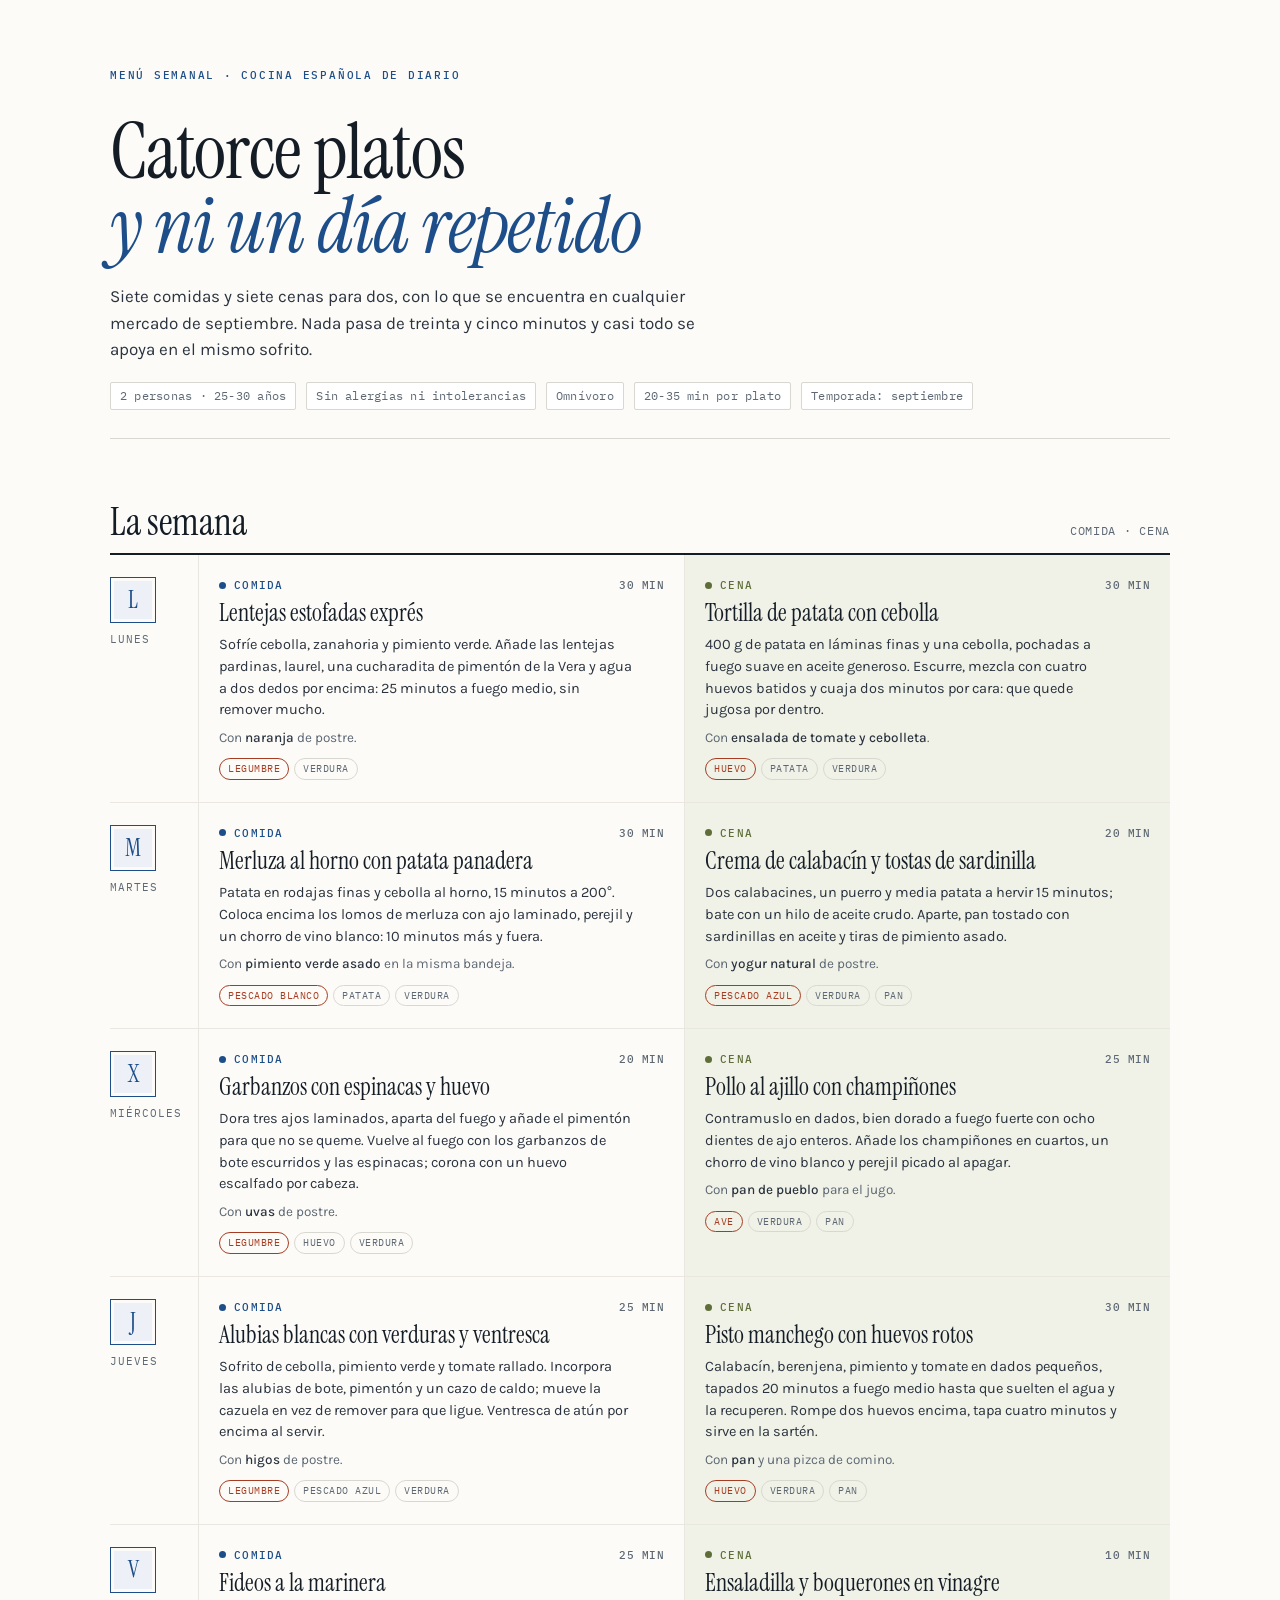
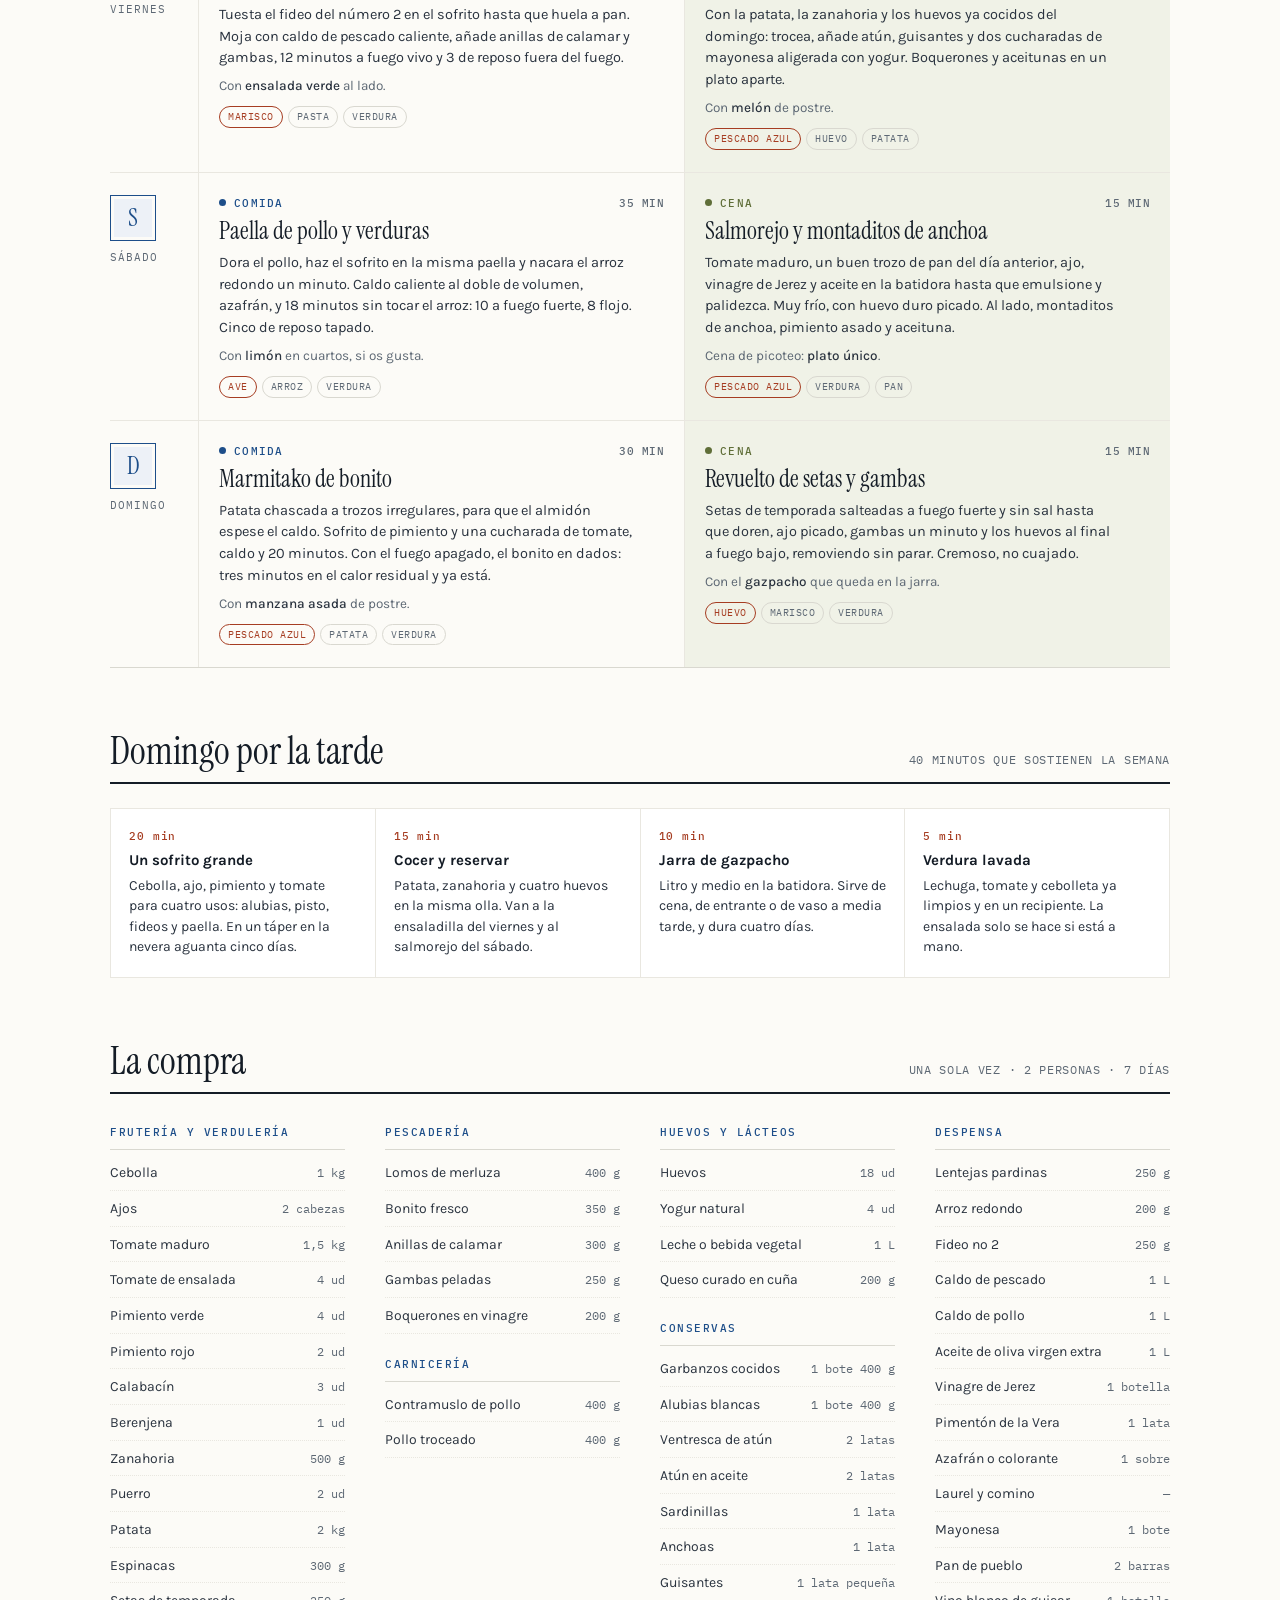
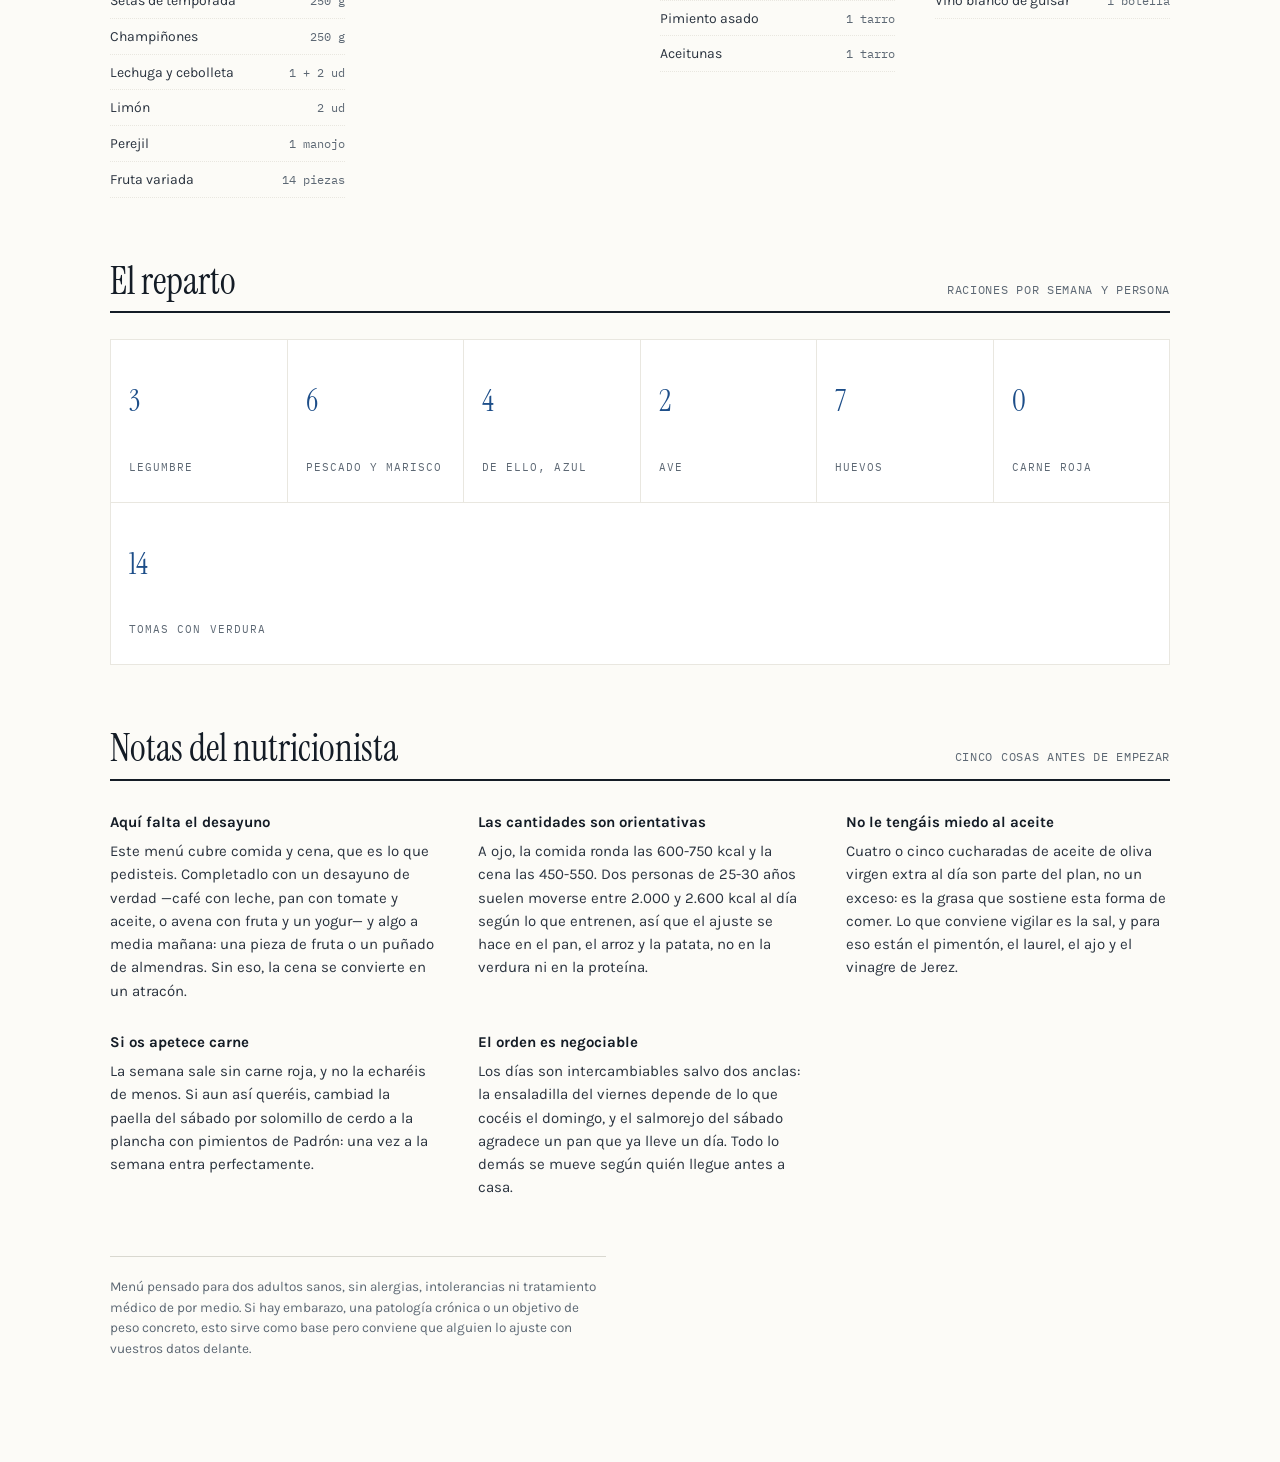
==== index.html @ 654869e8 "Menú semanal español para dos en una página Siete comidas y siete cenas de cocina española de diario" ====
<!doctype html>
<html lang="es">
<head>
<meta charset="utf-8">
<meta name="viewport" content="width=device-width, initial-scale=1">
<meta name="description" content="Menú semanal español para dos: siete comidas y siete cenas, con lista de la compra y las tareas del domingo.">
<meta property="og:title" content="Catorce Platos">
<meta property="og:description" content="Menú semanal español para dos: siete comidas y siete cenas, con lista de la compra y las tareas del domingo.">
<meta property="og:type" content="website">
<link rel="icon" href="data:image/svg+xml,<svg xmlns=%22http://www.w3.org/2000/svg%22 viewBox=%220 0 100 100%22><text y=%22.9em%22 font-size=%2290%22>%F0%9F%A5%98</text></svg>">
<style>
  :root { color-scheme: light dark; }
  body { margin: 0; }
  img { max-width: 100%; }
  [hidden] { display: none !important; }
</style>
<title>Catorce Platos</title>
<link rel="preconnect" href="https://fonts.googleapis.com">
<link rel="preconnect" href="https://fonts.gstatic.com" crossorigin>
<link rel="stylesheet" href="https://fonts.googleapis.com/css2?family=Instrument+Serif:ital@0;1&amp;family=Karla:wght@400;500;700&amp;family=IBM+Plex+Mono:wght@400;500&amp;display=swap">
<style>
  :root {
    --cal: #FCFBF7;
    --papel: #FFFFFF;
    --tinta: #141C26;
    --texto: #2A333F;
    --suave: #5D6874;
    --linea: #D9D8D0;
    --linea-fina: #E9E7E0;
    --anil: #1D4E89;
    --anil-tinte: #EDF1F7;
    --oliva: #5F6E38;
    --oliva-tinte: #F0F2E7;
    --pimenton: #A63D22;

    --display: "Instrument Serif", "Iowan Old Style", Georgia, serif;
    --cuerpo: "Karla", "Helvetica Neue", Arial, sans-serif;
    --dato: "IBM Plex Mono", "SFMono-Regular", Menlo, monospace;
  }

  @media (prefers-color-scheme: dark) {
    :root:not([data-theme="light"]) {
      --cal: #111822;
      --papel: #161E29;
      --tinta: #F1F4F1;
      --texto: #D6DBE1;
      --suave: #97A2AE;
      --linea: #2B3644;
      --linea-fina: #222C38;
      --anil: #83B3E2;
      --anil-tinte: #182534;
      --oliva: #ABBE76;
      --oliva-tinte: #1B2420;
      --pimenton: #E28466;
    }
  }

  :root[data-theme="dark"] {
    --cal: #111822;
    --papel: #161E29;
    --tinta: #F1F4F1;
    --texto: #D6DBE1;
    --suave: #97A2AE;
    --linea: #2B3644;
    --linea-fina: #222C38;
    --anil: #83B3E2;
    --anil-tinte: #182534;
    --oliva: #ABBE76;
    --oliva-tinte: #1B2420;
    --pimenton: #E28466;
  }

  body {
    background: var(--cal);
    color: var(--texto);
    font-family: var(--cuerpo);
    font-size: 16px;
    line-height: 1.55;
    -webkit-font-smoothing: antialiased;
  }

  .hoja {
    max-width: 1060px;
    margin: 0 auto;
    padding: 56px 24px 88px;
  }

  a { color: var(--anil); }
  :focus-visible { outline: 2px solid var(--anil); outline-offset: 3px; }

  /* ---------- cabecera ---------- */

  .cabecera {
    display: flex;
    flex-direction: column;
    gap: 20px;
    padding-bottom: 28px;
    border-bottom: 1px solid var(--linea);
  }

  .eyebrow {
    font-family: var(--dato);
    font-size: 11px;
    font-weight: 500;
    letter-spacing: 0.16em;
    text-transform: uppercase;
    color: var(--anil);
  }

  h1 {
    font-family: var(--display);
    font-weight: 400;
    font-size: clamp(46px, 8vw, 78px);
    line-height: 0.95;
    letter-spacing: -0.015em;
    color: var(--tinta);
    margin: 0;
    text-wrap: balance;
  }

  h1 em { font-style: italic; color: var(--anil); }

  .entradilla {
    max-width: 60ch;
    font-size: 17px;
    color: var(--texto);
    margin: 0;
  }

  .supuestos {
    display: flex;
    flex-wrap: wrap;
    gap: 8px 10px;
    list-style: none;
    margin: 0;
    padding: 0;
  }

  .supuestos li {
    font-family: var(--dato);
    font-size: 11.5px;
    letter-spacing: 0.02em;
    color: var(--suave);
    border: 1px solid var(--linea);
    border-radius: 2px;
    padding: 4px 9px;
    background: var(--papel);
  }

  /* ---------- rótulos de sección ---------- */

  .rotulo {
    display: flex;
    align-items: baseline;
    justify-content: space-between;
    gap: 16px;
    margin: 64px 0 0;
    padding-bottom: 10px;
    border-bottom: 2px solid var(--tinta);
  }

  .rotulo h2 {
    font-family: var(--display);
    font-weight: 400;
    font-size: clamp(28px, 4vw, 38px);
    line-height: 1.05;
    color: var(--tinta);
    margin: 0;
  }

  .rotulo p {
    font-family: var(--dato);
    font-size: 11.5px;
    letter-spacing: 0.06em;
    text-transform: uppercase;
    color: var(--suave);
    margin: 0;
    text-align: right;
  }

  /* ---------- parrilla de días ---------- */

  .semana { display: flex; flex-direction: column; }

  .dia {
    display: grid;
    grid-template-columns: 88px 1fr 1fr;
    border-bottom: 1px solid var(--linea-fina);
  }

  .dia:last-child { border-bottom: 1px solid var(--linea); }

  .fecha {
    display: flex;
    flex-direction: column;
    align-items: flex-start;
    gap: 8px;
    padding: 22px 18px 22px 0;
  }

  .azulejo {
    display: grid;
    place-items: center;
    width: 44px;
    height: 44px;
    border: 1px solid var(--anil);
    box-shadow: inset 0 0 0 3px var(--cal), inset 0 0 0 4px var(--anil-tinte);
    background: var(--anil-tinte);
    font-family: var(--display);
    font-size: 24px;
    line-height: 1;
    color: var(--anil);
  }

  .fecha span {
    font-family: var(--dato);
    font-size: 10.5px;
    letter-spacing: 0.1em;
    text-transform: uppercase;
    color: var(--suave);
  }

  .toma {
    display: flex;
    flex-direction: column;
    gap: 7px;
    padding: 22px 20px;
    border-left: 1px solid var(--linea-fina);
  }

  .toma--cena { background: var(--oliva-tinte); }

  .toma-cab {
    display: flex;
    align-items: center;
    gap: 8px;
    font-family: var(--dato);
    font-size: 10.5px;
    font-weight: 500;
    letter-spacing: 0.12em;
    text-transform: uppercase;
  }

  .toma--comida .toma-cab { color: var(--anil); }
  .toma--cena .toma-cab { color: var(--oliva); }

  .toma-cab .marca {
    width: 7px;
    height: 7px;
    border-radius: 50%;
    background: currentColor;
    flex: 0 0 auto;
  }

  .toma-cab .reloj {
    margin-left: auto;
    font-variant-numeric: tabular-nums;
    letter-spacing: 0.04em;
    color: var(--suave);
  }

  .toma h3 {
    font-family: var(--display);
    font-weight: 400;
    font-size: 24px;
    line-height: 1.12;
    color: var(--tinta);
    margin: 0;
    text-wrap: balance;
  }

  .toma p {
    font-size: 14.5px;
    line-height: 1.5;
    color: var(--texto);
    margin: 0;
    max-width: 46ch;
  }

  .toma .con {
    font-size: 13.5px;
    color: var(--suave);
  }

  .toma .con b {
    font-weight: 500;
    color: var(--texto);
  }

  .chips {
    display: flex;
    flex-wrap: wrap;
    gap: 5px;
    list-style: none;
    margin: 3px 0 0;
    padding: 0;
  }

  .chips li {
    font-family: var(--dato);
    font-size: 10px;
    letter-spacing: 0.05em;
    text-transform: uppercase;
    color: var(--suave);
    border: 1px solid var(--linea);
    border-radius: 999px;
    padding: 2px 8px;
  }

  .chips li.destaca {
    color: var(--pimenton);
    border-color: var(--pimenton);
  }

  /* ---------- domingo de preparación ---------- */

  .tareas {
    display: grid;
    grid-template-columns: repeat(auto-fit, minmax(210px, 1fr));
    gap: 1px;
    margin-top: 24px;
    background: var(--linea-fina);
    border: 1px solid var(--linea-fina);
  }

  .tarea {
    display: flex;
    flex-direction: column;
    gap: 6px;
    padding: 20px 18px;
    background: var(--papel);
  }

  .tarea .reloj {
    font-family: var(--dato);
    font-size: 11px;
    font-weight: 500;
    letter-spacing: 0.08em;
    color: var(--pimenton);
    font-variant-numeric: tabular-nums;
  }

  .tarea h3 {
    font-family: var(--cuerpo);
    font-weight: 700;
    font-size: 15px;
    line-height: 1.25;
    color: var(--tinta);
    margin: 0;
  }

  .tarea p {
    font-size: 14px;
    line-height: 1.45;
    color: var(--texto);
    margin: 0;
  }

  /* ---------- la compra ---------- */

  .compra {
    display: grid;
    grid-template-columns: repeat(auto-fit, minmax(228px, 1fr));
    gap: 34px 40px;
    margin-top: 30px;
  }

  .puesto h3 {
    font-family: var(--dato);
    font-weight: 500;
    font-size: 11px;
    letter-spacing: 0.14em;
    text-transform: uppercase;
    color: var(--anil);
    margin: 0 0 12px;
    padding-bottom: 8px;
    border-bottom: 1px solid var(--linea);
  }

  .puesto ul {
    list-style: none;
    margin: 0;
    padding: 0;
    display: flex;
    flex-direction: column;
    gap: 7px;
  }

  .puesto li {
    display: flex;
    align-items: baseline;
    justify-content: space-between;
    gap: 12px;
    font-size: 14px;
    color: var(--texto);
    border-bottom: 1px dotted var(--linea-fina);
    padding-bottom: 6px;
  }

  .puesto .cant {
    font-family: var(--dato);
    font-size: 12px;
    color: var(--suave);
    font-variant-numeric: tabular-nums;
    white-space: nowrap;
  }

  /* ---------- notas ---------- */

  .notas {
    display: grid;
    grid-template-columns: repeat(auto-fit, minmax(280px, 1fr));
    gap: 28px 44px;
    margin-top: 30px;
  }

  .nota h3 {
    font-family: var(--cuerpo);
    font-weight: 700;
    font-size: 15px;
    color: var(--tinta);
    margin: 0 0 6px;
  }

  .nota p {
    font-size: 15px;
    line-height: 1.55;
    color: var(--texto);
    margin: 0;
    max-width: 58ch;
  }

  .balance {
    display: flex;
    flex-wrap: wrap;
    gap: 1px;
    margin-top: 26px;
    background: var(--linea-fina);
    border: 1px solid var(--linea-fina);
  }

  .balance div {
    flex: 1 1 132px;
    display: flex;
    flex-direction: column;
    gap: 2px;
    padding: 16px 18px;
    background: var(--papel);
  }

  .balance dt, .balance .clave {
    font-family: var(--dato);
    font-size: 10.5px;
    letter-spacing: 0.1em;
    text-transform: uppercase;
    color: var(--suave);
  }

  .balance .valor {
    font-family: var(--display);
    font-size: 30px;
    line-height: 1;
    color: var(--anil);
    font-variant-numeric: tabular-nums;
  }

  .pie {
    margin-top: 56px;
    padding-top: 20px;
    border-top: 1px solid var(--linea);
    font-size: 13.5px;
    color: var(--suave);
    max-width: 62ch;
  }

  @media (max-width: 780px) {
    .hoja { padding: 40px 18px 64px; }

    .dia {
      grid-template-columns: 1fr;
      padding-bottom: 8px;
    }

    .fecha {
      flex-direction: row;
      align-items: center;
      gap: 12px;
      padding: 20px 0 12px;
    }

    .azulejo { width: 36px; height: 36px; font-size: 20px; }

    .toma {
      border-left: 0;
      border-top: 1px solid var(--linea-fina);
      padding: 18px 0;
    }

    .toma--cena {
      background: none;
      padding: 18px 14px;
      margin-bottom: 4px;
      border-left: 2px solid var(--oliva);
    }
  }
</style>
</head>
<body>

<div class="hoja">

  <header class="cabecera">
    <p class="eyebrow">Menú semanal · Cocina española de diario</p>
    <h1>Catorce platos<br><em>y ni un día repetido</em></h1>
    <p class="entradilla">Siete comidas y siete cenas para dos, con lo que se encuentra en cualquier mercado de septiembre. Nada pasa de treinta y cinco minutos y casi todo se apoya en el mismo sofrito.</p>
    <ul class="supuestos">
      <li>2 personas · 25-30 años</li>
      <li>Sin alergias ni intolerancias</li>
      <li>Omnívoro</li>
      <li>20-35 min por plato</li>
      <li>Temporada: septiembre</li>
    </ul>
  </header>

  <div class="rotulo">
    <h2>La semana</h2>
    <p>Comida · Cena</p>
  </div>

  <section class="semana">

    <article class="dia">
      <div class="fecha">
        <div class="azulejo" aria-hidden="true">L</div>
        <span>Lunes</span>
      </div>
      <div class="toma toma--comida">
        <div class="toma-cab"><span class="marca"></span>Comida<span class="reloj">30 min</span></div>
        <h3>Lentejas estofadas exprés</h3>
        <p>Sofríe cebolla, zanahoria y pimiento verde. Añade las lentejas pardinas, laurel, una cucharadita de pimentón de la Vera y agua a dos dedos por encima: 25 minutos a fuego medio, sin remover mucho.</p>
        <p class="con">Con <b>naranja</b> de postre.</p>
        <ul class="chips"><li class="destaca">Legumbre</li><li>Verdura</li></ul>
      </div>
      <div class="toma toma--cena">
        <div class="toma-cab"><span class="marca"></span>Cena<span class="reloj">30 min</span></div>
        <h3>Tortilla de patata con cebolla</h3>
        <p>400 g de patata en láminas finas y una cebolla, pochadas a fuego suave en aceite generoso. Escurre, mezcla con cuatro huevos batidos y cuaja dos minutos por cara: que quede jugosa por dentro.</p>
        <p class="con">Con <b>ensalada de tomate y cebolleta</b>.</p>
        <ul class="chips"><li class="destaca">Huevo</li><li>Patata</li><li>Verdura</li></ul>
      </div>
    </article>

    <article class="dia">
      <div class="fecha">
        <div class="azulejo" aria-hidden="true">M</div>
        <span>Martes</span>
      </div>
      <div class="toma toma--comida">
        <div class="toma-cab"><span class="marca"></span>Comida<span class="reloj">30 min</span></div>
        <h3>Merluza al horno con patata panadera</h3>
        <p>Patata en rodajas finas y cebolla al horno, 15 minutos a 200°. Coloca encima los lomos de merluza con ajo laminado, perejil y un chorro de vino blanco: 10 minutos más y fuera.</p>
        <p class="con">Con <b>pimiento verde asado</b> en la misma bandeja.</p>
        <ul class="chips"><li class="destaca">Pescado blanco</li><li>Patata</li><li>Verdura</li></ul>
      </div>
      <div class="toma toma--cena">
        <div class="toma-cab"><span class="marca"></span>Cena<span class="reloj">20 min</span></div>
        <h3>Crema de calabacín y tostas de sardinilla</h3>
        <p>Dos calabacines, un puerro y media patata a hervir 15 minutos; bate con un hilo de aceite crudo. Aparte, pan tostado con sardinillas en aceite y tiras de pimiento asado.</p>
        <p class="con">Con <b>yogur natural</b> de postre.</p>
        <ul class="chips"><li class="destaca">Pescado azul</li><li>Verdura</li><li>Pan</li></ul>
      </div>
    </article>

    <article class="dia">
      <div class="fecha">
        <div class="azulejo" aria-hidden="true">X</div>
        <span>Miércoles</span>
      </div>
      <div class="toma toma--comida">
        <div class="toma-cab"><span class="marca"></span>Comida<span class="reloj">20 min</span></div>
        <h3>Garbanzos con espinacas y huevo</h3>
        <p>Dora tres ajos laminados, aparta del fuego y añade el pimentón para que no se queme. Vuelve al fuego con los garbanzos de bote escurridos y las espinacas; corona con un huevo escalfado por cabeza.</p>
        <p class="con">Con <b>uvas</b> de postre.</p>
        <ul class="chips"><li class="destaca">Legumbre</li><li>Huevo</li><li>Verdura</li></ul>
      </div>
      <div class="toma toma--cena">
        <div class="toma-cab"><span class="marca"></span>Cena<span class="reloj">25 min</span></div>
        <h3>Pollo al ajillo con champiñones</h3>
        <p>Contramuslo en dados, bien dorado a fuego fuerte con ocho dientes de ajo enteros. Añade los champiñones en cuartos, un chorro de vino blanco y perejil picado al apagar.</p>
        <p class="con">Con <b>pan de pueblo</b> para el jugo.</p>
        <ul class="chips"><li class="destaca">Ave</li><li>Verdura</li><li>Pan</li></ul>
      </div>
    </article>

    <article class="dia">
      <div class="fecha">
        <div class="azulejo" aria-hidden="true">J</div>
        <span>Jueves</span>
      </div>
      <div class="toma toma--comida">
        <div class="toma-cab"><span class="marca"></span>Comida<span class="reloj">25 min</span></div>
        <h3>Alubias blancas con verduras y ventresca</h3>
        <p>Sofrito de cebolla, pimiento verde y tomate rallado. Incorpora las alubias de bote, pimentón y un cazo de caldo; mueve la cazuela en vez de remover para que ligue. Ventresca de atún por encima al servir.</p>
        <p class="con">Con <b>higos</b> de postre.</p>
        <ul class="chips"><li class="destaca">Legumbre</li><li>Pescado azul</li><li>Verdura</li></ul>
      </div>
      <div class="toma toma--cena">
        <div class="toma-cab"><span class="marca"></span>Cena<span class="reloj">30 min</span></div>
        <h3>Pisto manchego con huevos rotos</h3>
        <p>Calabacín, berenjena, pimiento y tomate en dados pequeños, tapados 20 minutos a fuego medio hasta que suelten el agua y la recuperen. Rompe dos huevos encima, tapa cuatro minutos y sirve en la sartén.</p>
        <p class="con">Con <b>pan</b> y una pizca de comino.</p>
        <ul class="chips"><li class="destaca">Huevo</li><li>Verdura</li><li>Pan</li></ul>
      </div>
    </article>

    <article class="dia">
      <div class="fecha">
        <div class="azulejo" aria-hidden="true">V</div>
        <span>Viernes</span>
      </div>
      <div class="toma toma--comida">
        <div class="toma-cab"><span class="marca"></span>Comida<span class="reloj">25 min</span></div>
        <h3>Fideos a la marinera</h3>
        <p>Tuesta el fideo del número 2 en el sofrito hasta que huela a pan. Moja con caldo de pescado caliente, añade anillas de calamar y gambas, 12 minutos a fuego vivo y 3 de reposo fuera del fuego.</p>
        <p class="con">Con <b>ensalada verde</b> al lado.</p>
        <ul class="chips"><li class="destaca">Marisco</li><li>Pasta</li><li>Verdura</li></ul>
      </div>
      <div class="toma toma--cena">
        <div class="toma-cab"><span class="marca"></span>Cena<span class="reloj">10 min</span></div>
        <h3>Ensaladilla y boquerones en vinagre</h3>
        <p>Con la patata, la zanahoria y los huevos ya cocidos del domingo: trocea, añade atún, guisantes y dos cucharadas de mayonesa aligerada con yogur. Boquerones y aceitunas en un plato aparte.</p>
        <p class="con">Con <b>melón</b> de postre.</p>
        <ul class="chips"><li class="destaca">Pescado azul</li><li>Huevo</li><li>Patata</li></ul>
      </div>
    </article>

    <article class="dia">
      <div class="fecha">
        <div class="azulejo" aria-hidden="true">S</div>
        <span>Sábado</span>
      </div>
      <div class="toma toma--comida">
        <div class="toma-cab"><span class="marca"></span>Comida<span class="reloj">35 min</span></div>
        <h3>Paella de pollo y verduras</h3>
        <p>Dora el pollo, haz el sofrito en la misma paella y nacara el arroz redondo un minuto. Caldo caliente al doble de volumen, azafrán, y 18 minutos sin tocar el arroz: 10 a fuego fuerte, 8 flojo. Cinco de reposo tapado.</p>
        <p class="con">Con <b>limón</b> en cuartos, si os gusta.</p>
        <ul class="chips"><li class="destaca">Ave</li><li>Arroz</li><li>Verdura</li></ul>
      </div>
      <div class="toma toma--cena">
        <div class="toma-cab"><span class="marca"></span>Cena<span class="reloj">15 min</span></div>
        <h3>Salmorejo y montaditos de anchoa</h3>
        <p>Tomate maduro, un buen trozo de pan del día anterior, ajo, vinagre de Jerez y aceite en la batidora hasta que emulsione y palidezca. Muy frío, con huevo duro picado. Al lado, montaditos de anchoa, pimiento asado y aceituna.</p>
        <p class="con">Cena de picoteo: <b>plato único</b>.</p>
        <ul class="chips"><li class="destaca">Pescado azul</li><li>Verdura</li><li>Pan</li></ul>
      </div>
    </article>

    <article class="dia">
      <div class="fecha">
        <div class="azulejo" aria-hidden="true">D</div>
        <span>Domingo</span>
      </div>
      <div class="toma toma--comida">
        <div class="toma-cab"><span class="marca"></span>Comida<span class="reloj">30 min</span></div>
        <h3>Marmitako de bonito</h3>
        <p>Patata chascada a trozos irregulares, para que el almidón espese el caldo. Sofrito de pimiento y una cucharada de tomate, caldo y 20 minutos. Con el fuego apagado, el bonito en dados: tres minutos en el calor residual y ya está.</p>
        <p class="con">Con <b>manzana asada</b> de postre.</p>
        <ul class="chips"><li class="destaca">Pescado azul</li><li>Patata</li><li>Verdura</li></ul>
      </div>
      <div class="toma toma--cena">
        <div class="toma-cab"><span class="marca"></span>Cena<span class="reloj">15 min</span></div>
        <h3>Revuelto de setas y gambas</h3>
        <p>Setas de temporada salteadas a fuego fuerte y sin sal hasta que doren, ajo picado, gambas un minuto y los huevos al final a fuego bajo, removiendo sin parar. Cremoso, no cuajado.</p>
        <p class="con">Con el <b>gazpacho</b> que queda en la jarra.</p>
        <ul class="chips"><li class="destaca">Huevo</li><li>Marisco</li><li>Verdura</li></ul>
      </div>
    </article>

  </section>

  <div class="rotulo">
    <h2>Domingo por la tarde</h2>
    <p>40 minutos que sostienen la semana</p>
  </div>

  <div class="tareas">
    <div class="tarea">
      <p class="reloj">20 min</p>
      <h3>Un sofrito grande</h3>
      <p>Cebolla, ajo, pimiento y tomate para cuatro usos: alubias, pisto, fideos y paella. En un táper en la nevera aguanta cinco días.</p>
    </div>
    <div class="tarea">
      <p class="reloj">15 min</p>
      <h3>Cocer y reservar</h3>
      <p>Patata, zanahoria y cuatro huevos en la misma olla. Van a la ensaladilla del viernes y al salmorejo del sábado.</p>
    </div>
    <div class="tarea">
      <p class="reloj">10 min</p>
      <h3>Jarra de gazpacho</h3>
      <p>Litro y medio en la batidora. Sirve de cena, de entrante o de vaso a media tarde, y dura cuatro días.</p>
    </div>
    <div class="tarea">
      <p class="reloj">5 min</p>
      <h3>Verdura lavada</h3>
      <p>Lechuga, tomate y cebolleta ya limpios y en un recipiente. La ensalada solo se hace si está a mano.</p>
    </div>
  </div>

  <div class="rotulo">
    <h2>La compra</h2>
    <p>Una sola vez · 2 personas · 7 días</p>
  </div>

  <div class="compra">
    <div class="puesto">
      <h3>Frutería y verdulería</h3>
      <ul>
        <li>Cebolla <span class="cant">1 kg</span></li>
        <li>Ajos <span class="cant">2 cabezas</span></li>
        <li>Tomate maduro <span class="cant">1,5 kg</span></li>
        <li>Tomate de ensalada <span class="cant">4 ud</span></li>
        <li>Pimiento verde <span class="cant">4 ud</span></li>
        <li>Pimiento rojo <span class="cant">2 ud</span></li>
        <li>Calabacín <span class="cant">3 ud</span></li>
        <li>Berenjena <span class="cant">1 ud</span></li>
        <li>Zanahoria <span class="cant">500 g</span></li>
        <li>Puerro <span class="cant">2 ud</span></li>
        <li>Patata <span class="cant">2 kg</span></li>
        <li>Espinacas <span class="cant">300 g</span></li>
        <li>Setas de temporada <span class="cant">250 g</span></li>
        <li>Champiñones <span class="cant">250 g</span></li>
        <li>Lechuga y cebolleta <span class="cant">1 + 2 ud</span></li>
        <li>Limón <span class="cant">2 ud</span></li>
        <li>Perejil <span class="cant">1 manojo</span></li>
        <li>Fruta variada <span class="cant">14 piezas</span></li>
      </ul>
    </div>
    <div class="puesto">
      <h3>Pescadería</h3>
      <ul>
        <li>Lomos de merluza <span class="cant">400 g</span></li>
        <li>Bonito fresco <span class="cant">350 g</span></li>
        <li>Anillas de calamar <span class="cant">300 g</span></li>
        <li>Gambas peladas <span class="cant">250 g</span></li>
        <li>Boquerones en vinagre <span class="cant">200 g</span></li>
      </ul>
      <h3 style="margin-top:22px">Carnicería</h3>
      <ul>
        <li>Contramuslo de pollo <span class="cant">400 g</span></li>
        <li>Pollo troceado <span class="cant">400 g</span></li>
      </ul>
    </div>
    <div class="puesto">
      <h3>Huevos y lácteos</h3>
      <ul>
        <li>Huevos <span class="cant">18 ud</span></li>
        <li>Yogur natural <span class="cant">4 ud</span></li>
        <li>Leche o bebida vegetal <span class="cant">1 L</span></li>
        <li>Queso curado en cuña <span class="cant">200 g</span></li>
      </ul>
      <h3 style="margin-top:22px">Conservas</h3>
      <ul>
        <li>Garbanzos cocidos <span class="cant">1 bote 400 g</span></li>
        <li>Alubias blancas <span class="cant">1 bote 400 g</span></li>
        <li>Ventresca de atún <span class="cant">2 latas</span></li>
        <li>Atún en aceite <span class="cant">2 latas</span></li>
        <li>Sardinillas <span class="cant">1 lata</span></li>
        <li>Anchoas <span class="cant">1 lata</span></li>
        <li>Guisantes <span class="cant">1 lata pequeña</span></li>
        <li>Pimiento asado <span class="cant">1 tarro</span></li>
        <li>Aceitunas <span class="cant">1 tarro</span></li>
      </ul>
    </div>
    <div class="puesto">
      <h3>Despensa</h3>
      <ul>
        <li>Lentejas pardinas <span class="cant">250 g</span></li>
        <li>Arroz redondo <span class="cant">200 g</span></li>
        <li>Fideo nº 2 <span class="cant">250 g</span></li>
        <li>Caldo de pescado <span class="cant">1 L</span></li>
        <li>Caldo de pollo <span class="cant">1 L</span></li>
        <li>Aceite de oliva virgen extra <span class="cant">1 L</span></li>
        <li>Vinagre de Jerez <span class="cant">1 botella</span></li>
        <li>Pimentón de la Vera <span class="cant">1 lata</span></li>
        <li>Azafrán o colorante <span class="cant">1 sobre</span></li>
        <li>Laurel y comino <span class="cant">—</span></li>
        <li>Mayonesa <span class="cant">1 bote</span></li>
        <li>Pan de pueblo <span class="cant">2 barras</span></li>
        <li>Vino blanco de guisar <span class="cant">1 botella</span></li>
      </ul>
    </div>
  </div>

  <div class="rotulo">
    <h2>El reparto</h2>
    <p>Raciones por semana y persona</p>
  </div>

  <div class="balance">
    <div><p class="valor">3</p><p class="clave">Legumbre</p></div>
    <div><p class="valor">6</p><p class="clave">Pescado y marisco</p></div>
    <div><p class="valor">4</p><p class="clave">De ello, azul</p></div>
    <div><p class="valor">2</p><p class="clave">Ave</p></div>
    <div><p class="valor">7</p><p class="clave">Huevos</p></div>
    <div><p class="valor">0</p><p class="clave">Carne roja</p></div>
    <div><p class="valor">14</p><p class="clave">Tomas con verdura</p></div>
  </div>

  <div class="rotulo">
    <h2>Notas del nutricionista</h2>
    <p>Cinco cosas antes de empezar</p>
  </div>

  <div class="notas">
    <div class="nota">
      <h3>Aquí falta el desayuno</h3>
      <p>Este menú cubre comida y cena, que es lo que pedisteis. Completadlo con un desayuno de verdad —café con leche, pan con tomate y aceite, o avena con fruta y un yogur— y algo a media mañana: una pieza de fruta o un puñado de almendras. Sin eso, la cena se convierte en un atracón.</p>
    </div>
    <div class="nota">
      <h3>Las cantidades son orientativas</h3>
      <p>A ojo, la comida ronda las 600-750 kcal y la cena las 450-550. Dos personas de 25-30 años suelen moverse entre 2.000 y 2.600 kcal al día según lo que entrenen, así que el ajuste se hace en el pan, el arroz y la patata, no en la verdura ni en la proteína.</p>
    </div>
    <div class="nota">
      <h3>No le tengáis miedo al aceite</h3>
      <p>Cuatro o cinco cucharadas de aceite de oliva virgen extra al día son parte del plan, no un exceso: es la grasa que sostiene esta forma de comer. Lo que conviene vigilar es la sal, y para eso están el pimentón, el laurel, el ajo y el vinagre de Jerez.</p>
    </div>
    <div class="nota">
      <h3>Si os apetece carne</h3>
      <p>La semana sale sin carne roja, y no la echaréis de menos. Si aun así queréis, cambiad la paella del sábado por solomillo de cerdo a la plancha con pimientos de Padrón: una vez a la semana entra perfectamente.</p>
    </div>
    <div class="nota">
      <h3>El orden es negociable</h3>
      <p>Los días son intercambiables salvo dos anclas: la ensaladilla del viernes depende de lo que cocéis el domingo, y el salmorejo del sábado agradece un pan que ya lleve un día. Todo lo demás se mueve según quién llegue antes a casa.</p>
    </div>
  </div>

  <p class="pie">Menú pensado para dos adultos sanos, sin alergias, intolerancias ni tratamiento médico de por medio. Si hay embarazo, una patología crónica o un objetivo de peso concreto, esto sirve como base pero conviene que alguien lo ajuste con vuestros datos delante.</p>

</div>
</body>
</html>
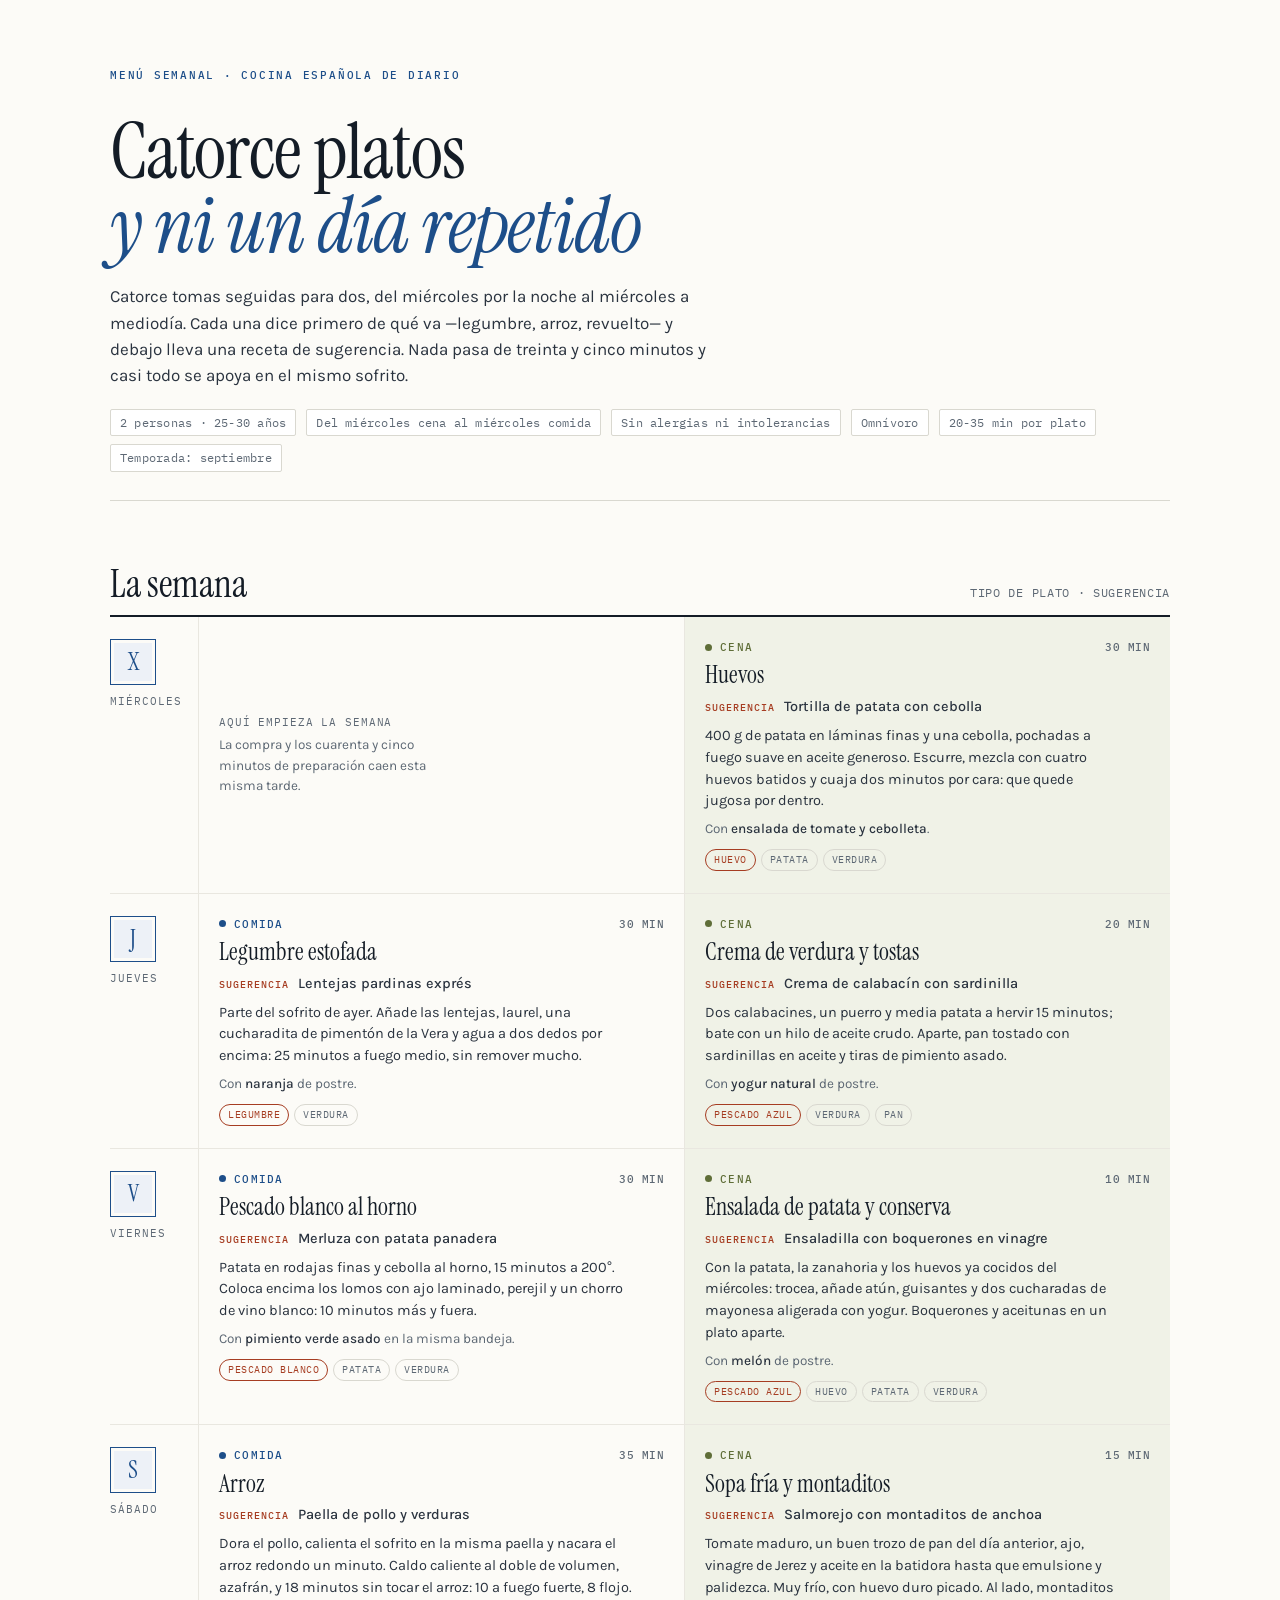
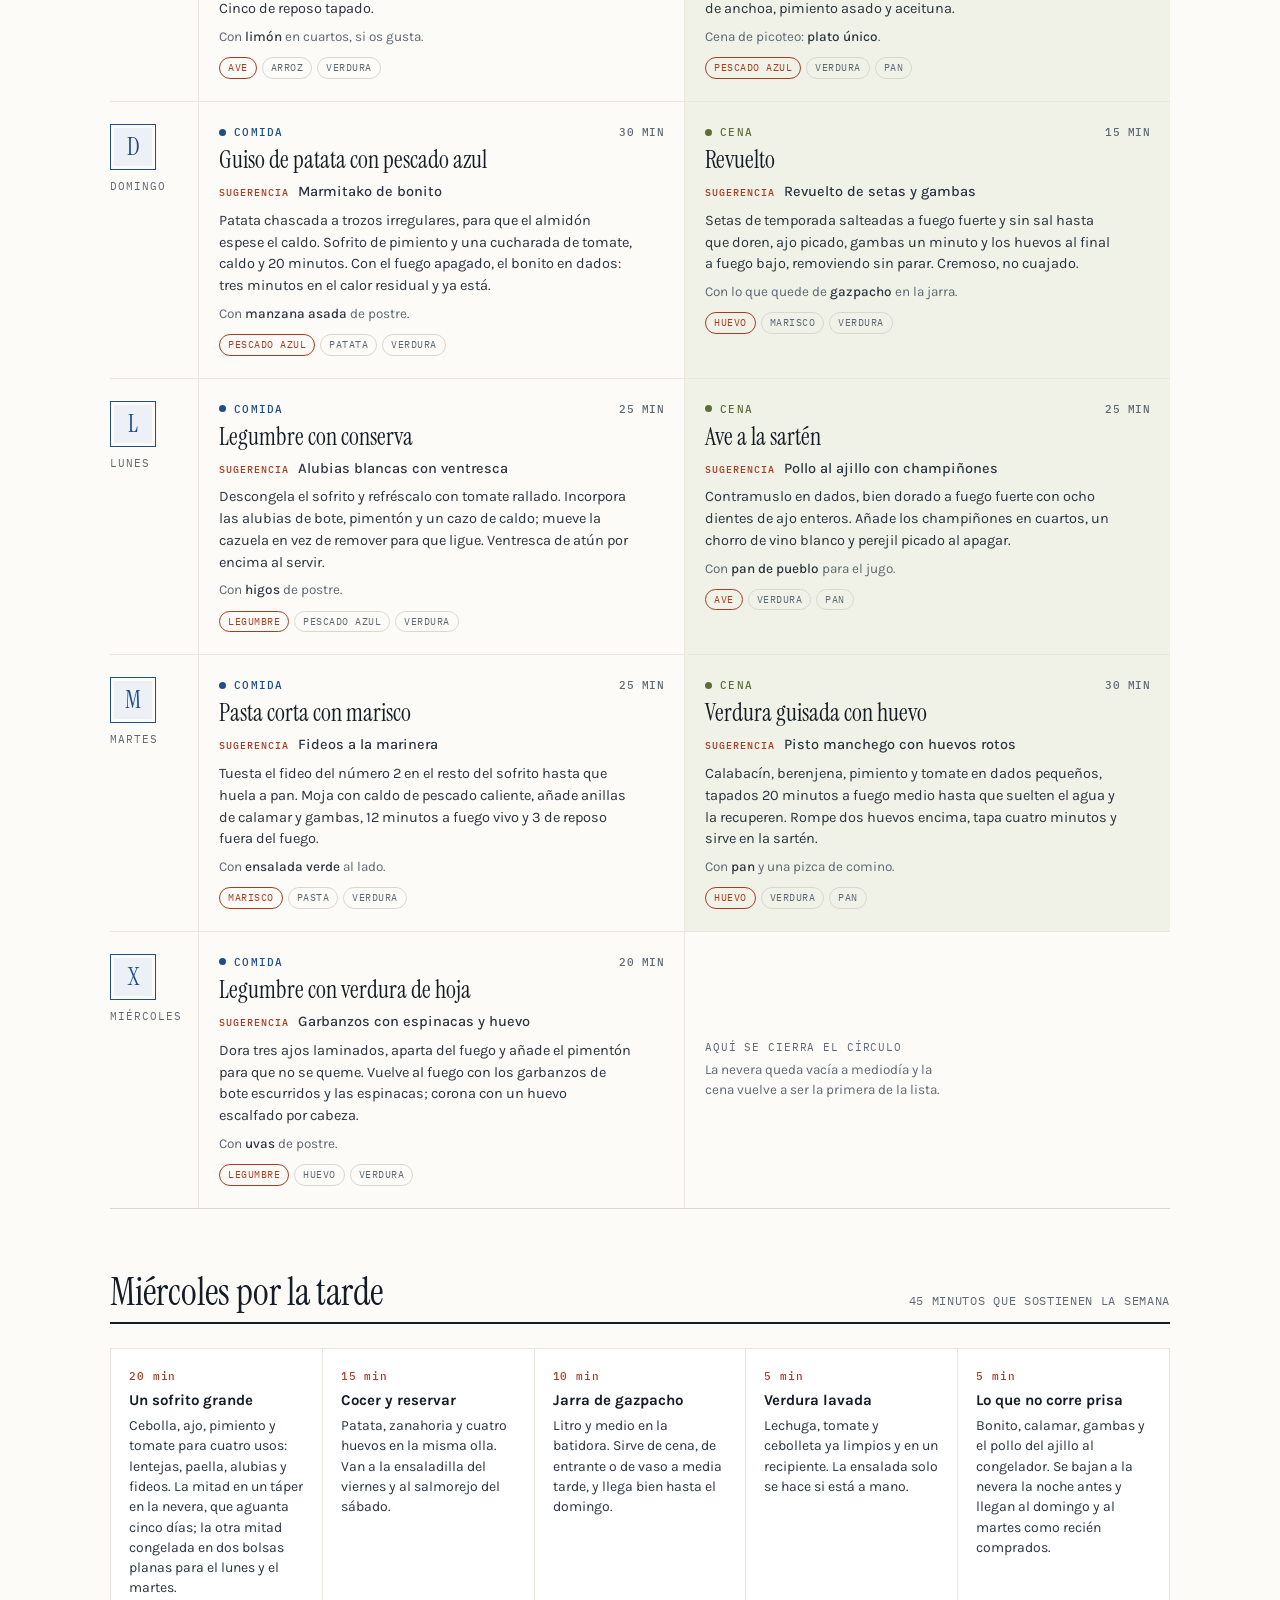
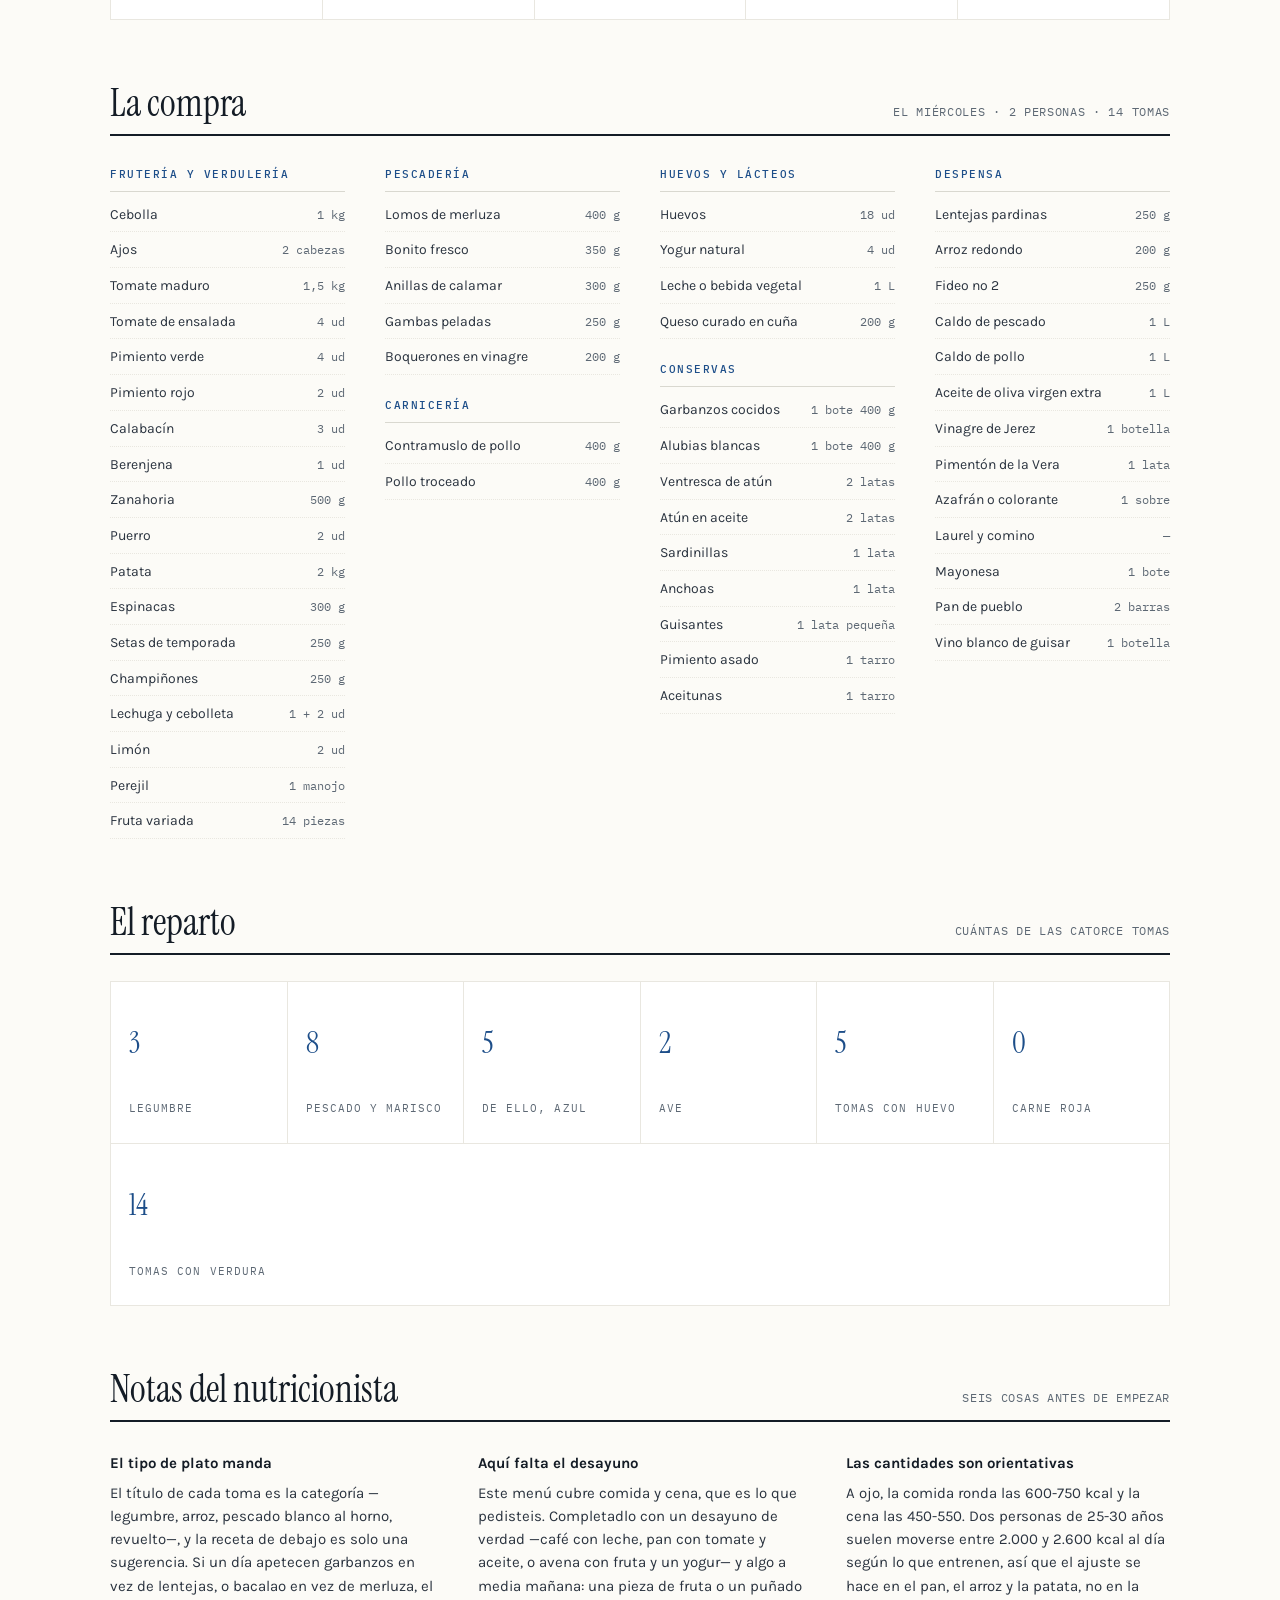
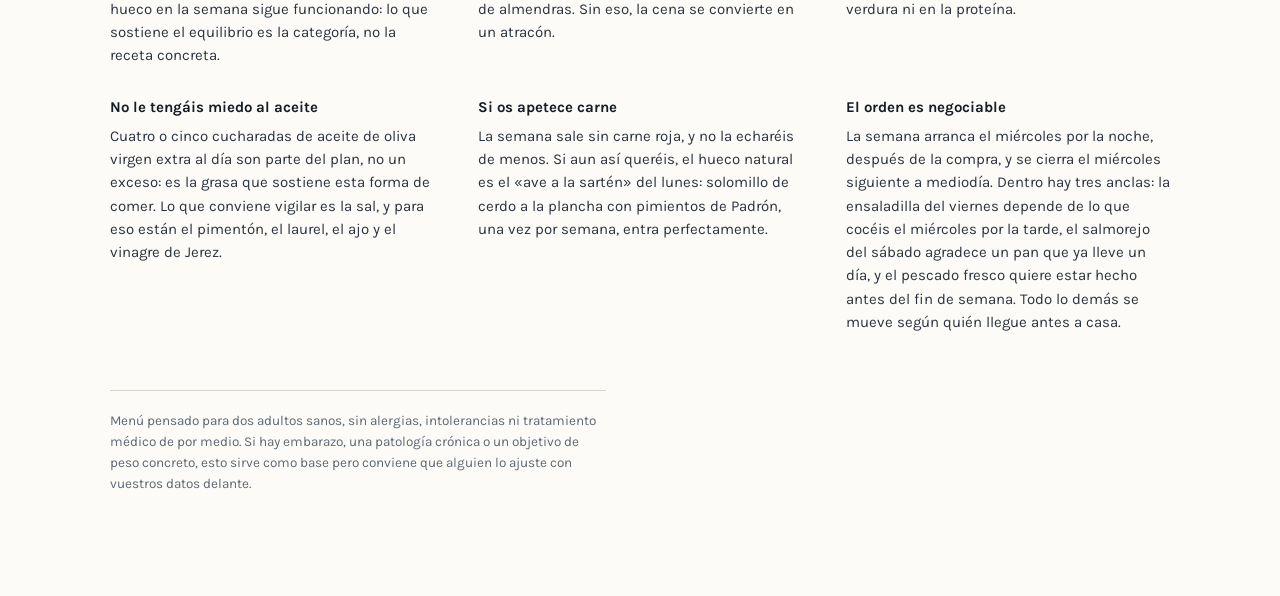
==== commit 553eb0af: "Catorce tomas del miércoles cena al miércoles comida Reordena la semana en las catorce tomas seguida" ====
--- a/index.html
+++ b/index.html
@@ -3,9 +3,9 @@
 <head>
 <meta charset="utf-8">
 <meta name="viewport" content="width=device-width, initial-scale=1">
-<meta name="description" content="Menú semanal español para dos: siete comidas y siete cenas, con lista de la compra y las tareas del domingo.">
+<meta name="description" content="Catorce platos para dos, del miércoles por la noche al miércoles a mediodía: el tipo de plato de cada toma, una receta de sugerencia y la lista de la compra.">
 <meta property="og:title" content="Catorce Platos">
-<meta property="og:description" content="Menú semanal español para dos: siete comidas y siete cenas, con lista de la compra y las tareas del domingo.">
+<meta property="og:description" content="Catorce platos para dos, del miércoles por la noche al miércoles a mediodía: el tipo de plato de cada toma, una receta de sugerencia y la lista de la compra.">
 <meta property="og:type" content="website">
 <link rel="icon" href="data:image/svg+xml,<svg xmlns=%22http://www.w3.org/2000/svg%22 viewBox=%220 0 100 100%22><text y=%22.9em%22 font-size=%2290%22>%F0%9F%A5%98</text></svg>">
 <style>
@@ -287,6 +287,52 @@
     color: var(--texto);
   }
 
+  .toma .sug {
+    display: flex;
+    align-items: baseline;
+    gap: 9px;
+    margin: 0;
+  }
+
+  .toma .sug em {
+    flex: 0 0 auto;
+    font-family: var(--dato);
+    font-size: 10px;
+    font-style: normal;
+    font-weight: 500;
+    letter-spacing: 0.1em;
+    text-transform: uppercase;
+    color: var(--pimenton);
+  }
+
+  .toma .sug b {
+    font-weight: 500;
+    font-size: 14.5px;
+    color: var(--texto);
+  }
+
+  .toma--linde {
+    justify-content: center;
+    gap: 5px;
+    background: none;
+  }
+
+  .toma--linde p {
+    font-family: var(--dato);
+    font-size: 11px;
+    letter-spacing: 0.08em;
+    text-transform: uppercase;
+    color: var(--suave);
+    max-width: 30ch;
+  }
+
+  .toma--linde p.eco {
+    text-transform: none;
+    letter-spacing: 0;
+    font-family: var(--cuerpo);
+    font-size: 13.5px;
+  }
+
   .chips {
     display: flex;
     flex-wrap: wrap;
@@ -512,9 +558,10 @@
   <header class="cabecera">
     <p class="eyebrow">Menú semanal · Cocina española de diario</p>
     <h1>Catorce platos<br><em>y ni un día repetido</em></h1>
-    <p class="entradilla">Siete comidas y siete cenas para dos, con lo que se encuentra en cualquier mercado de septiembre. Nada pasa de treinta y cinco minutos y casi todo se apoya en el mismo sofrito.</p>
+    <p class="entradilla">Catorce tomas seguidas para dos, del miércoles por la noche al miércoles a mediodía. Cada una dice primero de qué va —legumbre, arroz, revuelto— y debajo lleva una receta de sugerencia. Nada pasa de treinta y cinco minutos y casi todo se apoya en el mismo sofrito.</p>
     <ul class="supuestos">
       <li>2 personas · 25-30 años</li>
+      <li>Del miércoles cena al miércoles comida</li>
       <li>Sin alergias ni intolerancias</li>
       <li>Omnívoro</li>
       <li>20-35 min por plato</li>
@@ -524,10 +571,121 @@
 
   <div class="rotulo">
     <h2>La semana</h2>
-    <p>Comida · Cena</p>
+    <p>Tipo de plato · Sugerencia</p>
   </div>
 
   <section class="semana">
+
+    <article class="dia">
+      <div class="fecha">
+        <div class="azulejo" aria-hidden="true">X</div>
+        <span>Miércoles</span>
+      </div>
+      <div class="toma toma--linde">
+        <p>Aquí empieza la semana</p>
+        <p class="eco">La compra y los cuarenta y cinco minutos de preparación caen esta misma tarde.</p>
+      </div>
+      <div class="toma toma--cena">
+        <div class="toma-cab"><span class="marca"></span>Cena<span class="reloj">30 min</span></div>
+        <h3>Huevos</h3>
+        <p class="sug"><em>Sugerencia</em><b>Tortilla de patata con cebolla</b></p>
+        <p>400 g de patata en láminas finas y una cebolla, pochadas a fuego suave en aceite generoso. Escurre, mezcla con cuatro huevos batidos y cuaja dos minutos por cara: que quede jugosa por dentro.</p>
+        <p class="con">Con <b>ensalada de tomate y cebolleta</b>.</p>
+        <ul class="chips"><li class="destaca">Huevo</li><li>Patata</li><li>Verdura</li></ul>
+      </div>
+    </article>
+
+    <article class="dia">
+      <div class="fecha">
+        <div class="azulejo" aria-hidden="true">J</div>
+        <span>Jueves</span>
+      </div>
+      <div class="toma toma--comida">
+        <div class="toma-cab"><span class="marca"></span>Comida<span class="reloj">30 min</span></div>
+        <h3>Legumbre estofada</h3>
+        <p class="sug"><em>Sugerencia</em><b>Lentejas pardinas exprés</b></p>
+        <p>Parte del sofrito de ayer. Añade las lentejas, laurel, una cucharadita de pimentón de la Vera y agua a dos dedos por encima: 25 minutos a fuego medio, sin remover mucho.</p>
+        <p class="con">Con <b>naranja</b> de postre.</p>
+        <ul class="chips"><li class="destaca">Legumbre</li><li>Verdura</li></ul>
+      </div>
+      <div class="toma toma--cena">
+        <div class="toma-cab"><span class="marca"></span>Cena<span class="reloj">20 min</span></div>
+        <h3>Crema de verdura y tostas</h3>
+        <p class="sug"><em>Sugerencia</em><b>Crema de calabacín con sardinilla</b></p>
+        <p>Dos calabacines, un puerro y media patata a hervir 15 minutos; bate con un hilo de aceite crudo. Aparte, pan tostado con sardinillas en aceite y tiras de pimiento asado.</p>
+        <p class="con">Con <b>yogur natural</b> de postre.</p>
+        <ul class="chips"><li class="destaca">Pescado azul</li><li>Verdura</li><li>Pan</li></ul>
+      </div>
+    </article>
+
+    <article class="dia">
+      <div class="fecha">
+        <div class="azulejo" aria-hidden="true">V</div>
+        <span>Viernes</span>
+      </div>
+      <div class="toma toma--comida">
+        <div class="toma-cab"><span class="marca"></span>Comida<span class="reloj">30 min</span></div>
+        <h3>Pescado blanco al horno</h3>
+        <p class="sug"><em>Sugerencia</em><b>Merluza con patata panadera</b></p>
+        <p>Patata en rodajas finas y cebolla al horno, 15 minutos a 200°. Coloca encima los lomos con ajo laminado, perejil y un chorro de vino blanco: 10 minutos más y fuera.</p>
+        <p class="con">Con <b>pimiento verde asado</b> en la misma bandeja.</p>
+        <ul class="chips"><li class="destaca">Pescado blanco</li><li>Patata</li><li>Verdura</li></ul>
+      </div>
+      <div class="toma toma--cena">
+        <div class="toma-cab"><span class="marca"></span>Cena<span class="reloj">10 min</span></div>
+        <h3>Ensalada de patata y conserva</h3>
+        <p class="sug"><em>Sugerencia</em><b>Ensaladilla con boquerones en vinagre</b></p>
+        <p>Con la patata, la zanahoria y los huevos ya cocidos del miércoles: trocea, añade atún, guisantes y dos cucharadas de mayonesa aligerada con yogur. Boquerones y aceitunas en un plato aparte.</p>
+        <p class="con">Con <b>melón</b> de postre.</p>
+        <ul class="chips"><li class="destaca">Pescado azul</li><li>Huevo</li><li>Patata</li><li>Verdura</li></ul>
+      </div>
+    </article>
+
+    <article class="dia">
+      <div class="fecha">
+        <div class="azulejo" aria-hidden="true">S</div>
+        <span>Sábado</span>
+      </div>
+      <div class="toma toma--comida">
+        <div class="toma-cab"><span class="marca"></span>Comida<span class="reloj">35 min</span></div>
+        <h3>Arroz</h3>
+        <p class="sug"><em>Sugerencia</em><b>Paella de pollo y verduras</b></p>
+        <p>Dora el pollo, calienta el sofrito en la misma paella y nacara el arroz redondo un minuto. Caldo caliente al doble de volumen, azafrán, y 18 minutos sin tocar el arroz: 10 a fuego fuerte, 8 flojo. Cinco de reposo tapado.</p>
+        <p class="con">Con <b>limón</b> en cuartos, si os gusta.</p>
+        <ul class="chips"><li class="destaca">Ave</li><li>Arroz</li><li>Verdura</li></ul>
+      </div>
+      <div class="toma toma--cena">
+        <div class="toma-cab"><span class="marca"></span>Cena<span class="reloj">15 min</span></div>
+        <h3>Sopa fría y montaditos</h3>
+        <p class="sug"><em>Sugerencia</em><b>Salmorejo con montaditos de anchoa</b></p>
+        <p>Tomate maduro, un buen trozo de pan del día anterior, ajo, vinagre de Jerez y aceite en la batidora hasta que emulsione y palidezca. Muy frío, con huevo duro picado. Al lado, montaditos de anchoa, pimiento asado y aceituna.</p>
+        <p class="con">Cena de picoteo: <b>plato único</b>.</p>
+        <ul class="chips"><li class="destaca">Pescado azul</li><li>Verdura</li><li>Pan</li></ul>
+      </div>
+    </article>
+
+    <article class="dia">
+      <div class="fecha">
+        <div class="azulejo" aria-hidden="true">D</div>
+        <span>Domingo</span>
+      </div>
+      <div class="toma toma--comida">
+        <div class="toma-cab"><span class="marca"></span>Comida<span class="reloj">30 min</span></div>
+        <h3>Guiso de patata con pescado azul</h3>
+        <p class="sug"><em>Sugerencia</em><b>Marmitako de bonito</b></p>
+        <p>Patata chascada a trozos irregulares, para que el almidón espese el caldo. Sofrito de pimiento y una cucharada de tomate, caldo y 20 minutos. Con el fuego apagado, el bonito en dados: tres minutos en el calor residual y ya está.</p>
+        <p class="con">Con <b>manzana asada</b> de postre.</p>
+        <ul class="chips"><li class="destaca">Pescado azul</li><li>Patata</li><li>Verdura</li></ul>
+      </div>
+      <div class="toma toma--cena">
+        <div class="toma-cab"><span class="marca"></span>Cena<span class="reloj">15 min</span></div>
+        <h3>Revuelto</h3>
+        <p class="sug"><em>Sugerencia</em><b>Revuelto de setas y gambas</b></p>
+        <p>Setas de temporada salteadas a fuego fuerte y sin sal hasta que doren, ajo picado, gambas un minuto y los huevos al final a fuego bajo, removiendo sin parar. Cremoso, no cuajado.</p>
+        <p class="con">Con lo que quede de <b>gazpacho</b> en la jarra.</p>
+        <ul class="chips"><li class="destaca">Huevo</li><li>Marisco</li><li>Verdura</li></ul>
+      </div>
+    </article>
 
     <article class="dia">
       <div class="fecha">
@@ -535,18 +693,20 @@
         <span>Lunes</span>
       </div>
       <div class="toma toma--comida">
-        <div class="toma-cab"><span class="marca"></span>Comida<span class="reloj">30 min</span></div>
-        <h3>Lentejas estofadas exprés</h3>
-        <p>Sofríe cebolla, zanahoria y pimiento verde. Añade las lentejas pardinas, laurel, una cucharadita de pimentón de la Vera y agua a dos dedos por encima: 25 minutos a fuego medio, sin remover mucho.</p>
-        <p class="con">Con <b>naranja</b> de postre.</p>
-        <ul class="chips"><li class="destaca">Legumbre</li><li>Verdura</li></ul>
+        <div class="toma-cab"><span class="marca"></span>Comida<span class="reloj">25 min</span></div>
+        <h3>Legumbre con conserva</h3>
+        <p class="sug"><em>Sugerencia</em><b>Alubias blancas con ventresca</b></p>
+        <p>Descongela el sofrito y refréscalo con tomate rallado. Incorpora las alubias de bote, pimentón y un cazo de caldo; mueve la cazuela en vez de remover para que ligue. Ventresca de atún por encima al servir.</p>
+        <p class="con">Con <b>higos</b> de postre.</p>
+        <ul class="chips"><li class="destaca">Legumbre</li><li>Pescado azul</li><li>Verdura</li></ul>
       </div>
       <div class="toma toma--cena">
-        <div class="toma-cab"><span class="marca"></span>Cena<span class="reloj">30 min</span></div>
-        <h3>Tortilla de patata con cebolla</h3>
-        <p>400 g de patata en láminas finas y una cebolla, pochadas a fuego suave en aceite generoso. Escurre, mezcla con cuatro huevos batidos y cuaja dos minutos por cara: que quede jugosa por dentro.</p>
-        <p class="con">Con <b>ensalada de tomate y cebolleta</b>.</p>
-        <ul class="chips"><li class="destaca">Huevo</li><li>Patata</li><li>Verdura</li></ul>
+        <div class="toma-cab"><span class="marca"></span>Cena<span class="reloj">25 min</span></div>
+        <h3>Ave a la sartén</h3>
+        <p class="sug"><em>Sugerencia</em><b>Pollo al ajillo con champiñones</b></p>
+        <p>Contramuslo en dados, bien dorado a fuego fuerte con ocho dientes de ajo enteros. Añade los champiñones en cuartos, un chorro de vino blanco y perejil picado al apagar.</p>
+        <p class="con">Con <b>pan de pueblo</b> para el jugo.</p>
+        <ul class="chips"><li class="destaca">Ave</li><li>Verdura</li><li>Pan</li></ul>
       </div>
     </article>
 
@@ -556,18 +716,20 @@
         <span>Martes</span>
       </div>
       <div class="toma toma--comida">
-        <div class="toma-cab"><span class="marca"></span>Comida<span class="reloj">30 min</span></div>
-        <h3>Merluza al horno con patata panadera</h3>
-        <p>Patata en rodajas finas y cebolla al horno, 15 minutos a 200°. Coloca encima los lomos de merluza con ajo laminado, perejil y un chorro de vino blanco: 10 minutos más y fuera.</p>
-        <p class="con">Con <b>pimiento verde asado</b> en la misma bandeja.</p>
-        <ul class="chips"><li class="destaca">Pescado blanco</li><li>Patata</li><li>Verdura</li></ul>
+        <div class="toma-cab"><span class="marca"></span>Comida<span class="reloj">25 min</span></div>
+        <h3>Pasta corta con marisco</h3>
+        <p class="sug"><em>Sugerencia</em><b>Fideos a la marinera</b></p>
+        <p>Tuesta el fideo del número 2 en el resto del sofrito hasta que huela a pan. Moja con caldo de pescado caliente, añade anillas de calamar y gambas, 12 minutos a fuego vivo y 3 de reposo fuera del fuego.</p>
+        <p class="con">Con <b>ensalada verde</b> al lado.</p>
+        <ul class="chips"><li class="destaca">Marisco</li><li>Pasta</li><li>Verdura</li></ul>
       </div>
       <div class="toma toma--cena">
-        <div class="toma-cab"><span class="marca"></span>Cena<span class="reloj">20 min</span></div>
-        <h3>Crema de calabacín y tostas de sardinilla</h3>
-        <p>Dos calabacines, un puerro y media patata a hervir 15 minutos; bate con un hilo de aceite crudo. Aparte, pan tostado con sardinillas en aceite y tiras de pimiento asado.</p>
-        <p class="con">Con <b>yogur natural</b> de postre.</p>
-        <ul class="chips"><li class="destaca">Pescado azul</li><li>Verdura</li><li>Pan</li></ul>
+        <div class="toma-cab"><span class="marca"></span>Cena<span class="reloj">30 min</span></div>
+        <h3>Verdura guisada con huevo</h3>
+        <p class="sug"><em>Sugerencia</em><b>Pisto manchego con huevos rotos</b></p>
+        <p>Calabacín, berenjena, pimiento y tomate en dados pequeños, tapados 20 minutos a fuego medio hasta que suelten el agua y la recuperen. Rompe dos huevos encima, tapa cuatro minutos y sirve en la sartén.</p>
+        <p class="con">Con <b>pan</b> y una pizca de comino.</p>
+        <ul class="chips"><li class="destaca">Huevo</li><li>Verdura</li><li>Pan</li></ul>
       </div>
     </article>
 
@@ -578,116 +740,30 @@
       </div>
       <div class="toma toma--comida">
         <div class="toma-cab"><span class="marca"></span>Comida<span class="reloj">20 min</span></div>
-        <h3>Garbanzos con espinacas y huevo</h3>
+        <h3>Legumbre con verdura de hoja</h3>
+        <p class="sug"><em>Sugerencia</em><b>Garbanzos con espinacas y huevo</b></p>
         <p>Dora tres ajos laminados, aparta del fuego y añade el pimentón para que no se queme. Vuelve al fuego con los garbanzos de bote escurridos y las espinacas; corona con un huevo escalfado por cabeza.</p>
         <p class="con">Con <b>uvas</b> de postre.</p>
         <ul class="chips"><li class="destaca">Legumbre</li><li>Huevo</li><li>Verdura</li></ul>
       </div>
-      <div class="toma toma--cena">
-        <div class="toma-cab"><span class="marca"></span>Cena<span class="reloj">25 min</span></div>
-        <h3>Pollo al ajillo con champiñones</h3>
-        <p>Contramuslo en dados, bien dorado a fuego fuerte con ocho dientes de ajo enteros. Añade los champiñones en cuartos, un chorro de vino blanco y perejil picado al apagar.</p>
-        <p class="con">Con <b>pan de pueblo</b> para el jugo.</p>
-        <ul class="chips"><li class="destaca">Ave</li><li>Verdura</li><li>Pan</li></ul>
+      <div class="toma toma--linde">
+        <p>Aquí se cierra el círculo</p>
+        <p class="eco">La nevera queda vacía a mediodía y la cena vuelve a ser la primera de la lista.</p>
       </div>
     </article>
 
-    <article class="dia">
-      <div class="fecha">
-        <div class="azulejo" aria-hidden="true">J</div>
-        <span>Jueves</span>
-      </div>
-      <div class="toma toma--comida">
-        <div class="toma-cab"><span class="marca"></span>Comida<span class="reloj">25 min</span></div>
-        <h3>Alubias blancas con verduras y ventresca</h3>
-        <p>Sofrito de cebolla, pimiento verde y tomate rallado. Incorpora las alubias de bote, pimentón y un cazo de caldo; mueve la cazuela en vez de remover para que ligue. Ventresca de atún por encima al servir.</p>
-        <p class="con">Con <b>higos</b> de postre.</p>
-        <ul class="chips"><li class="destaca">Legumbre</li><li>Pescado azul</li><li>Verdura</li></ul>
-      </div>
-      <div class="toma toma--cena">
-        <div class="toma-cab"><span class="marca"></span>Cena<span class="reloj">30 min</span></div>
-        <h3>Pisto manchego con huevos rotos</h3>
-        <p>Calabacín, berenjena, pimiento y tomate en dados pequeños, tapados 20 minutos a fuego medio hasta que suelten el agua y la recuperen. Rompe dos huevos encima, tapa cuatro minutos y sirve en la sartén.</p>
-        <p class="con">Con <b>pan</b> y una pizca de comino.</p>
-        <ul class="chips"><li class="destaca">Huevo</li><li>Verdura</li><li>Pan</li></ul>
-      </div>
-    </article>
-
-    <article class="dia">
-      <div class="fecha">
-        <div class="azulejo" aria-hidden="true">V</div>
-        <span>Viernes</span>
-      </div>
-      <div class="toma toma--comida">
-        <div class="toma-cab"><span class="marca"></span>Comida<span class="reloj">25 min</span></div>
-        <h3>Fideos a la marinera</h3>
-        <p>Tuesta el fideo del número 2 en el sofrito hasta que huela a pan. Moja con caldo de pescado caliente, añade anillas de calamar y gambas, 12 minutos a fuego vivo y 3 de reposo fuera del fuego.</p>
-        <p class="con">Con <b>ensalada verde</b> al lado.</p>
-        <ul class="chips"><li class="destaca">Marisco</li><li>Pasta</li><li>Verdura</li></ul>
-      </div>
-      <div class="toma toma--cena">
-        <div class="toma-cab"><span class="marca"></span>Cena<span class="reloj">10 min</span></div>
-        <h3>Ensaladilla y boquerones en vinagre</h3>
-        <p>Con la patata, la zanahoria y los huevos ya cocidos del domingo: trocea, añade atún, guisantes y dos cucharadas de mayonesa aligerada con yogur. Boquerones y aceitunas en un plato aparte.</p>
-        <p class="con">Con <b>melón</b> de postre.</p>
-        <ul class="chips"><li class="destaca">Pescado azul</li><li>Huevo</li><li>Patata</li></ul>
-      </div>
-    </article>
-
-    <article class="dia">
-      <div class="fecha">
-        <div class="azulejo" aria-hidden="true">S</div>
-        <span>Sábado</span>
-      </div>
-      <div class="toma toma--comida">
-        <div class="toma-cab"><span class="marca"></span>Comida<span class="reloj">35 min</span></div>
-        <h3>Paella de pollo y verduras</h3>
-        <p>Dora el pollo, haz el sofrito en la misma paella y nacara el arroz redondo un minuto. Caldo caliente al doble de volumen, azafrán, y 18 minutos sin tocar el arroz: 10 a fuego fuerte, 8 flojo. Cinco de reposo tapado.</p>
-        <p class="con">Con <b>limón</b> en cuartos, si os gusta.</p>
-        <ul class="chips"><li class="destaca">Ave</li><li>Arroz</li><li>Verdura</li></ul>
-      </div>
-      <div class="toma toma--cena">
-        <div class="toma-cab"><span class="marca"></span>Cena<span class="reloj">15 min</span></div>
-        <h3>Salmorejo y montaditos de anchoa</h3>
-        <p>Tomate maduro, un buen trozo de pan del día anterior, ajo, vinagre de Jerez y aceite en la batidora hasta que emulsione y palidezca. Muy frío, con huevo duro picado. Al lado, montaditos de anchoa, pimiento asado y aceituna.</p>
-        <p class="con">Cena de picoteo: <b>plato único</b>.</p>
-        <ul class="chips"><li class="destaca">Pescado azul</li><li>Verdura</li><li>Pan</li></ul>
-      </div>
-    </article>
-
-    <article class="dia">
-      <div class="fecha">
-        <div class="azulejo" aria-hidden="true">D</div>
-        <span>Domingo</span>
-      </div>
-      <div class="toma toma--comida">
-        <div class="toma-cab"><span class="marca"></span>Comida<span class="reloj">30 min</span></div>
-        <h3>Marmitako de bonito</h3>
-        <p>Patata chascada a trozos irregulares, para que el almidón espese el caldo. Sofrito de pimiento y una cucharada de tomate, caldo y 20 minutos. Con el fuego apagado, el bonito en dados: tres minutos en el calor residual y ya está.</p>
-        <p class="con">Con <b>manzana asada</b> de postre.</p>
-        <ul class="chips"><li class="destaca">Pescado azul</li><li>Patata</li><li>Verdura</li></ul>
-      </div>
-      <div class="toma toma--cena">
-        <div class="toma-cab"><span class="marca"></span>Cena<span class="reloj">15 min</span></div>
-        <h3>Revuelto de setas y gambas</h3>
-        <p>Setas de temporada salteadas a fuego fuerte y sin sal hasta que doren, ajo picado, gambas un minuto y los huevos al final a fuego bajo, removiendo sin parar. Cremoso, no cuajado.</p>
-        <p class="con">Con el <b>gazpacho</b> que queda en la jarra.</p>
-        <ul class="chips"><li class="destaca">Huevo</li><li>Marisco</li><li>Verdura</li></ul>
-      </div>
-    </article>
-
   </section>
 
   <div class="rotulo">
-    <h2>Domingo por la tarde</h2>
-    <p>40 minutos que sostienen la semana</p>
+    <h2>Miércoles por la tarde</h2>
+    <p>45 minutos que sostienen la semana</p>
   </div>
 
   <div class="tareas">
     <div class="tarea">
       <p class="reloj">20 min</p>
       <h3>Un sofrito grande</h3>
-      <p>Cebolla, ajo, pimiento y tomate para cuatro usos: alubias, pisto, fideos y paella. En un táper en la nevera aguanta cinco días.</p>
+      <p>Cebolla, ajo, pimiento y tomate para cuatro usos: lentejas, paella, alubias y fideos. La mitad en un táper en la nevera, que aguanta cinco días; la otra mitad congelada en dos bolsas planas para el lunes y el martes.</p>
     </div>
     <div class="tarea">
       <p class="reloj">15 min</p>
@@ -697,18 +773,23 @@
     <div class="tarea">
       <p class="reloj">10 min</p>
       <h3>Jarra de gazpacho</h3>
-      <p>Litro y medio en la batidora. Sirve de cena, de entrante o de vaso a media tarde, y dura cuatro días.</p>
+      <p>Litro y medio en la batidora. Sirve de cena, de entrante o de vaso a media tarde, y llega bien hasta el domingo.</p>
     </div>
     <div class="tarea">
       <p class="reloj">5 min</p>
       <h3>Verdura lavada</h3>
       <p>Lechuga, tomate y cebolleta ya limpios y en un recipiente. La ensalada solo se hace si está a mano.</p>
     </div>
+    <div class="tarea">
+      <p class="reloj">5 min</p>
+      <h3>Lo que no corre prisa</h3>
+      <p>Bonito, calamar, gambas y el pollo del ajillo al congelador. Se bajan a la nevera la noche antes y llegan al domingo y al martes como recién comprados.</p>
+    </div>
   </div>
 
   <div class="rotulo">
     <h2>La compra</h2>
-    <p>Una sola vez · 2 personas · 7 días</p>
+    <p>El miércoles · 2 personas · 14 tomas</p>
   </div>
 
   <div class="compra">
@@ -793,25 +874,29 @@
 
   <div class="rotulo">
     <h2>El reparto</h2>
-    <p>Raciones por semana y persona</p>
+    <p>Cuántas de las catorce tomas</p>
   </div>
 
   <div class="balance">
     <div><p class="valor">3</p><p class="clave">Legumbre</p></div>
-    <div><p class="valor">6</p><p class="clave">Pescado y marisco</p></div>
-    <div><p class="valor">4</p><p class="clave">De ello, azul</p></div>
+    <div><p class="valor">8</p><p class="clave">Pescado y marisco</p></div>
+    <div><p class="valor">5</p><p class="clave">De ello, azul</p></div>
     <div><p class="valor">2</p><p class="clave">Ave</p></div>
-    <div><p class="valor">7</p><p class="clave">Huevos</p></div>
+    <div><p class="valor">5</p><p class="clave">Tomas con huevo</p></div>
     <div><p class="valor">0</p><p class="clave">Carne roja</p></div>
     <div><p class="valor">14</p><p class="clave">Tomas con verdura</p></div>
   </div>
 
   <div class="rotulo">
     <h2>Notas del nutricionista</h2>
-    <p>Cinco cosas antes de empezar</p>
+    <p>Seis cosas antes de empezar</p>
   </div>
 
   <div class="notas">
+    <div class="nota">
+      <h3>El tipo de plato manda</h3>
+      <p>El título de cada toma es la categoría —legumbre, arroz, pescado blanco al horno, revuelto—, y la receta de debajo es solo una sugerencia. Si un día apetecen garbanzos en vez de lentejas, o bacalao en vez de merluza, el hueco en la semana sigue funcionando: lo que sostiene el equilibrio es la categoría, no la receta concreta.</p>
+    </div>
     <div class="nota">
       <h3>Aquí falta el desayuno</h3>
       <p>Este menú cubre comida y cena, que es lo que pedisteis. Completadlo con un desayuno de verdad —café con leche, pan con tomate y aceite, o avena con fruta y un yogur— y algo a media mañana: una pieza de fruta o un puñado de almendras. Sin eso, la cena se convierte en un atracón.</p>
@@ -826,11 +911,11 @@
     </div>
     <div class="nota">
       <h3>Si os apetece carne</h3>
-      <p>La semana sale sin carne roja, y no la echaréis de menos. Si aun así queréis, cambiad la paella del sábado por solomillo de cerdo a la plancha con pimientos de Padrón: una vez a la semana entra perfectamente.</p>
+      <p>La semana sale sin carne roja, y no la echaréis de menos. Si aun así queréis, el hueco natural es el «ave a la sartén» del lunes: solomillo de cerdo a la plancha con pimientos de Padrón, una vez por semana, entra perfectamente.</p>
     </div>
     <div class="nota">
       <h3>El orden es negociable</h3>
-      <p>Los días son intercambiables salvo dos anclas: la ensaladilla del viernes depende de lo que cocéis el domingo, y el salmorejo del sábado agradece un pan que ya lleve un día. Todo lo demás se mueve según quién llegue antes a casa.</p>
+      <p>La semana arranca el miércoles por la noche, después de la compra, y se cierra el miércoles siguiente a mediodía. Dentro hay tres anclas: la ensaladilla del viernes depende de lo que cocéis el miércoles por la tarde, el salmorejo del sábado agradece un pan que ya lleve un día, y el pescado fresco quiere estar hecho antes del fin de semana. Todo lo demás se mueve según quién llegue antes a casa.</p>
     </div>
   </div>
 
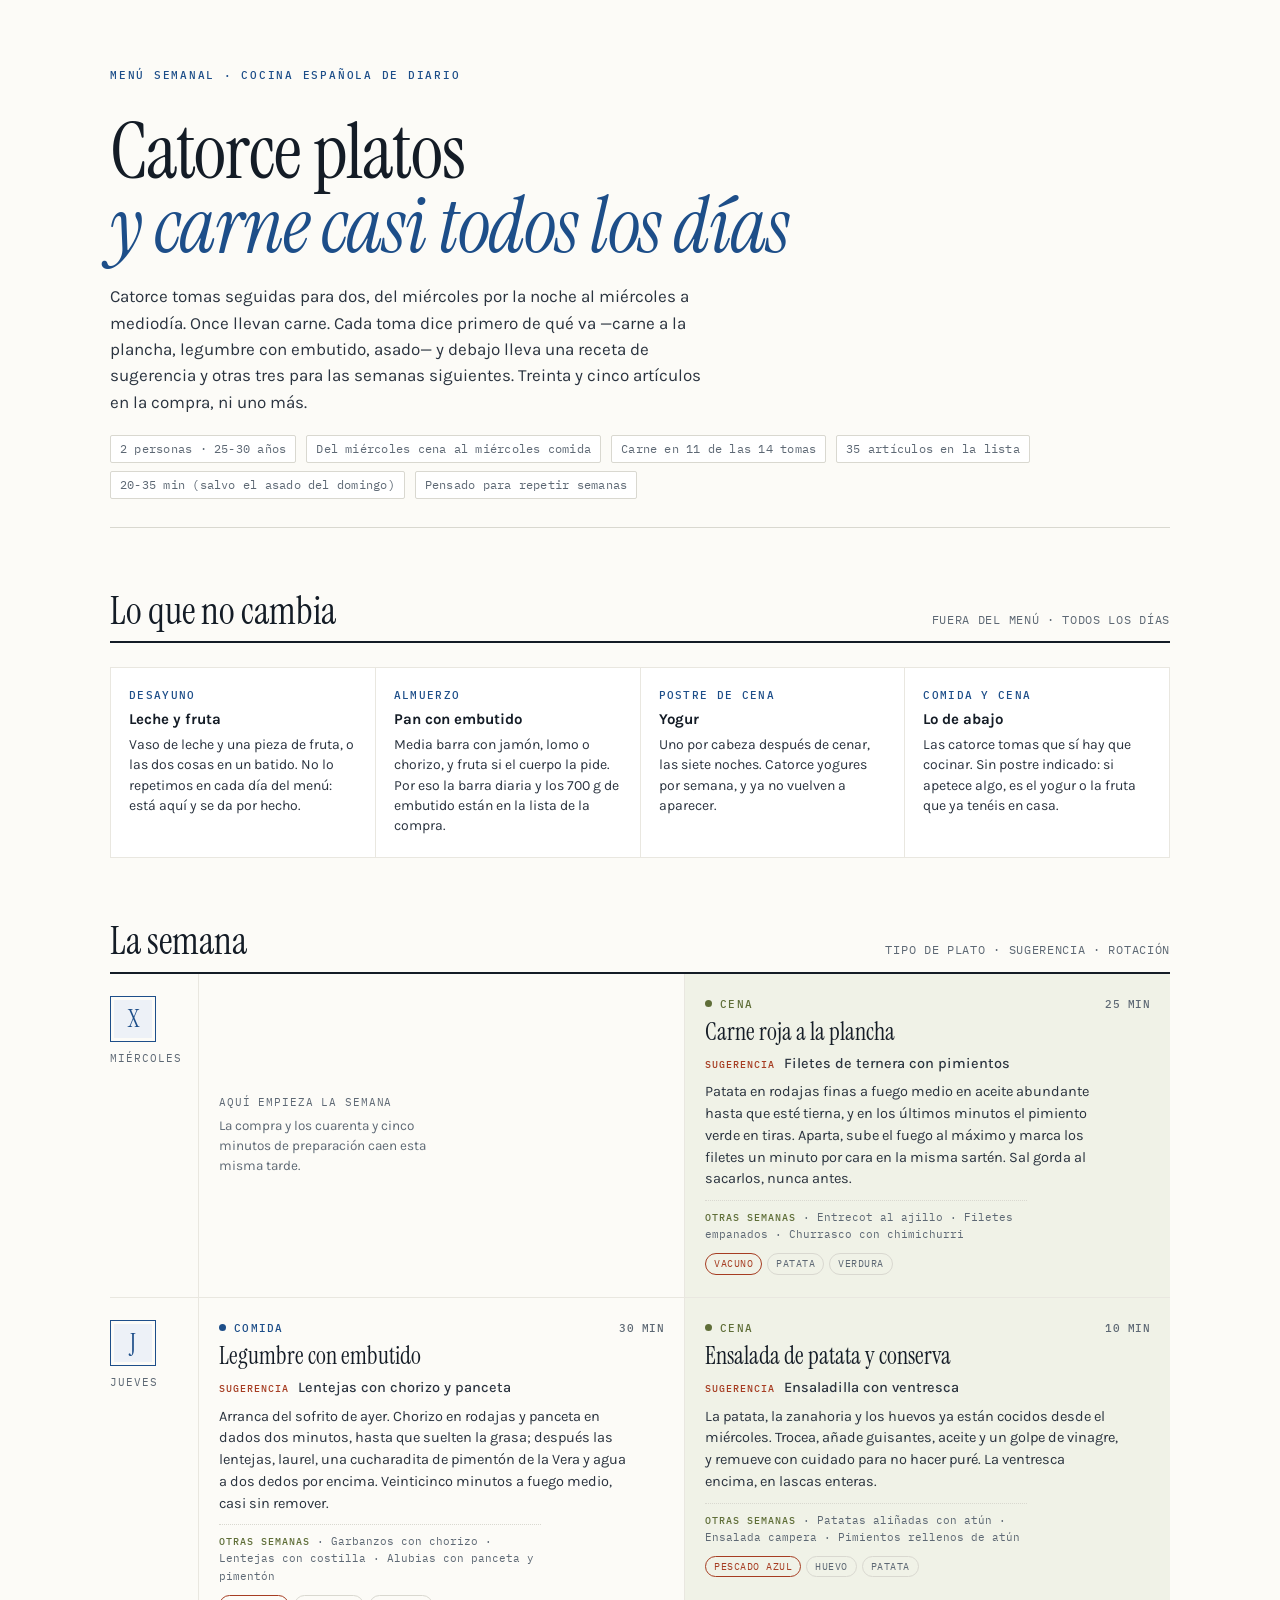
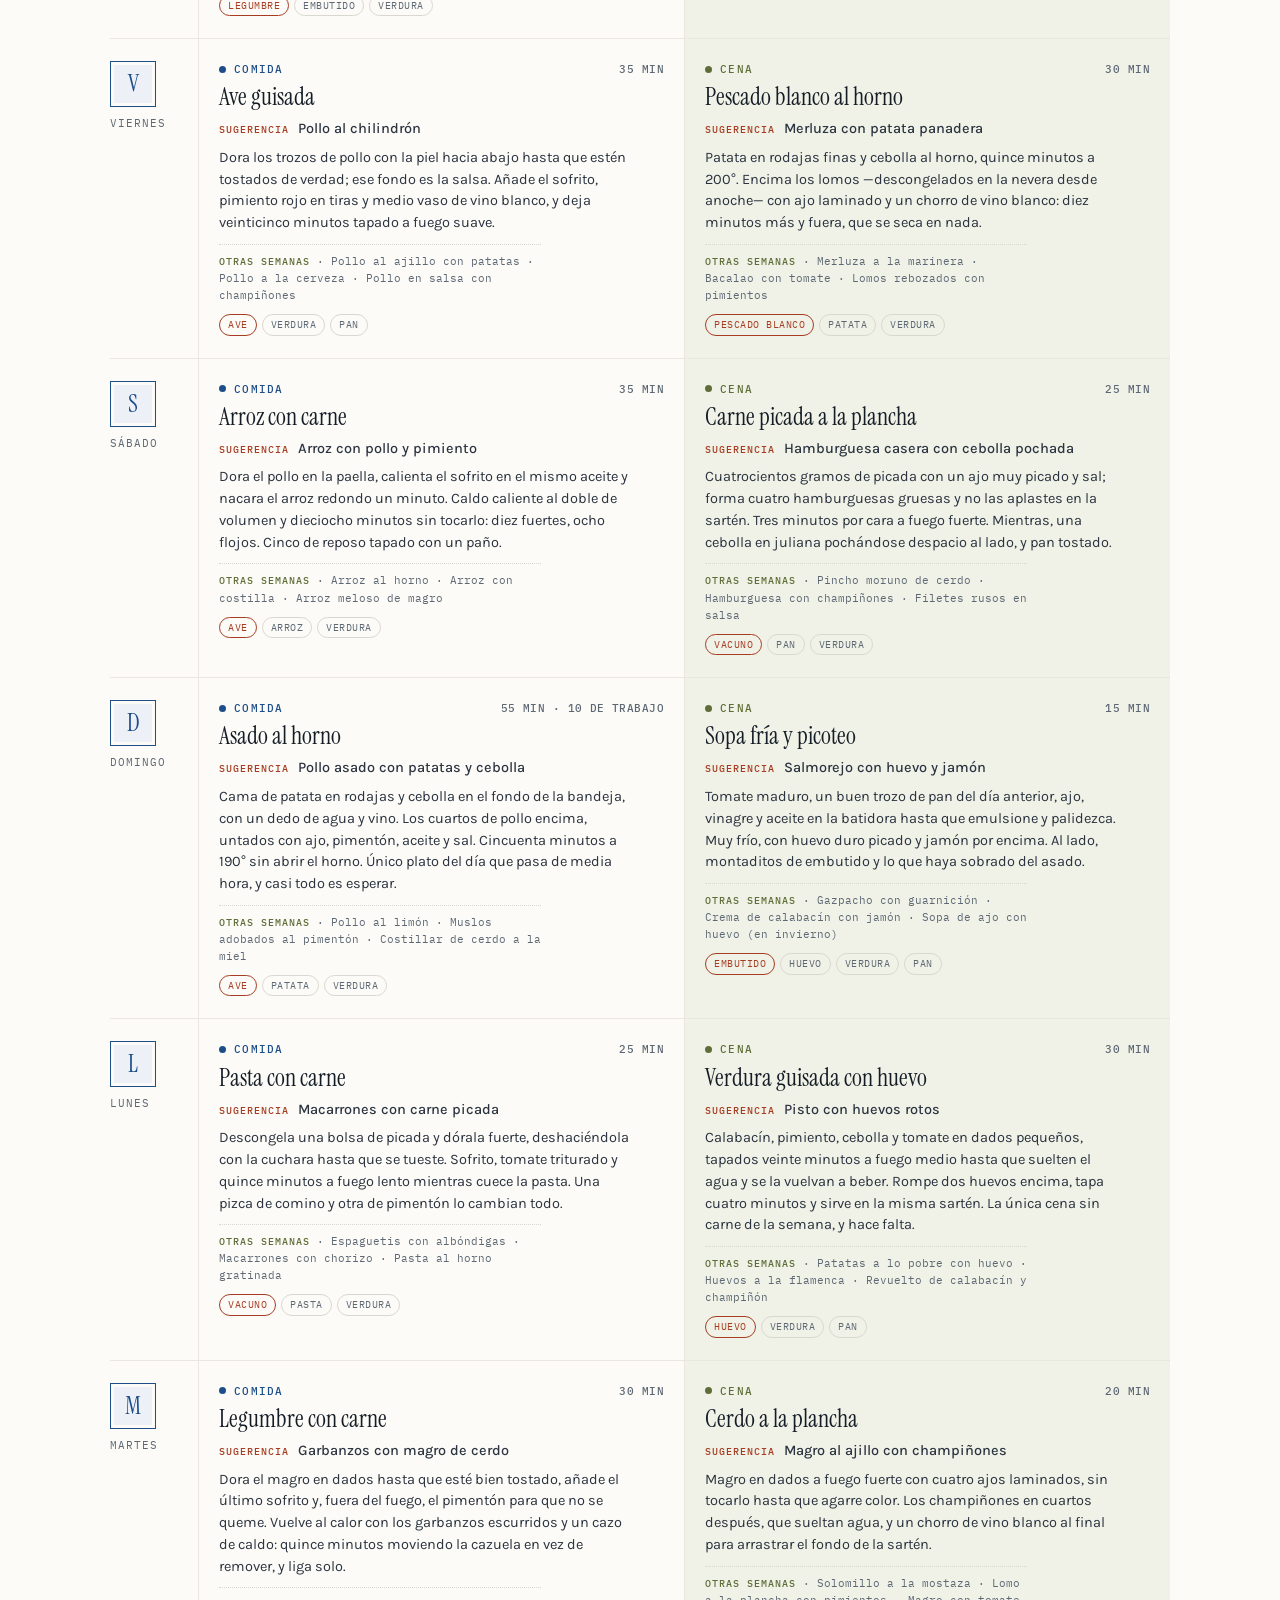
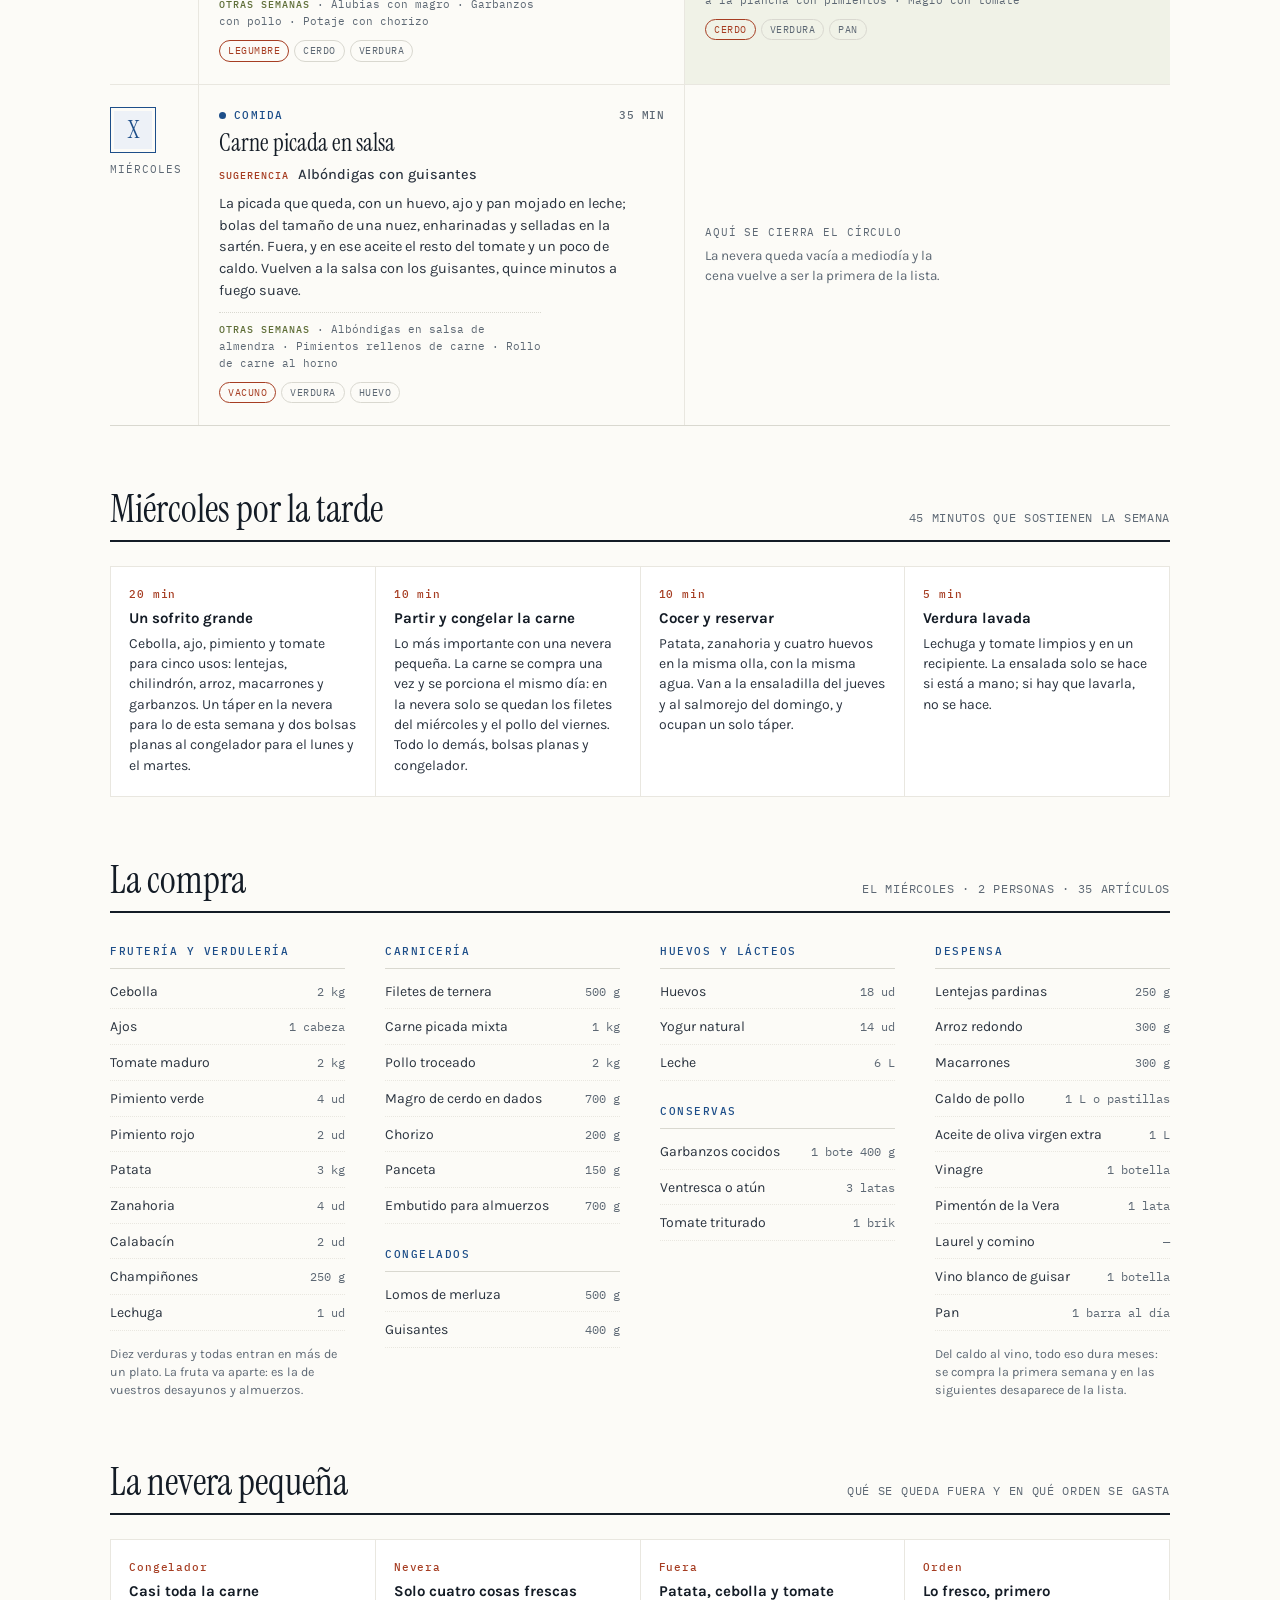
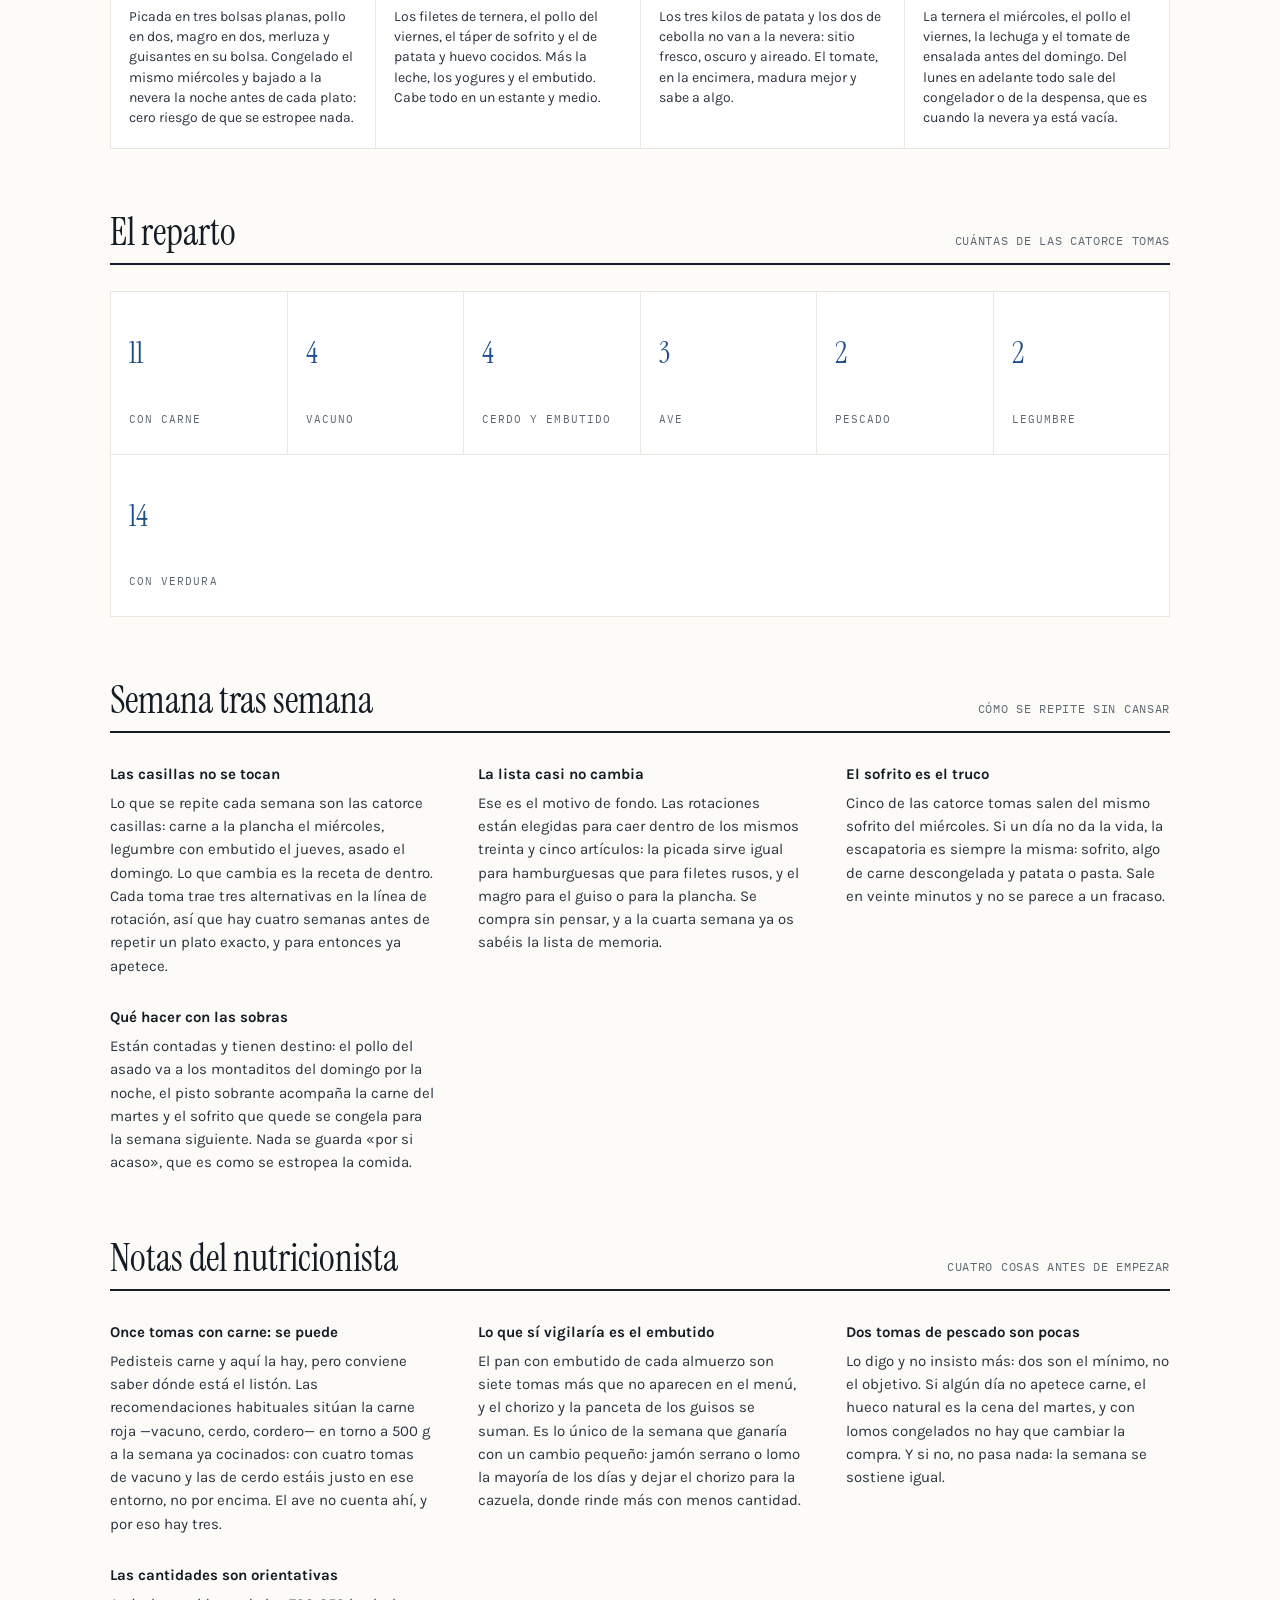
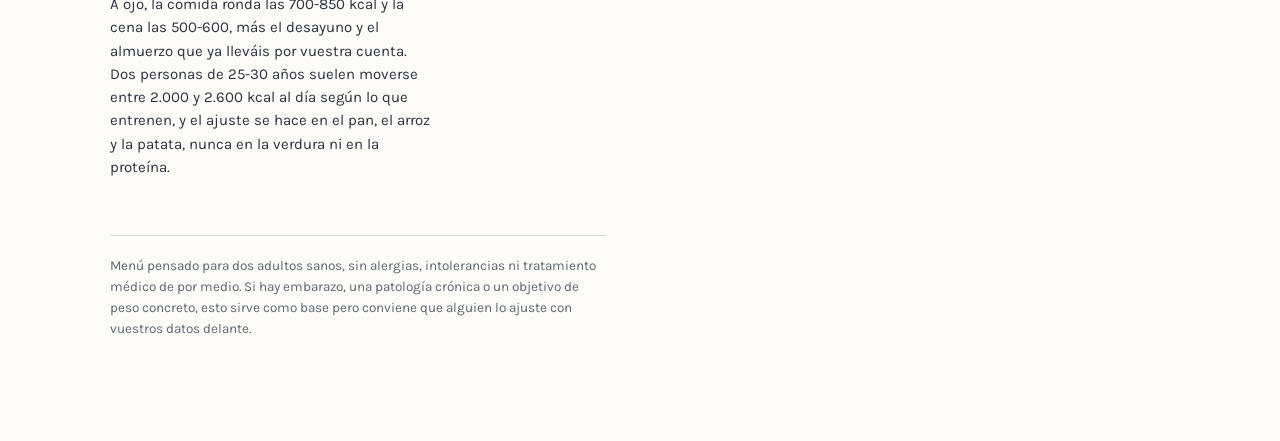
==== commit 2d9921a3: "Once tomas con carne, rotación de semanas y una compra de 35 artículos" ====
--- a/index.html
+++ b/index.html
@@ -3,9 +3,9 @@
 <head>
 <meta charset="utf-8">
 <meta name="viewport" content="width=device-width, initial-scale=1">
-<meta name="description" content="Catorce platos para dos, del miércoles por la noche al miércoles a mediodía: el tipo de plato de cada toma, una receta de sugerencia y la lista de la compra.">
+<meta name="description" content="Catorce platos para dos, del miércoles por la noche al miércoles a mediodía: carne en once de las catorce tomas, una rotación para repetir semanas y una compra de treinta y cinco artículos.">
 <meta property="og:title" content="Catorce Platos">
-<meta property="og:description" content="Catorce platos para dos, del miércoles por la noche al miércoles a mediodía: el tipo de plato de cada toma, una receta de sugerencia y la lista de la compra.">
+<meta property="og:description" content="Catorce platos para dos, del miércoles por la noche al miércoles a mediodía: carne en once de las catorce tomas, una rotación para repetir semanas y una compra de treinta y cinco artículos.">
 <meta property="og:type" content="website">
 <link rel="icon" href="data:image/svg+xml,<svg xmlns=%22http://www.w3.org/2000/svg%22 viewBox=%220 0 100 100%22><text y=%22.9em%22 font-size=%2290%22>%F0%9F%A5%98</text></svg>">
 <style>
@@ -549,6 +549,37 @@
       border-left: 2px solid var(--oliva);
     }
   }
+
+  /* ---------- rotación de semanas ---------- */
+
+  .toma .rot {
+    font-family: var(--dato);
+    font-size: 11px;
+    line-height: 1.55;
+    color: var(--suave);
+    border-top: 1px dotted var(--linea);
+    padding-top: 8px;
+    margin-top: 3px;
+    max-width: 46ch;
+  }
+
+  .toma .rot em {
+    font-style: normal;
+    font-weight: 500;
+    letter-spacing: 0.1em;
+    text-transform: uppercase;
+    font-size: 10px;
+    color: var(--oliva);
+  }
+
+  .fijo .tarea .reloj { color: var(--anil); letter-spacing: 0.12em; text-transform: uppercase; }
+
+  .puesto .apunte {
+    font-size: 12.5px;
+    line-height: 1.45;
+    color: var(--suave);
+    margin: 14px 0 0;
+  }
 </style>
 </head>
 <body>
@@ -557,21 +588,49 @@
 
   <header class="cabecera">
     <p class="eyebrow">Menú semanal · Cocina española de diario</p>
-    <h1>Catorce platos<br><em>y ni un día repetido</em></h1>
-    <p class="entradilla">Catorce tomas seguidas para dos, del miércoles por la noche al miércoles a mediodía. Cada una dice primero de qué va —legumbre, arroz, revuelto— y debajo lleva una receta de sugerencia. Nada pasa de treinta y cinco minutos y casi todo se apoya en el mismo sofrito.</p>
+    <h1>Catorce platos<br><em>y carne casi todos los días</em></h1>
+    <p class="entradilla">Catorce tomas seguidas para dos, del miércoles por la noche al miércoles a mediodía. Once llevan carne. Cada toma dice primero de qué va —carne a la plancha, legumbre con embutido, asado— y debajo lleva una receta de sugerencia y otras tres para las semanas siguientes. Treinta y cinco artículos en la compra, ni uno más.</p>
     <ul class="supuestos">
       <li>2 personas · 25-30 años</li>
       <li>Del miércoles cena al miércoles comida</li>
-      <li>Sin alergias ni intolerancias</li>
-      <li>Omnívoro</li>
-      <li>20-35 min por plato</li>
-      <li>Temporada: septiembre</li>
+      <li>Carne en 11 de las 14 tomas</li>
+      <li>35 artículos en la lista</li>
+      <li>20-35 min (salvo el asado del domingo)</li>
+      <li>Pensado para repetir semanas</li>
     </ul>
   </header>
 
   <div class="rotulo">
+    <h2>Lo que no cambia</h2>
+    <p>Fuera del menú · Todos los días</p>
+  </div>
+
+  <div class="tareas fijo">
+    <div class="tarea">
+      <p class="reloj">Desayuno</p>
+      <h3>Leche y fruta</h3>
+      <p>Vaso de leche y una pieza de fruta, o las dos cosas en un batido. No lo repetimos en cada día del menú: está aquí y se da por hecho.</p>
+    </div>
+    <div class="tarea">
+      <p class="reloj">Almuerzo</p>
+      <h3>Pan con embutido</h3>
+      <p>Media barra con jamón, lomo o chorizo, y fruta si el cuerpo la pide. Por eso la barra diaria y los 700 g de embutido están en la lista de la compra.</p>
+    </div>
+    <div class="tarea">
+      <p class="reloj">Postre de cena</p>
+      <h3>Yogur</h3>
+      <p>Uno por cabeza después de cenar, las siete noches. Catorce yogures por semana, y ya no vuelven a aparecer.</p>
+    </div>
+    <div class="tarea">
+      <p class="reloj">Comida y cena</p>
+      <h3>Lo de abajo</h3>
+      <p>Las catorce tomas que sí hay que cocinar. Sin postre indicado: si apetece algo, es el yogur o la fruta que ya tenéis en casa.</p>
+    </div>
+  </div>
+
+  <div class="rotulo">
     <h2>La semana</h2>
-    <p>Tipo de plato · Sugerencia</p>
+    <p>Tipo de plato · Sugerencia · Rotación</p>
   </div>
 
   <section class="semana">
@@ -586,12 +645,12 @@
         <p class="eco">La compra y los cuarenta y cinco minutos de preparación caen esta misma tarde.</p>
       </div>
       <div class="toma toma--cena">
-        <div class="toma-cab"><span class="marca"></span>Cena<span class="reloj">30 min</span></div>
-        <h3>Huevos</h3>
-        <p class="sug"><em>Sugerencia</em><b>Tortilla de patata con cebolla</b></p>
-        <p>400 g de patata en láminas finas y una cebolla, pochadas a fuego suave en aceite generoso. Escurre, mezcla con cuatro huevos batidos y cuaja dos minutos por cara: que quede jugosa por dentro.</p>
-        <p class="con">Con <b>ensalada de tomate y cebolleta</b>.</p>
-        <ul class="chips"><li class="destaca">Huevo</li><li>Patata</li><li>Verdura</li></ul>
+        <div class="toma-cab"><span class="marca"></span>Cena<span class="reloj">25 min</span></div>
+        <h3>Carne roja a la plancha</h3>
+        <p class="sug"><em>Sugerencia</em><b>Filetes de ternera con pimientos</b></p>
+        <p>Patata en rodajas finas a fuego medio en aceite abundante hasta que esté tierna, y en los últimos minutos el pimiento verde en tiras. Aparta, sube el fuego al máximo y marca los filetes un minuto por cara en la misma sartén. Sal gorda al sacarlos, nunca antes.</p>
+        <p class="rot"><em>Otras semanas</em> · Entrecot al ajillo · Filetes empanados · Churrasco con chimichurri</p>
+        <ul class="chips"><li class="destaca">Vacuno</li><li>Patata</li><li>Verdura</li></ul>
       </div>
     </article>
 
@@ -602,19 +661,19 @@
       </div>
       <div class="toma toma--comida">
         <div class="toma-cab"><span class="marca"></span>Comida<span class="reloj">30 min</span></div>
-        <h3>Legumbre estofada</h3>
-        <p class="sug"><em>Sugerencia</em><b>Lentejas pardinas exprés</b></p>
-        <p>Parte del sofrito de ayer. Añade las lentejas, laurel, una cucharadita de pimentón de la Vera y agua a dos dedos por encima: 25 minutos a fuego medio, sin remover mucho.</p>
-        <p class="con">Con <b>naranja</b> de postre.</p>
-        <ul class="chips"><li class="destaca">Legumbre</li><li>Verdura</li></ul>
+        <h3>Legumbre con embutido</h3>
+        <p class="sug"><em>Sugerencia</em><b>Lentejas con chorizo y panceta</b></p>
+        <p>Arranca del sofrito de ayer. Chorizo en rodajas y panceta en dados dos minutos, hasta que suelten la grasa; después las lentejas, laurel, una cucharadita de pimentón de la Vera y agua a dos dedos por encima. Veinticinco minutos a fuego medio, casi sin remover.</p>
+        <p class="rot"><em>Otras semanas</em> · Garbanzos con chorizo · Lentejas con costilla · Alubias con panceta y pimentón</p>
+        <ul class="chips"><li class="destaca">Legumbre</li><li>Embutido</li><li>Verdura</li></ul>
       </div>
       <div class="toma toma--cena">
-        <div class="toma-cab"><span class="marca"></span>Cena<span class="reloj">20 min</span></div>
-        <h3>Crema de verdura y tostas</h3>
-        <p class="sug"><em>Sugerencia</em><b>Crema de calabacín con sardinilla</b></p>
-        <p>Dos calabacines, un puerro y media patata a hervir 15 minutos; bate con un hilo de aceite crudo. Aparte, pan tostado con sardinillas en aceite y tiras de pimiento asado.</p>
-        <p class="con">Con <b>yogur natural</b> de postre.</p>
-        <ul class="chips"><li class="destaca">Pescado azul</li><li>Verdura</li><li>Pan</li></ul>
+        <div class="toma-cab"><span class="marca"></span>Cena<span class="reloj">10 min</span></div>
+        <h3>Ensalada de patata y conserva</h3>
+        <p class="sug"><em>Sugerencia</em><b>Ensaladilla con ventresca</b></p>
+        <p>La patata, la zanahoria y los huevos ya están cocidos desde el miércoles. Trocea, añade guisantes, aceite y un golpe de vinagre, y remueve con cuidado para no hacer puré. La ventresca encima, en lascas enteras.</p>
+        <p class="rot"><em>Otras semanas</em> · Patatas aliñadas con atún · Ensalada campera · Pimientos rellenos de atún</p>
+        <ul class="chips"><li class="destaca">Pescado azul</li><li>Huevo</li><li>Patata</li></ul>
       </div>
     </article>
 
@@ -624,20 +683,20 @@
         <span>Viernes</span>
       </div>
       <div class="toma toma--comida">
-        <div class="toma-cab"><span class="marca"></span>Comida<span class="reloj">30 min</span></div>
+        <div class="toma-cab"><span class="marca"></span>Comida<span class="reloj">35 min</span></div>
+        <h3>Ave guisada</h3>
+        <p class="sug"><em>Sugerencia</em><b>Pollo al chilindrón</b></p>
+        <p>Dora los trozos de pollo con la piel hacia abajo hasta que estén tostados de verdad; ese fondo es la salsa. Añade el sofrito, pimiento rojo en tiras y medio vaso de vino blanco, y deja veinticinco minutos tapado a fuego suave.</p>
+        <p class="rot"><em>Otras semanas</em> · Pollo al ajillo con patatas · Pollo a la cerveza · Pollo en salsa con champiñones</p>
+        <ul class="chips"><li class="destaca">Ave</li><li>Verdura</li><li>Pan</li></ul>
+      </div>
+      <div class="toma toma--cena">
+        <div class="toma-cab"><span class="marca"></span>Cena<span class="reloj">30 min</span></div>
         <h3>Pescado blanco al horno</h3>
         <p class="sug"><em>Sugerencia</em><b>Merluza con patata panadera</b></p>
-        <p>Patata en rodajas finas y cebolla al horno, 15 minutos a 200°. Coloca encima los lomos con ajo laminado, perejil y un chorro de vino blanco: 10 minutos más y fuera.</p>
-        <p class="con">Con <b>pimiento verde asado</b> en la misma bandeja.</p>
+        <p>Patata en rodajas finas y cebolla al horno, quince minutos a 200°. Encima los lomos —descongelados en la nevera desde anoche— con ajo laminado y un chorro de vino blanco: diez minutos más y fuera, que se seca en nada.</p>
+        <p class="rot"><em>Otras semanas</em> · Merluza a la marinera · Bacalao con tomate · Lomos rebozados con pimientos</p>
         <ul class="chips"><li class="destaca">Pescado blanco</li><li>Patata</li><li>Verdura</li></ul>
-      </div>
-      <div class="toma toma--cena">
-        <div class="toma-cab"><span class="marca"></span>Cena<span class="reloj">10 min</span></div>
-        <h3>Ensalada de patata y conserva</h3>
-        <p class="sug"><em>Sugerencia</em><b>Ensaladilla con boquerones en vinagre</b></p>
-        <p>Con la patata, la zanahoria y los huevos ya cocidos del miércoles: trocea, añade atún, guisantes y dos cucharadas de mayonesa aligerada con yogur. Boquerones y aceitunas en un plato aparte.</p>
-        <p class="con">Con <b>melón</b> de postre.</p>
-        <ul class="chips"><li class="destaca">Pescado azul</li><li>Huevo</li><li>Patata</li><li>Verdura</li></ul>
       </div>
     </article>
 
@@ -648,19 +707,19 @@
       </div>
       <div class="toma toma--comida">
         <div class="toma-cab"><span class="marca"></span>Comida<span class="reloj">35 min</span></div>
-        <h3>Arroz</h3>
-        <p class="sug"><em>Sugerencia</em><b>Paella de pollo y verduras</b></p>
-        <p>Dora el pollo, calienta el sofrito en la misma paella y nacara el arroz redondo un minuto. Caldo caliente al doble de volumen, azafrán, y 18 minutos sin tocar el arroz: 10 a fuego fuerte, 8 flojo. Cinco de reposo tapado.</p>
-        <p class="con">Con <b>limón</b> en cuartos, si os gusta.</p>
+        <h3>Arroz con carne</h3>
+        <p class="sug"><em>Sugerencia</em><b>Arroz con pollo y pimiento</b></p>
+        <p>Dora el pollo en la paella, calienta el sofrito en el mismo aceite y nacara el arroz redondo un minuto. Caldo caliente al doble de volumen y dieciocho minutos sin tocarlo: diez fuertes, ocho flojos. Cinco de reposo tapado con un paño.</p>
+        <p class="rot"><em>Otras semanas</em> · Arroz al horno · Arroz con costilla · Arroz meloso de magro</p>
         <ul class="chips"><li class="destaca">Ave</li><li>Arroz</li><li>Verdura</li></ul>
       </div>
       <div class="toma toma--cena">
-        <div class="toma-cab"><span class="marca"></span>Cena<span class="reloj">15 min</span></div>
-        <h3>Sopa fría y montaditos</h3>
-        <p class="sug"><em>Sugerencia</em><b>Salmorejo con montaditos de anchoa</b></p>
-        <p>Tomate maduro, un buen trozo de pan del día anterior, ajo, vinagre de Jerez y aceite en la batidora hasta que emulsione y palidezca. Muy frío, con huevo duro picado. Al lado, montaditos de anchoa, pimiento asado y aceituna.</p>
-        <p class="con">Cena de picoteo: <b>plato único</b>.</p>
-        <ul class="chips"><li class="destaca">Pescado azul</li><li>Verdura</li><li>Pan</li></ul>
+        <div class="toma-cab"><span class="marca"></span>Cena<span class="reloj">25 min</span></div>
+        <h3>Carne picada a la plancha</h3>
+        <p class="sug"><em>Sugerencia</em><b>Hamburguesa casera con cebolla pochada</b></p>
+        <p>Cuatrocientos gramos de picada con un ajo muy picado y sal; forma cuatro hamburguesas gruesas y no las aplastes en la sartén. Tres minutos por cara a fuego fuerte. Mientras, una cebolla en juliana pochándose despacio al lado, y pan tostado.</p>
+        <p class="rot"><em>Otras semanas</em> · Pincho moruno de cerdo · Hamburguesa con champiñones · Filetes rusos en salsa</p>
+        <ul class="chips"><li class="destaca">Vacuno</li><li>Pan</li><li>Verdura</li></ul>
       </div>
     </article>
 
@@ -670,20 +729,20 @@
         <span>Domingo</span>
       </div>
       <div class="toma toma--comida">
-        <div class="toma-cab"><span class="marca"></span>Comida<span class="reloj">30 min</span></div>
-        <h3>Guiso de patata con pescado azul</h3>
-        <p class="sug"><em>Sugerencia</em><b>Marmitako de bonito</b></p>
-        <p>Patata chascada a trozos irregulares, para que el almidón espese el caldo. Sofrito de pimiento y una cucharada de tomate, caldo y 20 minutos. Con el fuego apagado, el bonito en dados: tres minutos en el calor residual y ya está.</p>
-        <p class="con">Con <b>manzana asada</b> de postre.</p>
-        <ul class="chips"><li class="destaca">Pescado azul</li><li>Patata</li><li>Verdura</li></ul>
+        <div class="toma-cab"><span class="marca"></span>Comida<span class="reloj">55 min · 10 de trabajo</span></div>
+        <h3>Asado al horno</h3>
+        <p class="sug"><em>Sugerencia</em><b>Pollo asado con patatas y cebolla</b></p>
+        <p>Cama de patata en rodajas y cebolla en el fondo de la bandeja, con un dedo de agua y vino. Los cuartos de pollo encima, untados con ajo, pimentón, aceite y sal. Cincuenta minutos a 190° sin abrir el horno. Único plato del día que pasa de media hora, y casi todo es esperar.</p>
+        <p class="rot"><em>Otras semanas</em> · Pollo al limón · Muslos adobados al pimentón · Costillar de cerdo a la miel</p>
+        <ul class="chips"><li class="destaca">Ave</li><li>Patata</li><li>Verdura</li></ul>
       </div>
       <div class="toma toma--cena">
         <div class="toma-cab"><span class="marca"></span>Cena<span class="reloj">15 min</span></div>
-        <h3>Revuelto</h3>
-        <p class="sug"><em>Sugerencia</em><b>Revuelto de setas y gambas</b></p>
-        <p>Setas de temporada salteadas a fuego fuerte y sin sal hasta que doren, ajo picado, gambas un minuto y los huevos al final a fuego bajo, removiendo sin parar. Cremoso, no cuajado.</p>
-        <p class="con">Con lo que quede de <b>gazpacho</b> en la jarra.</p>
-        <ul class="chips"><li class="destaca">Huevo</li><li>Marisco</li><li>Verdura</li></ul>
+        <h3>Sopa fría y picoteo</h3>
+        <p class="sug"><em>Sugerencia</em><b>Salmorejo con huevo y jamón</b></p>
+        <p>Tomate maduro, un buen trozo de pan del día anterior, ajo, vinagre y aceite en la batidora hasta que emulsione y palidezca. Muy frío, con huevo duro picado y jamón por encima. Al lado, montaditos de embutido y lo que haya sobrado del asado.</p>
+        <p class="rot"><em>Otras semanas</em> · Gazpacho con guarnición · Crema de calabacín con jamón · Sopa de ajo con huevo (en invierno)</p>
+        <ul class="chips"><li class="destaca">Embutido</li><li>Huevo</li><li>Verdura</li><li>Pan</li></ul>
       </div>
     </article>
 
@@ -694,19 +753,19 @@
       </div>
       <div class="toma toma--comida">
         <div class="toma-cab"><span class="marca"></span>Comida<span class="reloj">25 min</span></div>
-        <h3>Legumbre con conserva</h3>
-        <p class="sug"><em>Sugerencia</em><b>Alubias blancas con ventresca</b></p>
-        <p>Descongela el sofrito y refréscalo con tomate rallado. Incorpora las alubias de bote, pimentón y un cazo de caldo; mueve la cazuela en vez de remover para que ligue. Ventresca de atún por encima al servir.</p>
-        <p class="con">Con <b>higos</b> de postre.</p>
-        <ul class="chips"><li class="destaca">Legumbre</li><li>Pescado azul</li><li>Verdura</li></ul>
+        <h3>Pasta con carne</h3>
+        <p class="sug"><em>Sugerencia</em><b>Macarrones con carne picada</b></p>
+        <p>Descongela una bolsa de picada y dórala fuerte, deshaciéndola con la cuchara hasta que se tueste. Sofrito, tomate triturado y quince minutos a fuego lento mientras cuece la pasta. Una pizca de comino y otra de pimentón lo cambian todo.</p>
+        <p class="rot"><em>Otras semanas</em> · Espaguetis con albóndigas · Macarrones con chorizo · Pasta al horno gratinada</p>
+        <ul class="chips"><li class="destaca">Vacuno</li><li>Pasta</li><li>Verdura</li></ul>
       </div>
       <div class="toma toma--cena">
-        <div class="toma-cab"><span class="marca"></span>Cena<span class="reloj">25 min</span></div>
-        <h3>Ave a la sartén</h3>
-        <p class="sug"><em>Sugerencia</em><b>Pollo al ajillo con champiñones</b></p>
-        <p>Contramuslo en dados, bien dorado a fuego fuerte con ocho dientes de ajo enteros. Añade los champiñones en cuartos, un chorro de vino blanco y perejil picado al apagar.</p>
-        <p class="con">Con <b>pan de pueblo</b> para el jugo.</p>
-        <ul class="chips"><li class="destaca">Ave</li><li>Verdura</li><li>Pan</li></ul>
+        <div class="toma-cab"><span class="marca"></span>Cena<span class="reloj">30 min</span></div>
+        <h3>Verdura guisada con huevo</h3>
+        <p class="sug"><em>Sugerencia</em><b>Pisto con huevos rotos</b></p>
+        <p>Calabacín, pimiento, cebolla y tomate en dados pequeños, tapados veinte minutos a fuego medio hasta que suelten el agua y se la vuelvan a beber. Rompe dos huevos encima, tapa cuatro minutos y sirve en la misma sartén. La única cena sin carne de la semana, y hace falta.</p>
+        <p class="rot"><em>Otras semanas</em> · Patatas a lo pobre con huevo · Huevos a la flamenca · Revuelto de calabacín y champiñón</p>
+        <ul class="chips"><li class="destaca">Huevo</li><li>Verdura</li><li>Pan</li></ul>
       </div>
     </article>
 
@@ -716,20 +775,20 @@
         <span>Martes</span>
       </div>
       <div class="toma toma--comida">
-        <div class="toma-cab"><span class="marca"></span>Comida<span class="reloj">25 min</span></div>
-        <h3>Pasta corta con marisco</h3>
-        <p class="sug"><em>Sugerencia</em><b>Fideos a la marinera</b></p>
-        <p>Tuesta el fideo del número 2 en el resto del sofrito hasta que huela a pan. Moja con caldo de pescado caliente, añade anillas de calamar y gambas, 12 minutos a fuego vivo y 3 de reposo fuera del fuego.</p>
-        <p class="con">Con <b>ensalada verde</b> al lado.</p>
-        <ul class="chips"><li class="destaca">Marisco</li><li>Pasta</li><li>Verdura</li></ul>
+        <div class="toma-cab"><span class="marca"></span>Comida<span class="reloj">30 min</span></div>
+        <h3>Legumbre con carne</h3>
+        <p class="sug"><em>Sugerencia</em><b>Garbanzos con magro de cerdo</b></p>
+        <p>Dora el magro en dados hasta que esté bien tostado, añade el último sofrito y, fuera del fuego, el pimentón para que no se queme. Vuelve al calor con los garbanzos escurridos y un cazo de caldo: quince minutos moviendo la cazuela en vez de remover, y liga solo.</p>
+        <p class="rot"><em>Otras semanas</em> · Alubias con magro · Garbanzos con pollo · Potaje con chorizo</p>
+        <ul class="chips"><li class="destaca">Legumbre</li><li>Cerdo</li><li>Verdura</li></ul>
       </div>
       <div class="toma toma--cena">
-        <div class="toma-cab"><span class="marca"></span>Cena<span class="reloj">30 min</span></div>
-        <h3>Verdura guisada con huevo</h3>
-        <p class="sug"><em>Sugerencia</em><b>Pisto manchego con huevos rotos</b></p>
-        <p>Calabacín, berenjena, pimiento y tomate en dados pequeños, tapados 20 minutos a fuego medio hasta que suelten el agua y la recuperen. Rompe dos huevos encima, tapa cuatro minutos y sirve en la sartén.</p>
-        <p class="con">Con <b>pan</b> y una pizca de comino.</p>
-        <ul class="chips"><li class="destaca">Huevo</li><li>Verdura</li><li>Pan</li></ul>
+        <div class="toma-cab"><span class="marca"></span>Cena<span class="reloj">20 min</span></div>
+        <h3>Cerdo a la plancha</h3>
+        <p class="sug"><em>Sugerencia</em><b>Magro al ajillo con champiñones</b></p>
+        <p>Magro en dados a fuego fuerte con cuatro ajos laminados, sin tocarlo hasta que agarre color. Los champiñones en cuartos después, que sueltan agua, y un chorro de vino blanco al final para arrastrar el fondo de la sartén.</p>
+        <p class="rot"><em>Otras semanas</em> · Solomillo a la mostaza · Lomo a la plancha con pimientos · Magro con tomate</p>
+        <ul class="chips"><li class="destaca">Cerdo</li><li>Verdura</li><li>Pan</li></ul>
       </div>
     </article>
 
@@ -739,12 +798,12 @@
         <span>Miércoles</span>
       </div>
       <div class="toma toma--comida">
-        <div class="toma-cab"><span class="marca"></span>Comida<span class="reloj">20 min</span></div>
-        <h3>Legumbre con verdura de hoja</h3>
-        <p class="sug"><em>Sugerencia</em><b>Garbanzos con espinacas y huevo</b></p>
-        <p>Dora tres ajos laminados, aparta del fuego y añade el pimentón para que no se queme. Vuelve al fuego con los garbanzos de bote escurridos y las espinacas; corona con un huevo escalfado por cabeza.</p>
-        <p class="con">Con <b>uvas</b> de postre.</p>
-        <ul class="chips"><li class="destaca">Legumbre</li><li>Huevo</li><li>Verdura</li></ul>
+        <div class="toma-cab"><span class="marca"></span>Comida<span class="reloj">35 min</span></div>
+        <h3>Carne picada en salsa</h3>
+        <p class="sug"><em>Sugerencia</em><b>Albóndigas con guisantes</b></p>
+        <p>La picada que queda, con un huevo, ajo y pan mojado en leche; bolas del tamaño de una nuez, enharinadas y selladas en la sartén. Fuera, y en ese aceite el resto del tomate y un poco de caldo. Vuelven a la salsa con los guisantes, quince minutos a fuego suave.</p>
+        <p class="rot"><em>Otras semanas</em> · Albóndigas en salsa de almendra · Pimientos rellenos de carne · Rollo de carne al horno</p>
+        <ul class="chips"><li class="destaca">Vacuno</li><li>Verdura</li><li>Huevo</li></ul>
       </div>
       <div class="toma toma--linde">
         <p>Aquí se cierra el círculo</p>
@@ -763,112 +822,121 @@
     <div class="tarea">
       <p class="reloj">20 min</p>
       <h3>Un sofrito grande</h3>
-      <p>Cebolla, ajo, pimiento y tomate para cuatro usos: lentejas, paella, alubias y fideos. La mitad en un táper en la nevera, que aguanta cinco días; la otra mitad congelada en dos bolsas planas para el lunes y el martes.</p>
-    </div>
-    <div class="tarea">
-      <p class="reloj">15 min</p>
+      <p>Cebolla, ajo, pimiento y tomate para cinco usos: lentejas, chilindrón, arroz, macarrones y garbanzos. Un táper en la nevera para lo de esta semana y dos bolsas planas al congelador para el lunes y el martes.</p>
+    </div>
+    <div class="tarea">
+      <p class="reloj">10 min</p>
+      <h3>Partir y congelar la carne</h3>
+      <p>Lo más importante con una nevera pequeña. La carne se compra una vez y se porciona el mismo día: en la nevera solo se quedan los filetes del miércoles y el pollo del viernes. Todo lo demás, bolsas planas y congelador.</p>
+    </div>
+    <div class="tarea">
+      <p class="reloj">10 min</p>
       <h3>Cocer y reservar</h3>
-      <p>Patata, zanahoria y cuatro huevos en la misma olla. Van a la ensaladilla del viernes y al salmorejo del sábado.</p>
-    </div>
-    <div class="tarea">
-      <p class="reloj">10 min</p>
-      <h3>Jarra de gazpacho</h3>
-      <p>Litro y medio en la batidora. Sirve de cena, de entrante o de vaso a media tarde, y llega bien hasta el domingo.</p>
+      <p>Patata, zanahoria y cuatro huevos en la misma olla, con la misma agua. Van a la ensaladilla del jueves y al salmorejo del domingo, y ocupan un solo táper.</p>
     </div>
     <div class="tarea">
       <p class="reloj">5 min</p>
       <h3>Verdura lavada</h3>
-      <p>Lechuga, tomate y cebolleta ya limpios y en un recipiente. La ensalada solo se hace si está a mano.</p>
-    </div>
-    <div class="tarea">
-      <p class="reloj">5 min</p>
-      <h3>Lo que no corre prisa</h3>
-      <p>Bonito, calamar, gambas y el pollo del ajillo al congelador. Se bajan a la nevera la noche antes y llegan al domingo y al martes como recién comprados.</p>
+      <p>Lechuga y tomate limpios y en un recipiente. La ensalada solo se hace si está a mano; si hay que lavarla, no se hace.</p>
     </div>
   </div>
 
   <div class="rotulo">
     <h2>La compra</h2>
-    <p>El miércoles · 2 personas · 14 tomas</p>
+    <p>El miércoles · 2 personas · 35 artículos</p>
   </div>
 
   <div class="compra">
     <div class="puesto">
       <h3>Frutería y verdulería</h3>
       <ul>
-        <li>Cebolla <span class="cant">1 kg</span></li>
-        <li>Ajos <span class="cant">2 cabezas</span></li>
-        <li>Tomate maduro <span class="cant">1,5 kg</span></li>
-        <li>Tomate de ensalada <span class="cant">4 ud</span></li>
+        <li>Cebolla <span class="cant">2 kg</span></li>
+        <li>Ajos <span class="cant">1 cabeza</span></li>
+        <li>Tomate maduro <span class="cant">2 kg</span></li>
         <li>Pimiento verde <span class="cant">4 ud</span></li>
         <li>Pimiento rojo <span class="cant">2 ud</span></li>
-        <li>Calabacín <span class="cant">3 ud</span></li>
-        <li>Berenjena <span class="cant">1 ud</span></li>
-        <li>Zanahoria <span class="cant">500 g</span></li>
-        <li>Puerro <span class="cant">2 ud</span></li>
-        <li>Patata <span class="cant">2 kg</span></li>
-        <li>Espinacas <span class="cant">300 g</span></li>
-        <li>Setas de temporada <span class="cant">250 g</span></li>
+        <li>Patata <span class="cant">3 kg</span></li>
+        <li>Zanahoria <span class="cant">4 ud</span></li>
+        <li>Calabacín <span class="cant">2 ud</span></li>
         <li>Champiñones <span class="cant">250 g</span></li>
-        <li>Lechuga y cebolleta <span class="cant">1 + 2 ud</span></li>
-        <li>Limón <span class="cant">2 ud</span></li>
-        <li>Perejil <span class="cant">1 manojo</span></li>
-        <li>Fruta variada <span class="cant">14 piezas</span></li>
+        <li>Lechuga <span class="cant">1 ud</span></li>
       </ul>
+      <p class="apunte">Diez verduras y todas entran en más de un plato. La fruta va aparte: es la de vuestros desayunos y almuerzos.</p>
     </div>
     <div class="puesto">
-      <h3>Pescadería</h3>
+      <h3>Carnicería</h3>
       <ul>
-        <li>Lomos de merluza <span class="cant">400 g</span></li>
-        <li>Bonito fresco <span class="cant">350 g</span></li>
-        <li>Anillas de calamar <span class="cant">300 g</span></li>
-        <li>Gambas peladas <span class="cant">250 g</span></li>
-        <li>Boquerones en vinagre <span class="cant">200 g</span></li>
+        <li>Filetes de ternera <span class="cant">500 g</span></li>
+        <li>Carne picada mixta <span class="cant">1 kg</span></li>
+        <li>Pollo troceado <span class="cant">2 kg</span></li>
+        <li>Magro de cerdo en dados <span class="cant">700 g</span></li>
+        <li>Chorizo <span class="cant">200 g</span></li>
+        <li>Panceta <span class="cant">150 g</span></li>
+        <li>Embutido para almuerzos <span class="cant">700 g</span></li>
       </ul>
-      <h3 style="margin-top:22px">Carnicería</h3>
+      <h3 style="margin-top:22px">Congelados</h3>
       <ul>
-        <li>Contramuslo de pollo <span class="cant">400 g</span></li>
-        <li>Pollo troceado <span class="cant">400 g</span></li>
+        <li>Lomos de merluza <span class="cant">500 g</span></li>
+        <li>Guisantes <span class="cant">400 g</span></li>
       </ul>
     </div>
     <div class="puesto">
       <h3>Huevos y lácteos</h3>
       <ul>
         <li>Huevos <span class="cant">18 ud</span></li>
-        <li>Yogur natural <span class="cant">4 ud</span></li>
-        <li>Leche o bebida vegetal <span class="cant">1 L</span></li>
-        <li>Queso curado en cuña <span class="cant">200 g</span></li>
+        <li>Yogur natural <span class="cant">14 ud</span></li>
+        <li>Leche <span class="cant">6 L</span></li>
       </ul>
       <h3 style="margin-top:22px">Conservas</h3>
       <ul>
         <li>Garbanzos cocidos <span class="cant">1 bote 400 g</span></li>
-        <li>Alubias blancas <span class="cant">1 bote 400 g</span></li>
-        <li>Ventresca de atún <span class="cant">2 latas</span></li>
-        <li>Atún en aceite <span class="cant">2 latas</span></li>
-        <li>Sardinillas <span class="cant">1 lata</span></li>
-        <li>Anchoas <span class="cant">1 lata</span></li>
-        <li>Guisantes <span class="cant">1 lata pequeña</span></li>
-        <li>Pimiento asado <span class="cant">1 tarro</span></li>
-        <li>Aceitunas <span class="cant">1 tarro</span></li>
+        <li>Ventresca o atún <span class="cant">3 latas</span></li>
+        <li>Tomate triturado <span class="cant">1 brik</span></li>
       </ul>
     </div>
     <div class="puesto">
       <h3>Despensa</h3>
       <ul>
         <li>Lentejas pardinas <span class="cant">250 g</span></li>
-        <li>Arroz redondo <span class="cant">200 g</span></li>
-        <li>Fideo nº 2 <span class="cant">250 g</span></li>
-        <li>Caldo de pescado <span class="cant">1 L</span></li>
-        <li>Caldo de pollo <span class="cant">1 L</span></li>
+        <li>Arroz redondo <span class="cant">300 g</span></li>
+        <li>Macarrones <span class="cant">300 g</span></li>
+        <li>Caldo de pollo <span class="cant">1 L o pastillas</span></li>
         <li>Aceite de oliva virgen extra <span class="cant">1 L</span></li>
-        <li>Vinagre de Jerez <span class="cant">1 botella</span></li>
+        <li>Vinagre <span class="cant">1 botella</span></li>
         <li>Pimentón de la Vera <span class="cant">1 lata</span></li>
-        <li>Azafrán o colorante <span class="cant">1 sobre</span></li>
         <li>Laurel y comino <span class="cant">—</span></li>
-        <li>Mayonesa <span class="cant">1 bote</span></li>
-        <li>Pan de pueblo <span class="cant">2 barras</span></li>
         <li>Vino blanco de guisar <span class="cant">1 botella</span></li>
+        <li>Pan <span class="cant">1 barra al día</span></li>
       </ul>
+      <p class="apunte">Del caldo al vino, todo eso dura meses: se compra la primera semana y en las siguientes desaparece de la lista.</p>
+    </div>
+  </div>
+
+  <div class="rotulo">
+    <h2>La nevera pequeña</h2>
+    <p>Qué se queda fuera y en qué orden se gasta</p>
+  </div>
+
+  <div class="tareas">
+    <div class="tarea">
+      <p class="reloj">Congelador</p>
+      <h3>Casi toda la carne</h3>
+      <p>Picada en tres bolsas planas, pollo en dos, magro en dos, merluza y guisantes en su bolsa. Congelado el mismo miércoles y bajado a la nevera la noche antes de cada plato: cero riesgo de que se estropee nada.</p>
+    </div>
+    <div class="tarea">
+      <p class="reloj">Nevera</p>
+      <h3>Solo cuatro cosas frescas</h3>
+      <p>Los filetes de ternera, el pollo del viernes, el táper de sofrito y el de patata y huevo cocidos. Más la leche, los yogures y el embutido. Cabe todo en un estante y medio.</p>
+    </div>
+    <div class="tarea">
+      <p class="reloj">Fuera</p>
+      <h3>Patata, cebolla y tomate</h3>
+      <p>Los tres kilos de patata y los dos de cebolla no van a la nevera: sitio fresco, oscuro y aireado. El tomate, en la encimera, madura mejor y sabe a algo.</p>
+    </div>
+    <div class="tarea">
+      <p class="reloj">Orden</p>
+      <h3>Lo fresco, primero</h3>
+      <p>La ternera el miércoles, el pollo el viernes, la lechuga y el tomate de ensalada antes del domingo. Del lunes en adelante todo sale del congelador o de la despensa, que es cuando la nevera ya está vacía.</p>
     </div>
   </div>
 
@@ -878,44 +946,60 @@
   </div>
 
   <div class="balance">
-    <div><p class="valor">3</p><p class="clave">Legumbre</p></div>
-    <div><p class="valor">8</p><p class="clave">Pescado y marisco</p></div>
-    <div><p class="valor">5</p><p class="clave">De ello, azul</p></div>
-    <div><p class="valor">2</p><p class="clave">Ave</p></div>
-    <div><p class="valor">5</p><p class="clave">Tomas con huevo</p></div>
-    <div><p class="valor">0</p><p class="clave">Carne roja</p></div>
-    <div><p class="valor">14</p><p class="clave">Tomas con verdura</p></div>
+    <div><p class="valor">11</p><p class="clave">Con carne</p></div>
+    <div><p class="valor">4</p><p class="clave">Vacuno</p></div>
+    <div><p class="valor">4</p><p class="clave">Cerdo y embutido</p></div>
+    <div><p class="valor">3</p><p class="clave">Ave</p></div>
+    <div><p class="valor">2</p><p class="clave">Pescado</p></div>
+    <div><p class="valor">2</p><p class="clave">Legumbre</p></div>
+    <div><p class="valor">14</p><p class="clave">Con verdura</p></div>
+  </div>
+
+  <div class="rotulo">
+    <h2>Semana tras semana</h2>
+    <p>Cómo se repite sin cansar</p>
+  </div>
+
+  <div class="notas">
+    <div class="nota">
+      <h3>Las casillas no se tocan</h3>
+      <p>Lo que se repite cada semana son las catorce casillas: carne a la plancha el miércoles, legumbre con embutido el jueves, asado el domingo. Lo que cambia es la receta de dentro. Cada toma trae tres alternativas en la línea de rotación, así que hay cuatro semanas antes de repetir un plato exacto, y para entonces ya apetece.</p>
+    </div>
+    <div class="nota">
+      <h3>La lista casi no cambia</h3>
+      <p>Ese es el motivo de fondo. Las rotaciones están elegidas para caer dentro de los mismos treinta y cinco artículos: la picada sirve igual para hamburguesas que para filetes rusos, y el magro para el guiso o para la plancha. Se compra sin pensar, y a la cuarta semana ya os sabéis la lista de memoria.</p>
+    </div>
+    <div class="nota">
+      <h3>El sofrito es el truco</h3>
+      <p>Cinco de las catorce tomas salen del mismo sofrito del miércoles. Si un día no da la vida, la escapatoria es siempre la misma: sofrito, algo de carne descongelada y patata o pasta. Sale en veinte minutos y no se parece a un fracaso.</p>
+    </div>
+    <div class="nota">
+      <h3>Qué hacer con las sobras</h3>
+      <p>Están contadas y tienen destino: el pollo del asado va a los montaditos del domingo por la noche, el pisto sobrante acompaña la carne del martes y el sofrito que quede se congela para la semana siguiente. Nada se guarda «por si acaso», que es como se estropea la comida.</p>
+    </div>
   </div>
 
   <div class="rotulo">
     <h2>Notas del nutricionista</h2>
-    <p>Seis cosas antes de empezar</p>
+    <p>Cuatro cosas antes de empezar</p>
   </div>
 
   <div class="notas">
     <div class="nota">
-      <h3>El tipo de plato manda</h3>
-      <p>El título de cada toma es la categoría —legumbre, arroz, pescado blanco al horno, revuelto—, y la receta de debajo es solo una sugerencia. Si un día apetecen garbanzos en vez de lentejas, o bacalao en vez de merluza, el hueco en la semana sigue funcionando: lo que sostiene el equilibrio es la categoría, no la receta concreta.</p>
+      <h3>Once tomas con carne: se puede</h3>
+      <p>Pedisteis carne y aquí la hay, pero conviene saber dónde está el listón. Las recomendaciones habituales sitúan la carne roja —vacuno, cerdo, cordero— en torno a 500 g a la semana ya cocinados: con cuatro tomas de vacuno y las de cerdo estáis justo en ese entorno, no por encima. El ave no cuenta ahí, y por eso hay tres.</p>
     </div>
     <div class="nota">
-      <h3>Aquí falta el desayuno</h3>
-      <p>Este menú cubre comida y cena, que es lo que pedisteis. Completadlo con un desayuno de verdad —café con leche, pan con tomate y aceite, o avena con fruta y un yogur— y algo a media mañana: una pieza de fruta o un puñado de almendras. Sin eso, la cena se convierte en un atracón.</p>
+      <h3>Lo que sí vigilaría es el embutido</h3>
+      <p>El pan con embutido de cada almuerzo son siete tomas más que no aparecen en el menú, y el chorizo y la panceta de los guisos se suman. Es lo único de la semana que ganaría con un cambio pequeño: jamón serrano o lomo la mayoría de los días y dejar el chorizo para la cazuela, donde rinde más con menos cantidad.</p>
+    </div>
+    <div class="nota">
+      <h3>Dos tomas de pescado son pocas</h3>
+      <p>Lo digo y no insisto más: dos son el mínimo, no el objetivo. Si algún día no apetece carne, el hueco natural es la cena del martes, y con lomos congelados no hay que cambiar la compra. Y si no, no pasa nada: la semana se sostiene igual.</p>
     </div>
     <div class="nota">
       <h3>Las cantidades son orientativas</h3>
-      <p>A ojo, la comida ronda las 600-750 kcal y la cena las 450-550. Dos personas de 25-30 años suelen moverse entre 2.000 y 2.600 kcal al día según lo que entrenen, así que el ajuste se hace en el pan, el arroz y la patata, no en la verdura ni en la proteína.</p>
-    </div>
-    <div class="nota">
-      <h3>No le tengáis miedo al aceite</h3>
-      <p>Cuatro o cinco cucharadas de aceite de oliva virgen extra al día son parte del plan, no un exceso: es la grasa que sostiene esta forma de comer. Lo que conviene vigilar es la sal, y para eso están el pimentón, el laurel, el ajo y el vinagre de Jerez.</p>
-    </div>
-    <div class="nota">
-      <h3>Si os apetece carne</h3>
-      <p>La semana sale sin carne roja, y no la echaréis de menos. Si aun así queréis, el hueco natural es el «ave a la sartén» del lunes: solomillo de cerdo a la plancha con pimientos de Padrón, una vez por semana, entra perfectamente.</p>
-    </div>
-    <div class="nota">
-      <h3>El orden es negociable</h3>
-      <p>La semana arranca el miércoles por la noche, después de la compra, y se cierra el miércoles siguiente a mediodía. Dentro hay tres anclas: la ensaladilla del viernes depende de lo que cocéis el miércoles por la tarde, el salmorejo del sábado agradece un pan que ya lleve un día, y el pescado fresco quiere estar hecho antes del fin de semana. Todo lo demás se mueve según quién llegue antes a casa.</p>
+      <p>A ojo, la comida ronda las 700-850 kcal y la cena las 500-600, más el desayuno y el almuerzo que ya lleváis por vuestra cuenta. Dos personas de 25-30 años suelen moverse entre 2.000 y 2.600 kcal al día según lo que entrenen, y el ajuste se hace en el pan, el arroz y la patata, nunca en la verdura ni en la proteína.</p>
     </div>
   </div>
 
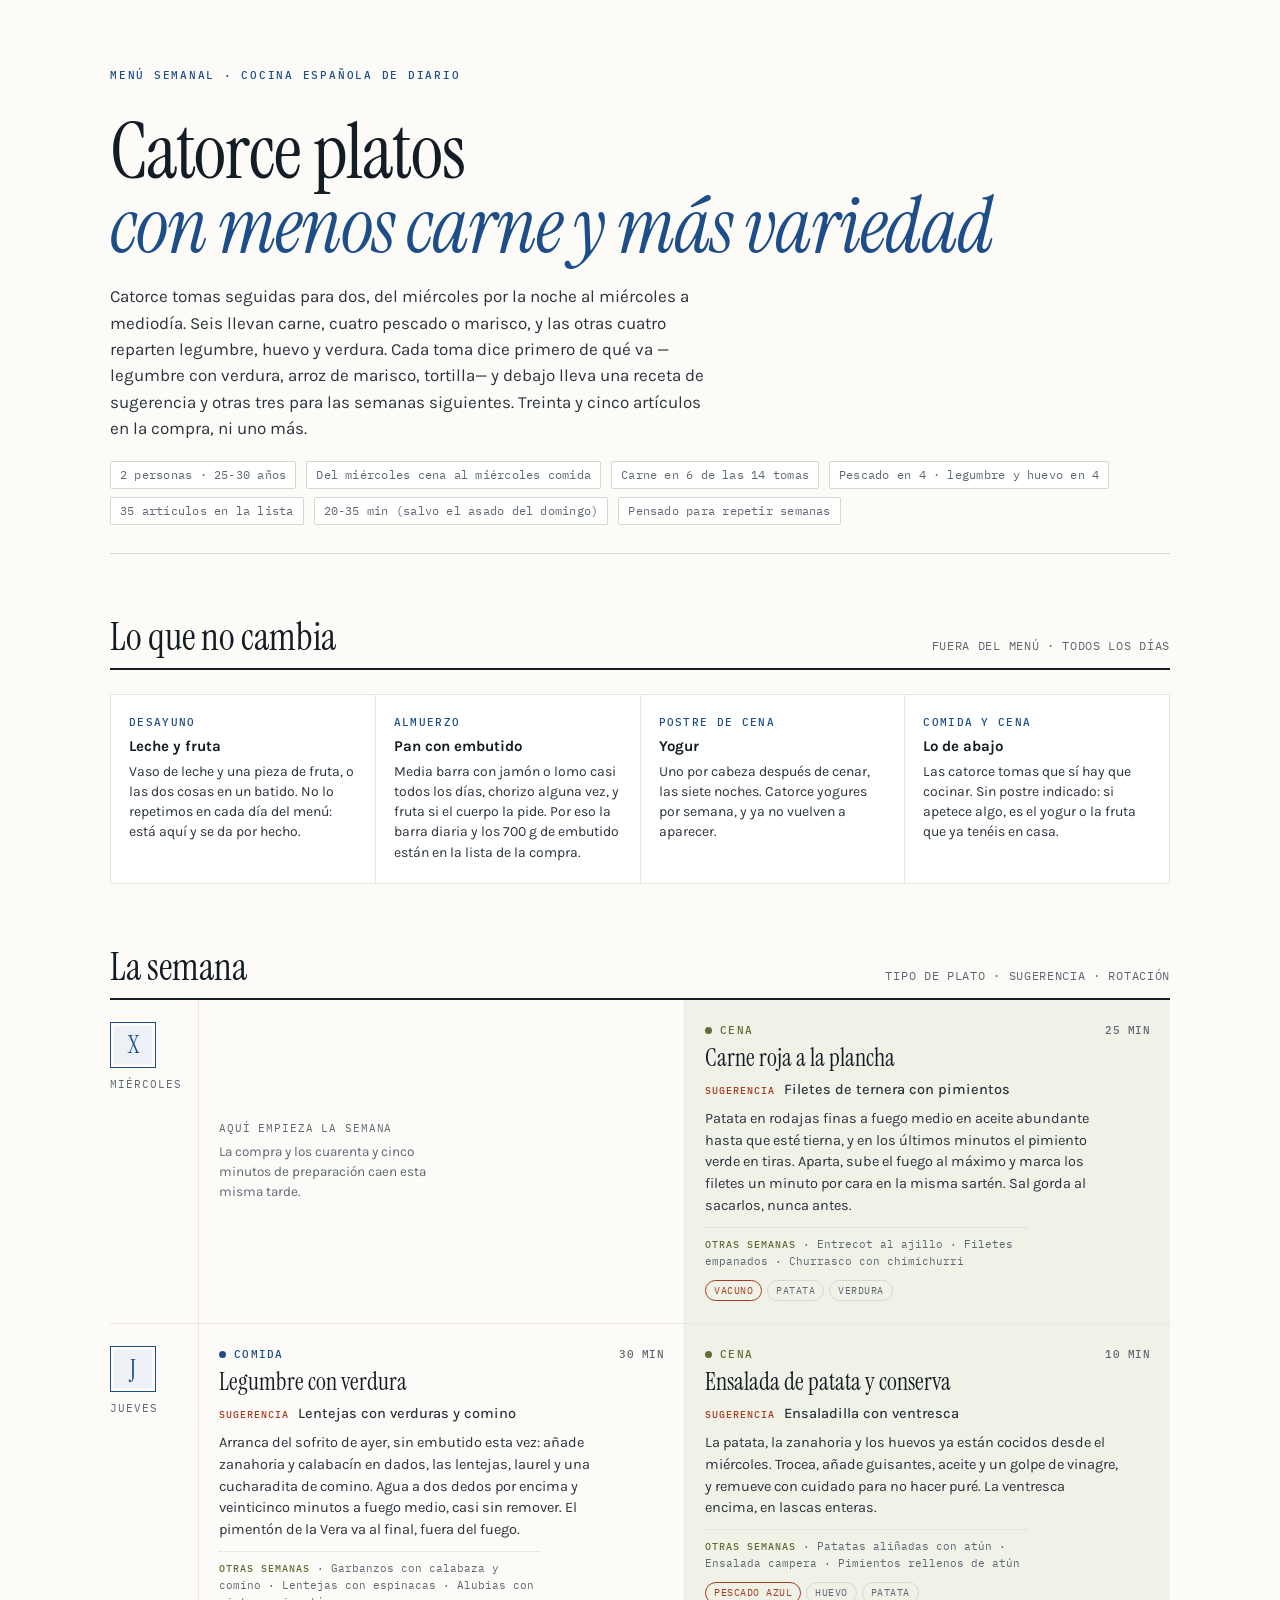
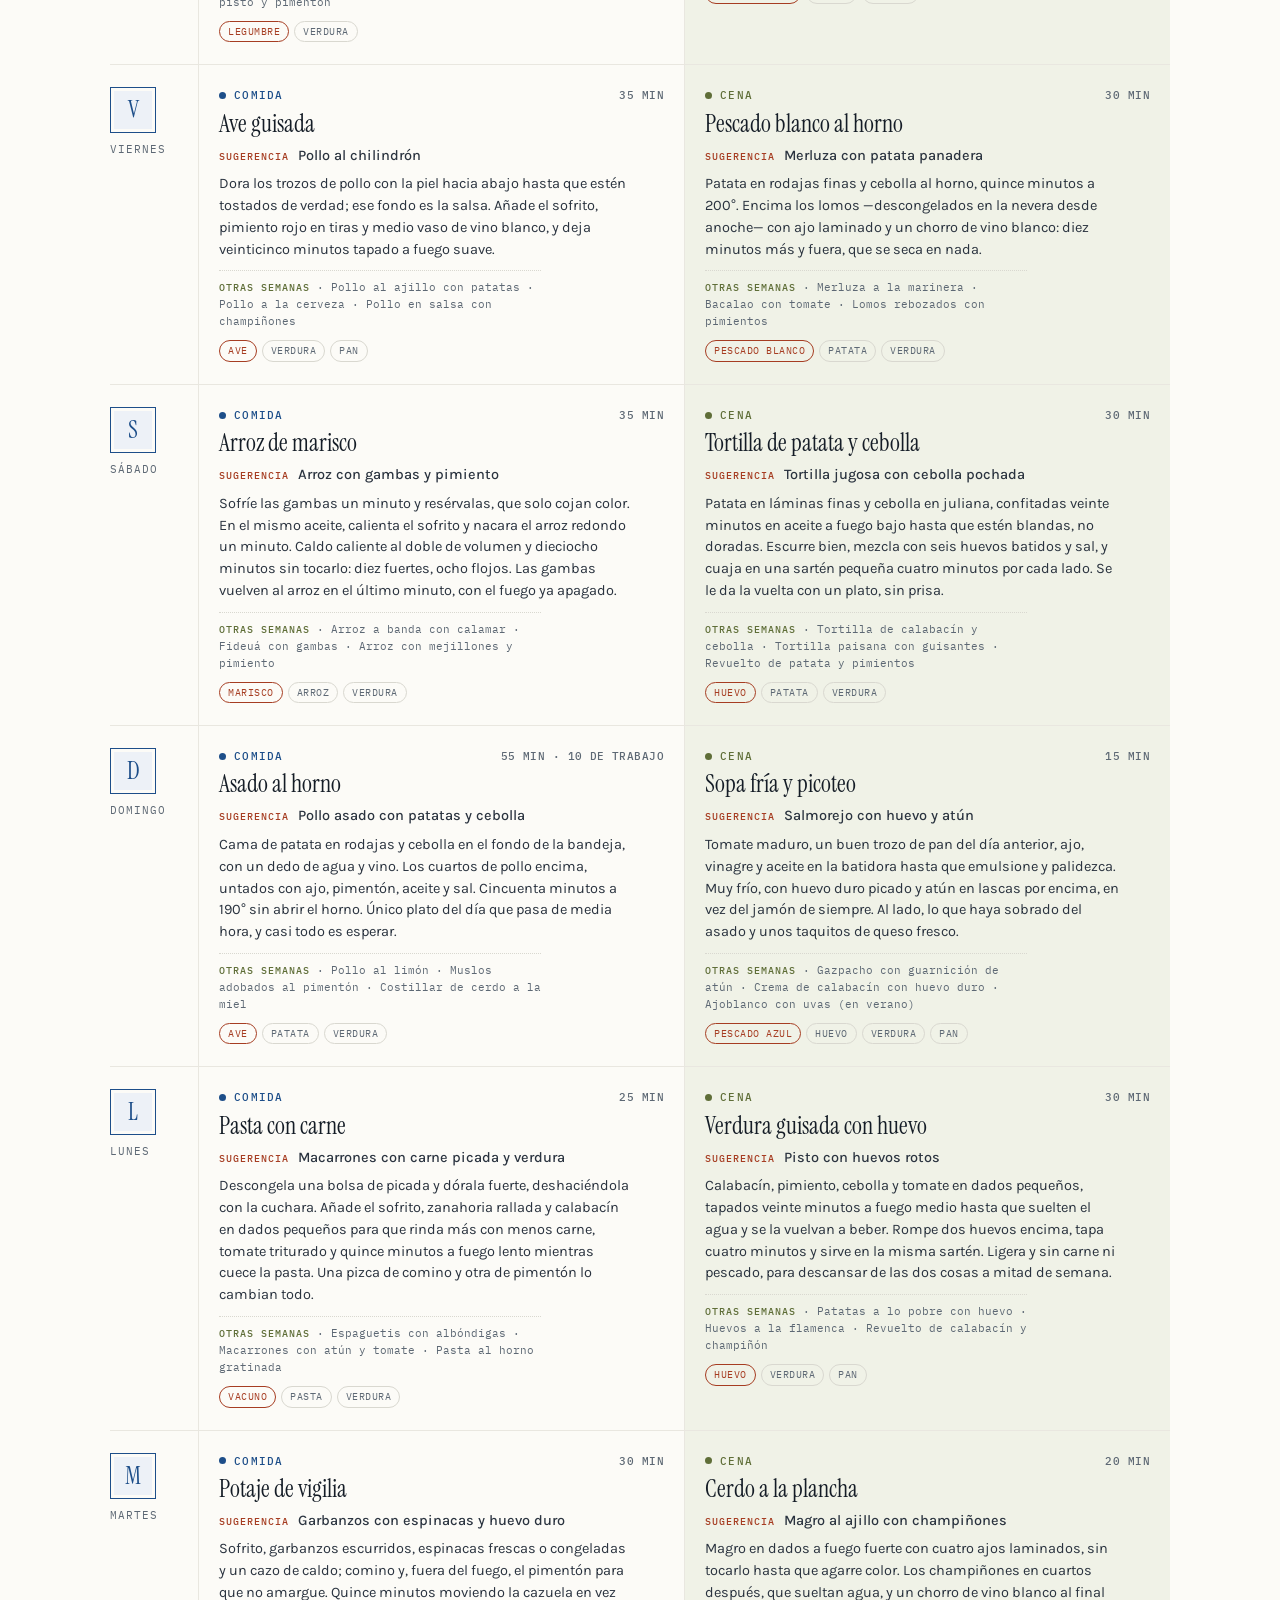
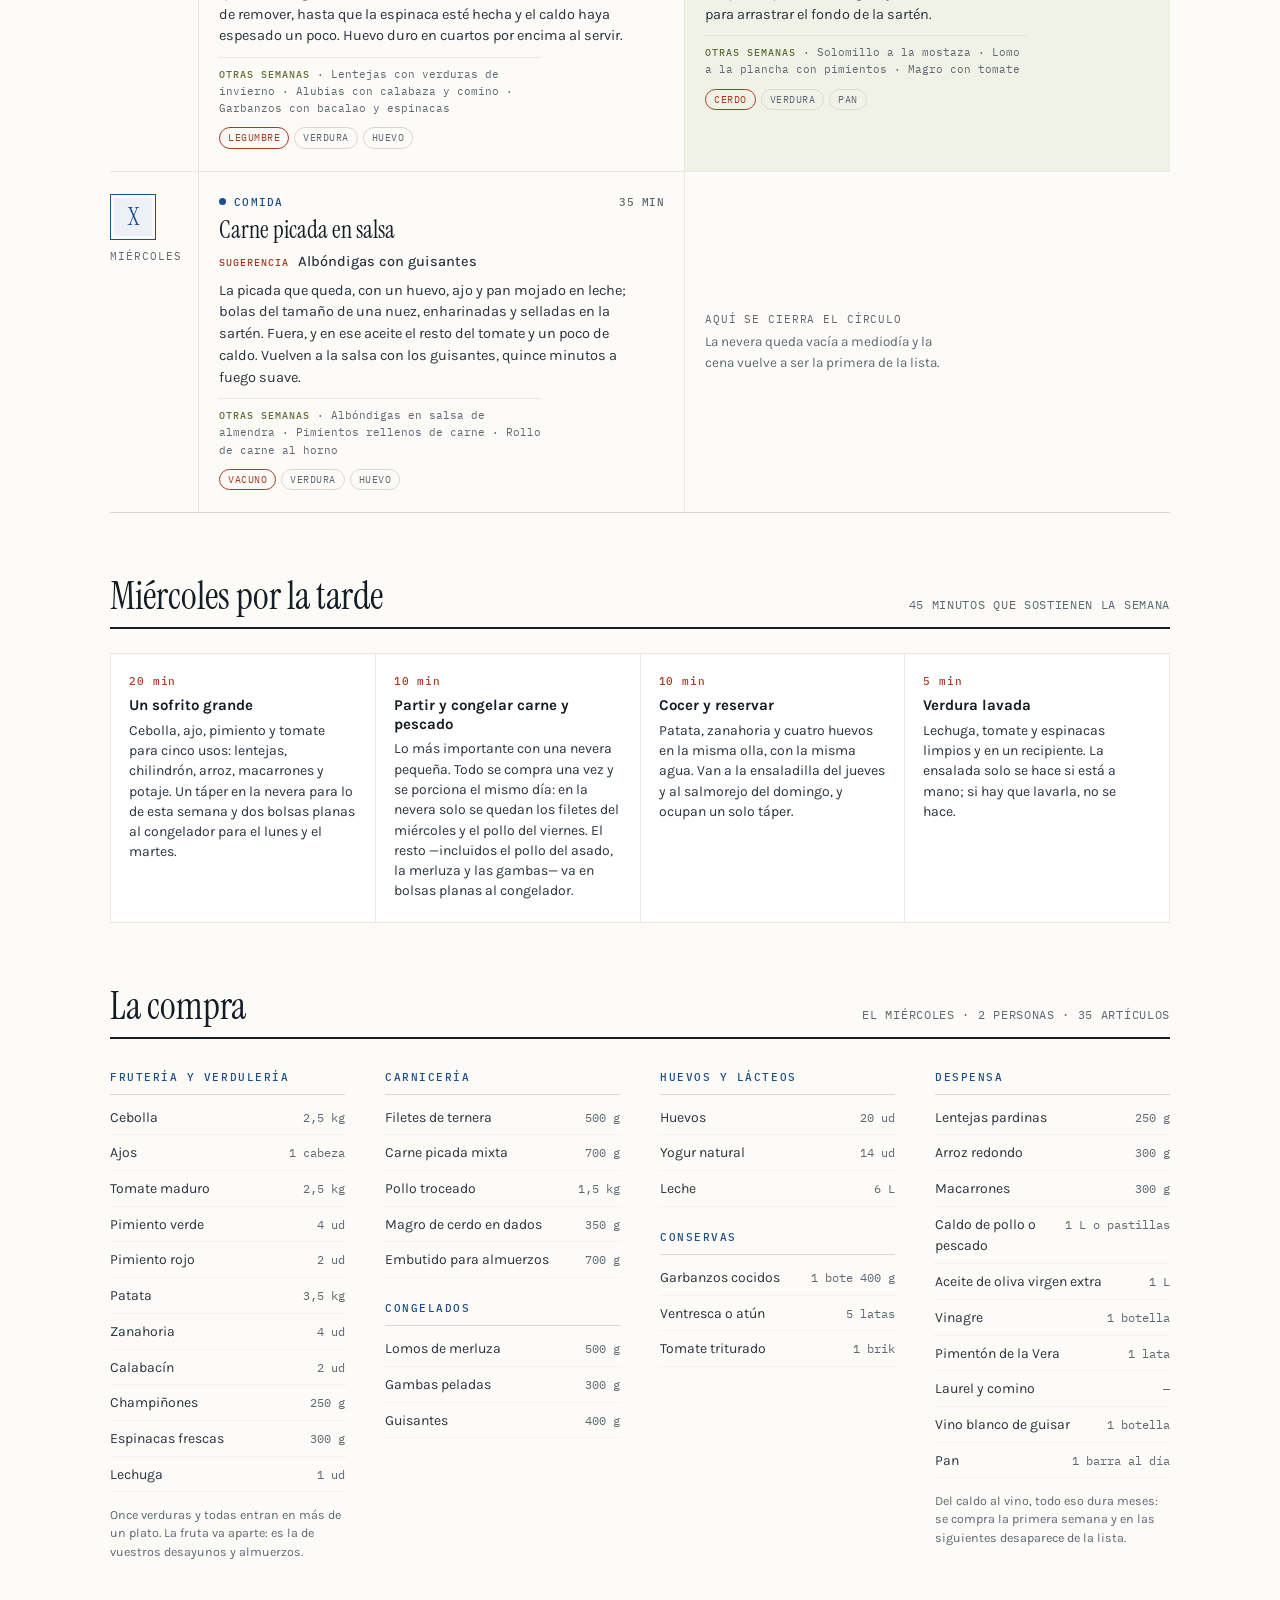
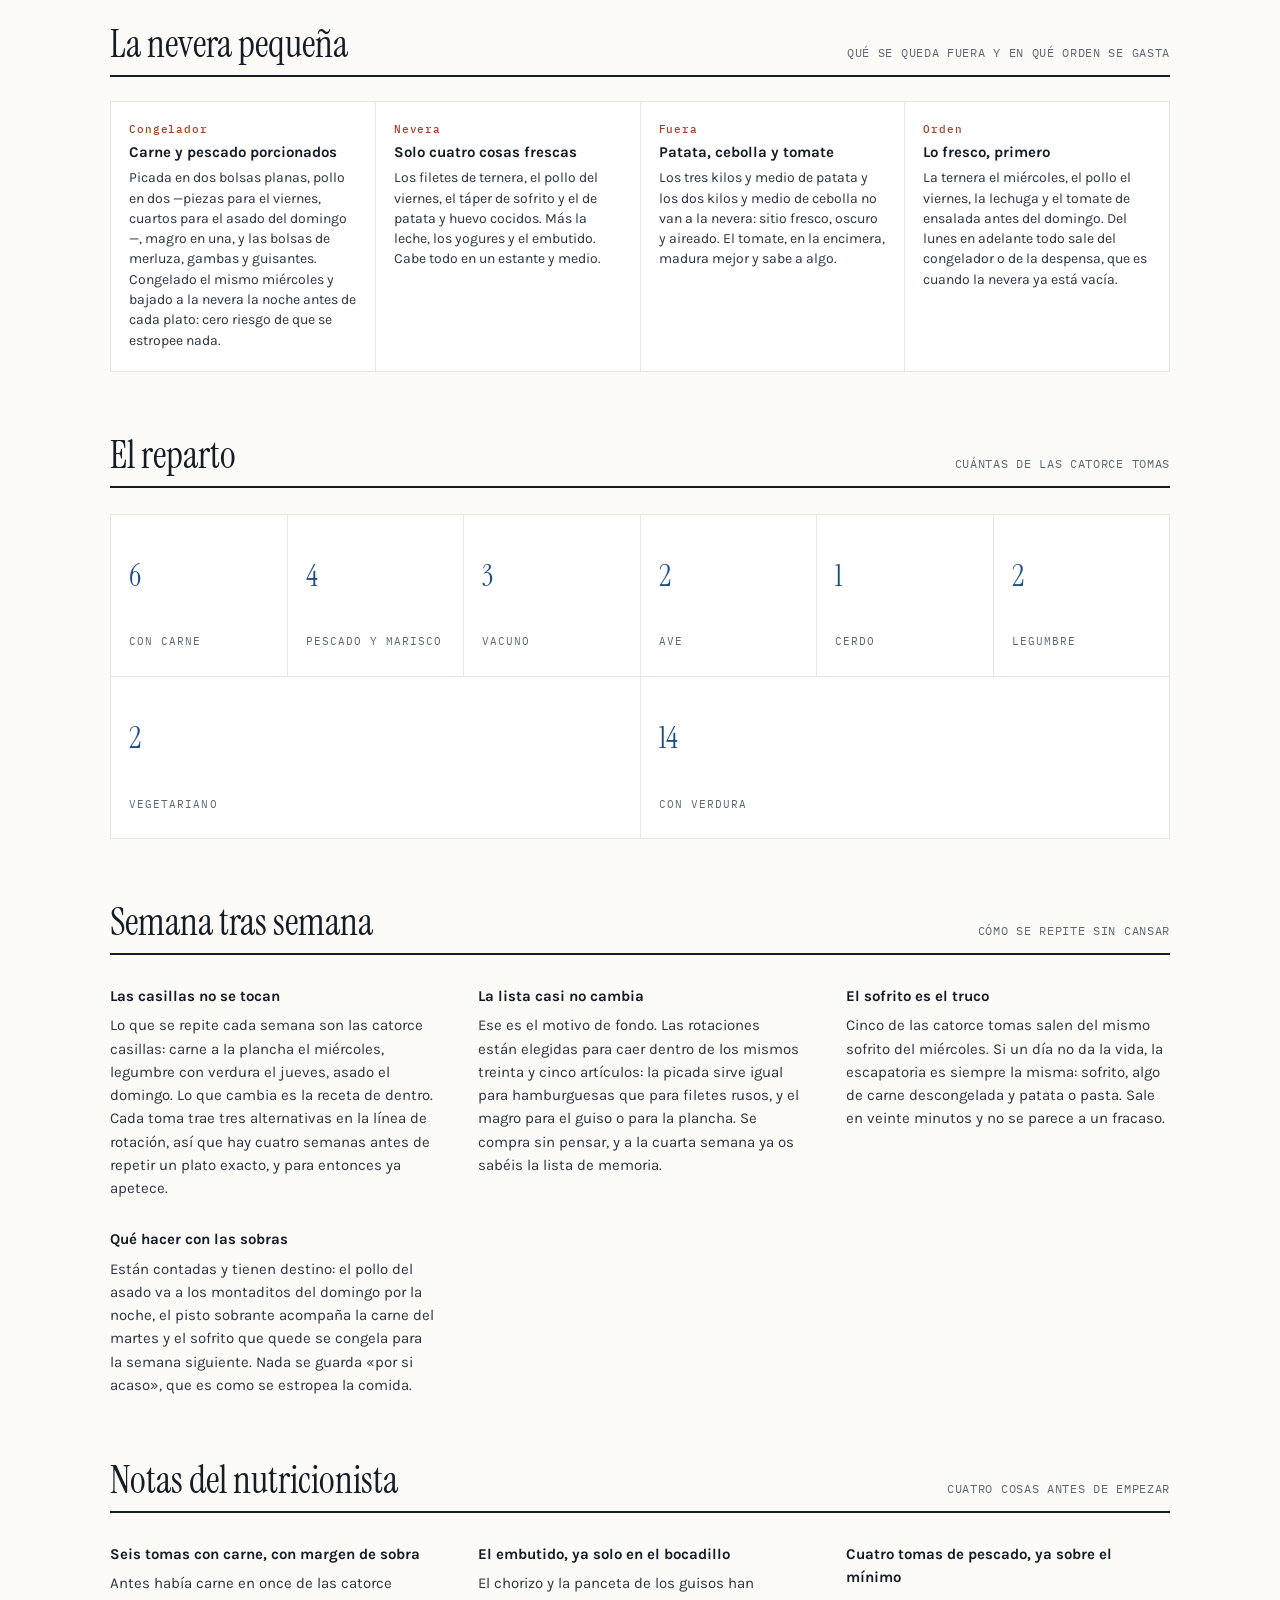
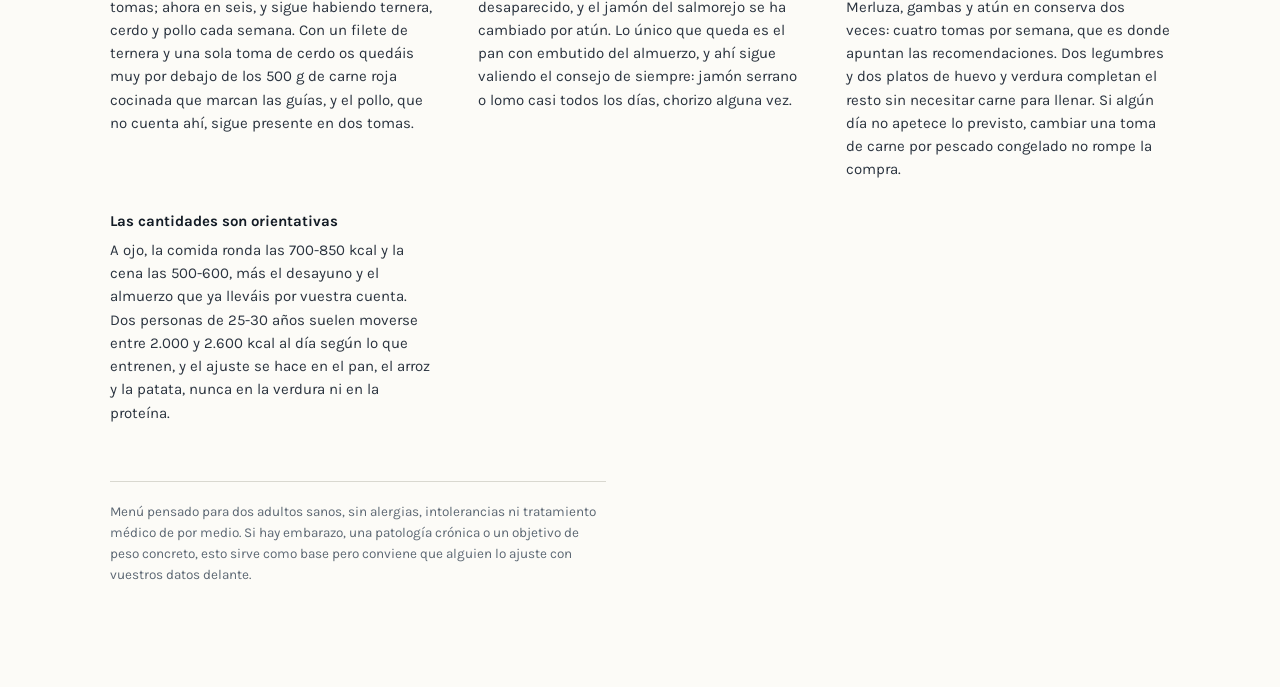
==== commit cd94c8c5: "Reduce meat and add variety across the weekly menu Cut meat-based meals from 11/14 to 6/14, raising " ====
--- a/index.html
+++ b/index.html
@@ -3,9 +3,9 @@
 <head>
 <meta charset="utf-8">
 <meta name="viewport" content="width=device-width, initial-scale=1">
-<meta name="description" content="Catorce platos para dos, del miércoles por la noche al miércoles a mediodía: carne en once de las catorce tomas, una rotación para repetir semanas y una compra de treinta y cinco artículos.">
+<meta name="description" content="Catorce platos para dos, del miércoles por la noche al miércoles a mediodía: carne en seis de las catorce tomas, pescado, legumbre y huevo en el resto, una rotación para repetir semanas y una compra de treinta y cinco artículos.">
 <meta property="og:title" content="Catorce Platos">
-<meta property="og:description" content="Catorce platos para dos, del miércoles por la noche al miércoles a mediodía: carne en once de las catorce tomas, una rotación para repetir semanas y una compra de treinta y cinco artículos.">
+<meta property="og:description" content="Catorce platos para dos, del miércoles por la noche al miércoles a mediodía: carne en seis de las catorce tomas, pescado, legumbre y huevo en el resto, una rotación para repetir semanas y una compra de treinta y cinco artículos.">
 <meta property="og:type" content="website">
 <link rel="icon" href="data:image/svg+xml,<svg xmlns=%22http://www.w3.org/2000/svg%22 viewBox=%220 0 100 100%22><text y=%22.9em%22 font-size=%2290%22>%F0%9F%A5%98</text></svg>">
 <style>
@@ -588,12 +588,13 @@
 
   <header class="cabecera">
     <p class="eyebrow">Menú semanal · Cocina española de diario</p>
-    <h1>Catorce platos<br><em>y carne casi todos los días</em></h1>
-    <p class="entradilla">Catorce tomas seguidas para dos, del miércoles por la noche al miércoles a mediodía. Once llevan carne. Cada toma dice primero de qué va —carne a la plancha, legumbre con embutido, asado— y debajo lleva una receta de sugerencia y otras tres para las semanas siguientes. Treinta y cinco artículos en la compra, ni uno más.</p>
+    <h1>Catorce platos<br><em>con menos carne y más variedad</em></h1>
+    <p class="entradilla">Catorce tomas seguidas para dos, del miércoles por la noche al miércoles a mediodía. Seis llevan carne, cuatro pescado o marisco, y las otras cuatro reparten legumbre, huevo y verdura. Cada toma dice primero de qué va —legumbre con verdura, arroz de marisco, tortilla— y debajo lleva una receta de sugerencia y otras tres para las semanas siguientes. Treinta y cinco artículos en la compra, ni uno más.</p>
     <ul class="supuestos">
       <li>2 personas · 25-30 años</li>
       <li>Del miércoles cena al miércoles comida</li>
-      <li>Carne en 11 de las 14 tomas</li>
+      <li>Carne en 6 de las 14 tomas</li>
+      <li>Pescado en 4 · legumbre y huevo en 4</li>
       <li>35 artículos en la lista</li>
       <li>20-35 min (salvo el asado del domingo)</li>
       <li>Pensado para repetir semanas</li>
@@ -614,7 +615,7 @@
     <div class="tarea">
       <p class="reloj">Almuerzo</p>
       <h3>Pan con embutido</h3>
-      <p>Media barra con jamón, lomo o chorizo, y fruta si el cuerpo la pide. Por eso la barra diaria y los 700 g de embutido están en la lista de la compra.</p>
+      <p>Media barra con jamón o lomo casi todos los días, chorizo alguna vez, y fruta si el cuerpo la pide. Por eso la barra diaria y los 700 g de embutido están en la lista de la compra.</p>
     </div>
     <div class="tarea">
       <p class="reloj">Postre de cena</p>
@@ -661,11 +662,11 @@
       </div>
       <div class="toma toma--comida">
         <div class="toma-cab"><span class="marca"></span>Comida<span class="reloj">30 min</span></div>
-        <h3>Legumbre con embutido</h3>
-        <p class="sug"><em>Sugerencia</em><b>Lentejas con chorizo y panceta</b></p>
-        <p>Arranca del sofrito de ayer. Chorizo en rodajas y panceta en dados dos minutos, hasta que suelten la grasa; después las lentejas, laurel, una cucharadita de pimentón de la Vera y agua a dos dedos por encima. Veinticinco minutos a fuego medio, casi sin remover.</p>
-        <p class="rot"><em>Otras semanas</em> · Garbanzos con chorizo · Lentejas con costilla · Alubias con panceta y pimentón</p>
-        <ul class="chips"><li class="destaca">Legumbre</li><li>Embutido</li><li>Verdura</li></ul>
+        <h3>Legumbre con verdura</h3>
+        <p class="sug"><em>Sugerencia</em><b>Lentejas con verduras y comino</b></p>
+        <p>Arranca del sofrito de ayer, sin embutido esta vez: añade zanahoria y calabacín en dados, las lentejas, laurel y una cucharadita de comino. Agua a dos dedos por encima y veinticinco minutos a fuego medio, casi sin remover. El pimentón de la Vera va al final, fuera del fuego.</p>
+        <p class="rot"><em>Otras semanas</em> · Garbanzos con calabaza y comino · Lentejas con espinacas · Alubias con pisto y pimentón</p>
+        <ul class="chips"><li class="destaca">Legumbre</li><li>Verdura</li></ul>
       </div>
       <div class="toma toma--cena">
         <div class="toma-cab"><span class="marca"></span>Cena<span class="reloj">10 min</span></div>
@@ -707,19 +708,19 @@
       </div>
       <div class="toma toma--comida">
         <div class="toma-cab"><span class="marca"></span>Comida<span class="reloj">35 min</span></div>
-        <h3>Arroz con carne</h3>
-        <p class="sug"><em>Sugerencia</em><b>Arroz con pollo y pimiento</b></p>
-        <p>Dora el pollo en la paella, calienta el sofrito en el mismo aceite y nacara el arroz redondo un minuto. Caldo caliente al doble de volumen y dieciocho minutos sin tocarlo: diez fuertes, ocho flojos. Cinco de reposo tapado con un paño.</p>
-        <p class="rot"><em>Otras semanas</em> · Arroz al horno · Arroz con costilla · Arroz meloso de magro</p>
-        <ul class="chips"><li class="destaca">Ave</li><li>Arroz</li><li>Verdura</li></ul>
+        <h3>Arroz de marisco</h3>
+        <p class="sug"><em>Sugerencia</em><b>Arroz con gambas y pimiento</b></p>
+        <p>Sofríe las gambas un minuto y resérvalas, que solo cojan color. En el mismo aceite, calienta el sofrito y nacara el arroz redondo un minuto. Caldo caliente al doble de volumen y dieciocho minutos sin tocarlo: diez fuertes, ocho flojos. Las gambas vuelven al arroz en el último minuto, con el fuego ya apagado.</p>
+        <p class="rot"><em>Otras semanas</em> · Arroz a banda con calamar · Fideuá con gambas · Arroz con mejillones y pimiento</p>
+        <ul class="chips"><li class="destaca">Marisco</li><li>Arroz</li><li>Verdura</li></ul>
       </div>
       <div class="toma toma--cena">
-        <div class="toma-cab"><span class="marca"></span>Cena<span class="reloj">25 min</span></div>
-        <h3>Carne picada a la plancha</h3>
-        <p class="sug"><em>Sugerencia</em><b>Hamburguesa casera con cebolla pochada</b></p>
-        <p>Cuatrocientos gramos de picada con un ajo muy picado y sal; forma cuatro hamburguesas gruesas y no las aplastes en la sartén. Tres minutos por cara a fuego fuerte. Mientras, una cebolla en juliana pochándose despacio al lado, y pan tostado.</p>
-        <p class="rot"><em>Otras semanas</em> · Pincho moruno de cerdo · Hamburguesa con champiñones · Filetes rusos en salsa</p>
-        <ul class="chips"><li class="destaca">Vacuno</li><li>Pan</li><li>Verdura</li></ul>
+        <div class="toma-cab"><span class="marca"></span>Cena<span class="reloj">30 min</span></div>
+        <h3>Tortilla de patata y cebolla</h3>
+        <p class="sug"><em>Sugerencia</em><b>Tortilla jugosa con cebolla pochada</b></p>
+        <p>Patata en láminas finas y cebolla en juliana, confitadas veinte minutos en aceite a fuego bajo hasta que estén blandas, no doradas. Escurre bien, mezcla con seis huevos batidos y sal, y cuaja en una sartén pequeña cuatro minutos por cada lado. Se le da la vuelta con un plato, sin prisa.</p>
+        <p class="rot"><em>Otras semanas</em> · Tortilla de calabacín y cebolla · Tortilla paisana con guisantes · Revuelto de patata y pimientos</p>
+        <ul class="chips"><li class="destaca">Huevo</li><li>Patata</li><li>Verdura</li></ul>
       </div>
     </article>
 
@@ -739,10 +740,10 @@
       <div class="toma toma--cena">
         <div class="toma-cab"><span class="marca"></span>Cena<span class="reloj">15 min</span></div>
         <h3>Sopa fría y picoteo</h3>
-        <p class="sug"><em>Sugerencia</em><b>Salmorejo con huevo y jamón</b></p>
-        <p>Tomate maduro, un buen trozo de pan del día anterior, ajo, vinagre y aceite en la batidora hasta que emulsione y palidezca. Muy frío, con huevo duro picado y jamón por encima. Al lado, montaditos de embutido y lo que haya sobrado del asado.</p>
-        <p class="rot"><em>Otras semanas</em> · Gazpacho con guarnición · Crema de calabacín con jamón · Sopa de ajo con huevo (en invierno)</p>
-        <ul class="chips"><li class="destaca">Embutido</li><li>Huevo</li><li>Verdura</li><li>Pan</li></ul>
+        <p class="sug"><em>Sugerencia</em><b>Salmorejo con huevo y atún</b></p>
+        <p>Tomate maduro, un buen trozo de pan del día anterior, ajo, vinagre y aceite en la batidora hasta que emulsione y palidezca. Muy frío, con huevo duro picado y atún en lascas por encima, en vez del jamón de siempre. Al lado, lo que haya sobrado del asado y unos taquitos de queso fresco.</p>
+        <p class="rot"><em>Otras semanas</em> · Gazpacho con guarnición de atún · Crema de calabacín con huevo duro · Ajoblanco con uvas (en verano)</p>
+        <ul class="chips"><li class="destaca">Pescado azul</li><li>Huevo</li><li>Verdura</li><li>Pan</li></ul>
       </div>
     </article>
 
@@ -754,16 +755,16 @@
       <div class="toma toma--comida">
         <div class="toma-cab"><span class="marca"></span>Comida<span class="reloj">25 min</span></div>
         <h3>Pasta con carne</h3>
-        <p class="sug"><em>Sugerencia</em><b>Macarrones con carne picada</b></p>
-        <p>Descongela una bolsa de picada y dórala fuerte, deshaciéndola con la cuchara hasta que se tueste. Sofrito, tomate triturado y quince minutos a fuego lento mientras cuece la pasta. Una pizca de comino y otra de pimentón lo cambian todo.</p>
-        <p class="rot"><em>Otras semanas</em> · Espaguetis con albóndigas · Macarrones con chorizo · Pasta al horno gratinada</p>
+        <p class="sug"><em>Sugerencia</em><b>Macarrones con carne picada y verdura</b></p>
+        <p>Descongela una bolsa de picada y dórala fuerte, deshaciéndola con la cuchara. Añade el sofrito, zanahoria rallada y calabacín en dados pequeños para que rinda más con menos carne, tomate triturado y quince minutos a fuego lento mientras cuece la pasta. Una pizca de comino y otra de pimentón lo cambian todo.</p>
+        <p class="rot"><em>Otras semanas</em> · Espaguetis con albóndigas · Macarrones con atún y tomate · Pasta al horno gratinada</p>
         <ul class="chips"><li class="destaca">Vacuno</li><li>Pasta</li><li>Verdura</li></ul>
       </div>
       <div class="toma toma--cena">
         <div class="toma-cab"><span class="marca"></span>Cena<span class="reloj">30 min</span></div>
         <h3>Verdura guisada con huevo</h3>
         <p class="sug"><em>Sugerencia</em><b>Pisto con huevos rotos</b></p>
-        <p>Calabacín, pimiento, cebolla y tomate en dados pequeños, tapados veinte minutos a fuego medio hasta que suelten el agua y se la vuelvan a beber. Rompe dos huevos encima, tapa cuatro minutos y sirve en la misma sartén. La única cena sin carne de la semana, y hace falta.</p>
+        <p>Calabacín, pimiento, cebolla y tomate en dados pequeños, tapados veinte minutos a fuego medio hasta que suelten el agua y se la vuelvan a beber. Rompe dos huevos encima, tapa cuatro minutos y sirve en la misma sartén. Ligera y sin carne ni pescado, para descansar de las dos cosas a mitad de semana.</p>
         <p class="rot"><em>Otras semanas</em> · Patatas a lo pobre con huevo · Huevos a la flamenca · Revuelto de calabacín y champiñón</p>
         <ul class="chips"><li class="destaca">Huevo</li><li>Verdura</li><li>Pan</li></ul>
       </div>
@@ -776,11 +777,11 @@
       </div>
       <div class="toma toma--comida">
         <div class="toma-cab"><span class="marca"></span>Comida<span class="reloj">30 min</span></div>
-        <h3>Legumbre con carne</h3>
-        <p class="sug"><em>Sugerencia</em><b>Garbanzos con magro de cerdo</b></p>
-        <p>Dora el magro en dados hasta que esté bien tostado, añade el último sofrito y, fuera del fuego, el pimentón para que no se queme. Vuelve al calor con los garbanzos escurridos y un cazo de caldo: quince minutos moviendo la cazuela en vez de remover, y liga solo.</p>
-        <p class="rot"><em>Otras semanas</em> · Alubias con magro · Garbanzos con pollo · Potaje con chorizo</p>
-        <ul class="chips"><li class="destaca">Legumbre</li><li>Cerdo</li><li>Verdura</li></ul>
+        <h3>Potaje de vigilia</h3>
+        <p class="sug"><em>Sugerencia</em><b>Garbanzos con espinacas y huevo duro</b></p>
+        <p>Sofrito, garbanzos escurridos, espinacas frescas o congeladas y un cazo de caldo; comino y, fuera del fuego, el pimentón para que no amargue. Quince minutos moviendo la cazuela en vez de remover, hasta que la espinaca esté hecha y el caldo haya espesado un poco. Huevo duro en cuartos por encima al servir.</p>
+        <p class="rot"><em>Otras semanas</em> · Lentejas con verduras de invierno · Alubias con calabaza y comino · Garbanzos con bacalao y espinacas</p>
+        <ul class="chips"><li class="destaca">Legumbre</li><li>Verdura</li><li>Huevo</li></ul>
       </div>
       <div class="toma toma--cena">
         <div class="toma-cab"><span class="marca"></span>Cena<span class="reloj">20 min</span></div>
@@ -822,12 +823,12 @@
     <div class="tarea">
       <p class="reloj">20 min</p>
       <h3>Un sofrito grande</h3>
-      <p>Cebolla, ajo, pimiento y tomate para cinco usos: lentejas, chilindrón, arroz, macarrones y garbanzos. Un táper en la nevera para lo de esta semana y dos bolsas planas al congelador para el lunes y el martes.</p>
+      <p>Cebolla, ajo, pimiento y tomate para cinco usos: lentejas, chilindrón, arroz, macarrones y potaje. Un táper en la nevera para lo de esta semana y dos bolsas planas al congelador para el lunes y el martes.</p>
     </div>
     <div class="tarea">
       <p class="reloj">10 min</p>
-      <h3>Partir y congelar la carne</h3>
-      <p>Lo más importante con una nevera pequeña. La carne se compra una vez y se porciona el mismo día: en la nevera solo se quedan los filetes del miércoles y el pollo del viernes. Todo lo demás, bolsas planas y congelador.</p>
+      <h3>Partir y congelar carne y pescado</h3>
+      <p>Lo más importante con una nevera pequeña. Todo se compra una vez y se porciona el mismo día: en la nevera solo se quedan los filetes del miércoles y el pollo del viernes. El resto —incluidos el pollo del asado, la merluza y las gambas— va en bolsas planas al congelador.</p>
     </div>
     <div class="tarea">
       <p class="reloj">10 min</p>
@@ -837,7 +838,7 @@
     <div class="tarea">
       <p class="reloj">5 min</p>
       <h3>Verdura lavada</h3>
-      <p>Lechuga y tomate limpios y en un recipiente. La ensalada solo se hace si está a mano; si hay que lavarla, no se hace.</p>
+      <p>Lechuga, tomate y espinacas limpios y en un recipiente. La ensalada solo se hace si está a mano; si hay que lavarla, no se hace.</p>
     </div>
   </div>
 
@@ -850,47 +851,47 @@
     <div class="puesto">
       <h3>Frutería y verdulería</h3>
       <ul>
-        <li>Cebolla <span class="cant">2 kg</span></li>
+        <li>Cebolla <span class="cant">2,5 kg</span></li>
         <li>Ajos <span class="cant">1 cabeza</span></li>
-        <li>Tomate maduro <span class="cant">2 kg</span></li>
+        <li>Tomate maduro <span class="cant">2,5 kg</span></li>
         <li>Pimiento verde <span class="cant">4 ud</span></li>
         <li>Pimiento rojo <span class="cant">2 ud</span></li>
-        <li>Patata <span class="cant">3 kg</span></li>
+        <li>Patata <span class="cant">3,5 kg</span></li>
         <li>Zanahoria <span class="cant">4 ud</span></li>
         <li>Calabacín <span class="cant">2 ud</span></li>
         <li>Champiñones <span class="cant">250 g</span></li>
+        <li>Espinacas frescas <span class="cant">300 g</span></li>
         <li>Lechuga <span class="cant">1 ud</span></li>
       </ul>
-      <p class="apunte">Diez verduras y todas entran en más de un plato. La fruta va aparte: es la de vuestros desayunos y almuerzos.</p>
+      <p class="apunte">Once verduras y todas entran en más de un plato. La fruta va aparte: es la de vuestros desayunos y almuerzos.</p>
     </div>
     <div class="puesto">
       <h3>Carnicería</h3>
       <ul>
         <li>Filetes de ternera <span class="cant">500 g</span></li>
-        <li>Carne picada mixta <span class="cant">1 kg</span></li>
-        <li>Pollo troceado <span class="cant">2 kg</span></li>
-        <li>Magro de cerdo en dados <span class="cant">700 g</span></li>
-        <li>Chorizo <span class="cant">200 g</span></li>
-        <li>Panceta <span class="cant">150 g</span></li>
+        <li>Carne picada mixta <span class="cant">700 g</span></li>
+        <li>Pollo troceado <span class="cant">1,5 kg</span></li>
+        <li>Magro de cerdo en dados <span class="cant">350 g</span></li>
         <li>Embutido para almuerzos <span class="cant">700 g</span></li>
       </ul>
       <h3 style="margin-top:22px">Congelados</h3>
       <ul>
         <li>Lomos de merluza <span class="cant">500 g</span></li>
+        <li>Gambas peladas <span class="cant">300 g</span></li>
         <li>Guisantes <span class="cant">400 g</span></li>
       </ul>
     </div>
     <div class="puesto">
       <h3>Huevos y lácteos</h3>
       <ul>
-        <li>Huevos <span class="cant">18 ud</span></li>
+        <li>Huevos <span class="cant">20 ud</span></li>
         <li>Yogur natural <span class="cant">14 ud</span></li>
         <li>Leche <span class="cant">6 L</span></li>
       </ul>
       <h3 style="margin-top:22px">Conservas</h3>
       <ul>
         <li>Garbanzos cocidos <span class="cant">1 bote 400 g</span></li>
-        <li>Ventresca o atún <span class="cant">3 latas</span></li>
+        <li>Ventresca o atún <span class="cant">5 latas</span></li>
         <li>Tomate triturado <span class="cant">1 brik</span></li>
       </ul>
     </div>
@@ -900,7 +901,7 @@
         <li>Lentejas pardinas <span class="cant">250 g</span></li>
         <li>Arroz redondo <span class="cant">300 g</span></li>
         <li>Macarrones <span class="cant">300 g</span></li>
-        <li>Caldo de pollo <span class="cant">1 L o pastillas</span></li>
+        <li>Caldo de pollo o pescado <span class="cant">1 L o pastillas</span></li>
         <li>Aceite de oliva virgen extra <span class="cant">1 L</span></li>
         <li>Vinagre <span class="cant">1 botella</span></li>
         <li>Pimentón de la Vera <span class="cant">1 lata</span></li>
@@ -920,8 +921,8 @@
   <div class="tareas">
     <div class="tarea">
       <p class="reloj">Congelador</p>
-      <h3>Casi toda la carne</h3>
-      <p>Picada en tres bolsas planas, pollo en dos, magro en dos, merluza y guisantes en su bolsa. Congelado el mismo miércoles y bajado a la nevera la noche antes de cada plato: cero riesgo de que se estropee nada.</p>
+      <h3>Carne y pescado porcionados</h3>
+      <p>Picada en dos bolsas planas, pollo en dos —piezas para el viernes, cuartos para el asado del domingo—, magro en una, y las bolsas de merluza, gambas y guisantes. Congelado el mismo miércoles y bajado a la nevera la noche antes de cada plato: cero riesgo de que se estropee nada.</p>
     </div>
     <div class="tarea">
       <p class="reloj">Nevera</p>
@@ -931,7 +932,7 @@
     <div class="tarea">
       <p class="reloj">Fuera</p>
       <h3>Patata, cebolla y tomate</h3>
-      <p>Los tres kilos de patata y los dos de cebolla no van a la nevera: sitio fresco, oscuro y aireado. El tomate, en la encimera, madura mejor y sabe a algo.</p>
+      <p>Los tres kilos y medio de patata y los dos kilos y medio de cebolla no van a la nevera: sitio fresco, oscuro y aireado. El tomate, en la encimera, madura mejor y sabe a algo.</p>
     </div>
     <div class="tarea">
       <p class="reloj">Orden</p>
@@ -946,12 +947,13 @@
   </div>
 
   <div class="balance">
-    <div><p class="valor">11</p><p class="clave">Con carne</p></div>
-    <div><p class="valor">4</p><p class="clave">Vacuno</p></div>
-    <div><p class="valor">4</p><p class="clave">Cerdo y embutido</p></div>
-    <div><p class="valor">3</p><p class="clave">Ave</p></div>
-    <div><p class="valor">2</p><p class="clave">Pescado</p></div>
+    <div><p class="valor">6</p><p class="clave">Con carne</p></div>
+    <div><p class="valor">4</p><p class="clave">Pescado y marisco</p></div>
+    <div><p class="valor">3</p><p class="clave">Vacuno</p></div>
+    <div><p class="valor">2</p><p class="clave">Ave</p></div>
+    <div><p class="valor">1</p><p class="clave">Cerdo</p></div>
     <div><p class="valor">2</p><p class="clave">Legumbre</p></div>
+    <div><p class="valor">2</p><p class="clave">Vegetariano</p></div>
     <div><p class="valor">14</p><p class="clave">Con verdura</p></div>
   </div>
 
@@ -963,7 +965,7 @@
   <div class="notas">
     <div class="nota">
       <h3>Las casillas no se tocan</h3>
-      <p>Lo que se repite cada semana son las catorce casillas: carne a la plancha el miércoles, legumbre con embutido el jueves, asado el domingo. Lo que cambia es la receta de dentro. Cada toma trae tres alternativas en la línea de rotación, así que hay cuatro semanas antes de repetir un plato exacto, y para entonces ya apetece.</p>
+      <p>Lo que se repite cada semana son las catorce casillas: carne a la plancha el miércoles, legumbre con verdura el jueves, asado el domingo. Lo que cambia es la receta de dentro. Cada toma trae tres alternativas en la línea de rotación, así que hay cuatro semanas antes de repetir un plato exacto, y para entonces ya apetece.</p>
     </div>
     <div class="nota">
       <h3>La lista casi no cambia</h3>
@@ -986,16 +988,16 @@
 
   <div class="notas">
     <div class="nota">
-      <h3>Once tomas con carne: se puede</h3>
-      <p>Pedisteis carne y aquí la hay, pero conviene saber dónde está el listón. Las recomendaciones habituales sitúan la carne roja —vacuno, cerdo, cordero— en torno a 500 g a la semana ya cocinados: con cuatro tomas de vacuno y las de cerdo estáis justo en ese entorno, no por encima. El ave no cuenta ahí, y por eso hay tres.</p>
+      <h3>Seis tomas con carne, con margen de sobra</h3>
+      <p>Antes había carne en once de las catorce tomas; ahora en seis, y sigue habiendo ternera, cerdo y pollo cada semana. Con un filete de ternera y una sola toma de cerdo os quedáis muy por debajo de los 500 g de carne roja cocinada que marcan las guías, y el pollo, que no cuenta ahí, sigue presente en dos tomas.</p>
     </div>
     <div class="nota">
-      <h3>Lo que sí vigilaría es el embutido</h3>
-      <p>El pan con embutido de cada almuerzo son siete tomas más que no aparecen en el menú, y el chorizo y la panceta de los guisos se suman. Es lo único de la semana que ganaría con un cambio pequeño: jamón serrano o lomo la mayoría de los días y dejar el chorizo para la cazuela, donde rinde más con menos cantidad.</p>
+      <h3>El embutido, ya solo en el bocadillo</h3>
+      <p>El chorizo y la panceta de los guisos han desaparecido, y el jamón del salmorejo se ha cambiado por atún. Lo único que queda es el pan con embutido del almuerzo, y ahí sigue valiendo el consejo de siempre: jamón serrano o lomo casi todos los días, chorizo alguna vez.</p>
     </div>
     <div class="nota">
-      <h3>Dos tomas de pescado son pocas</h3>
-      <p>Lo digo y no insisto más: dos son el mínimo, no el objetivo. Si algún día no apetece carne, el hueco natural es la cena del martes, y con lomos congelados no hay que cambiar la compra. Y si no, no pasa nada: la semana se sostiene igual.</p>
+      <h3>Cuatro tomas de pescado, ya sobre el mínimo</h3>
+      <p>Merluza, gambas y atún en conserva dos veces: cuatro tomas por semana, que es donde apuntan las recomendaciones. Dos legumbres y dos platos de huevo y verdura completan el resto sin necesitar carne para llenar. Si algún día no apetece lo previsto, cambiar una toma de carne por pescado congelado no rompe la compra.</p>
     </div>
     <div class="nota">
       <h3>Las cantidades son orientativas</h3>
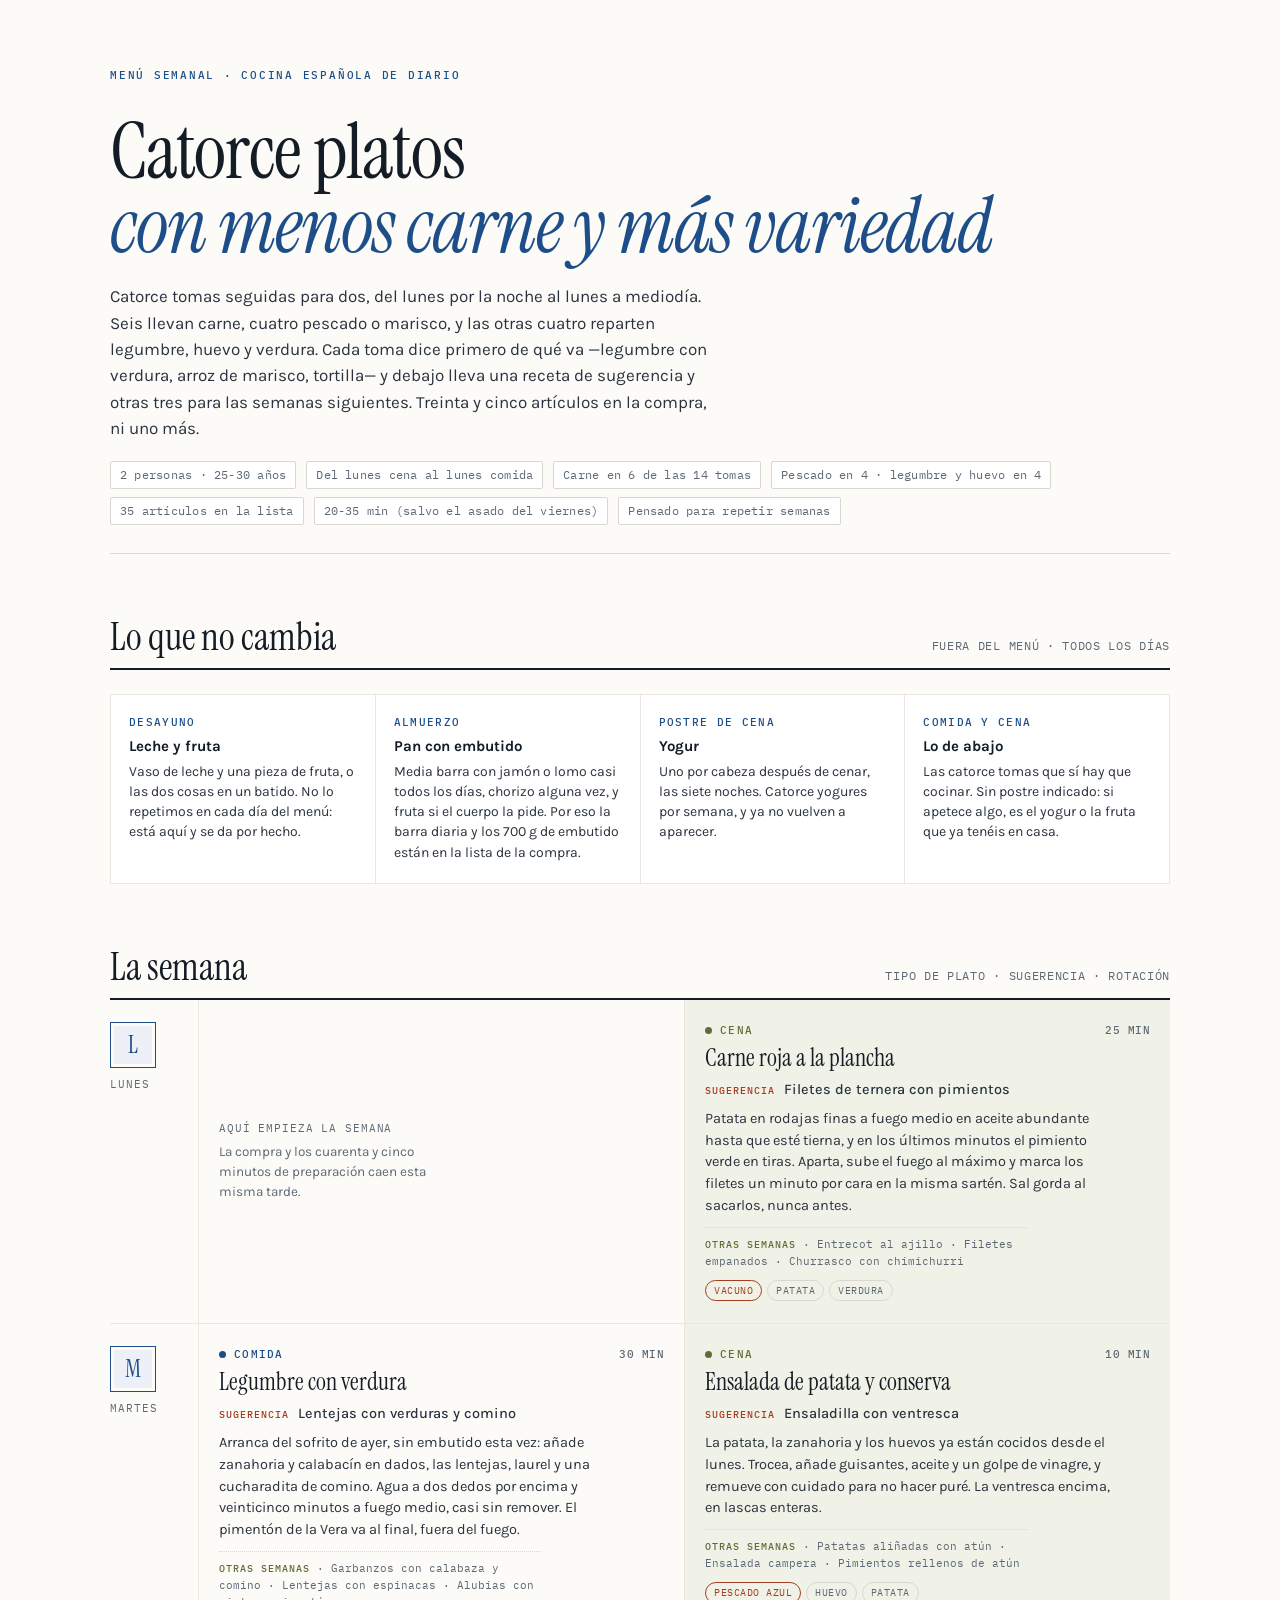
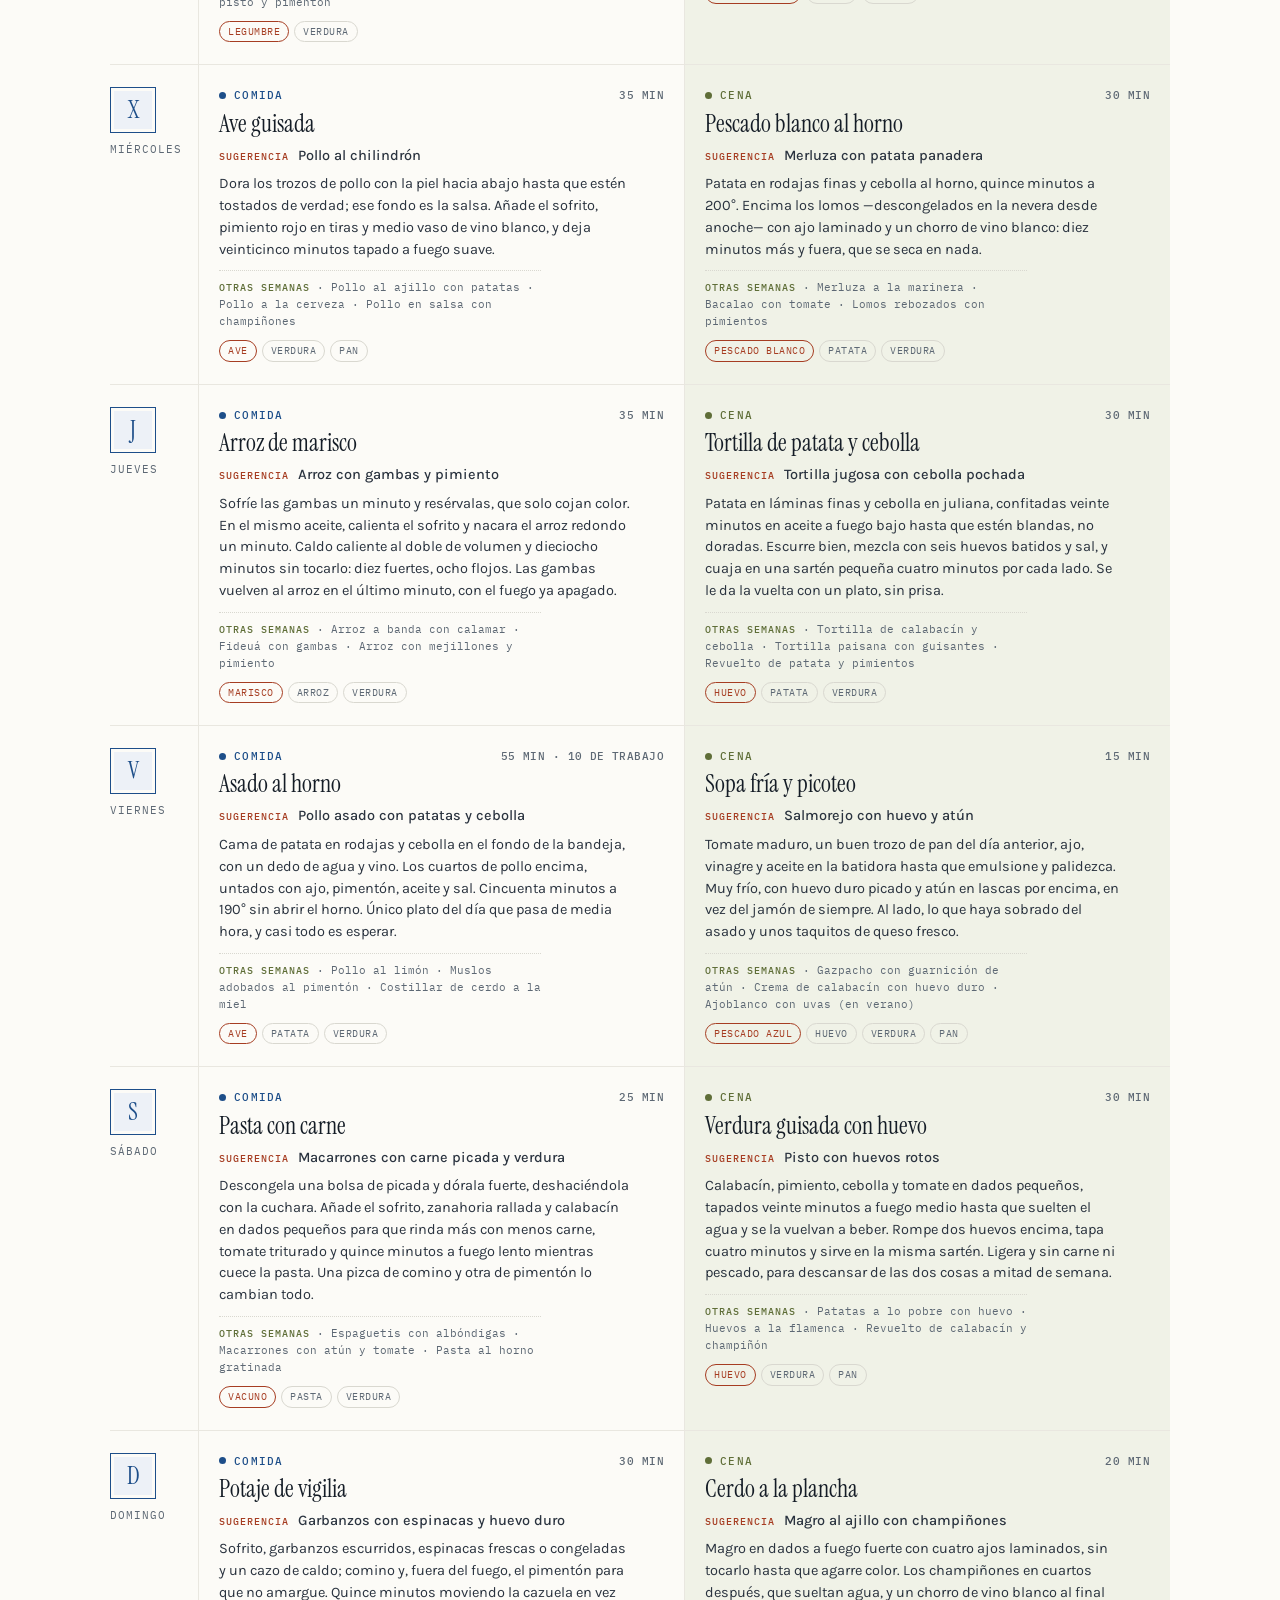
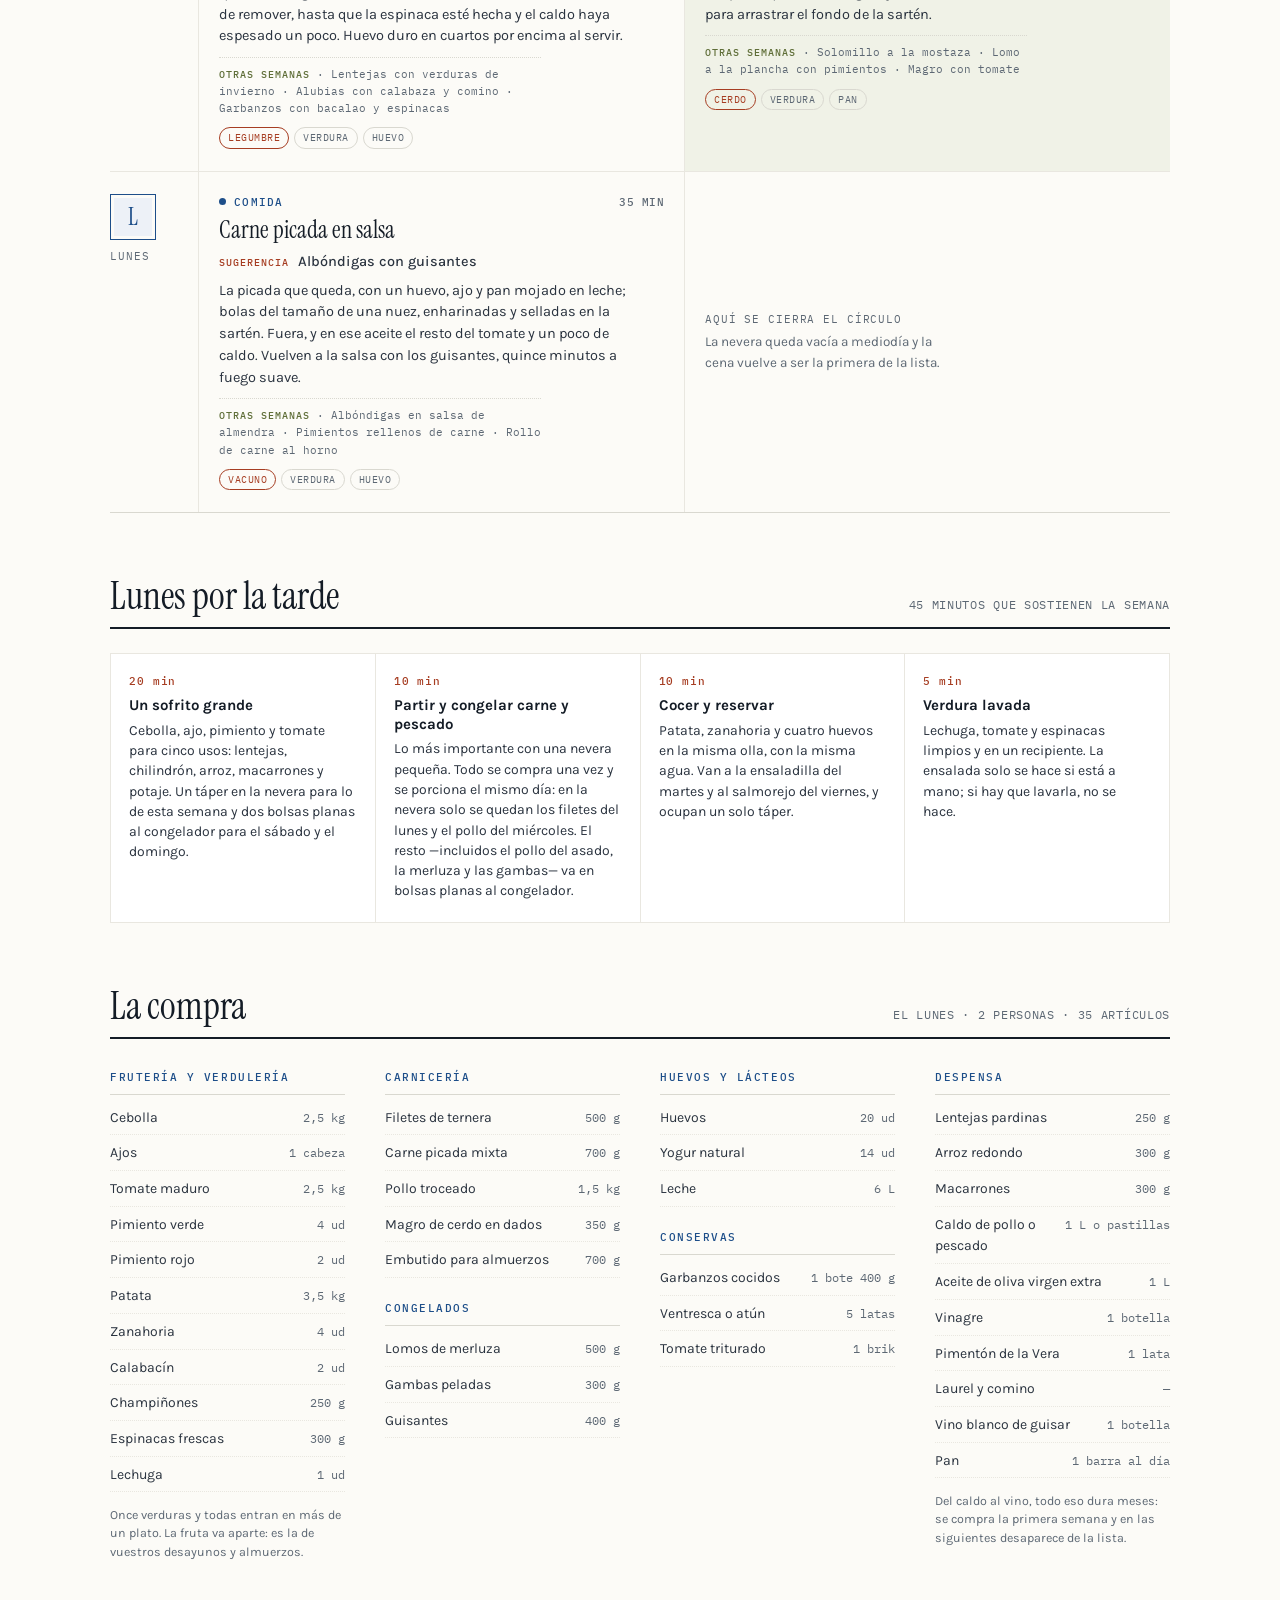
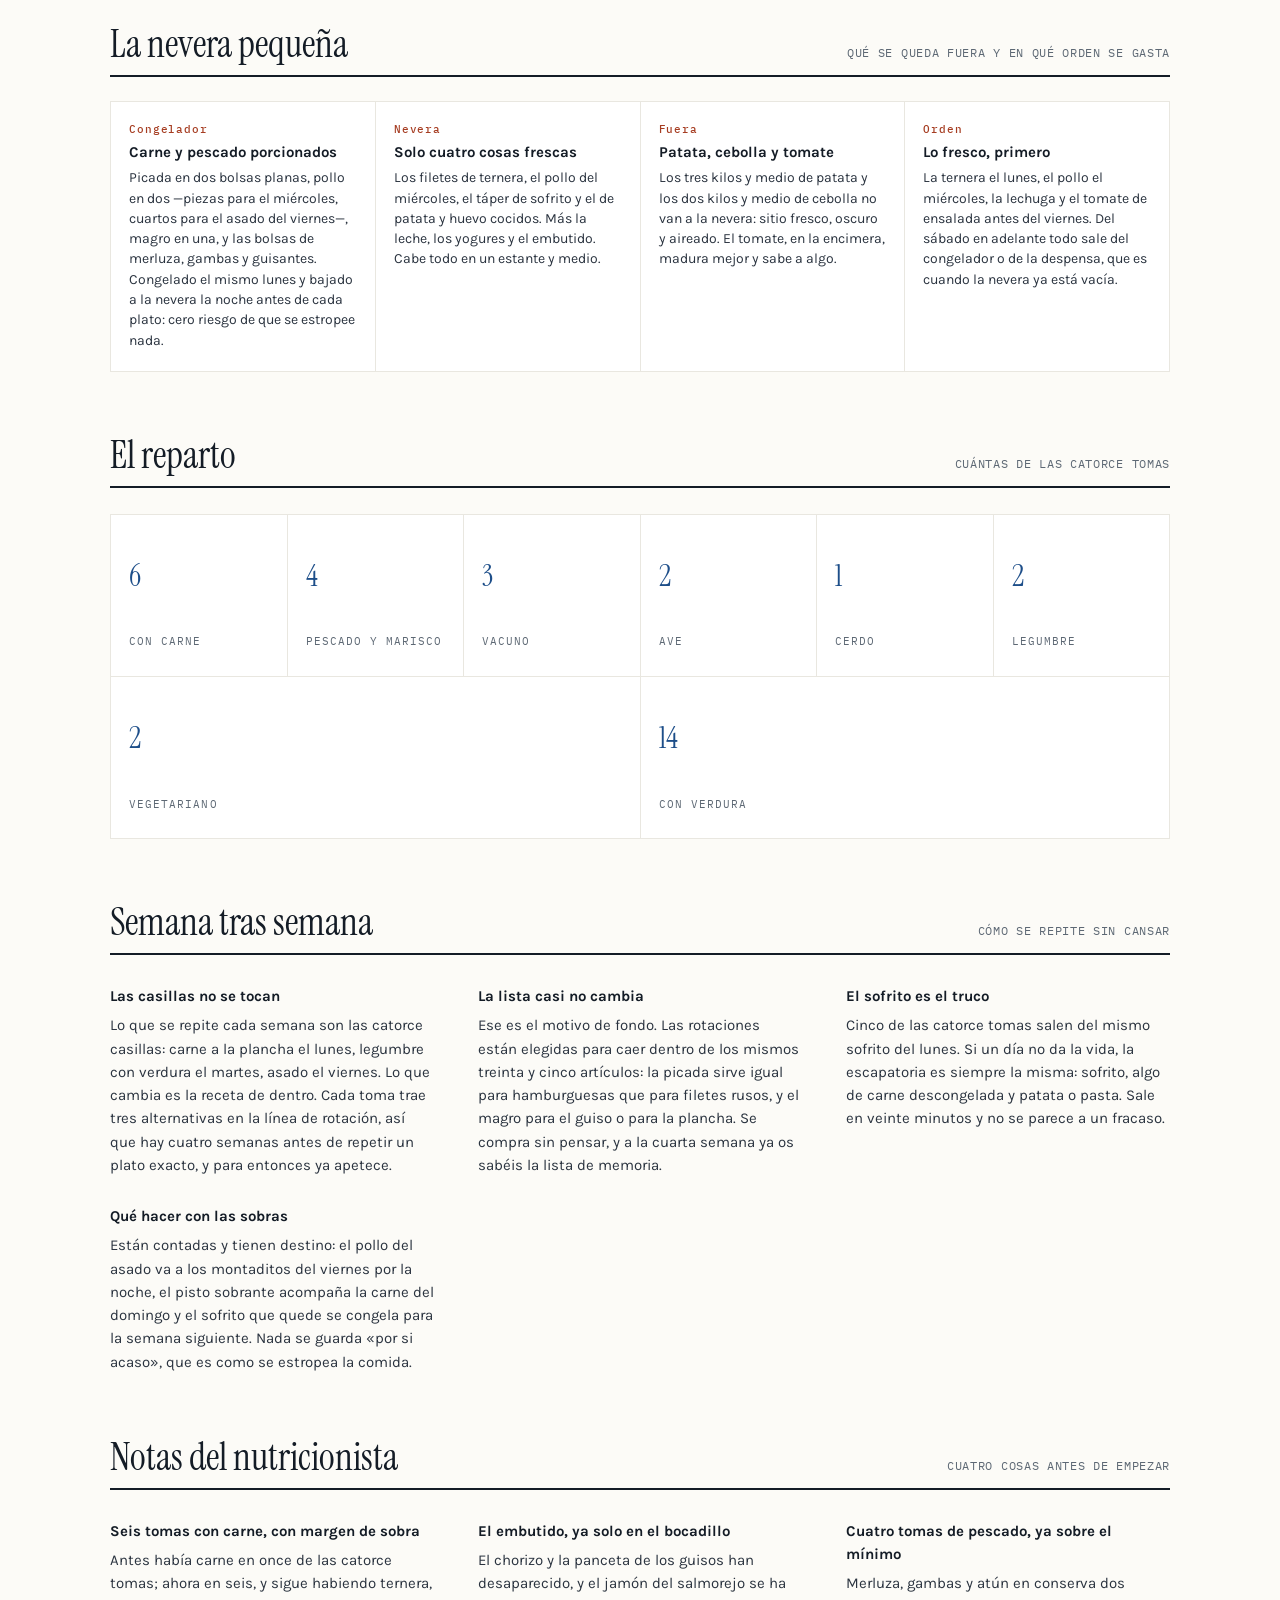
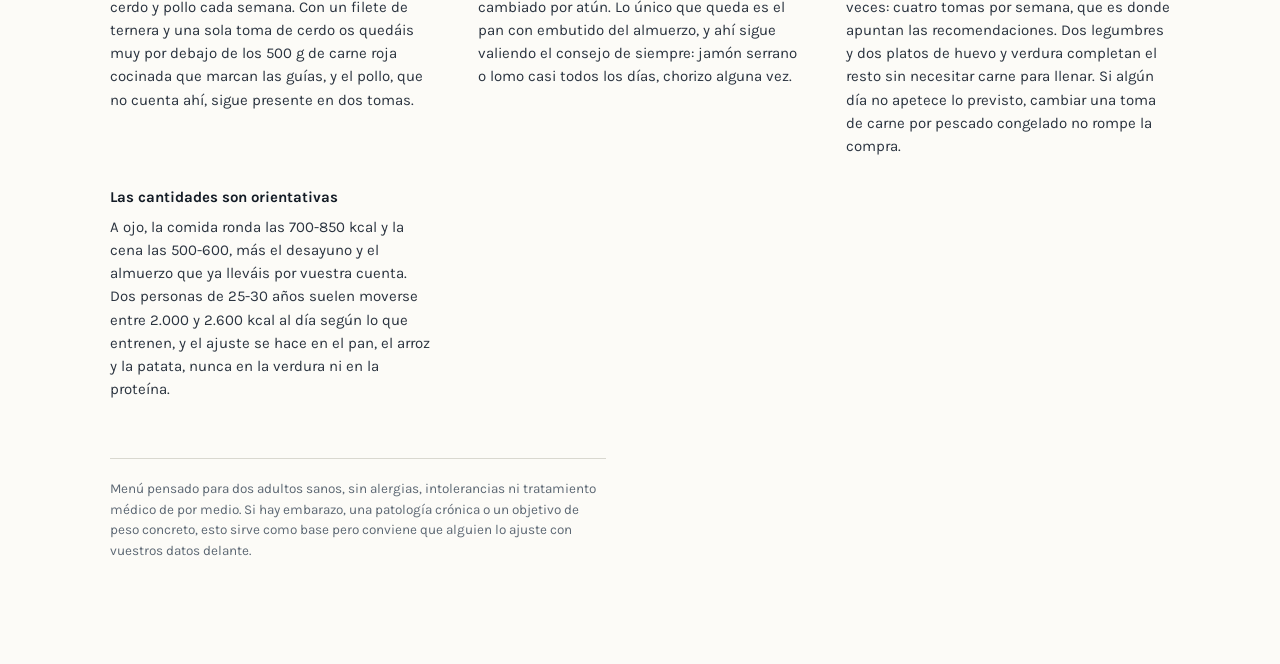
==== commit 1c1f71c2: "Cambiar el inicio de la semana de miércoles a lunes Co-Authored-By: Claude Sonnet 5 <noreply@anthrop" ====
--- a/index.html
+++ b/index.html
@@ -3,9 +3,9 @@
 <head>
 <meta charset="utf-8">
 <meta name="viewport" content="width=device-width, initial-scale=1">
-<meta name="description" content="Catorce platos para dos, del miércoles por la noche al miércoles a mediodía: carne en seis de las catorce tomas, pescado, legumbre y huevo en el resto, una rotación para repetir semanas y una compra de treinta y cinco artículos.">
+<meta name="description" content="Catorce platos para dos, del lunes por la noche al lunes a mediodía: carne en seis de las catorce tomas, pescado, legumbre y huevo en el resto, una rotación para repetir semanas y una compra de treinta y cinco artículos.">
 <meta property="og:title" content="Catorce Platos">
-<meta property="og:description" content="Catorce platos para dos, del miércoles por la noche al miércoles a mediodía: carne en seis de las catorce tomas, pescado, legumbre y huevo en el resto, una rotación para repetir semanas y una compra de treinta y cinco artículos.">
+<meta property="og:description" content="Catorce platos para dos, del lunes por la noche al lunes a mediodía: carne en seis de las catorce tomas, pescado, legumbre y huevo en el resto, una rotación para repetir semanas y una compra de treinta y cinco artículos.">
 <meta property="og:type" content="website">
 <link rel="icon" href="data:image/svg+xml,<svg xmlns=%22http://www.w3.org/2000/svg%22 viewBox=%220 0 100 100%22><text y=%22.9em%22 font-size=%2290%22>%F0%9F%A5%98</text></svg>">
 <style>
@@ -358,7 +358,7 @@
     border-color: var(--pimenton);
   }
 
-  /* ---------- domingo de preparación ---------- */
+  /* ---------- lunes de preparación ---------- */
 
   .tareas {
     display: grid;
@@ -589,14 +589,14 @@
   <header class="cabecera">
     <p class="eyebrow">Menú semanal · Cocina española de diario</p>
     <h1>Catorce platos<br><em>con menos carne y más variedad</em></h1>
-    <p class="entradilla">Catorce tomas seguidas para dos, del miércoles por la noche al miércoles a mediodía. Seis llevan carne, cuatro pescado o marisco, y las otras cuatro reparten legumbre, huevo y verdura. Cada toma dice primero de qué va —legumbre con verdura, arroz de marisco, tortilla— y debajo lleva una receta de sugerencia y otras tres para las semanas siguientes. Treinta y cinco artículos en la compra, ni uno más.</p>
+    <p class="entradilla">Catorce tomas seguidas para dos, del lunes por la noche al lunes a mediodía. Seis llevan carne, cuatro pescado o marisco, y las otras cuatro reparten legumbre, huevo y verdura. Cada toma dice primero de qué va —legumbre con verdura, arroz de marisco, tortilla— y debajo lleva una receta de sugerencia y otras tres para las semanas siguientes. Treinta y cinco artículos en la compra, ni uno más.</p>
     <ul class="supuestos">
       <li>2 personas · 25-30 años</li>
-      <li>Del miércoles cena al miércoles comida</li>
+      <li>Del lunes cena al lunes comida</li>
       <li>Carne en 6 de las 14 tomas</li>
       <li>Pescado en 4 · legumbre y huevo en 4</li>
       <li>35 artículos en la lista</li>
-      <li>20-35 min (salvo el asado del domingo)</li>
+      <li>20-35 min (salvo el asado del viernes)</li>
       <li>Pensado para repetir semanas</li>
     </ul>
   </header>
@@ -638,8 +638,8 @@
 
     <article class="dia">
       <div class="fecha">
-        <div class="azulejo" aria-hidden="true">X</div>
-        <span>Miércoles</span>
+        <div class="azulejo" aria-hidden="true">L</div>
+        <span>Lunes</span>
       </div>
       <div class="toma toma--linde">
         <p>Aquí empieza la semana</p>
@@ -657,8 +657,8 @@
 
     <article class="dia">
       <div class="fecha">
-        <div class="azulejo" aria-hidden="true">J</div>
-        <span>Jueves</span>
+        <div class="azulejo" aria-hidden="true">M</div>
+        <span>Martes</span>
       </div>
       <div class="toma toma--comida">
         <div class="toma-cab"><span class="marca"></span>Comida<span class="reloj">30 min</span></div>
@@ -672,7 +672,7 @@
         <div class="toma-cab"><span class="marca"></span>Cena<span class="reloj">10 min</span></div>
         <h3>Ensalada de patata y conserva</h3>
         <p class="sug"><em>Sugerencia</em><b>Ensaladilla con ventresca</b></p>
-        <p>La patata, la zanahoria y los huevos ya están cocidos desde el miércoles. Trocea, añade guisantes, aceite y un golpe de vinagre, y remueve con cuidado para no hacer puré. La ventresca encima, en lascas enteras.</p>
+        <p>La patata, la zanahoria y los huevos ya están cocidos desde el lunes. Trocea, añade guisantes, aceite y un golpe de vinagre, y remueve con cuidado para no hacer puré. La ventresca encima, en lascas enteras.</p>
         <p class="rot"><em>Otras semanas</em> · Patatas aliñadas con atún · Ensalada campera · Pimientos rellenos de atún</p>
         <ul class="chips"><li class="destaca">Pescado azul</li><li>Huevo</li><li>Patata</li></ul>
       </div>
@@ -680,8 +680,8 @@
 
     <article class="dia">
       <div class="fecha">
-        <div class="azulejo" aria-hidden="true">V</div>
-        <span>Viernes</span>
+        <div class="azulejo" aria-hidden="true">X</div>
+        <span>Miércoles</span>
       </div>
       <div class="toma toma--comida">
         <div class="toma-cab"><span class="marca"></span>Comida<span class="reloj">35 min</span></div>
@@ -703,8 +703,8 @@
 
     <article class="dia">
       <div class="fecha">
-        <div class="azulejo" aria-hidden="true">S</div>
-        <span>Sábado</span>
+        <div class="azulejo" aria-hidden="true">J</div>
+        <span>Jueves</span>
       </div>
       <div class="toma toma--comida">
         <div class="toma-cab"><span class="marca"></span>Comida<span class="reloj">35 min</span></div>
@@ -726,8 +726,8 @@
 
     <article class="dia">
       <div class="fecha">
-        <div class="azulejo" aria-hidden="true">D</div>
-        <span>Domingo</span>
+        <div class="azulejo" aria-hidden="true">V</div>
+        <span>Viernes</span>
       </div>
       <div class="toma toma--comida">
         <div class="toma-cab"><span class="marca"></span>Comida<span class="reloj">55 min · 10 de trabajo</span></div>
@@ -749,8 +749,8 @@
 
     <article class="dia">
       <div class="fecha">
-        <div class="azulejo" aria-hidden="true">L</div>
-        <span>Lunes</span>
+        <div class="azulejo" aria-hidden="true">S</div>
+        <span>Sábado</span>
       </div>
       <div class="toma toma--comida">
         <div class="toma-cab"><span class="marca"></span>Comida<span class="reloj">25 min</span></div>
@@ -772,8 +772,8 @@
 
     <article class="dia">
       <div class="fecha">
-        <div class="azulejo" aria-hidden="true">M</div>
-        <span>Martes</span>
+        <div class="azulejo" aria-hidden="true">D</div>
+        <span>Domingo</span>
       </div>
       <div class="toma toma--comida">
         <div class="toma-cab"><span class="marca"></span>Comida<span class="reloj">30 min</span></div>
@@ -795,8 +795,8 @@
 
     <article class="dia">
       <div class="fecha">
-        <div class="azulejo" aria-hidden="true">X</div>
-        <span>Miércoles</span>
+        <div class="azulejo" aria-hidden="true">L</div>
+        <span>Lunes</span>
       </div>
       <div class="toma toma--comida">
         <div class="toma-cab"><span class="marca"></span>Comida<span class="reloj">35 min</span></div>
@@ -815,7 +815,7 @@
   </section>
 
   <div class="rotulo">
-    <h2>Miércoles por la tarde</h2>
+    <h2>Lunes por la tarde</h2>
     <p>45 minutos que sostienen la semana</p>
   </div>
 
@@ -823,17 +823,17 @@
     <div class="tarea">
       <p class="reloj">20 min</p>
       <h3>Un sofrito grande</h3>
-      <p>Cebolla, ajo, pimiento y tomate para cinco usos: lentejas, chilindrón, arroz, macarrones y potaje. Un táper en la nevera para lo de esta semana y dos bolsas planas al congelador para el lunes y el martes.</p>
+      <p>Cebolla, ajo, pimiento y tomate para cinco usos: lentejas, chilindrón, arroz, macarrones y potaje. Un táper en la nevera para lo de esta semana y dos bolsas planas al congelador para el sábado y el domingo.</p>
     </div>
     <div class="tarea">
       <p class="reloj">10 min</p>
       <h3>Partir y congelar carne y pescado</h3>
-      <p>Lo más importante con una nevera pequeña. Todo se compra una vez y se porciona el mismo día: en la nevera solo se quedan los filetes del miércoles y el pollo del viernes. El resto —incluidos el pollo del asado, la merluza y las gambas— va en bolsas planas al congelador.</p>
+      <p>Lo más importante con una nevera pequeña. Todo se compra una vez y se porciona el mismo día: en la nevera solo se quedan los filetes del lunes y el pollo del miércoles. El resto —incluidos el pollo del asado, la merluza y las gambas— va en bolsas planas al congelador.</p>
     </div>
     <div class="tarea">
       <p class="reloj">10 min</p>
       <h3>Cocer y reservar</h3>
-      <p>Patata, zanahoria y cuatro huevos en la misma olla, con la misma agua. Van a la ensaladilla del jueves y al salmorejo del domingo, y ocupan un solo táper.</p>
+      <p>Patata, zanahoria y cuatro huevos en la misma olla, con la misma agua. Van a la ensaladilla del martes y al salmorejo del viernes, y ocupan un solo táper.</p>
     </div>
     <div class="tarea">
       <p class="reloj">5 min</p>
@@ -844,7 +844,7 @@
 
   <div class="rotulo">
     <h2>La compra</h2>
-    <p>El miércoles · 2 personas · 35 artículos</p>
+    <p>El lunes · 2 personas · 35 artículos</p>
   </div>
 
   <div class="compra">
@@ -922,12 +922,12 @@
     <div class="tarea">
       <p class="reloj">Congelador</p>
       <h3>Carne y pescado porcionados</h3>
-      <p>Picada en dos bolsas planas, pollo en dos —piezas para el viernes, cuartos para el asado del domingo—, magro en una, y las bolsas de merluza, gambas y guisantes. Congelado el mismo miércoles y bajado a la nevera la noche antes de cada plato: cero riesgo de que se estropee nada.</p>
+      <p>Picada en dos bolsas planas, pollo en dos —piezas para el miércoles, cuartos para el asado del viernes—, magro en una, y las bolsas de merluza, gambas y guisantes. Congelado el mismo lunes y bajado a la nevera la noche antes de cada plato: cero riesgo de que se estropee nada.</p>
     </div>
     <div class="tarea">
       <p class="reloj">Nevera</p>
       <h3>Solo cuatro cosas frescas</h3>
-      <p>Los filetes de ternera, el pollo del viernes, el táper de sofrito y el de patata y huevo cocidos. Más la leche, los yogures y el embutido. Cabe todo en un estante y medio.</p>
+      <p>Los filetes de ternera, el pollo del miércoles, el táper de sofrito y el de patata y huevo cocidos. Más la leche, los yogures y el embutido. Cabe todo en un estante y medio.</p>
     </div>
     <div class="tarea">
       <p class="reloj">Fuera</p>
@@ -937,7 +937,7 @@
     <div class="tarea">
       <p class="reloj">Orden</p>
       <h3>Lo fresco, primero</h3>
-      <p>La ternera el miércoles, el pollo el viernes, la lechuga y el tomate de ensalada antes del domingo. Del lunes en adelante todo sale del congelador o de la despensa, que es cuando la nevera ya está vacía.</p>
+      <p>La ternera el lunes, el pollo el miércoles, la lechuga y el tomate de ensalada antes del viernes. Del sábado en adelante todo sale del congelador o de la despensa, que es cuando la nevera ya está vacía.</p>
     </div>
   </div>
 
@@ -965,7 +965,7 @@
   <div class="notas">
     <div class="nota">
       <h3>Las casillas no se tocan</h3>
-      <p>Lo que se repite cada semana son las catorce casillas: carne a la plancha el miércoles, legumbre con verdura el jueves, asado el domingo. Lo que cambia es la receta de dentro. Cada toma trae tres alternativas en la línea de rotación, así que hay cuatro semanas antes de repetir un plato exacto, y para entonces ya apetece.</p>
+      <p>Lo que se repite cada semana son las catorce casillas: carne a la plancha el lunes, legumbre con verdura el martes, asado el viernes. Lo que cambia es la receta de dentro. Cada toma trae tres alternativas en la línea de rotación, así que hay cuatro semanas antes de repetir un plato exacto, y para entonces ya apetece.</p>
     </div>
     <div class="nota">
       <h3>La lista casi no cambia</h3>
@@ -973,11 +973,11 @@
     </div>
     <div class="nota">
       <h3>El sofrito es el truco</h3>
-      <p>Cinco de las catorce tomas salen del mismo sofrito del miércoles. Si un día no da la vida, la escapatoria es siempre la misma: sofrito, algo de carne descongelada y patata o pasta. Sale en veinte minutos y no se parece a un fracaso.</p>
+      <p>Cinco de las catorce tomas salen del mismo sofrito del lunes. Si un día no da la vida, la escapatoria es siempre la misma: sofrito, algo de carne descongelada y patata o pasta. Sale en veinte minutos y no se parece a un fracaso.</p>
     </div>
     <div class="nota">
       <h3>Qué hacer con las sobras</h3>
-      <p>Están contadas y tienen destino: el pollo del asado va a los montaditos del domingo por la noche, el pisto sobrante acompaña la carne del martes y el sofrito que quede se congela para la semana siguiente. Nada se guarda «por si acaso», que es como se estropea la comida.</p>
+      <p>Están contadas y tienen destino: el pollo del asado va a los montaditos del viernes por la noche, el pisto sobrante acompaña la carne del domingo y el sofrito que quede se congela para la semana siguiente. Nada se guarda «por si acaso», que es como se estropea la comida.</p>
     </div>
   </div>
 
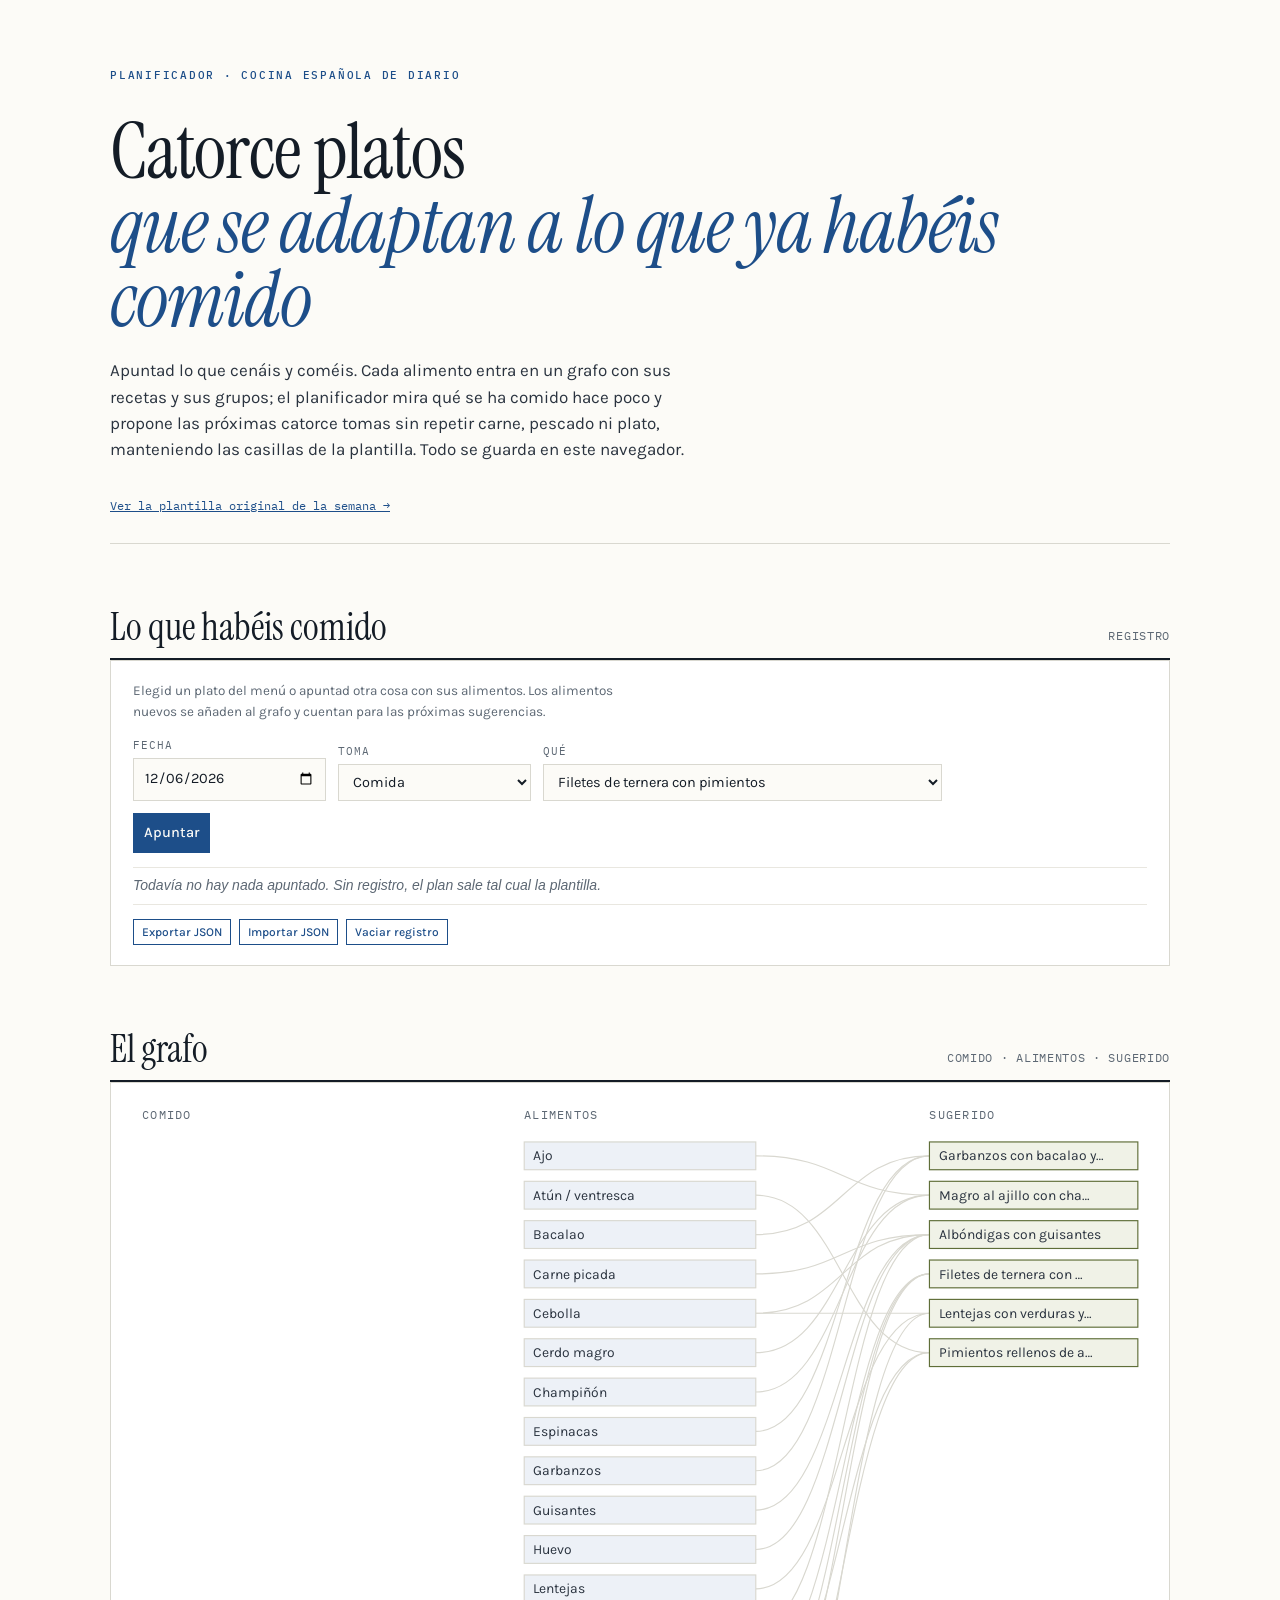
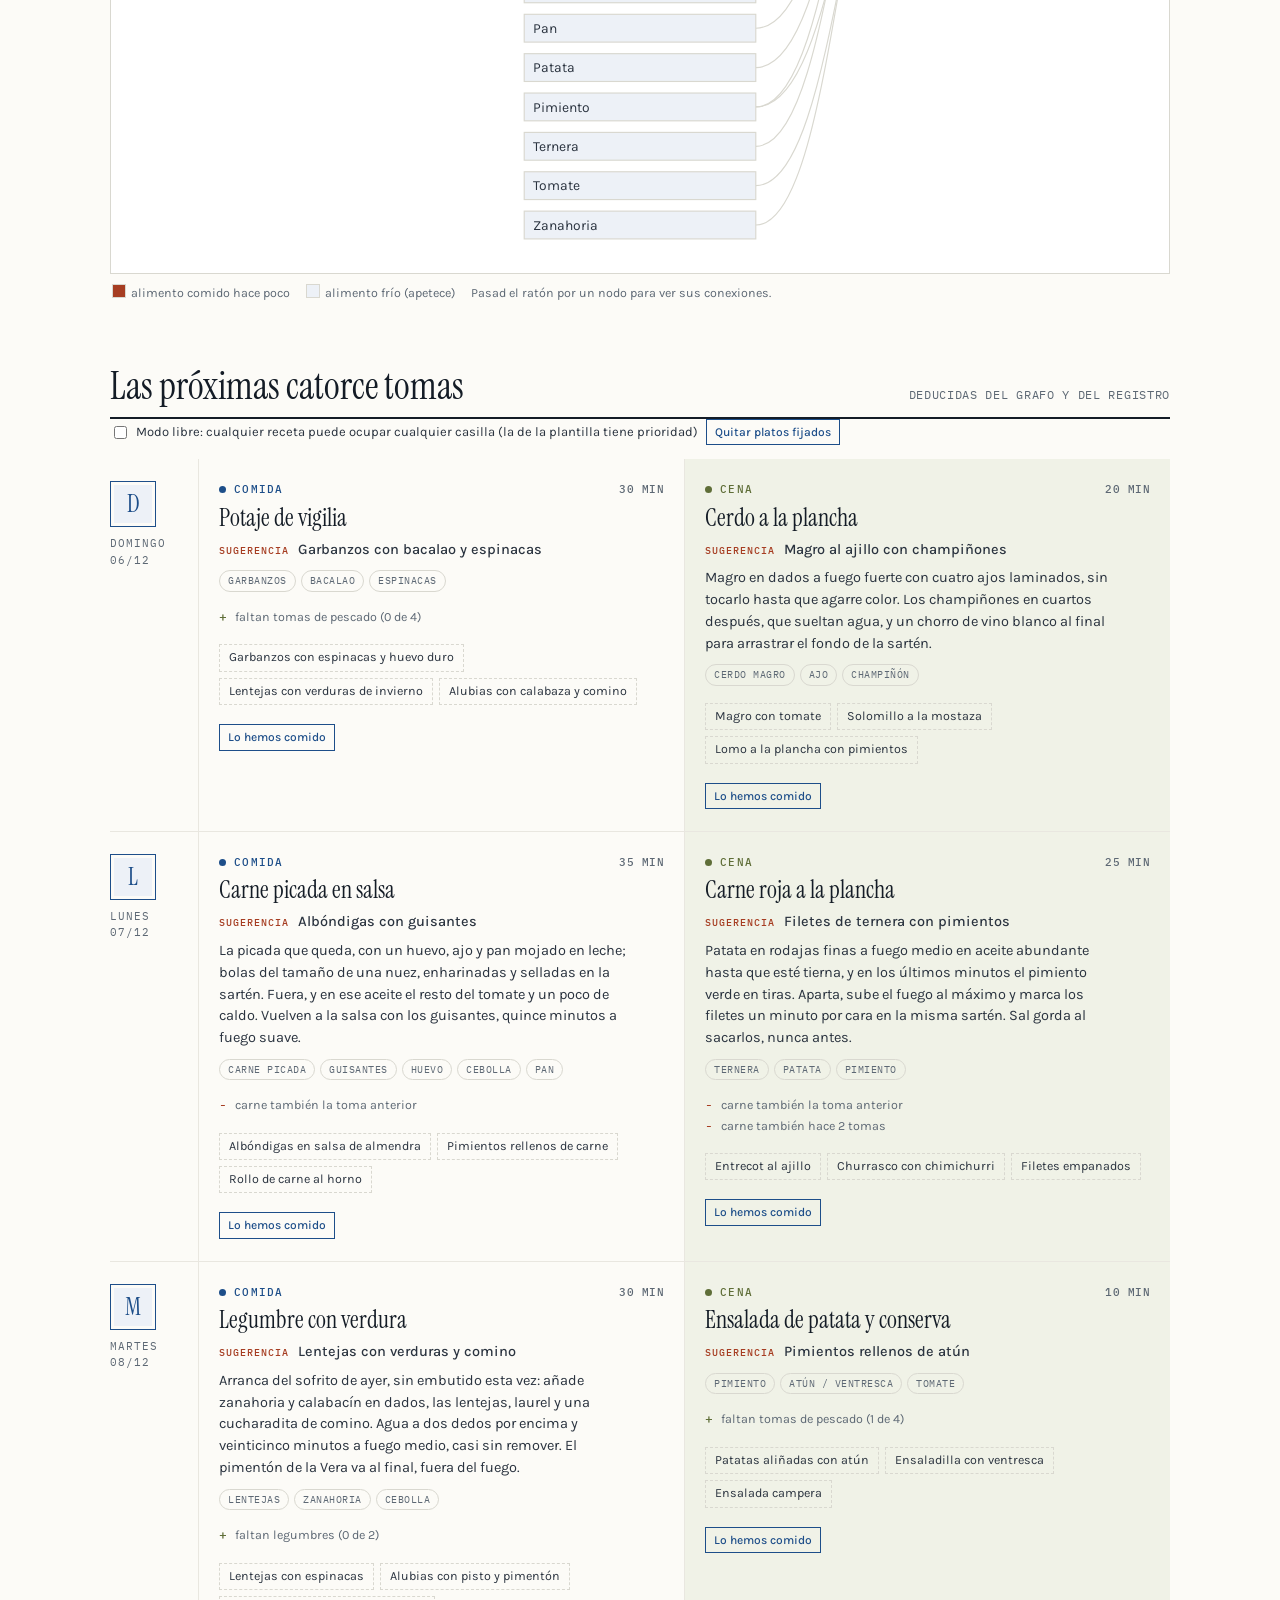
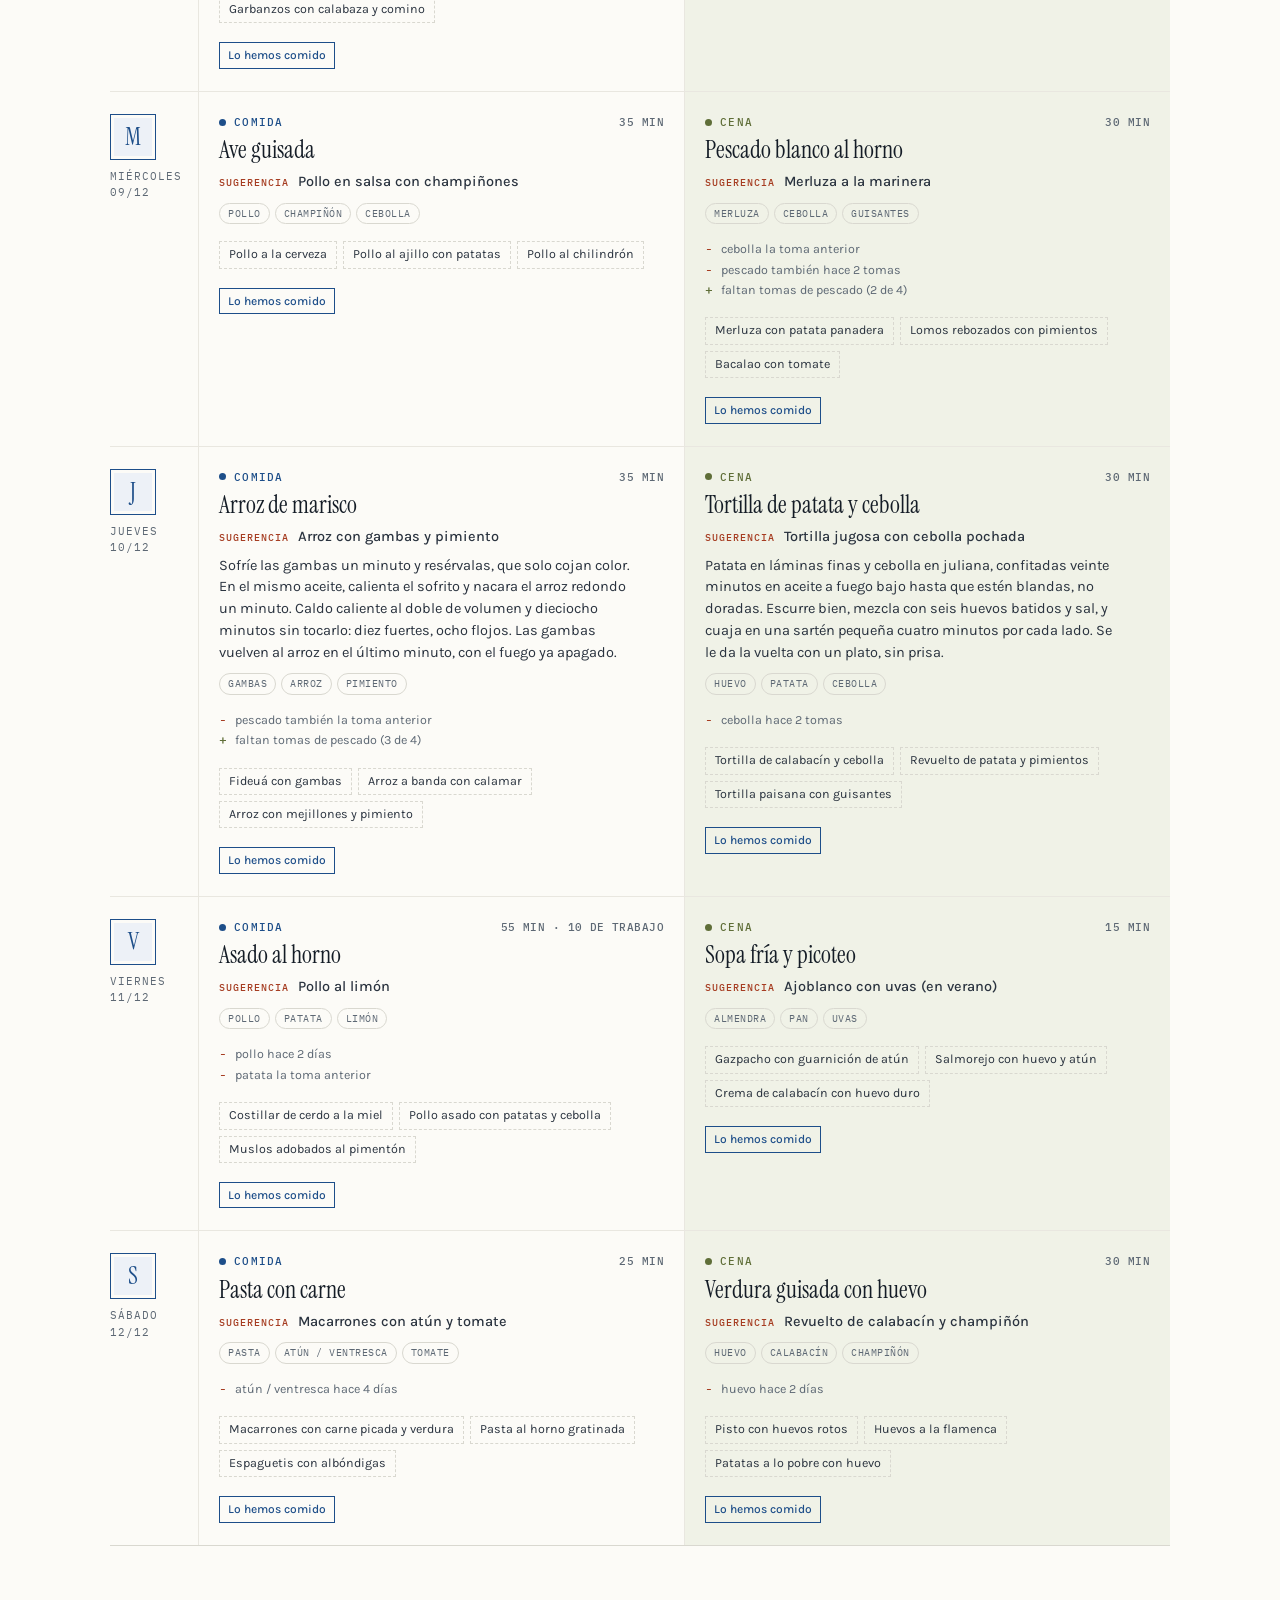
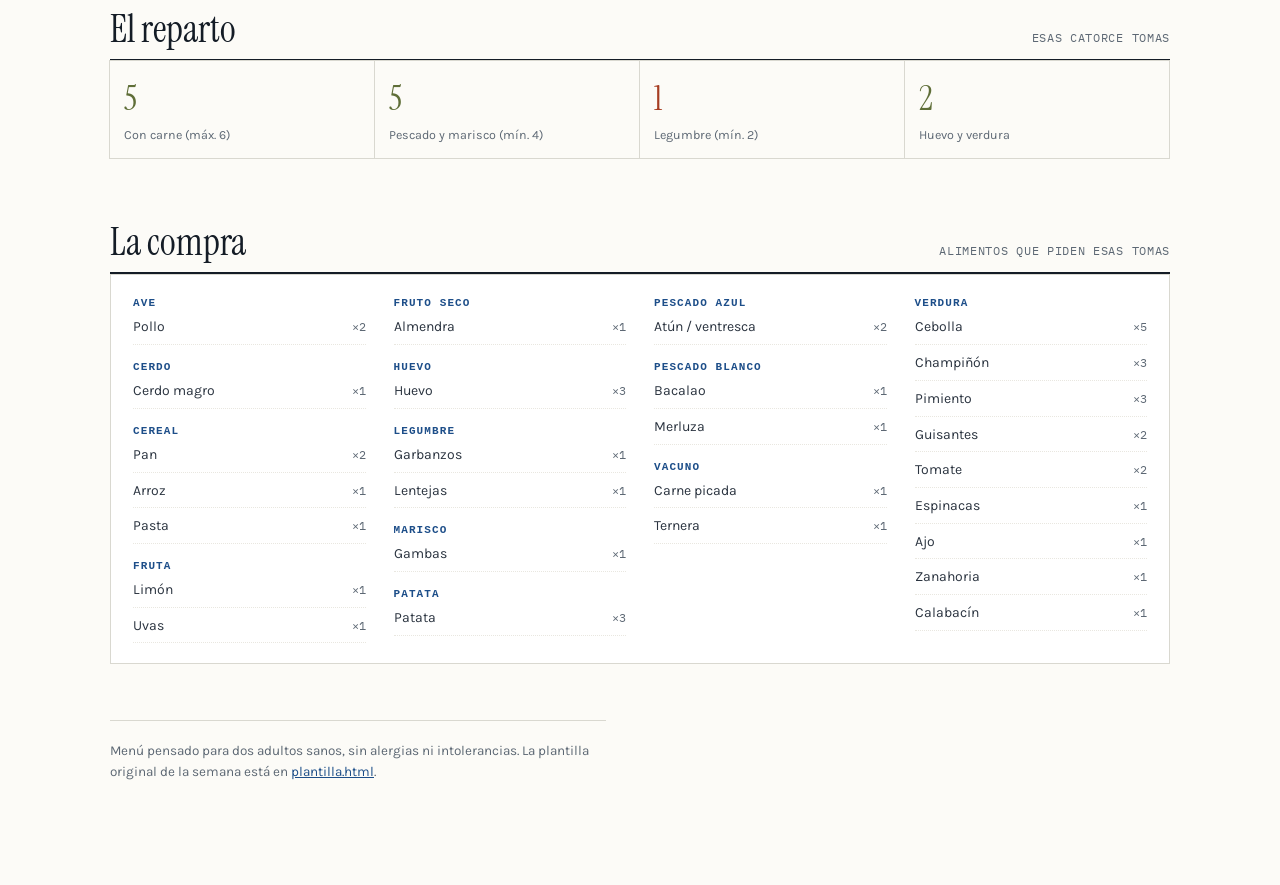
==== commit d4ab8a65: "Convertir la landing en plantilla y añadir un planificador con grafo de alimentos La landing pasa a " ====
--- a/index.html
+++ b/index.html
@@ -3,1010 +3,84 @@
 <head>
 <meta charset="utf-8">
 <meta name="viewport" content="width=device-width, initial-scale=1">
-<meta name="description" content="Catorce platos para dos, del lunes por la noche al lunes a mediodía: carne en seis de las catorce tomas, pescado, legumbre y huevo en el resto, una rotación para repetir semanas y una compra de treinta y cinco artículos.">
+<meta name="description" content="Planificador de catorce tomas para dos: apunta lo que habéis comido y el menú se adapta para no repetir, usando un grafo de alimentos y recetas.">
 <meta property="og:title" content="Catorce Platos">
-<meta property="og:description" content="Catorce platos para dos, del lunes por la noche al lunes a mediodía: carne en seis de las catorce tomas, pescado, legumbre y huevo en el resto, una rotación para repetir semanas y una compra de treinta y cinco artículos.">
 <meta property="og:type" content="website">
 <link rel="icon" href="data:image/svg+xml,<svg xmlns=%22http://www.w3.org/2000/svg%22 viewBox=%220 0 100 100%22><text y=%22.9em%22 font-size=%2290%22>%F0%9F%A5%98</text></svg>">
+<title>Catorce Platos</title>
 <style>
   :root { color-scheme: light dark; }
   body { margin: 0; }
-  img { max-width: 100%; }
   [hidden] { display: none !important; }
 </style>
-<title>Catorce Platos</title>
 <link rel="preconnect" href="https://fonts.googleapis.com">
 <link rel="preconnect" href="https://fonts.gstatic.com" crossorigin>
 <link rel="stylesheet" href="https://fonts.googleapis.com/css2?family=Instrument+Serif:ital@0;1&amp;family=Karla:wght@400;500;700&amp;family=IBM+Plex+Mono:wght@400;500&amp;display=swap">
-<style>
-  :root {
-    --cal: #FCFBF7;
-    --papel: #FFFFFF;
-    --tinta: #141C26;
-    --texto: #2A333F;
-    --suave: #5D6874;
-    --linea: #D9D8D0;
-    --linea-fina: #E9E7E0;
-    --anil: #1D4E89;
-    --anil-tinte: #EDF1F7;
-    --oliva: #5F6E38;
-    --oliva-tinte: #F0F2E7;
-    --pimenton: #A63D22;
-
-    --display: "Instrument Serif", "Iowan Old Style", Georgia, serif;
-    --cuerpo: "Karla", "Helvetica Neue", Arial, sans-serif;
-    --dato: "IBM Plex Mono", "SFMono-Regular", Menlo, monospace;
-  }
-
-  @media (prefers-color-scheme: dark) {
-    :root:not([data-theme="light"]) {
-      --cal: #111822;
-      --papel: #161E29;
-      --tinta: #F1F4F1;
-      --texto: #D6DBE1;
-      --suave: #97A2AE;
-      --linea: #2B3644;
-      --linea-fina: #222C38;
-      --anil: #83B3E2;
-      --anil-tinte: #182534;
-      --oliva: #ABBE76;
-      --oliva-tinte: #1B2420;
-      --pimenton: #E28466;
-    }
-  }
-
-  :root[data-theme="dark"] {
-    --cal: #111822;
-    --papel: #161E29;
-    --tinta: #F1F4F1;
-    --texto: #D6DBE1;
-    --suave: #97A2AE;
-    --linea: #2B3644;
-    --linea-fina: #222C38;
-    --anil: #83B3E2;
-    --anil-tinte: #182534;
-    --oliva: #ABBE76;
-    --oliva-tinte: #1B2420;
-    --pimenton: #E28466;
-  }
-
-  body {
-    background: var(--cal);
-    color: var(--texto);
-    font-family: var(--cuerpo);
-    font-size: 16px;
-    line-height: 1.55;
-    -webkit-font-smoothing: antialiased;
-  }
-
-  .hoja {
-    max-width: 1060px;
-    margin: 0 auto;
-    padding: 56px 24px 88px;
-  }
-
-  a { color: var(--anil); }
-  :focus-visible { outline: 2px solid var(--anil); outline-offset: 3px; }
-
-  /* ---------- cabecera ---------- */
-
-  .cabecera {
-    display: flex;
-    flex-direction: column;
-    gap: 20px;
-    padding-bottom: 28px;
-    border-bottom: 1px solid var(--linea);
-  }
-
-  .eyebrow {
-    font-family: var(--dato);
-    font-size: 11px;
-    font-weight: 500;
-    letter-spacing: 0.16em;
-    text-transform: uppercase;
-    color: var(--anil);
-  }
-
-  h1 {
-    font-family: var(--display);
-    font-weight: 400;
-    font-size: clamp(46px, 8vw, 78px);
-    line-height: 0.95;
-    letter-spacing: -0.015em;
-    color: var(--tinta);
-    margin: 0;
-    text-wrap: balance;
-  }
-
-  h1 em { font-style: italic; color: var(--anil); }
-
-  .entradilla {
-    max-width: 60ch;
-    font-size: 17px;
-    color: var(--texto);
-    margin: 0;
-  }
-
-  .supuestos {
-    display: flex;
-    flex-wrap: wrap;
-    gap: 8px 10px;
-    list-style: none;
-    margin: 0;
-    padding: 0;
-  }
-
-  .supuestos li {
-    font-family: var(--dato);
-    font-size: 11.5px;
-    letter-spacing: 0.02em;
-    color: var(--suave);
-    border: 1px solid var(--linea);
-    border-radius: 2px;
-    padding: 4px 9px;
-    background: var(--papel);
-  }
-
-  /* ---------- rótulos de sección ---------- */
-
-  .rotulo {
-    display: flex;
-    align-items: baseline;
-    justify-content: space-between;
-    gap: 16px;
-    margin: 64px 0 0;
-    padding-bottom: 10px;
-    border-bottom: 2px solid var(--tinta);
-  }
-
-  .rotulo h2 {
-    font-family: var(--display);
-    font-weight: 400;
-    font-size: clamp(28px, 4vw, 38px);
-    line-height: 1.05;
-    color: var(--tinta);
-    margin: 0;
-  }
-
-  .rotulo p {
-    font-family: var(--dato);
-    font-size: 11.5px;
-    letter-spacing: 0.06em;
-    text-transform: uppercase;
-    color: var(--suave);
-    margin: 0;
-    text-align: right;
-  }
-
-  /* ---------- parrilla de días ---------- */
-
-  .semana { display: flex; flex-direction: column; }
-
-  .dia {
-    display: grid;
-    grid-template-columns: 88px 1fr 1fr;
-    border-bottom: 1px solid var(--linea-fina);
-  }
-
-  .dia:last-child { border-bottom: 1px solid var(--linea); }
-
-  .fecha {
-    display: flex;
-    flex-direction: column;
-    align-items: flex-start;
-    gap: 8px;
-    padding: 22px 18px 22px 0;
-  }
-
-  .azulejo {
-    display: grid;
-    place-items: center;
-    width: 44px;
-    height: 44px;
-    border: 1px solid var(--anil);
-    box-shadow: inset 0 0 0 3px var(--cal), inset 0 0 0 4px var(--anil-tinte);
-    background: var(--anil-tinte);
-    font-family: var(--display);
-    font-size: 24px;
-    line-height: 1;
-    color: var(--anil);
-  }
-
-  .fecha span {
-    font-family: var(--dato);
-    font-size: 10.5px;
-    letter-spacing: 0.1em;
-    text-transform: uppercase;
-    color: var(--suave);
-  }
-
-  .toma {
-    display: flex;
-    flex-direction: column;
-    gap: 7px;
-    padding: 22px 20px;
-    border-left: 1px solid var(--linea-fina);
-  }
-
-  .toma--cena { background: var(--oliva-tinte); }
-
-  .toma-cab {
-    display: flex;
-    align-items: center;
-    gap: 8px;
-    font-family: var(--dato);
-    font-size: 10.5px;
-    font-weight: 500;
-    letter-spacing: 0.12em;
-    text-transform: uppercase;
-  }
-
-  .toma--comida .toma-cab { color: var(--anil); }
-  .toma--cena .toma-cab { color: var(--oliva); }
-
-  .toma-cab .marca {
-    width: 7px;
-    height: 7px;
-    border-radius: 50%;
-    background: currentColor;
-    flex: 0 0 auto;
-  }
-
-  .toma-cab .reloj {
-    margin-left: auto;
-    font-variant-numeric: tabular-nums;
-    letter-spacing: 0.04em;
-    color: var(--suave);
-  }
-
-  .toma h3 {
-    font-family: var(--display);
-    font-weight: 400;
-    font-size: 24px;
-    line-height: 1.12;
-    color: var(--tinta);
-    margin: 0;
-    text-wrap: balance;
-  }
-
-  .toma p {
-    font-size: 14.5px;
-    line-height: 1.5;
-    color: var(--texto);
-    margin: 0;
-    max-width: 46ch;
-  }
-
-  .toma .con {
-    font-size: 13.5px;
-    color: var(--suave);
-  }
-
-  .toma .con b {
-    font-weight: 500;
-    color: var(--texto);
-  }
-
-  .toma .sug {
-    display: flex;
-    align-items: baseline;
-    gap: 9px;
-    margin: 0;
-  }
-
-  .toma .sug em {
-    flex: 0 0 auto;
-    font-family: var(--dato);
-    font-size: 10px;
-    font-style: normal;
-    font-weight: 500;
-    letter-spacing: 0.1em;
-    text-transform: uppercase;
-    color: var(--pimenton);
-  }
-
-  .toma .sug b {
-    font-weight: 500;
-    font-size: 14.5px;
-    color: var(--texto);
-  }
-
-  .toma--linde {
-    justify-content: center;
-    gap: 5px;
-    background: none;
-  }
-
-  .toma--linde p {
-    font-family: var(--dato);
-    font-size: 11px;
-    letter-spacing: 0.08em;
-    text-transform: uppercase;
-    color: var(--suave);
-    max-width: 30ch;
-  }
-
-  .toma--linde p.eco {
-    text-transform: none;
-    letter-spacing: 0;
-    font-family: var(--cuerpo);
-    font-size: 13.5px;
-  }
-
-  .chips {
-    display: flex;
-    flex-wrap: wrap;
-    gap: 5px;
-    list-style: none;
-    margin: 3px 0 0;
-    padding: 0;
-  }
-
-  .chips li {
-    font-family: var(--dato);
-    font-size: 10px;
-    letter-spacing: 0.05em;
-    text-transform: uppercase;
-    color: var(--suave);
-    border: 1px solid var(--linea);
-    border-radius: 999px;
-    padding: 2px 8px;
-  }
-
-  .chips li.destaca {
-    color: var(--pimenton);
-    border-color: var(--pimenton);
-  }
-
-  /* ---------- lunes de preparación ---------- */
-
-  .tareas {
-    display: grid;
-    grid-template-columns: repeat(auto-fit, minmax(210px, 1fr));
-    gap: 1px;
-    margin-top: 24px;
-    background: var(--linea-fina);
-    border: 1px solid var(--linea-fina);
-  }
-
-  .tarea {
-    display: flex;
-    flex-direction: column;
-    gap: 6px;
-    padding: 20px 18px;
-    background: var(--papel);
-  }
-
-  .tarea .reloj {
-    font-family: var(--dato);
-    font-size: 11px;
-    font-weight: 500;
-    letter-spacing: 0.08em;
-    color: var(--pimenton);
-    font-variant-numeric: tabular-nums;
-  }
-
-  .tarea h3 {
-    font-family: var(--cuerpo);
-    font-weight: 700;
-    font-size: 15px;
-    line-height: 1.25;
-    color: var(--tinta);
-    margin: 0;
-  }
-
-  .tarea p {
-    font-size: 14px;
-    line-height: 1.45;
-    color: var(--texto);
-    margin: 0;
-  }
-
-  /* ---------- la compra ---------- */
-
-  .compra {
-    display: grid;
-    grid-template-columns: repeat(auto-fit, minmax(228px, 1fr));
-    gap: 34px 40px;
-    margin-top: 30px;
-  }
-
-  .puesto h3 {
-    font-family: var(--dato);
-    font-weight: 500;
-    font-size: 11px;
-    letter-spacing: 0.14em;
-    text-transform: uppercase;
-    color: var(--anil);
-    margin: 0 0 12px;
-    padding-bottom: 8px;
-    border-bottom: 1px solid var(--linea);
-  }
-
-  .puesto ul {
-    list-style: none;
-    margin: 0;
-    padding: 0;
-    display: flex;
-    flex-direction: column;
-    gap: 7px;
-  }
-
-  .puesto li {
-    display: flex;
-    align-items: baseline;
-    justify-content: space-between;
-    gap: 12px;
-    font-size: 14px;
-    color: var(--texto);
-    border-bottom: 1px dotted var(--linea-fina);
-    padding-bottom: 6px;
-  }
-
-  .puesto .cant {
-    font-family: var(--dato);
-    font-size: 12px;
-    color: var(--suave);
-    font-variant-numeric: tabular-nums;
-    white-space: nowrap;
-  }
-
-  /* ---------- notas ---------- */
-
-  .notas {
-    display: grid;
-    grid-template-columns: repeat(auto-fit, minmax(280px, 1fr));
-    gap: 28px 44px;
-    margin-top: 30px;
-  }
-
-  .nota h3 {
-    font-family: var(--cuerpo);
-    font-weight: 700;
-    font-size: 15px;
-    color: var(--tinta);
-    margin: 0 0 6px;
-  }
-
-  .nota p {
-    font-size: 15px;
-    line-height: 1.55;
-    color: var(--texto);
-    margin: 0;
-    max-width: 58ch;
-  }
-
-  .balance {
-    display: flex;
-    flex-wrap: wrap;
-    gap: 1px;
-    margin-top: 26px;
-    background: var(--linea-fina);
-    border: 1px solid var(--linea-fina);
-  }
-
-  .balance div {
-    flex: 1 1 132px;
-    display: flex;
-    flex-direction: column;
-    gap: 2px;
-    padding: 16px 18px;
-    background: var(--papel);
-  }
-
-  .balance dt, .balance .clave {
-    font-family: var(--dato);
-    font-size: 10.5px;
-    letter-spacing: 0.1em;
-    text-transform: uppercase;
-    color: var(--suave);
-  }
-
-  .balance .valor {
-    font-family: var(--display);
-    font-size: 30px;
-    line-height: 1;
-    color: var(--anil);
-    font-variant-numeric: tabular-nums;
-  }
-
-  .pie {
-    margin-top: 56px;
-    padding-top: 20px;
-    border-top: 1px solid var(--linea);
-    font-size: 13.5px;
-    color: var(--suave);
-    max-width: 62ch;
-  }
-
-  @media (max-width: 780px) {
-    .hoja { padding: 40px 18px 64px; }
-
-    .dia {
-      grid-template-columns: 1fr;
-      padding-bottom: 8px;
-    }
-
-    .fecha {
-      flex-direction: row;
-      align-items: center;
-      gap: 12px;
-      padding: 20px 0 12px;
-    }
-
-    .azulejo { width: 36px; height: 36px; font-size: 20px; }
-
-    .toma {
-      border-left: 0;
-      border-top: 1px solid var(--linea-fina);
-      padding: 18px 0;
-    }
-
-    .toma--cena {
-      background: none;
-      padding: 18px 14px;
-      margin-bottom: 4px;
-      border-left: 2px solid var(--oliva);
-    }
-  }
-
-  /* ---------- rotación de semanas ---------- */
-
-  .toma .rot {
-    font-family: var(--dato);
-    font-size: 11px;
-    line-height: 1.55;
-    color: var(--suave);
-    border-top: 1px dotted var(--linea);
-    padding-top: 8px;
-    margin-top: 3px;
-    max-width: 46ch;
-  }
-
-  .toma .rot em {
-    font-style: normal;
-    font-weight: 500;
-    letter-spacing: 0.1em;
-    text-transform: uppercase;
-    font-size: 10px;
-    color: var(--oliva);
-  }
-
-  .fijo .tarea .reloj { color: var(--anil); letter-spacing: 0.12em; text-transform: uppercase; }
-
-  .puesto .apunte {
-    font-size: 12.5px;
-    line-height: 1.45;
-    color: var(--suave);
-    margin: 14px 0 0;
-  }
-</style>
+<link rel="stylesheet" href="estilos.css">
+<link rel="stylesheet" href="app.css">
 </head>
 <body>
-
 <div class="hoja">
 
   <header class="cabecera">
-    <p class="eyebrow">Menú semanal · Cocina española de diario</p>
-    <h1>Catorce platos<br><em>con menos carne y más variedad</em></h1>
-    <p class="entradilla">Catorce tomas seguidas para dos, del lunes por la noche al lunes a mediodía. Seis llevan carne, cuatro pescado o marisco, y las otras cuatro reparten legumbre, huevo y verdura. Cada toma dice primero de qué va —legumbre con verdura, arroz de marisco, tortilla— y debajo lleva una receta de sugerencia y otras tres para las semanas siguientes. Treinta y cinco artículos en la compra, ni uno más.</p>
-    <ul class="supuestos">
-      <li>2 personas · 25-30 años</li>
-      <li>Del lunes cena al lunes comida</li>
-      <li>Carne en 6 de las 14 tomas</li>
-      <li>Pescado en 4 · legumbre y huevo en 4</li>
-      <li>35 artículos en la lista</li>
-      <li>20-35 min (salvo el asado del viernes)</li>
-      <li>Pensado para repetir semanas</li>
-    </ul>
+    <p class="eyebrow">Planificador · Cocina española de diario</p>
+    <h1>Catorce platos<br><em>que se adaptan a lo que ya habéis comido</em></h1>
+    <p class="entradilla">Apuntad lo que cenáis y coméis. Cada alimento entra en un grafo con sus recetas y sus grupos; el planificador mira qué se ha comido hace poco y propone las próximas catorce tomas sin repetir carne, pescado ni plato, manteniendo las casillas de la plantilla. Todo se guarda en este navegador.</p>
+    <a class="enlace-plantilla" href="plantilla.html">Ver la plantilla original de la semana →</a>
   </header>
 
-  <div class="rotulo">
-    <h2>Lo que no cambia</h2>
-    <p>Fuera del menú · Todos los días</p>
-  </div>
-
-  <div class="tareas fijo">
-    <div class="tarea">
-      <p class="reloj">Desayuno</p>
-      <h3>Leche y fruta</h3>
-      <p>Vaso de leche y una pieza de fruta, o las dos cosas en un batido. No lo repetimos en cada día del menú: está aquí y se da por hecho.</p>
-    </div>
-    <div class="tarea">
-      <p class="reloj">Almuerzo</p>
-      <h3>Pan con embutido</h3>
-      <p>Media barra con jamón o lomo casi todos los días, chorizo alguna vez, y fruta si el cuerpo la pide. Por eso la barra diaria y los 700 g de embutido están en la lista de la compra.</p>
-    </div>
-    <div class="tarea">
-      <p class="reloj">Postre de cena</p>
-      <h3>Yogur</h3>
-      <p>Uno por cabeza después de cenar, las siete noches. Catorce yogures por semana, y ya no vuelven a aparecer.</p>
-    </div>
-    <div class="tarea">
-      <p class="reloj">Comida y cena</p>
-      <h3>Lo de abajo</h3>
-      <p>Las catorce tomas que sí hay que cocinar. Sin postre indicado: si apetece algo, es el yogur o la fruta que ya tenéis en casa.</p>
+  <div class="rotulo"><h2>Lo que habéis comido</h2><p>Registro</p></div>
+  <div class="panel">
+    <p class="ayuda">Elegid un plato del menú o apuntad otra cosa con sus alimentos. Los alimentos nuevos se añaden al grafo y cuentan para las próximas sugerencias.</p>
+    <form class="form" id="form-registro">
+      <label>Fecha<input type="date" id="f-fecha" required></label>
+      <label>Toma<select id="f-momento"><option value="comida">Comida</option><option value="cena">Cena</option></select></label>
+      <label class="span2">Qué<select id="f-receta"></select></label>
+      <div class="fila" id="bloque-otro" hidden>
+        <div class="form">
+          <label class="span2">Nombre del plato<input type="text" id="f-nombre" placeholder="p. ej. Pizza casera"></label>
+          <label class="span2">Añadir alimento<input type="text" id="f-ing" list="lista-alimentos" placeholder="escribid y pulsad Intro"></label>
+          <label id="bloque-grupo" hidden>Grupo del nuevo alimento<select id="f-grupo"></select></label>
+        </div>
+        <datalist id="lista-alimentos"></datalist>
+        <ul class="etiquetas" id="f-etiquetas"></ul>
+      </div>
+      <div class="fila"><button class="app-btn" type="submit">Apuntar</button></div>
+    </form>
+    <ul class="historial" id="historial"></ul>
+    <div class="herramientas">
+      <button class="app-btn sec mini" id="b-exportar" type="button">Exportar JSON</button>
+      <button class="app-btn sec mini" id="b-importar" type="button">Importar JSON</button>
+      <input type="file" id="f-archivo" accept="application/json" hidden>
+      <button class="app-btn sec mini" id="b-vaciar" type="button">Vaciar registro</button>
     </div>
   </div>
 
-  <div class="rotulo">
-    <h2>La semana</h2>
-    <p>Tipo de plato · Sugerencia · Rotación</p>
+  <div class="rotulo"><h2>El grafo</h2><p>Comido · Alimentos · Sugerido</p></div>
+  <div class="grafo-caja"><svg id="grafo" role="img" aria-label="Grafo de platos comidos, alimentos y próximos platos sugeridos"></svg></div>
+  <p class="leyenda">
+    <span><i style="background:var(--pimenton)"></i>alimento comido hace poco</span>
+    <span><i style="background:var(--anil-tinte)"></i>alimento frío (apetece)</span>
+    <span>Pasad el ratón por un nodo para ver sus conexiones.</span>
+  </p>
+
+  <div class="rotulo"><h2>Las próximas catorce tomas</h2><p>Deducidas del grafo y del registro</p></div>
+  <div class="herramientas" style="margin:0 0 14px">
+    <label class="modo"><input type="checkbox" id="c-libre"> Modo libre: cualquier receta puede ocupar cualquier casilla (la de la plantilla tiene prioridad)</label>
+    <button class="app-btn sec mini" id="b-soltar" type="button">Quitar platos fijados</button>
   </div>
+  <section class="semana" id="plan"></section>
 
-  <section class="semana">
+  <div class="rotulo"><h2>El reparto</h2><p>Esas catorce tomas</p></div>
+  <dl class="tabla-balance" id="balance"></dl>
 
-    <article class="dia">
-      <div class="fecha">
-        <div class="azulejo" aria-hidden="true">L</div>
-        <span>Lunes</span>
-      </div>
-      <div class="toma toma--linde">
-        <p>Aquí empieza la semana</p>
-        <p class="eco">La compra y los cuarenta y cinco minutos de preparación caen esta misma tarde.</p>
-      </div>
-      <div class="toma toma--cena">
-        <div class="toma-cab"><span class="marca"></span>Cena<span class="reloj">25 min</span></div>
-        <h3>Carne roja a la plancha</h3>
-        <p class="sug"><em>Sugerencia</em><b>Filetes de ternera con pimientos</b></p>
-        <p>Patata en rodajas finas a fuego medio en aceite abundante hasta que esté tierna, y en los últimos minutos el pimiento verde en tiras. Aparta, sube el fuego al máximo y marca los filetes un minuto por cara en la misma sartén. Sal gorda al sacarlos, nunca antes.</p>
-        <p class="rot"><em>Otras semanas</em> · Entrecot al ajillo · Filetes empanados · Churrasco con chimichurri</p>
-        <ul class="chips"><li class="destaca">Vacuno</li><li>Patata</li><li>Verdura</li></ul>
-      </div>
-    </article>
+  <div class="rotulo"><h2>La compra</h2><p>Alimentos que piden esas tomas</p></div>
+  <div class="panel lista-compra" id="compra"></div>
 
-    <article class="dia">
-      <div class="fecha">
-        <div class="azulejo" aria-hidden="true">M</div>
-        <span>Martes</span>
-      </div>
-      <div class="toma toma--comida">
-        <div class="toma-cab"><span class="marca"></span>Comida<span class="reloj">30 min</span></div>
-        <h3>Legumbre con verdura</h3>
-        <p class="sug"><em>Sugerencia</em><b>Lentejas con verduras y comino</b></p>
-        <p>Arranca del sofrito de ayer, sin embutido esta vez: añade zanahoria y calabacín en dados, las lentejas, laurel y una cucharadita de comino. Agua a dos dedos por encima y veinticinco minutos a fuego medio, casi sin remover. El pimentón de la Vera va al final, fuera del fuego.</p>
-        <p class="rot"><em>Otras semanas</em> · Garbanzos con calabaza y comino · Lentejas con espinacas · Alubias con pisto y pimentón</p>
-        <ul class="chips"><li class="destaca">Legumbre</li><li>Verdura</li></ul>
-      </div>
-      <div class="toma toma--cena">
-        <div class="toma-cab"><span class="marca"></span>Cena<span class="reloj">10 min</span></div>
-        <h3>Ensalada de patata y conserva</h3>
-        <p class="sug"><em>Sugerencia</em><b>Ensaladilla con ventresca</b></p>
-        <p>La patata, la zanahoria y los huevos ya están cocidos desde el lunes. Trocea, añade guisantes, aceite y un golpe de vinagre, y remueve con cuidado para no hacer puré. La ventresca encima, en lascas enteras.</p>
-        <p class="rot"><em>Otras semanas</em> · Patatas aliñadas con atún · Ensalada campera · Pimientos rellenos de atún</p>
-        <ul class="chips"><li class="destaca">Pescado azul</li><li>Huevo</li><li>Patata</li></ul>
-      </div>
-    </article>
-
-    <article class="dia">
-      <div class="fecha">
-        <div class="azulejo" aria-hidden="true">X</div>
-        <span>Miércoles</span>
-      </div>
-      <div class="toma toma--comida">
-        <div class="toma-cab"><span class="marca"></span>Comida<span class="reloj">35 min</span></div>
-        <h3>Ave guisada</h3>
-        <p class="sug"><em>Sugerencia</em><b>Pollo al chilindrón</b></p>
-        <p>Dora los trozos de pollo con la piel hacia abajo hasta que estén tostados de verdad; ese fondo es la salsa. Añade el sofrito, pimiento rojo en tiras y medio vaso de vino blanco, y deja veinticinco minutos tapado a fuego suave.</p>
-        <p class="rot"><em>Otras semanas</em> · Pollo al ajillo con patatas · Pollo a la cerveza · Pollo en salsa con champiñones</p>
-        <ul class="chips"><li class="destaca">Ave</li><li>Verdura</li><li>Pan</li></ul>
-      </div>
-      <div class="toma toma--cena">
-        <div class="toma-cab"><span class="marca"></span>Cena<span class="reloj">30 min</span></div>
-        <h3>Pescado blanco al horno</h3>
-        <p class="sug"><em>Sugerencia</em><b>Merluza con patata panadera</b></p>
-        <p>Patata en rodajas finas y cebolla al horno, quince minutos a 200°. Encima los lomos —descongelados en la nevera desde anoche— con ajo laminado y un chorro de vino blanco: diez minutos más y fuera, que se seca en nada.</p>
-        <p class="rot"><em>Otras semanas</em> · Merluza a la marinera · Bacalao con tomate · Lomos rebozados con pimientos</p>
-        <ul class="chips"><li class="destaca">Pescado blanco</li><li>Patata</li><li>Verdura</li></ul>
-      </div>
-    </article>
-
-    <article class="dia">
-      <div class="fecha">
-        <div class="azulejo" aria-hidden="true">J</div>
-        <span>Jueves</span>
-      </div>
-      <div class="toma toma--comida">
-        <div class="toma-cab"><span class="marca"></span>Comida<span class="reloj">35 min</span></div>
-        <h3>Arroz de marisco</h3>
-        <p class="sug"><em>Sugerencia</em><b>Arroz con gambas y pimiento</b></p>
-        <p>Sofríe las gambas un minuto y resérvalas, que solo cojan color. En el mismo aceite, calienta el sofrito y nacara el arroz redondo un minuto. Caldo caliente al doble de volumen y dieciocho minutos sin tocarlo: diez fuertes, ocho flojos. Las gambas vuelven al arroz en el último minuto, con el fuego ya apagado.</p>
-        <p class="rot"><em>Otras semanas</em> · Arroz a banda con calamar · Fideuá con gambas · Arroz con mejillones y pimiento</p>
-        <ul class="chips"><li class="destaca">Marisco</li><li>Arroz</li><li>Verdura</li></ul>
-      </div>
-      <div class="toma toma--cena">
-        <div class="toma-cab"><span class="marca"></span>Cena<span class="reloj">30 min</span></div>
-        <h3>Tortilla de patata y cebolla</h3>
-        <p class="sug"><em>Sugerencia</em><b>Tortilla jugosa con cebolla pochada</b></p>
-        <p>Patata en láminas finas y cebolla en juliana, confitadas veinte minutos en aceite a fuego bajo hasta que estén blandas, no doradas. Escurre bien, mezcla con seis huevos batidos y sal, y cuaja en una sartén pequeña cuatro minutos por cada lado. Se le da la vuelta con un plato, sin prisa.</p>
-        <p class="rot"><em>Otras semanas</em> · Tortilla de calabacín y cebolla · Tortilla paisana con guisantes · Revuelto de patata y pimientos</p>
-        <ul class="chips"><li class="destaca">Huevo</li><li>Patata</li><li>Verdura</li></ul>
-      </div>
-    </article>
-
-    <article class="dia">
-      <div class="fecha">
-        <div class="azulejo" aria-hidden="true">V</div>
-        <span>Viernes</span>
-      </div>
-      <div class="toma toma--comida">
-        <div class="toma-cab"><span class="marca"></span>Comida<span class="reloj">55 min · 10 de trabajo</span></div>
-        <h3>Asado al horno</h3>
-        <p class="sug"><em>Sugerencia</em><b>Pollo asado con patatas y cebolla</b></p>
-        <p>Cama de patata en rodajas y cebolla en el fondo de la bandeja, con un dedo de agua y vino. Los cuartos de pollo encima, untados con ajo, pimentón, aceite y sal. Cincuenta minutos a 190° sin abrir el horno. Único plato del día que pasa de media hora, y casi todo es esperar.</p>
-        <p class="rot"><em>Otras semanas</em> · Pollo al limón · Muslos adobados al pimentón · Costillar de cerdo a la miel</p>
-        <ul class="chips"><li class="destaca">Ave</li><li>Patata</li><li>Verdura</li></ul>
-      </div>
-      <div class="toma toma--cena">
-        <div class="toma-cab"><span class="marca"></span>Cena<span class="reloj">15 min</span></div>
-        <h3>Sopa fría y picoteo</h3>
-        <p class="sug"><em>Sugerencia</em><b>Salmorejo con huevo y atún</b></p>
-        <p>Tomate maduro, un buen trozo de pan del día anterior, ajo, vinagre y aceite en la batidora hasta que emulsione y palidezca. Muy frío, con huevo duro picado y atún en lascas por encima, en vez del jamón de siempre. Al lado, lo que haya sobrado del asado y unos taquitos de queso fresco.</p>
-        <p class="rot"><em>Otras semanas</em> · Gazpacho con guarnición de atún · Crema de calabacín con huevo duro · Ajoblanco con uvas (en verano)</p>
-        <ul class="chips"><li class="destaca">Pescado azul</li><li>Huevo</li><li>Verdura</li><li>Pan</li></ul>
-      </div>
-    </article>
-
-    <article class="dia">
-      <div class="fecha">
-        <div class="azulejo" aria-hidden="true">S</div>
-        <span>Sábado</span>
-      </div>
-      <div class="toma toma--comida">
-        <div class="toma-cab"><span class="marca"></span>Comida<span class="reloj">25 min</span></div>
-        <h3>Pasta con carne</h3>
-        <p class="sug"><em>Sugerencia</em><b>Macarrones con carne picada y verdura</b></p>
-        <p>Descongela una bolsa de picada y dórala fuerte, deshaciéndola con la cuchara. Añade el sofrito, zanahoria rallada y calabacín en dados pequeños para que rinda más con menos carne, tomate triturado y quince minutos a fuego lento mientras cuece la pasta. Una pizca de comino y otra de pimentón lo cambian todo.</p>
-        <p class="rot"><em>Otras semanas</em> · Espaguetis con albóndigas · Macarrones con atún y tomate · Pasta al horno gratinada</p>
-        <ul class="chips"><li class="destaca">Vacuno</li><li>Pasta</li><li>Verdura</li></ul>
-      </div>
-      <div class="toma toma--cena">
-        <div class="toma-cab"><span class="marca"></span>Cena<span class="reloj">30 min</span></div>
-        <h3>Verdura guisada con huevo</h3>
-        <p class="sug"><em>Sugerencia</em><b>Pisto con huevos rotos</b></p>
-        <p>Calabacín, pimiento, cebolla y tomate en dados pequeños, tapados veinte minutos a fuego medio hasta que suelten el agua y se la vuelvan a beber. Rompe dos huevos encima, tapa cuatro minutos y sirve en la misma sartén. Ligera y sin carne ni pescado, para descansar de las dos cosas a mitad de semana.</p>
-        <p class="rot"><em>Otras semanas</em> · Patatas a lo pobre con huevo · Huevos a la flamenca · Revuelto de calabacín y champiñón</p>
-        <ul class="chips"><li class="destaca">Huevo</li><li>Verdura</li><li>Pan</li></ul>
-      </div>
-    </article>
-
-    <article class="dia">
-      <div class="fecha">
-        <div class="azulejo" aria-hidden="true">D</div>
-        <span>Domingo</span>
-      </div>
-      <div class="toma toma--comida">
-        <div class="toma-cab"><span class="marca"></span>Comida<span class="reloj">30 min</span></div>
-        <h3>Potaje de vigilia</h3>
-        <p class="sug"><em>Sugerencia</em><b>Garbanzos con espinacas y huevo duro</b></p>
-        <p>Sofrito, garbanzos escurridos, espinacas frescas o congeladas y un cazo de caldo; comino y, fuera del fuego, el pimentón para que no amargue. Quince minutos moviendo la cazuela en vez de remover, hasta que la espinaca esté hecha y el caldo haya espesado un poco. Huevo duro en cuartos por encima al servir.</p>
-        <p class="rot"><em>Otras semanas</em> · Lentejas con verduras de invierno · Alubias con calabaza y comino · Garbanzos con bacalao y espinacas</p>
-        <ul class="chips"><li class="destaca">Legumbre</li><li>Verdura</li><li>Huevo</li></ul>
-      </div>
-      <div class="toma toma--cena">
-        <div class="toma-cab"><span class="marca"></span>Cena<span class="reloj">20 min</span></div>
-        <h3>Cerdo a la plancha</h3>
-        <p class="sug"><em>Sugerencia</em><b>Magro al ajillo con champiñones</b></p>
-        <p>Magro en dados a fuego fuerte con cuatro ajos laminados, sin tocarlo hasta que agarre color. Los champiñones en cuartos después, que sueltan agua, y un chorro de vino blanco al final para arrastrar el fondo de la sartén.</p>
-        <p class="rot"><em>Otras semanas</em> · Solomillo a la mostaza · Lomo a la plancha con pimientos · Magro con tomate</p>
-        <ul class="chips"><li class="destaca">Cerdo</li><li>Verdura</li><li>Pan</li></ul>
-      </div>
-    </article>
-
-    <article class="dia">
-      <div class="fecha">
-        <div class="azulejo" aria-hidden="true">L</div>
-        <span>Lunes</span>
-      </div>
-      <div class="toma toma--comida">
-        <div class="toma-cab"><span class="marca"></span>Comida<span class="reloj">35 min</span></div>
-        <h3>Carne picada en salsa</h3>
-        <p class="sug"><em>Sugerencia</em><b>Albóndigas con guisantes</b></p>
-        <p>La picada que queda, con un huevo, ajo y pan mojado en leche; bolas del tamaño de una nuez, enharinadas y selladas en la sartén. Fuera, y en ese aceite el resto del tomate y un poco de caldo. Vuelven a la salsa con los guisantes, quince minutos a fuego suave.</p>
-        <p class="rot"><em>Otras semanas</em> · Albóndigas en salsa de almendra · Pimientos rellenos de carne · Rollo de carne al horno</p>
-        <ul class="chips"><li class="destaca">Vacuno</li><li>Verdura</li><li>Huevo</li></ul>
-      </div>
-      <div class="toma toma--linde">
-        <p>Aquí se cierra el círculo</p>
-        <p class="eco">La nevera queda vacía a mediodía y la cena vuelve a ser la primera de la lista.</p>
-      </div>
-    </article>
-
-  </section>
-
-  <div class="rotulo">
-    <h2>Lunes por la tarde</h2>
-    <p>45 minutos que sostienen la semana</p>
-  </div>
-
-  <div class="tareas">
-    <div class="tarea">
-      <p class="reloj">20 min</p>
-      <h3>Un sofrito grande</h3>
-      <p>Cebolla, ajo, pimiento y tomate para cinco usos: lentejas, chilindrón, arroz, macarrones y potaje. Un táper en la nevera para lo de esta semana y dos bolsas planas al congelador para el sábado y el domingo.</p>
-    </div>
-    <div class="tarea">
-      <p class="reloj">10 min</p>
-      <h3>Partir y congelar carne y pescado</h3>
-      <p>Lo más importante con una nevera pequeña. Todo se compra una vez y se porciona el mismo día: en la nevera solo se quedan los filetes del lunes y el pollo del miércoles. El resto —incluidos el pollo del asado, la merluza y las gambas— va en bolsas planas al congelador.</p>
-    </div>
-    <div class="tarea">
-      <p class="reloj">10 min</p>
-      <h3>Cocer y reservar</h3>
-      <p>Patata, zanahoria y cuatro huevos en la misma olla, con la misma agua. Van a la ensaladilla del martes y al salmorejo del viernes, y ocupan un solo táper.</p>
-    </div>
-    <div class="tarea">
-      <p class="reloj">5 min</p>
-      <h3>Verdura lavada</h3>
-      <p>Lechuga, tomate y espinacas limpios y en un recipiente. La ensalada solo se hace si está a mano; si hay que lavarla, no se hace.</p>
-    </div>
-  </div>
-
-  <div class="rotulo">
-    <h2>La compra</h2>
-    <p>El lunes · 2 personas · 35 artículos</p>
-  </div>
-
-  <div class="compra">
-    <div class="puesto">
-      <h3>Frutería y verdulería</h3>
-      <ul>
-        <li>Cebolla <span class="cant">2,5 kg</span></li>
-        <li>Ajos <span class="cant">1 cabeza</span></li>
-        <li>Tomate maduro <span class="cant">2,5 kg</span></li>
-        <li>Pimiento verde <span class="cant">4 ud</span></li>
-        <li>Pimiento rojo <span class="cant">2 ud</span></li>
-        <li>Patata <span class="cant">3,5 kg</span></li>
-        <li>Zanahoria <span class="cant">4 ud</span></li>
-        <li>Calabacín <span class="cant">2 ud</span></li>
-        <li>Champiñones <span class="cant">250 g</span></li>
-        <li>Espinacas frescas <span class="cant">300 g</span></li>
-        <li>Lechuga <span class="cant">1 ud</span></li>
-      </ul>
-      <p class="apunte">Once verduras y todas entran en más de un plato. La fruta va aparte: es la de vuestros desayunos y almuerzos.</p>
-    </div>
-    <div class="puesto">
-      <h3>Carnicería</h3>
-      <ul>
-        <li>Filetes de ternera <span class="cant">500 g</span></li>
-        <li>Carne picada mixta <span class="cant">700 g</span></li>
-        <li>Pollo troceado <span class="cant">1,5 kg</span></li>
-        <li>Magro de cerdo en dados <span class="cant">350 g</span></li>
-        <li>Embutido para almuerzos <span class="cant">700 g</span></li>
-      </ul>
-      <h3 style="margin-top:22px">Congelados</h3>
-      <ul>
-        <li>Lomos de merluza <span class="cant">500 g</span></li>
-        <li>Gambas peladas <span class="cant">300 g</span></li>
-        <li>Guisantes <span class="cant">400 g</span></li>
-      </ul>
-    </div>
-    <div class="puesto">
-      <h3>Huevos y lácteos</h3>
-      <ul>
-        <li>Huevos <span class="cant">20 ud</span></li>
-        <li>Yogur natural <span class="cant">14 ud</span></li>
-        <li>Leche <span class="cant">6 L</span></li>
-      </ul>
-      <h3 style="margin-top:22px">Conservas</h3>
-      <ul>
-        <li>Garbanzos cocidos <span class="cant">1 bote 400 g</span></li>
-        <li>Ventresca o atún <span class="cant">5 latas</span></li>
-        <li>Tomate triturado <span class="cant">1 brik</span></li>
-      </ul>
-    </div>
-    <div class="puesto">
-      <h3>Despensa</h3>
-      <ul>
-        <li>Lentejas pardinas <span class="cant">250 g</span></li>
-        <li>Arroz redondo <span class="cant">300 g</span></li>
-        <li>Macarrones <span class="cant">300 g</span></li>
-        <li>Caldo de pollo o pescado <span class="cant">1 L o pastillas</span></li>
-        <li>Aceite de oliva virgen extra <span class="cant">1 L</span></li>
-        <li>Vinagre <span class="cant">1 botella</span></li>
-        <li>Pimentón de la Vera <span class="cant">1 lata</span></li>
-        <li>Laurel y comino <span class="cant">—</span></li>
-        <li>Vino blanco de guisar <span class="cant">1 botella</span></li>
-        <li>Pan <span class="cant">1 barra al día</span></li>
-      </ul>
-      <p class="apunte">Del caldo al vino, todo eso dura meses: se compra la primera semana y en las siguientes desaparece de la lista.</p>
-    </div>
-  </div>
-
-  <div class="rotulo">
-    <h2>La nevera pequeña</h2>
-    <p>Qué se queda fuera y en qué orden se gasta</p>
-  </div>
-
-  <div class="tareas">
-    <div class="tarea">
-      <p class="reloj">Congelador</p>
-      <h3>Carne y pescado porcionados</h3>
-      <p>Picada en dos bolsas planas, pollo en dos —piezas para el miércoles, cuartos para el asado del viernes—, magro en una, y las bolsas de merluza, gambas y guisantes. Congelado el mismo lunes y bajado a la nevera la noche antes de cada plato: cero riesgo de que se estropee nada.</p>
-    </div>
-    <div class="tarea">
-      <p class="reloj">Nevera</p>
-      <h3>Solo cuatro cosas frescas</h3>
-      <p>Los filetes de ternera, el pollo del miércoles, el táper de sofrito y el de patata y huevo cocidos. Más la leche, los yogures y el embutido. Cabe todo en un estante y medio.</p>
-    </div>
-    <div class="tarea">
-      <p class="reloj">Fuera</p>
-      <h3>Patata, cebolla y tomate</h3>
-      <p>Los tres kilos y medio de patata y los dos kilos y medio de cebolla no van a la nevera: sitio fresco, oscuro y aireado. El tomate, en la encimera, madura mejor y sabe a algo.</p>
-    </div>
-    <div class="tarea">
-      <p class="reloj">Orden</p>
-      <h3>Lo fresco, primero</h3>
-      <p>La ternera el lunes, el pollo el miércoles, la lechuga y el tomate de ensalada antes del viernes. Del sábado en adelante todo sale del congelador o de la despensa, que es cuando la nevera ya está vacía.</p>
-    </div>
-  </div>
-
-  <div class="rotulo">
-    <h2>El reparto</h2>
-    <p>Cuántas de las catorce tomas</p>
-  </div>
-
-  <div class="balance">
-    <div><p class="valor">6</p><p class="clave">Con carne</p></div>
-    <div><p class="valor">4</p><p class="clave">Pescado y marisco</p></div>
-    <div><p class="valor">3</p><p class="clave">Vacuno</p></div>
-    <div><p class="valor">2</p><p class="clave">Ave</p></div>
-    <div><p class="valor">1</p><p class="clave">Cerdo</p></div>
-    <div><p class="valor">2</p><p class="clave">Legumbre</p></div>
-    <div><p class="valor">2</p><p class="clave">Vegetariano</p></div>
-    <div><p class="valor">14</p><p class="clave">Con verdura</p></div>
-  </div>
-
-  <div class="rotulo">
-    <h2>Semana tras semana</h2>
-    <p>Cómo se repite sin cansar</p>
-  </div>
-
-  <div class="notas">
-    <div class="nota">
-      <h3>Las casillas no se tocan</h3>
-      <p>Lo que se repite cada semana son las catorce casillas: carne a la plancha el lunes, legumbre con verdura el martes, asado el viernes. Lo que cambia es la receta de dentro. Cada toma trae tres alternativas en la línea de rotación, así que hay cuatro semanas antes de repetir un plato exacto, y para entonces ya apetece.</p>
-    </div>
-    <div class="nota">
-      <h3>La lista casi no cambia</h3>
-      <p>Ese es el motivo de fondo. Las rotaciones están elegidas para caer dentro de los mismos treinta y cinco artículos: la picada sirve igual para hamburguesas que para filetes rusos, y el magro para el guiso o para la plancha. Se compra sin pensar, y a la cuarta semana ya os sabéis la lista de memoria.</p>
-    </div>
-    <div class="nota">
-      <h3>El sofrito es el truco</h3>
-      <p>Cinco de las catorce tomas salen del mismo sofrito del lunes. Si un día no da la vida, la escapatoria es siempre la misma: sofrito, algo de carne descongelada y patata o pasta. Sale en veinte minutos y no se parece a un fracaso.</p>
-    </div>
-    <div class="nota">
-      <h3>Qué hacer con las sobras</h3>
-      <p>Están contadas y tienen destino: el pollo del asado va a los montaditos del viernes por la noche, el pisto sobrante acompaña la carne del domingo y el sofrito que quede se congela para la semana siguiente. Nada se guarda «por si acaso», que es como se estropea la comida.</p>
-    </div>
-  </div>
-
-  <div class="rotulo">
-    <h2>Notas del nutricionista</h2>
-    <p>Cuatro cosas antes de empezar</p>
-  </div>
-
-  <div class="notas">
-    <div class="nota">
-      <h3>Seis tomas con carne, con margen de sobra</h3>
-      <p>Antes había carne en once de las catorce tomas; ahora en seis, y sigue habiendo ternera, cerdo y pollo cada semana. Con un filete de ternera y una sola toma de cerdo os quedáis muy por debajo de los 500 g de carne roja cocinada que marcan las guías, y el pollo, que no cuenta ahí, sigue presente en dos tomas.</p>
-    </div>
-    <div class="nota">
-      <h3>El embutido, ya solo en el bocadillo</h3>
-      <p>El chorizo y la panceta de los guisos han desaparecido, y el jamón del salmorejo se ha cambiado por atún. Lo único que queda es el pan con embutido del almuerzo, y ahí sigue valiendo el consejo de siempre: jamón serrano o lomo casi todos los días, chorizo alguna vez.</p>
-    </div>
-    <div class="nota">
-      <h3>Cuatro tomas de pescado, ya sobre el mínimo</h3>
-      <p>Merluza, gambas y atún en conserva dos veces: cuatro tomas por semana, que es donde apuntan las recomendaciones. Dos legumbres y dos platos de huevo y verdura completan el resto sin necesitar carne para llenar. Si algún día no apetece lo previsto, cambiar una toma de carne por pescado congelado no rompe la compra.</p>
-    </div>
-    <div class="nota">
-      <h3>Las cantidades son orientativas</h3>
-      <p>A ojo, la comida ronda las 700-850 kcal y la cena las 500-600, más el desayuno y el almuerzo que ya lleváis por vuestra cuenta. Dos personas de 25-30 años suelen moverse entre 2.000 y 2.600 kcal al día según lo que entrenen, y el ajuste se hace en el pan, el arroz y la patata, nunca en la verdura ni en la proteína.</p>
-    </div>
-  </div>
-
-  <p class="pie">Menú pensado para dos adultos sanos, sin alergias, intolerancias ni tratamiento médico de por medio. Si hay embarazo, una patología crónica o un objetivo de peso concreto, esto sirve como base pero conviene que alguien lo ajuste con vuestros datos delante.</p>
-
+  <p class="pie">Menú pensado para dos adultos sanos, sin alergias ni intolerancias. La plantilla original de la semana está en <a href="plantilla.html">plantilla.html</a>.</p>
 </div>
+<script src="datos.js"></script>
+<script src="motor.js"></script>
+<script src="app.js"></script>
 </body>
 </html>
--- a/estilos.css
+++ b/estilos.css
@@ -0,0 +1,561 @@
+  :root {
+    --cal: #FCFBF7;
+    --papel: #FFFFFF;
+    --tinta: #141C26;
+    --texto: #2A333F;
+    --suave: #5D6874;
+    --linea: #D9D8D0;
+    --linea-fina: #E9E7E0;
+    --anil: #1D4E89;
+    --anil-tinte: #EDF1F7;
+    --oliva: #5F6E38;
+    --oliva-tinte: #F0F2E7;
+    --pimenton: #A63D22;
+
+    --display: "Instrument Serif", "Iowan Old Style", Georgia, serif;
+    --cuerpo: "Karla", "Helvetica Neue", Arial, sans-serif;
+    --dato: "IBM Plex Mono", "SFMono-Regular", Menlo, monospace;
+  }
+
+  @media (prefers-color-scheme: dark) {
+    :root:not([data-theme="light"]) {
+      --cal: #111822;
+      --papel: #161E29;
+      --tinta: #F1F4F1;
+      --texto: #D6DBE1;
+      --suave: #97A2AE;
+      --linea: #2B3644;
+      --linea-fina: #222C38;
+      --anil: #83B3E2;
+      --anil-tinte: #182534;
+      --oliva: #ABBE76;
+      --oliva-tinte: #1B2420;
+      --pimenton: #E28466;
+    }
+  }
+
+  :root[data-theme="dark"] {
+    --cal: #111822;
+    --papel: #161E29;
+    --tinta: #F1F4F1;
+    --texto: #D6DBE1;
+    --suave: #97A2AE;
+    --linea: #2B3644;
+    --linea-fina: #222C38;
+    --anil: #83B3E2;
+    --anil-tinte: #182534;
+    --oliva: #ABBE76;
+    --oliva-tinte: #1B2420;
+    --pimenton: #E28466;
+  }
+
+  body {
+    background: var(--cal);
+    color: var(--texto);
+    font-family: var(--cuerpo);
+    font-size: 16px;
+    line-height: 1.55;
+    -webkit-font-smoothing: antialiased;
+  }
+
+  .hoja {
+    max-width: 1060px;
+    margin: 0 auto;
+    padding: 56px 24px 88px;
+  }
+
+  a { color: var(--anil); }
+  :focus-visible { outline: 2px solid var(--anil); outline-offset: 3px; }
+
+  /* ---------- cabecera ---------- */
+
+  .cabecera {
+    display: flex;
+    flex-direction: column;
+    gap: 20px;
+    padding-bottom: 28px;
+    border-bottom: 1px solid var(--linea);
+  }
+
+  .eyebrow {
+    font-family: var(--dato);
+    font-size: 11px;
+    font-weight: 500;
+    letter-spacing: 0.16em;
+    text-transform: uppercase;
+    color: var(--anil);
+  }
+
+  h1 {
+    font-family: var(--display);
+    font-weight: 400;
+    font-size: clamp(46px, 8vw, 78px);
+    line-height: 0.95;
+    letter-spacing: -0.015em;
+    color: var(--tinta);
+    margin: 0;
+    text-wrap: balance;
+  }
+
+  h1 em { font-style: italic; color: var(--anil); }
+
+  .entradilla {
+    max-width: 60ch;
+    font-size: 17px;
+    color: var(--texto);
+    margin: 0;
+  }
+
+  .supuestos {
+    display: flex;
+    flex-wrap: wrap;
+    gap: 8px 10px;
+    list-style: none;
+    margin: 0;
+    padding: 0;
+  }
+
+  .supuestos li {
+    font-family: var(--dato);
+    font-size: 11.5px;
+    letter-spacing: 0.02em;
+    color: var(--suave);
+    border: 1px solid var(--linea);
+    border-radius: 2px;
+    padding: 4px 9px;
+    background: var(--papel);
+  }
+
+  /* ---------- rótulos de sección ---------- */
+
+  .rotulo {
+    display: flex;
+    align-items: baseline;
+    justify-content: space-between;
+    gap: 16px;
+    margin: 64px 0 0;
+    padding-bottom: 10px;
+    border-bottom: 2px solid var(--tinta);
+  }
+
+  .rotulo h2 {
+    font-family: var(--display);
+    font-weight: 400;
+    font-size: clamp(28px, 4vw, 38px);
+    line-height: 1.05;
+    color: var(--tinta);
+    margin: 0;
+  }
+
+  .rotulo p {
+    font-family: var(--dato);
+    font-size: 11.5px;
+    letter-spacing: 0.06em;
+    text-transform: uppercase;
+    color: var(--suave);
+    margin: 0;
+    text-align: right;
+  }
+
+  /* ---------- parrilla de días ---------- */
+
+  .semana { display: flex; flex-direction: column; }
+
+  .dia {
+    display: grid;
+    grid-template-columns: 88px 1fr 1fr;
+    border-bottom: 1px solid var(--linea-fina);
+  }
+
+  .dia:last-child { border-bottom: 1px solid var(--linea); }
+
+  .fecha {
+    display: flex;
+    flex-direction: column;
+    align-items: flex-start;
+    gap: 8px;
+    padding: 22px 18px 22px 0;
+  }
+
+  .azulejo {
+    display: grid;
+    place-items: center;
+    width: 44px;
+    height: 44px;
+    border: 1px solid var(--anil);
+    box-shadow: inset 0 0 0 3px var(--cal), inset 0 0 0 4px var(--anil-tinte);
+    background: var(--anil-tinte);
+    font-family: var(--display);
+    font-size: 24px;
+    line-height: 1;
+    color: var(--anil);
+  }
+
+  .fecha span {
+    font-family: var(--dato);
+    font-size: 10.5px;
+    letter-spacing: 0.1em;
+    text-transform: uppercase;
+    color: var(--suave);
+  }
+
+  .toma {
+    display: flex;
+    flex-direction: column;
+    gap: 7px;
+    padding: 22px 20px;
+    border-left: 1px solid var(--linea-fina);
+  }
+
+  .toma--cena { background: var(--oliva-tinte); }
+
+  .toma-cab {
+    display: flex;
+    align-items: center;
+    gap: 8px;
+    font-family: var(--dato);
+    font-size: 10.5px;
+    font-weight: 500;
+    letter-spacing: 0.12em;
+    text-transform: uppercase;
+  }
+
+  .toma--comida .toma-cab { color: var(--anil); }
+  .toma--cena .toma-cab { color: var(--oliva); }
+
+  .toma-cab .marca {
+    width: 7px;
+    height: 7px;
+    border-radius: 50%;
+    background: currentColor;
+    flex: 0 0 auto;
+  }
+
+  .toma-cab .reloj {
+    margin-left: auto;
+    font-variant-numeric: tabular-nums;
+    letter-spacing: 0.04em;
+    color: var(--suave);
+  }
+
+  .toma h3 {
+    font-family: var(--display);
+    font-weight: 400;
+    font-size: 24px;
+    line-height: 1.12;
+    color: var(--tinta);
+    margin: 0;
+    text-wrap: balance;
+  }
+
+  .toma p {
+    font-size: 14.5px;
+    line-height: 1.5;
+    color: var(--texto);
+    margin: 0;
+    max-width: 46ch;
+  }
+
+  .toma .con {
+    font-size: 13.5px;
+    color: var(--suave);
+  }
+
+  .toma .con b {
+    font-weight: 500;
+    color: var(--texto);
+  }
+
+  .toma .sug {
+    display: flex;
+    align-items: baseline;
+    gap: 9px;
+    margin: 0;
+  }
+
+  .toma .sug em {
+    flex: 0 0 auto;
+    font-family: var(--dato);
+    font-size: 10px;
+    font-style: normal;
+    font-weight: 500;
+    letter-spacing: 0.1em;
+    text-transform: uppercase;
+    color: var(--pimenton);
+  }
+
+  .toma .sug b {
+    font-weight: 500;
+    font-size: 14.5px;
+    color: var(--texto);
+  }
+
+  .toma--linde {
+    justify-content: center;
+    gap: 5px;
+    background: none;
+  }
+
+  .toma--linde p {
+    font-family: var(--dato);
+    font-size: 11px;
+    letter-spacing: 0.08em;
+    text-transform: uppercase;
+    color: var(--suave);
+    max-width: 30ch;
+  }
+
+  .toma--linde p.eco {
+    text-transform: none;
+    letter-spacing: 0;
+    font-family: var(--cuerpo);
+    font-size: 13.5px;
+  }
+
+  .chips {
+    display: flex;
+    flex-wrap: wrap;
+    gap: 5px;
+    list-style: none;
+    margin: 3px 0 0;
+    padding: 0;
+  }
+
+  .chips li {
+    font-family: var(--dato);
+    font-size: 10px;
+    letter-spacing: 0.05em;
+    text-transform: uppercase;
+    color: var(--suave);
+    border: 1px solid var(--linea);
+    border-radius: 999px;
+    padding: 2px 8px;
+  }
+
+  .chips li.destaca {
+    color: var(--pimenton);
+    border-color: var(--pimenton);
+  }
+
+  /* ---------- lunes de preparación ---------- */
+
+  .tareas {
+    display: grid;
+    grid-template-columns: repeat(auto-fit, minmax(210px, 1fr));
+    gap: 1px;
+    margin-top: 24px;
+    background: var(--linea-fina);
+    border: 1px solid var(--linea-fina);
+  }
+
+  .tarea {
+    display: flex;
+    flex-direction: column;
+    gap: 6px;
+    padding: 20px 18px;
+    background: var(--papel);
+  }
+
+  .tarea .reloj {
+    font-family: var(--dato);
+    font-size: 11px;
+    font-weight: 500;
+    letter-spacing: 0.08em;
+    color: var(--pimenton);
+    font-variant-numeric: tabular-nums;
+  }
+
+  .tarea h3 {
+    font-family: var(--cuerpo);
+    font-weight: 700;
+    font-size: 15px;
+    line-height: 1.25;
+    color: var(--tinta);
+    margin: 0;
+  }
+
+  .tarea p {
+    font-size: 14px;
+    line-height: 1.45;
+    color: var(--texto);
+    margin: 0;
+  }
+
+  /* ---------- la compra ---------- */
+
+  .compra {
+    display: grid;
+    grid-template-columns: repeat(auto-fit, minmax(228px, 1fr));
+    gap: 34px 40px;
+    margin-top: 30px;
+  }
+
+  .puesto h3 {
+    font-family: var(--dato);
+    font-weight: 500;
+    font-size: 11px;
+    letter-spacing: 0.14em;
+    text-transform: uppercase;
+    color: var(--anil);
+    margin: 0 0 12px;
+    padding-bottom: 8px;
+    border-bottom: 1px solid var(--linea);
+  }
+
+  .puesto ul {
+    list-style: none;
+    margin: 0;
+    padding: 0;
+    display: flex;
+    flex-direction: column;
+    gap: 7px;
+  }
+
+  .puesto li {
+    display: flex;
+    align-items: baseline;
+    justify-content: space-between;
+    gap: 12px;
+    font-size: 14px;
+    color: var(--texto);
+    border-bottom: 1px dotted var(--linea-fina);
+    padding-bottom: 6px;
+  }
+
+  .puesto .cant {
+    font-family: var(--dato);
+    font-size: 12px;
+    color: var(--suave);
+    font-variant-numeric: tabular-nums;
+    white-space: nowrap;
+  }
+
+  /* ---------- notas ---------- */
+
+  .notas {
+    display: grid;
+    grid-template-columns: repeat(auto-fit, minmax(280px, 1fr));
+    gap: 28px 44px;
+    margin-top: 30px;
+  }
+
+  .nota h3 {
+    font-family: var(--cuerpo);
+    font-weight: 700;
+    font-size: 15px;
+    color: var(--tinta);
+    margin: 0 0 6px;
+  }
+
+  .nota p {
+    font-size: 15px;
+    line-height: 1.55;
+    color: var(--texto);
+    margin: 0;
+    max-width: 58ch;
+  }
+
+  .balance {
+    display: flex;
+    flex-wrap: wrap;
+    gap: 1px;
+    margin-top: 26px;
+    background: var(--linea-fina);
+    border: 1px solid var(--linea-fina);
+  }
+
+  .balance div {
+    flex: 1 1 132px;
+    display: flex;
+    flex-direction: column;
+    gap: 2px;
+    padding: 16px 18px;
+    background: var(--papel);
+  }
+
+  .balance dt, .balance .clave {
+    font-family: var(--dato);
+    font-size: 10.5px;
+    letter-spacing: 0.1em;
+    text-transform: uppercase;
+    color: var(--suave);
+  }
+
+  .balance .valor {
+    font-family: var(--display);
+    font-size: 30px;
+    line-height: 1;
+    color: var(--anil);
+    font-variant-numeric: tabular-nums;
+  }
+
+  .pie {
+    margin-top: 56px;
+    padding-top: 20px;
+    border-top: 1px solid var(--linea);
+    font-size: 13.5px;
+    color: var(--suave);
+    max-width: 62ch;
+  }
+
+  @media (max-width: 780px) {
+    .hoja { padding: 40px 18px 64px; }
+
+    .dia {
+      grid-template-columns: 1fr;
+      padding-bottom: 8px;
+    }
+
+    .fecha {
+      flex-direction: row;
+      align-items: center;
+      gap: 12px;
+      padding: 20px 0 12px;
+    }
+
+    .azulejo { width: 36px; height: 36px; font-size: 20px; }
+
+    .toma {
+      border-left: 0;
+      border-top: 1px solid var(--linea-fina);
+      padding: 18px 0;
+    }
+
+    .toma--cena {
+      background: none;
+      padding: 18px 14px;
+      margin-bottom: 4px;
+      border-left: 2px solid var(--oliva);
+    }
+  }
+
+  /* ---------- rotación de semanas ---------- */
+
+  .toma .rot {
+    font-family: var(--dato);
+    font-size: 11px;
+    line-height: 1.55;
+    color: var(--suave);
+    border-top: 1px dotted var(--linea);
+    padding-top: 8px;
+    margin-top: 3px;
+    max-width: 46ch;
+  }
+
+  .toma .rot em {
+    font-style: normal;
+    font-weight: 500;
+    letter-spacing: 0.1em;
+    text-transform: uppercase;
+    font-size: 10px;
+    color: var(--oliva);
+  }
+
+  .fijo .tarea .reloj { color: var(--anil); letter-spacing: 0.12em; text-transform: uppercase; }
+
+  .puesto .apunte {
+    font-size: 12.5px;
+    line-height: 1.45;
+    color: var(--suave);
+    margin: 14px 0 0;
+  }
--- a/app.css
+++ b/app.css
@@ -0,0 +1,63 @@
+/* Estilos propios del planificador; la base visual está en estilos.css */
+.plantilla-aviso { font-family: var(--dato); font-size: 12px; color: var(--suave); border-bottom: 1px solid var(--linea); padding: 10px 0; margin-bottom: 8px; }
+.enlace-plantilla { font-family: var(--dato); font-size: 12px; margin-top: 14px; display: inline-block; }
+
+.panel { background: var(--papel); border: 1px solid var(--linea); padding: 20px 22px; margin: 0 0 18px; }
+.panel h3 { font-family: var(--display); font-weight: 400; font-size: 24px; margin: 0 0 10px; color: var(--tinta); }
+.panel p.ayuda { font-size: 13.5px; color: var(--suave); margin: 0 0 14px; max-width: 62ch; }
+
+.form { display: grid; grid-template-columns: repeat(auto-fit, minmax(170px, 1fr)); gap: 12px; align-items: end; }
+.form label { display: flex; flex-direction: column; gap: 4px; font-family: var(--dato); font-size: 11px; letter-spacing: .08em; text-transform: uppercase; color: var(--suave); }
+.form input, .form select, .app-btn { font: inherit; font-size: 14.5px; font-family: var(--cuerpo); color: var(--tinta); background: var(--cal); border: 1px solid var(--linea); padding: 8px 10px; border-radius: 0; text-transform: none; letter-spacing: 0; }
+.app-btn { cursor: pointer; background: var(--anil); color: var(--cal); border-color: var(--anil); font-weight: 500; }
+.app-btn.sec { background: transparent; color: var(--anil); }
+.app-btn.mini { padding: 3px 8px; font-size: 12px; }
+.app-btn:disabled { opacity: .45; cursor: default; }
+.span2 { grid-column: span 2; } .fila { grid-column: 1 / -1; }
+@media (max-width: 520px) { .span2 { grid-column: auto; } }
+
+.etiquetas { display: flex; flex-wrap: wrap; gap: 6px; margin: 8px 0 0; padding: 0; list-style: none; }
+.etiquetas li { font-family: var(--dato); font-size: 12px; padding: 3px 8px; border: 1px solid var(--linea); background: var(--cal); }
+.etiquetas button { background: none; border: 0; color: var(--pimenton); cursor: pointer; padding: 0 0 0 6px; font-size: 14px; }
+
+.historial { list-style: none; margin: 14px 0 0; padding: 0; max-height: 280px; overflow: auto; border-top: 1px solid var(--linea-fina); }
+.historial li { display: flex; gap: 12px; align-items: baseline; padding: 7px 0; border-bottom: 1px solid var(--linea-fina); font-size: 14px; }
+.historial .cuando { font-family: var(--dato); font-size: 12px; color: var(--suave); min-width: 118px; }
+.historial .nombre { flex: 1; color: var(--tinta); }
+.historial .ings { font-size: 12px; color: var(--suave); }
+.vacio { color: var(--suave); font-size: 14px; font-style: italic; }
+.herramientas { display: flex; gap: 8px; flex-wrap: wrap; margin-top: 14px; align-items: center; }
+.herramientas label.modo { font-size: 13px; color: var(--texto); display: flex; gap: 6px; align-items: center; }
+
+.grafo-caja { background: var(--papel); border: 1px solid var(--linea); padding: 8px; overflow-x: auto; }
+.grafo-caja svg { display: block; width: 100%; min-width: 640px; height: auto; font-family: var(--cuerpo); }
+.grafo-caja text { fill: var(--texto); font-size: 12px; }
+.grafo-caja .col { fill: var(--suave); font-family: var(--dato); font-size: 10.5px; letter-spacing: .1em; text-transform: uppercase; }
+.grafo-caja .arista { stroke: var(--linea); fill: none; stroke-width: 1; }
+.grafo-caja .arista.on { stroke: var(--anil); stroke-width: 1.8; }
+.grafo-caja .atenuado { opacity: .15; }
+.grafo-caja .nodo { cursor: default; }
+.grafo-caja .n-comida rect { fill: var(--anil-tinte); stroke: var(--anil); }
+.grafo-caja .n-sug rect { fill: var(--oliva-tinte); stroke: var(--oliva); }
+.leyenda { font-size: 12.5px; color: var(--suave); display: flex; gap: 16px; flex-wrap: wrap; margin: 10px 2px 0; align-items: center; }
+.leyenda i { display: inline-block; width: 12px; height: 12px; margin-right: 5px; vertical-align: -1px; border: 1px solid var(--linea); }
+
+.toma .porque { list-style: none; margin: 8px 0 0; padding: 0; font-size: 12.5px; color: var(--suave); }
+.toma .porque li::before { content: attr(data-s) " "; font-family: var(--dato); font-weight: 500; }
+.toma .porque li[data-s="-"]::before { color: var(--pimenton); } .toma .porque li[data-s="+"]::before { color: var(--oliva); }
+.toma .alts { display: flex; flex-wrap: wrap; gap: 6px; margin-top: 10px; }
+.toma .alts button { font: inherit; font-size: 12.5px; padding: 3px 9px; border: 1px dashed var(--linea); background: transparent; color: var(--texto); cursor: pointer; }
+.toma .alts button:hover, .toma .alts button.fijada { border-color: var(--anil); color: var(--anil); }
+.toma .acciones { margin-top: 12px; display: flex; gap: 8px; }
+.toma .pin { font-family: var(--dato); font-size: 11px; color: var(--anil); }
+
+.tabla-balance { display: grid; grid-template-columns: repeat(auto-fit, minmax(120px, 1fr)); gap: 0; margin: 0; }
+.tabla-balance div { padding: 12px 14px; border: 1px solid var(--linea); margin: -1px 0 0 -1px; }
+.tabla-balance .ok .valor { color: var(--oliva); } .tabla-balance .mal .valor { color: var(--pimenton); }
+.tabla-balance .valor { font-family: var(--display); font-size: 34px; margin: 0; color: var(--tinta); } .tabla-balance .clave { margin: 0; font-size: 12.5px; color: var(--suave); }
+
+.lista-compra { columns: 220px; column-gap: 28px; }
+.lista-compra .puesto { break-inside: avoid; margin-bottom: 14px; }
+.lista-compra h4 { font-family: var(--dato); font-size: 11px; letter-spacing: .1em; text-transform: uppercase; color: var(--anil); margin: 0 0 4px; }
+.lista-compra ul { list-style: none; margin: 0; padding: 0; font-size: 14px; }
+.lista-compra li span { font-family: var(--dato); font-size: 12px; color: var(--suave); margin-left: 6px; }
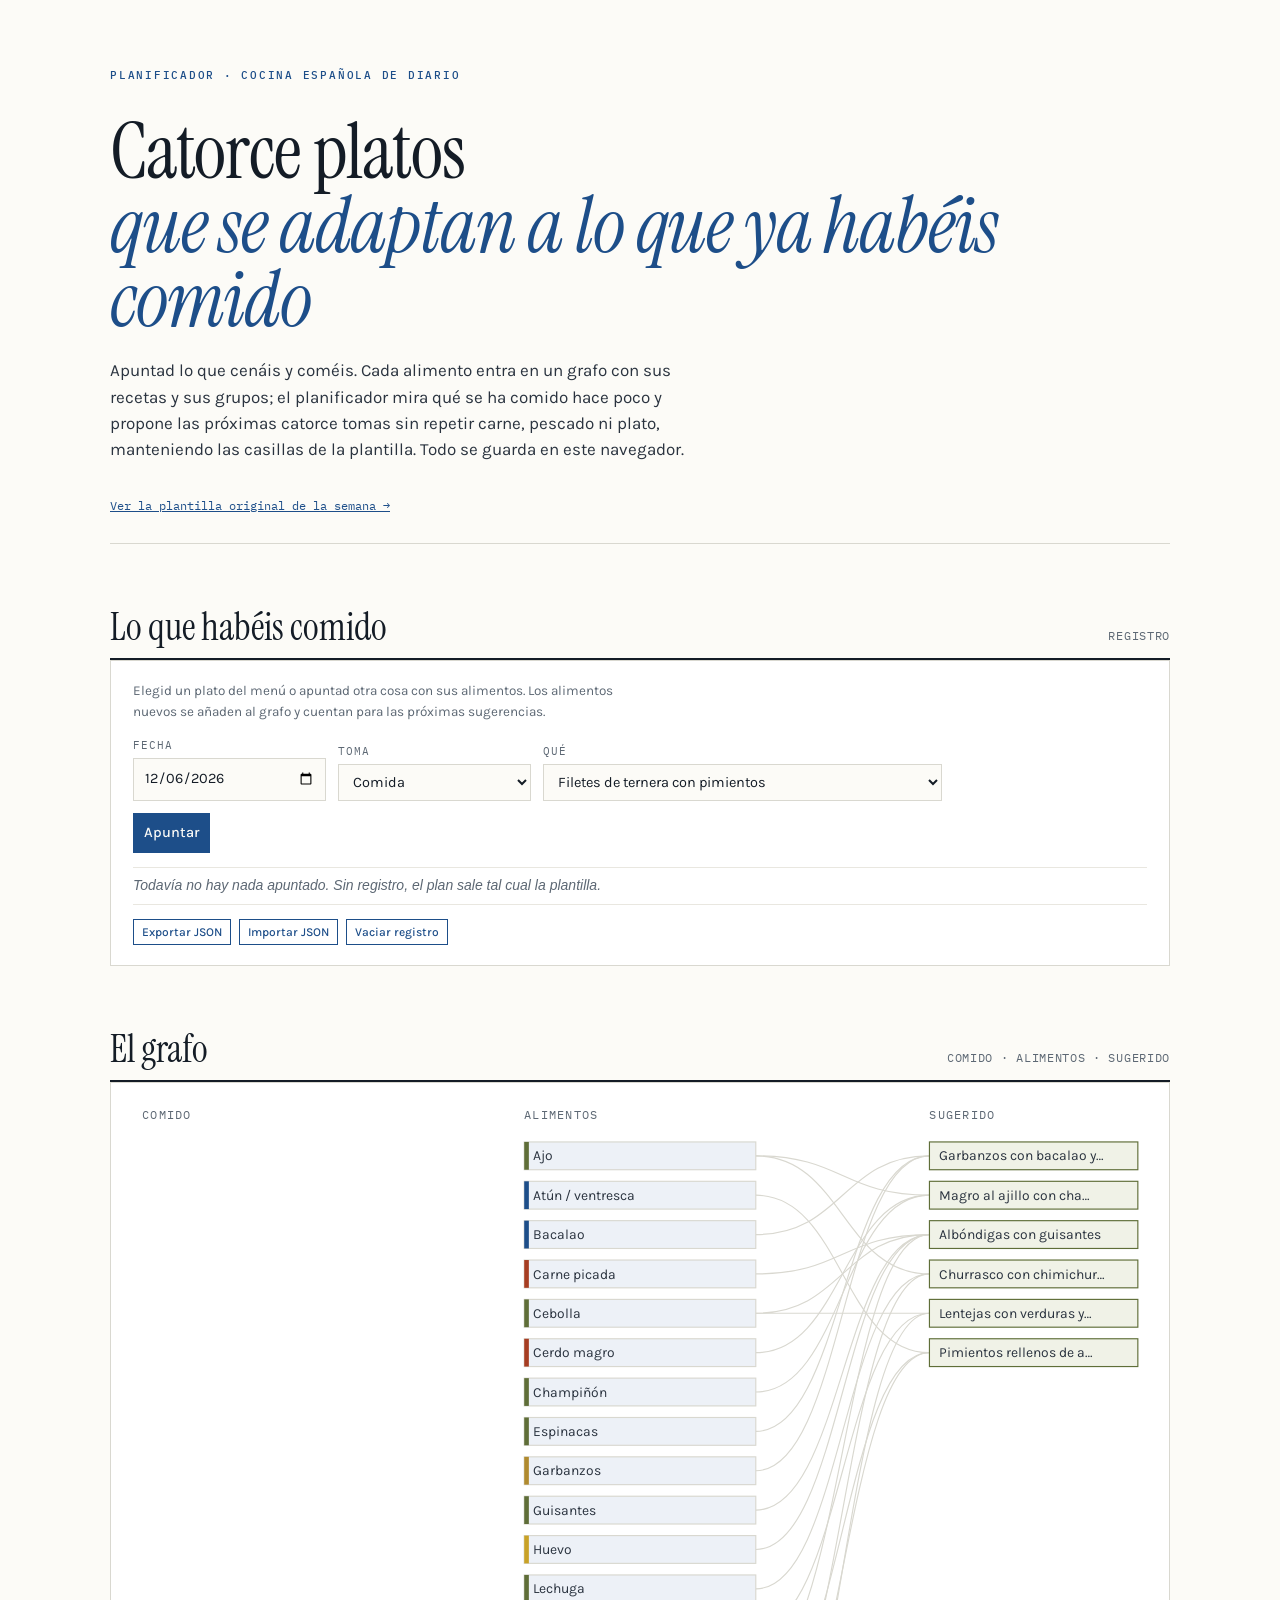
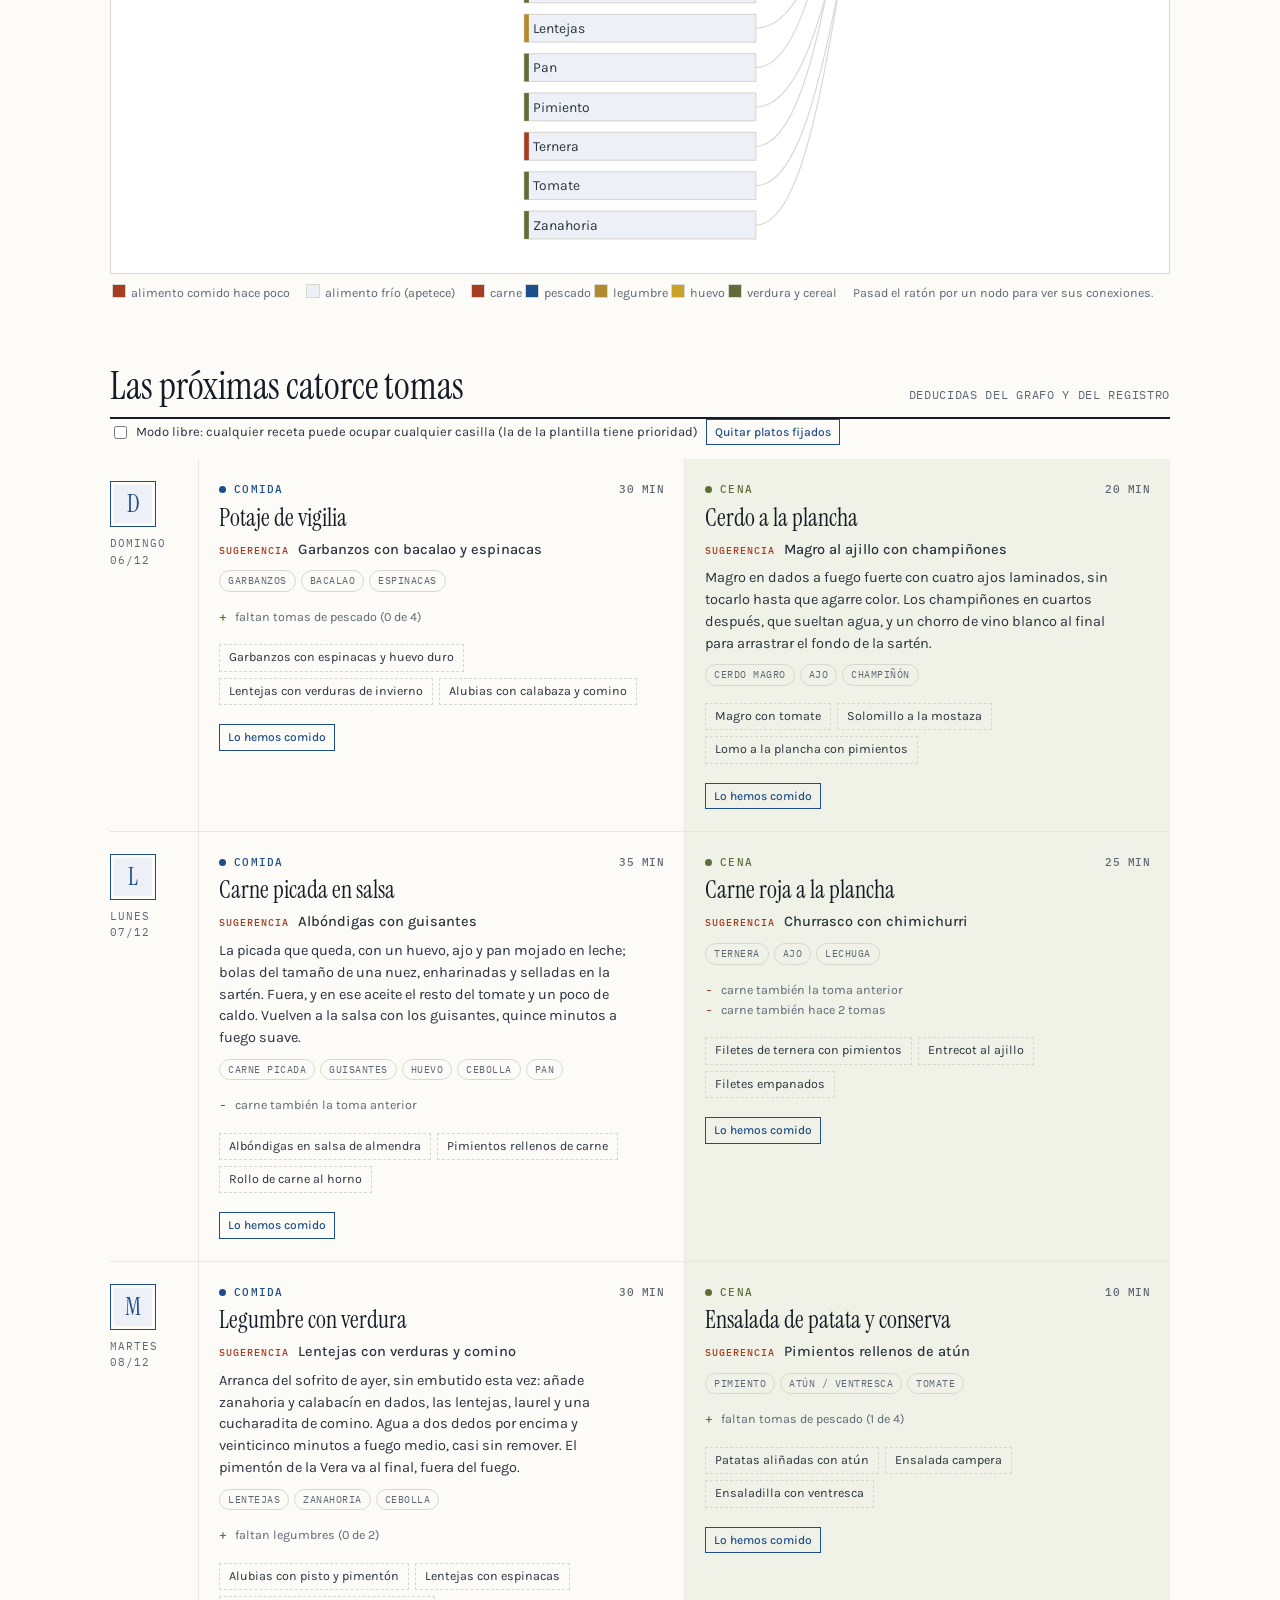
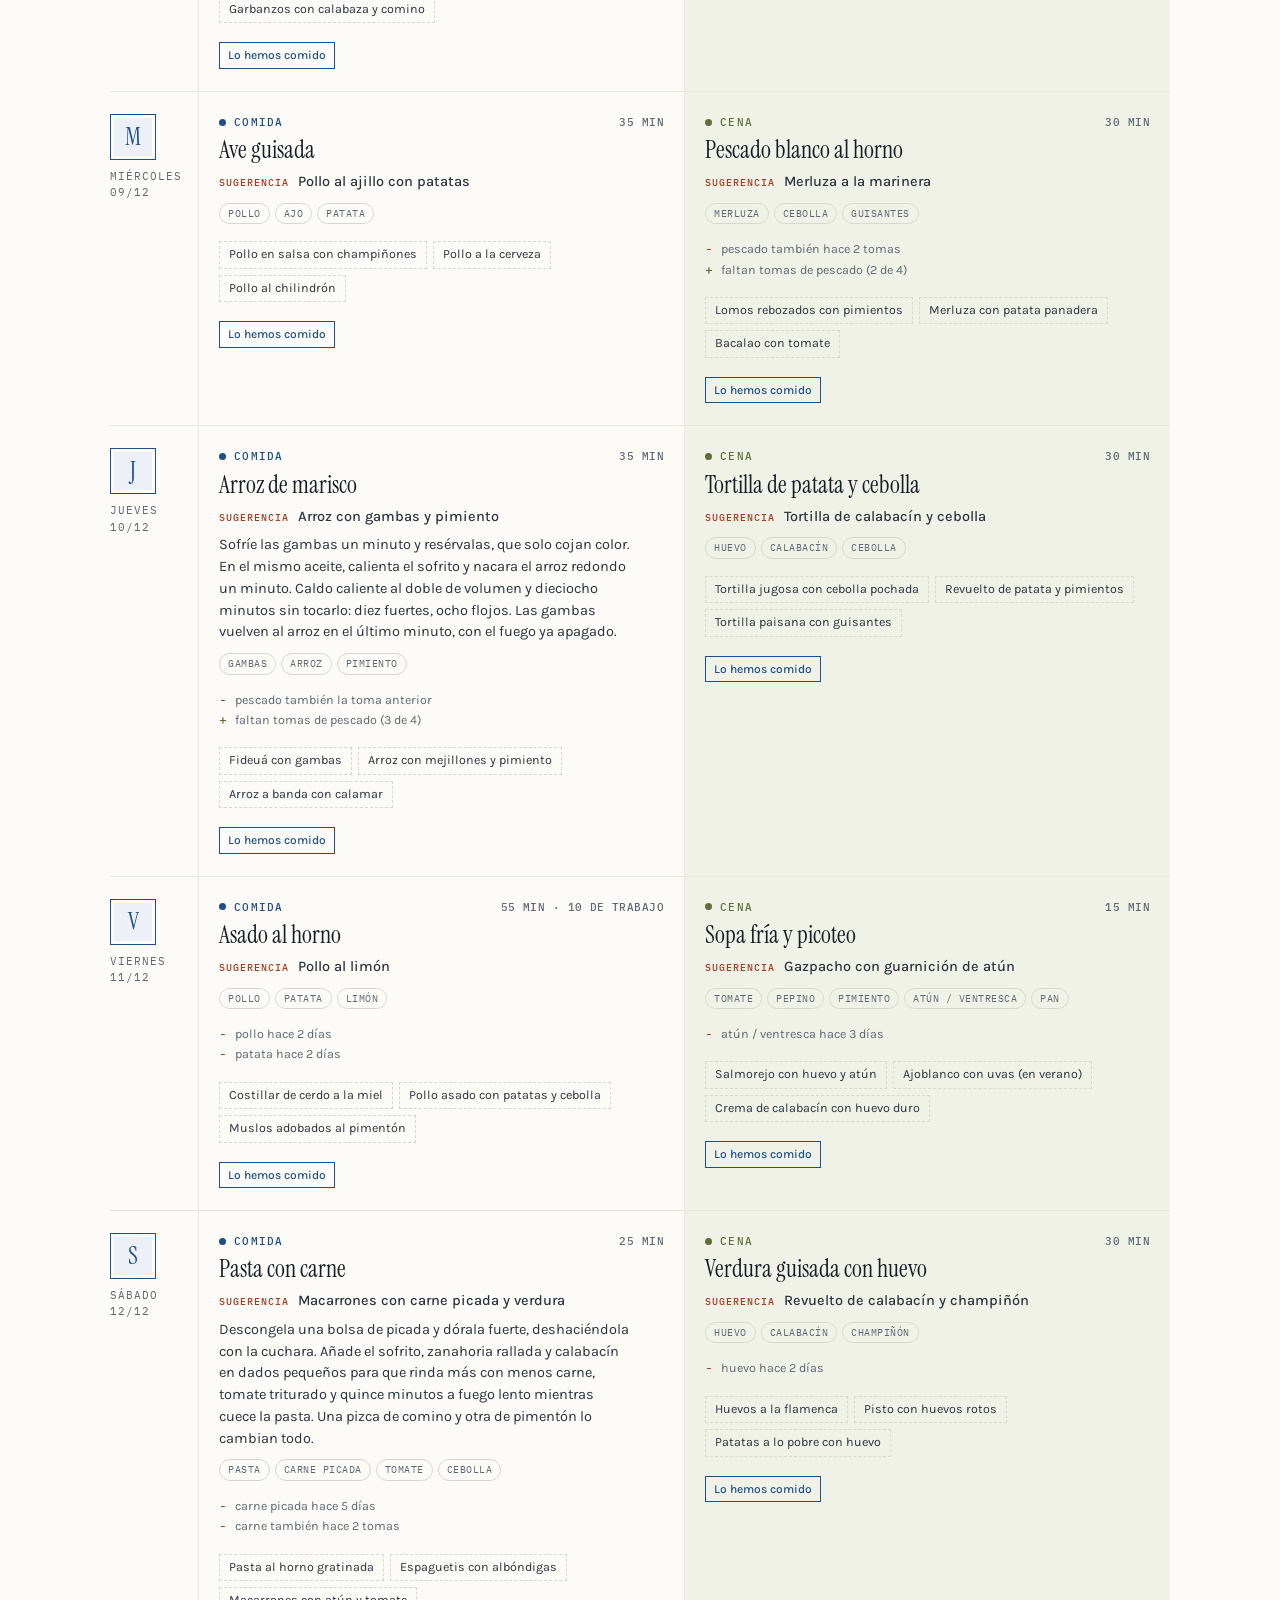
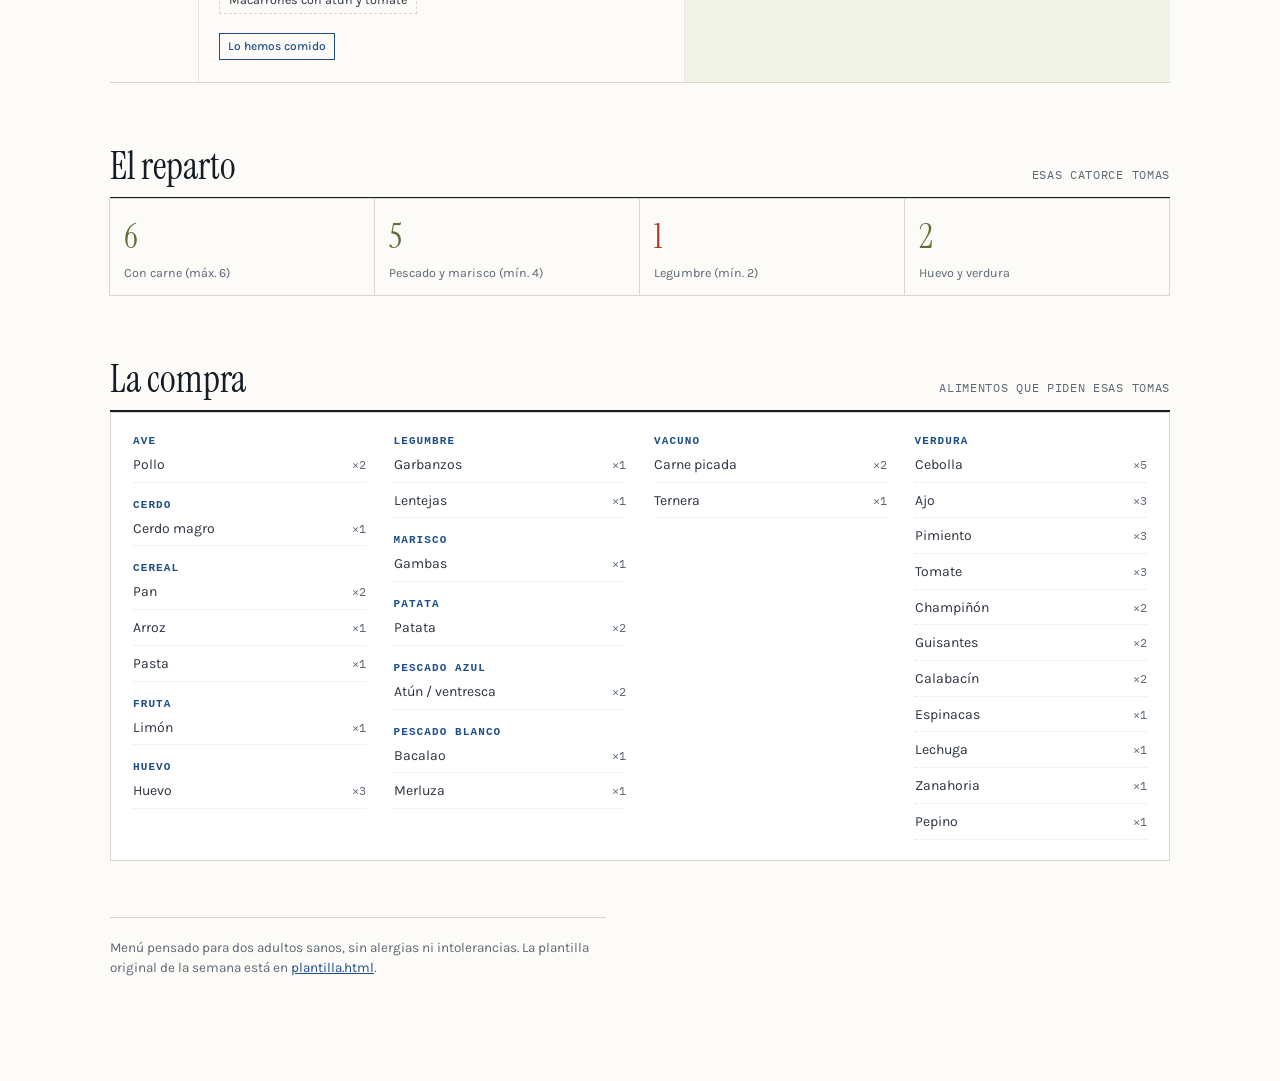
==== commit a7b840c8: "Planificar con búsqueda en haz, no empezar en el pasado y exigir proteína El plan se calcula con una" ====
--- a/index.html
+++ b/index.html
@@ -61,6 +61,7 @@
   <p class="leyenda">
     <span><i style="background:var(--pimenton)"></i>alimento comido hace poco</span>
     <span><i style="background:var(--anil-tinte)"></i>alimento frío (apetece)</span>
+    <span><i style="background:#A63D22"></i>carne <i style="background:#1D4E89"></i>pescado <i style="background:#B08A2E"></i>legumbre <i style="background:#C9A227"></i>huevo <i style="background:#5F6E38"></i>verdura y cereal</span>
     <span>Pasad el ratón por un nodo para ver sus conexiones.</span>
   </p>
 
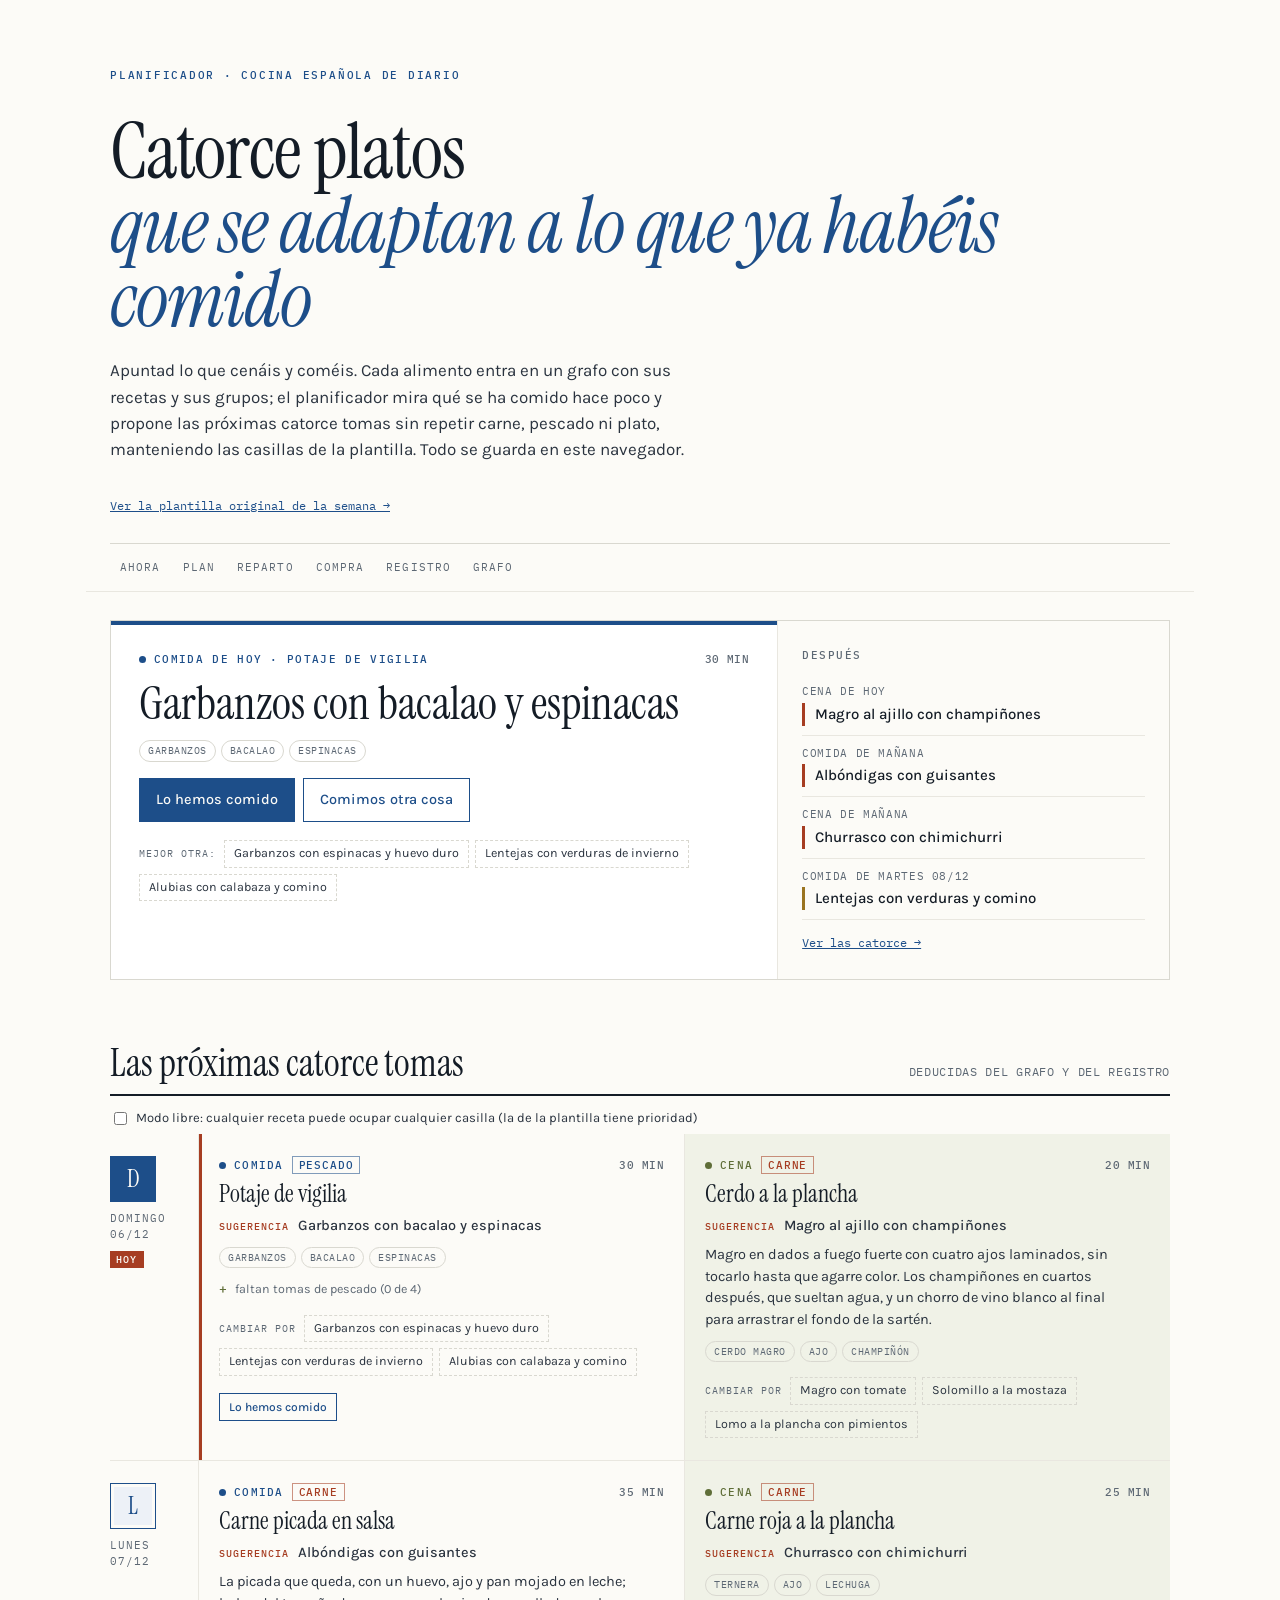
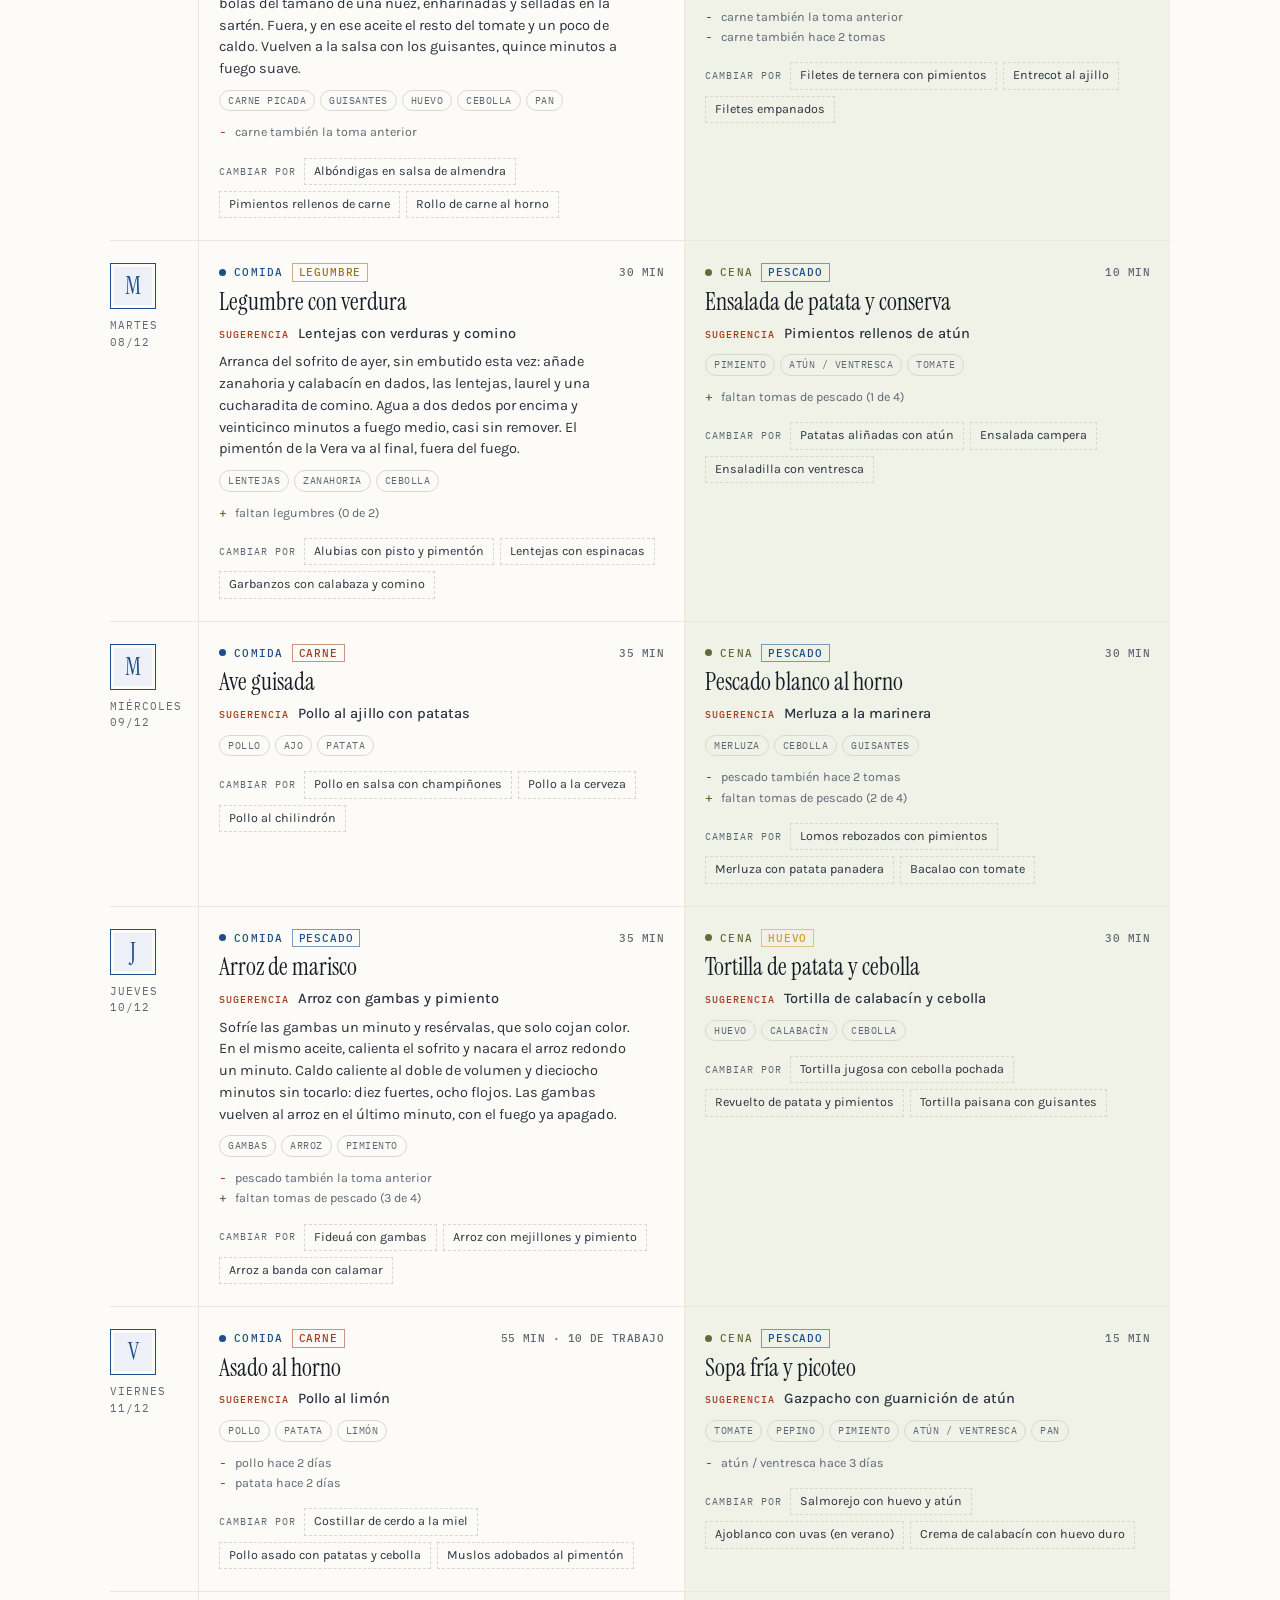
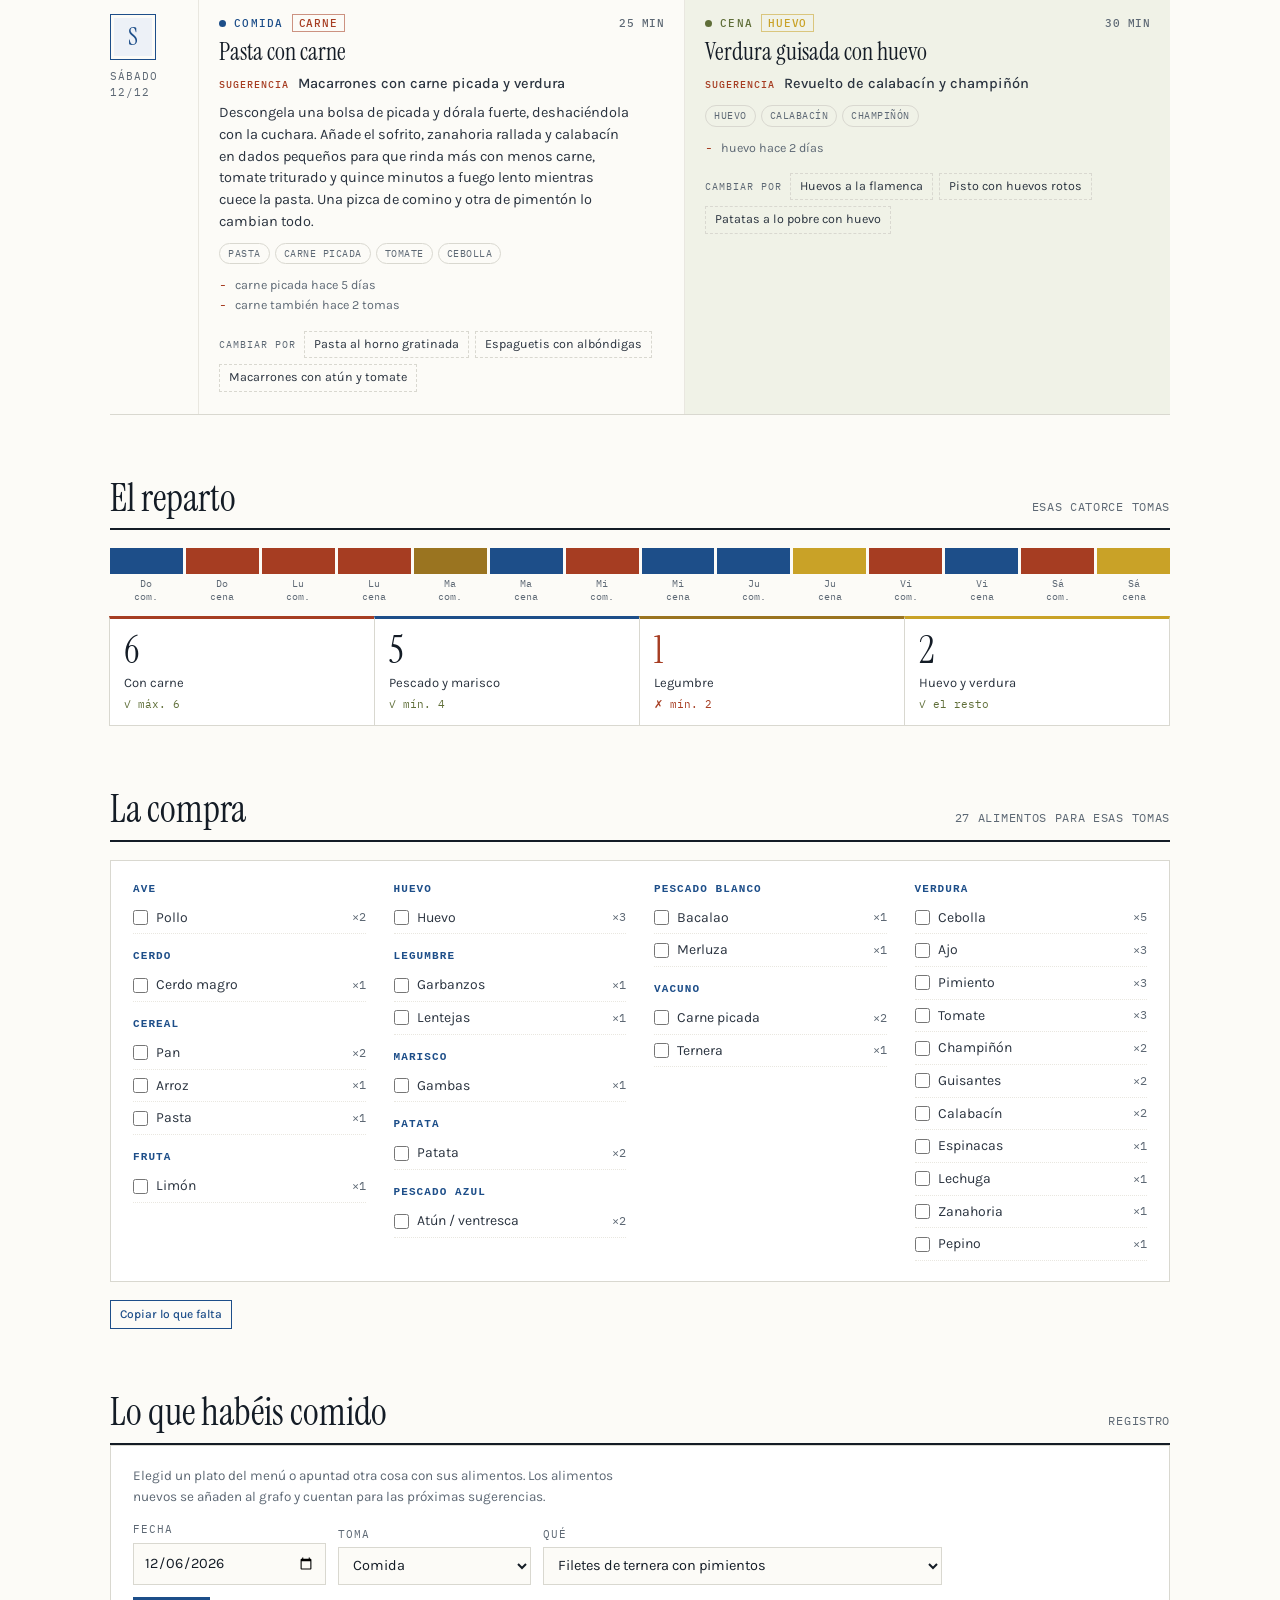
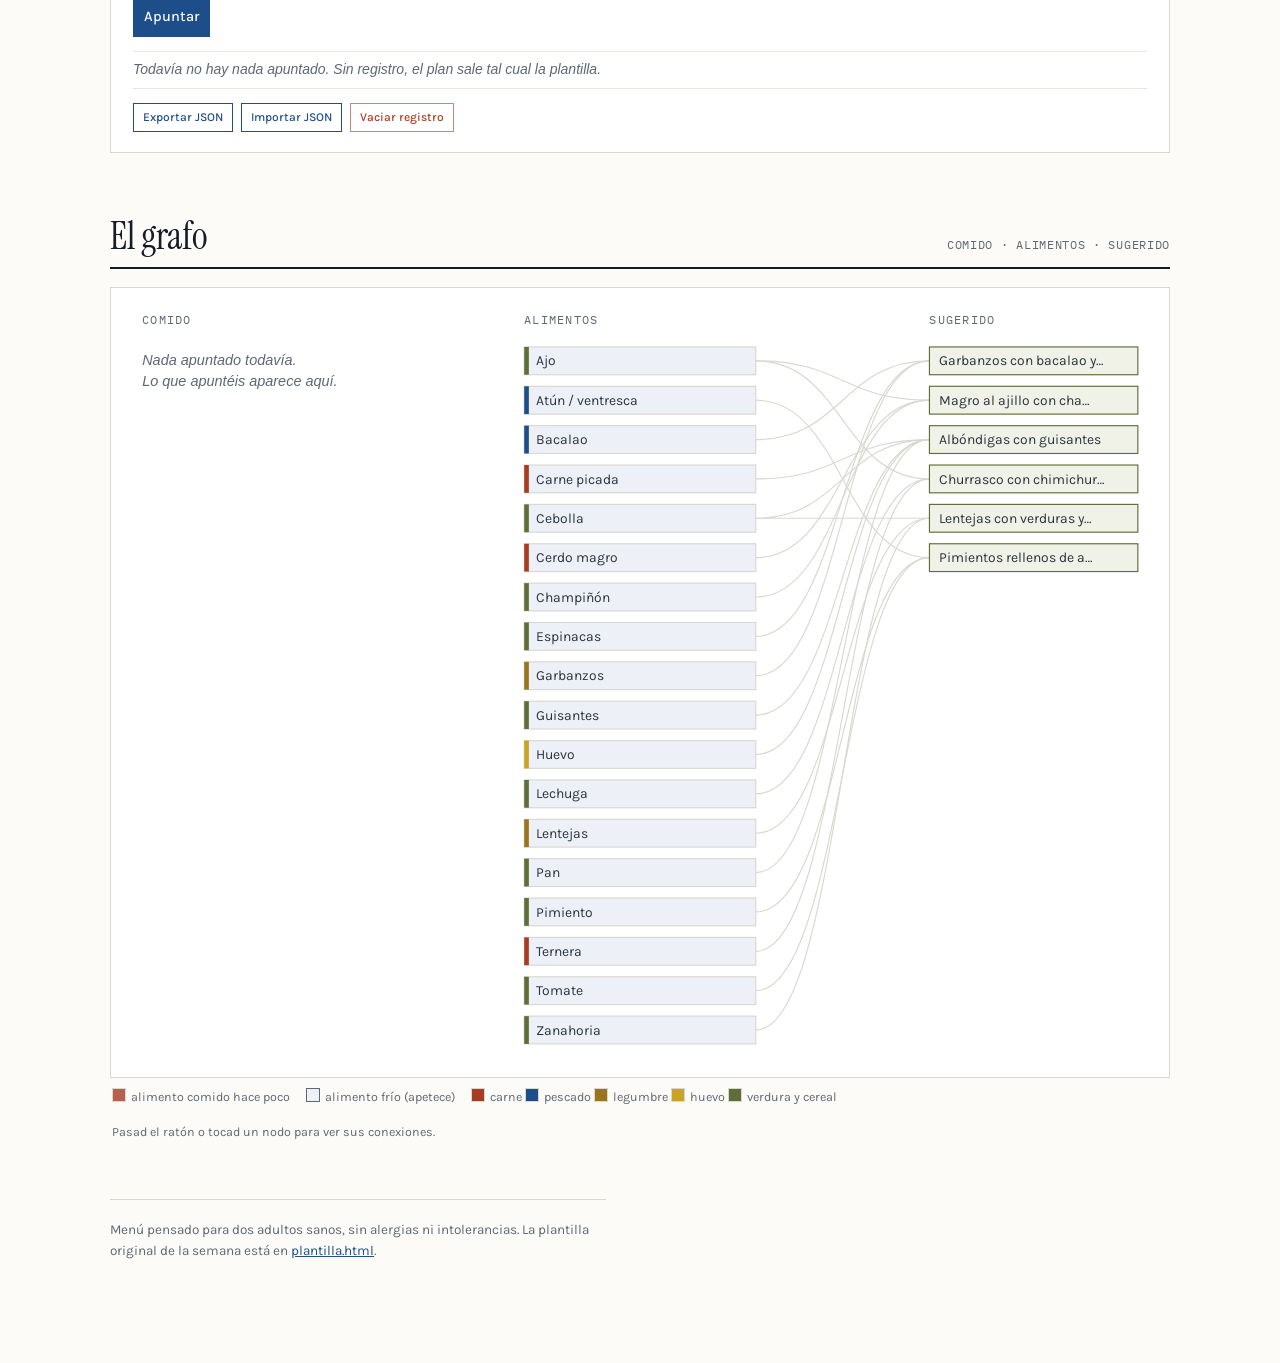
==== commit 426be0a8: "Poner arriba la toma de ahora y pulir el plan, el reparto y la compra - Nuevo bloque «Ahora»: la tom" ====
--- a/index.html
+++ b/index.html
@@ -29,7 +29,31 @@
     <a class="enlace-plantilla" href="plantilla.html">Ver la plantilla original de la semana →</a>
   </header>
 
-  <div class="rotulo"><h2>Lo que habéis comido</h2><p>Registro</p></div>
+  <nav class="indice" aria-label="Secciones">
+    <a href="#ahora">Ahora</a><a href="#s-plan">Plan</a><a href="#s-reparto">Reparto</a><a href="#s-compra">Compra</a><a href="#s-registro">Registro</a><a href="#s-grafo">Grafo</a>
+  </nav>
+
+  <section class="ahora" id="ahora" aria-live="polite"></section>
+
+  <div class="rotulo" id="s-plan"><h2>Las próximas catorce tomas</h2><p>Deducidas del grafo y del registro</p></div>
+  <div class="herramientas barra-plan">
+    <label class="modo"><input type="checkbox" id="c-libre"> Modo libre: cualquier receta puede ocupar cualquier casilla (la de la plantilla tiene prioridad)</label>
+    <button class="app-btn sec mini" id="b-soltar" type="button" hidden>Quitar platos fijados</button>
+  </div>
+  <section class="semana" id="plan"></section>
+
+  <div class="rotulo" id="s-reparto"><h2>El reparto</h2><p>Esas catorce tomas</p></div>
+  <ol class="tira" id="tira" aria-label="Familia de cada toma"></ol>
+  <dl class="tabla-balance" id="balance"></dl>
+
+  <div class="rotulo" id="s-compra"><h2>La compra</h2><p id="compra-cuenta">Alimentos que piden esas tomas</p></div>
+  <div class="panel lista-compra" id="compra"></div>
+  <div class="herramientas">
+    <button class="app-btn sec mini" id="b-copiar" type="button">Copiar lo que falta</button>
+    <button class="app-btn sec mini" id="b-desmarcar" type="button">Desmarcar todo</button>
+  </div>
+
+  <div class="rotulo" id="s-registro"><h2>Lo que habéis comido</h2><p>Registro</p></div>
   <div class="panel">
     <p class="ayuda">Elegid un plato del menú o apuntad otra cosa con sus alimentos. Los alimentos nuevos se añaden al grafo y cuentan para las próximas sugerencias.</p>
     <form class="form" id="form-registro">
@@ -52,34 +76,22 @@
       <button class="app-btn sec mini" id="b-exportar" type="button">Exportar JSON</button>
       <button class="app-btn sec mini" id="b-importar" type="button">Importar JSON</button>
       <input type="file" id="f-archivo" accept="application/json" hidden>
-      <button class="app-btn sec mini" id="b-vaciar" type="button">Vaciar registro</button>
+      <button class="app-btn sec mini peligro" id="b-vaciar" type="button">Vaciar registro</button>
     </div>
   </div>
 
-  <div class="rotulo"><h2>El grafo</h2><p>Comido · Alimentos · Sugerido</p></div>
+  <div class="rotulo" id="s-grafo"><h2>El grafo</h2><p>Comido · Alimentos · Sugerido</p></div>
   <div class="grafo-caja"><svg id="grafo" role="img" aria-label="Grafo de platos comidos, alimentos y próximos platos sugeridos"></svg></div>
   <p class="leyenda">
-    <span><i style="background:var(--pimenton)"></i>alimento comido hace poco</span>
-    <span><i style="background:var(--anil-tinte)"></i>alimento frío (apetece)</span>
-    <span><i style="background:#A63D22"></i>carne <i style="background:#1D4E89"></i>pescado <i style="background:#B08A2E"></i>legumbre <i style="background:#C9A227"></i>huevo <i style="background:#5F6E38"></i>verdura y cereal</span>
-    <span>Pasad el ratón por un nodo para ver sus conexiones.</span>
+    <span><i class="calor-alto"></i>alimento comido hace poco</span>
+    <span><i class="calor-bajo"></i>alimento frío (apetece)</span>
+    <span><i class="f-carne"></i>carne <i class="f-pescado"></i>pescado <i class="f-legumbre"></i>legumbre <i class="f-huevo"></i>huevo <i class="f-otro"></i>verdura y cereal</span>
+    <span>Pasad el ratón o tocad un nodo para ver sus conexiones.</span>
   </p>
-
-  <div class="rotulo"><h2>Las próximas catorce tomas</h2><p>Deducidas del grafo y del registro</p></div>
-  <div class="herramientas" style="margin:0 0 14px">
-    <label class="modo"><input type="checkbox" id="c-libre"> Modo libre: cualquier receta puede ocupar cualquier casilla (la de la plantilla tiene prioridad)</label>
-    <button class="app-btn sec mini" id="b-soltar" type="button">Quitar platos fijados</button>
-  </div>
-  <section class="semana" id="plan"></section>
-
-  <div class="rotulo"><h2>El reparto</h2><p>Esas catorce tomas</p></div>
-  <dl class="tabla-balance" id="balance"></dl>
-
-  <div class="rotulo"><h2>La compra</h2><p>Alimentos que piden esas tomas</p></div>
-  <div class="panel lista-compra" id="compra"></div>
 
   <p class="pie">Menú pensado para dos adultos sanos, sin alergias ni intolerancias. La plantilla original de la semana está en <a href="plantilla.html">plantilla.html</a>.</p>
 </div>
+<div class="aviso" id="aviso" role="status" hidden><span id="aviso-txt"></span><button type="button" id="aviso-deshacer">Deshacer</button></div>
 <script src="datos.js"></script>
 <script src="motor.js"></script>
 <script src="app.js"></script>
--- a/app.css
+++ b/app.css
@@ -1,17 +1,61 @@
 /* Estilos propios del planificador; la base visual está en estilos.css */
+:root { --f-carne: #A63D22; --f-pescado: #1D4E89; --f-legumbre: #9A7420; --f-huevo: #C9A227; --f-otro: #5F6E38; }
+@media (prefers-color-scheme: dark) {
+  :root:not([data-theme="light"]) { --f-carne: #E28466; --f-pescado: #83B3E2; --f-legumbre: #D2A24A; --f-huevo: #E8CB5A; --f-otro: #ABBE76; }
+}
+:root[data-theme="dark"] { --f-carne: #E28466; --f-pescado: #83B3E2; --f-legumbre: #D2A24A; --f-huevo: #E8CB5A; --f-otro: #ABBE76; }
+.fam-carne { --fam: var(--f-carne); } .fam-pescado { --fam: var(--f-pescado); } .fam-legumbre { --fam: var(--f-legumbre); }
+.fam-huevo { --fam: var(--f-huevo); } .fam-otro { --fam: var(--f-otro); }
+
+html { scroll-behavior: smooth; scroll-padding-top: 56px; }
 .plantilla-aviso { font-family: var(--dato); font-size: 12px; color: var(--suave); border-bottom: 1px solid var(--linea); padding: 10px 0; margin-bottom: 8px; }
 .enlace-plantilla { font-family: var(--dato); font-size: 12px; margin-top: 14px; display: inline-block; }
 
+/* ---------- índice ---------- */
+.indice { position: sticky; top: 0; z-index: 5; display: flex; gap: 2px; overflow-x: auto; scrollbar-width: none; margin: 0 -24px; padding: 10px 24px; background: color-mix(in srgb, var(--cal) 92%, transparent); backdrop-filter: blur(6px); border-bottom: 1px solid var(--linea-fina); }
+.indice a { flex: 0 0 auto; font-family: var(--dato); font-size: 11px; letter-spacing: .1em; text-transform: uppercase; color: var(--suave); text-decoration: none; padding: 5px 10px; }
+.indice a:hover { color: var(--anil); background: var(--anil-tinte); }
+@media (max-width: 780px) { .indice { margin: 0 -18px; padding: 8px 18px; } }
+
+/* ---------- ahora toca ---------- */
+.ahora { display: grid; grid-template-columns: minmax(0, 1.7fr) minmax(0, 1fr); margin: 28px 0 0; border: 1px solid var(--linea); background: var(--papel); }
+.ahora-principal { display: flex; flex-direction: column; gap: 10px; padding: 26px 28px; border-top: 4px solid var(--anil); }
+.ahora--cena .ahora-principal { border-top-color: var(--oliva); }
+.ahora-cuando { display: flex; align-items: center; gap: 8px; margin: 0; font-family: var(--dato); font-size: 11px; font-weight: 500; letter-spacing: .12em; text-transform: uppercase; color: var(--anil); }
+.ahora--cena .ahora-cuando { color: var(--oliva); }
+.ahora-cuando .marca { width: 7px; height: 7px; border-radius: 50%; background: currentColor; flex: 0 0 auto; }
+.ahora-cuando .reloj { margin-left: auto; color: var(--suave); letter-spacing: .04em; }
+.ahora h2 { font-family: var(--display); font-weight: 400; font-size: clamp(32px, 5vw, 46px); line-height: 1.02; color: var(--tinta); margin: 2px 0 0; text-wrap: balance; }
+.ahora .metodo { margin: 0; font-size: 15px; max-width: 58ch; color: var(--texto); }
+.ahora .acciones { display: flex; flex-wrap: wrap; gap: 8px; margin-top: 6px; }
+.ahora .acciones .app-btn { padding: 10px 16px; }
+.ahora-despues { padding: 26px 24px; border-left: 1px solid var(--linea-fina); background: var(--cal); display: flex; flex-direction: column; }
+.ahora-despues h3 { font-family: var(--dato); font-weight: 500; font-size: 11px; letter-spacing: .14em; text-transform: uppercase; color: var(--suave); margin: 0 0 10px; }
+.ahora-despues ol { list-style: none; margin: 0 0 14px; padding: 0; display: flex; flex-direction: column; }
+.ahora-despues li { display: flex; flex-direction: column; padding: 9px 0; border-bottom: 1px solid var(--linea-fina); }
+.ahora-despues li span { font-family: var(--dato); font-size: 10.5px; letter-spacing: .06em; text-transform: uppercase; color: var(--suave); }
+.ahora-despues li b { font-weight: 500; font-size: 15px; color: var(--tinta); padding-left: 10px; border-left: 3px solid var(--fam); margin-top: 3px; }
+.ahora-despues a { margin-top: auto; font-family: var(--dato); font-size: 12px; }
+@media (max-width: 780px) {
+  .ahora { grid-template-columns: 1fr; }
+  .ahora-principal { padding: 22px 18px; }
+  .ahora-despues { border-left: 0; border-top: 1px solid var(--linea-fina); padding: 18px; }
+}
+
+/* ---------- paneles y formulario ---------- */
 .panel { background: var(--papel); border: 1px solid var(--linea); padding: 20px 22px; margin: 0 0 18px; }
 .panel h3 { font-family: var(--display); font-weight: 400; font-size: 24px; margin: 0 0 10px; color: var(--tinta); }
 .panel p.ayuda { font-size: 13.5px; color: var(--suave); margin: 0 0 14px; max-width: 62ch; }
 
 .form { display: grid; grid-template-columns: repeat(auto-fit, minmax(170px, 1fr)); gap: 12px; align-items: end; }
 .form label { display: flex; flex-direction: column; gap: 4px; font-family: var(--dato); font-size: 11px; letter-spacing: .08em; text-transform: uppercase; color: var(--suave); }
-.form input, .form select, .app-btn { font: inherit; font-size: 14.5px; font-family: var(--cuerpo); color: var(--tinta); background: var(--cal); border: 1px solid var(--linea); padding: 8px 10px; border-radius: 0; text-transform: none; letter-spacing: 0; }
+.form input, .form select, .app-btn { font: inherit; font-size: 14.5px; font-family: var(--cuerpo); color: var(--tinta); background: var(--cal); border: 1px solid var(--linea); padding: 8px 10px; border-radius: 0; text-transform: none; letter-spacing: 0; min-height: 38px; box-sizing: border-box; }
 .app-btn { cursor: pointer; background: var(--anil); color: var(--cal); border-color: var(--anil); font-weight: 500; }
+.app-btn:hover { filter: brightness(1.08); }
 .app-btn.sec { background: transparent; color: var(--anil); }
-.app-btn.mini { padding: 3px 8px; font-size: 12px; }
+.app-btn.sec:hover { background: var(--anil-tinte); filter: none; }
+.app-btn.mini { padding: 4px 9px; font-size: 12px; min-height: 0; }
+.app-btn.peligro { color: var(--pimenton); border-color: color-mix(in srgb, var(--pimenton) 50%, var(--linea)); }
 .app-btn:disabled { opacity: .45; cursor: default; }
 .span2 { grid-column: span 2; } .fila { grid-column: 1 / -1; }
 @media (max-width: 520px) { .span2 { grid-column: auto; } }
@@ -21,43 +65,88 @@
 .etiquetas button { background: none; border: 0; color: var(--pimenton); cursor: pointer; padding: 0 0 0 6px; font-size: 14px; }
 
 .historial { list-style: none; margin: 14px 0 0; padding: 0; max-height: 280px; overflow: auto; border-top: 1px solid var(--linea-fina); }
-.historial li { display: flex; gap: 12px; align-items: baseline; padding: 7px 0; border-bottom: 1px solid var(--linea-fina); font-size: 14px; }
+.historial li { display: flex; gap: 12px; align-items: baseline; padding: 7px 0 7px 10px; border-bottom: 1px solid var(--linea-fina); border-left: 3px solid var(--fam, transparent); font-size: 14px; }
+.historial li.vacio { border-left: 0; padding-left: 0; }
 .historial .cuando { font-family: var(--dato); font-size: 12px; color: var(--suave); min-width: 118px; }
 .historial .nombre { flex: 1; color: var(--tinta); }
 .historial .ings { font-size: 12px; color: var(--suave); }
+@media (max-width: 520px) { .historial li { flex-wrap: wrap; gap: 2px 12px; } .historial .cuando { min-width: 0; flex: 1 0 100%; } }
 .vacio { color: var(--suave); font-size: 14px; font-style: italic; }
 .herramientas { display: flex; gap: 8px; flex-wrap: wrap; margin-top: 14px; align-items: center; }
 .herramientas label.modo { font-size: 13px; color: var(--texto); display: flex; gap: 6px; align-items: center; }
+.barra-plan { margin: 12px 0 6px; justify-content: space-between; }
 
-.grafo-caja { background: var(--papel); border: 1px solid var(--linea); padding: 8px; overflow-x: auto; }
+/* ---------- grafo ---------- */
+.grafo-caja { background: var(--papel); border: 1px solid var(--linea); padding: 8px; overflow-x: auto; margin-top: 18px; }
 .grafo-caja svg { display: block; width: 100%; min-width: 640px; height: auto; font-family: var(--cuerpo); }
 .grafo-caja text { fill: var(--texto); font-size: 12px; }
 .grafo-caja .col { fill: var(--suave); font-family: var(--dato); font-size: 10.5px; letter-spacing: .1em; text-transform: uppercase; }
-.grafo-caja .arista { stroke: var(--linea); fill: none; stroke-width: 1; }
+.grafo-caja .vacio-svg { fill: var(--suave); font-style: italic; font-size: 12.5px; }
+.grafo-caja .arista { stroke: var(--linea); fill: none; stroke-width: 1; transition: opacity .15s; }
 .grafo-caja .arista.on { stroke: var(--anil); stroke-width: 1.8; }
 .grafo-caja .atenuado { opacity: .15; }
-.grafo-caja .nodo { cursor: default; }
+.grafo-caja .nodo { cursor: pointer; transition: opacity .15s; outline: none; }
+.grafo-caja .nodo:focus-visible rect:first-child { stroke: var(--anil); stroke-width: 2; }
+.grafo-caja .fam-barra { fill: var(--fam); }
 .grafo-caja .n-comida rect { fill: var(--anil-tinte); stroke: var(--anil); }
 .grafo-caja .n-sug rect { fill: var(--oliva-tinte); stroke: var(--oliva); }
 .leyenda { font-size: 12.5px; color: var(--suave); display: flex; gap: 16px; flex-wrap: wrap; margin: 10px 2px 0; align-items: center; }
 .leyenda i { display: inline-block; width: 12px; height: 12px; margin-right: 5px; vertical-align: -1px; border: 1px solid var(--linea); }
+.leyenda i.calor-alto { background: color-mix(in srgb, var(--pimenton) 80%, var(--anil-tinte)); }
+.leyenda i.calor-bajo { background: var(--anil-tinte); border-color: var(--suave); }
+.leyenda i.f-carne { background: var(--f-carne); } .leyenda i.f-pescado { background: var(--f-pescado); } .leyenda i.f-legumbre { background: var(--f-legumbre); }
+.leyenda i.f-huevo { background: var(--f-huevo); } .leyenda i.f-otro { background: var(--f-otro); }
 
-.toma .porque { list-style: none; margin: 8px 0 0; padding: 0; font-size: 12.5px; color: var(--suave); }
+/* ---------- plan ---------- */
+.dia--hoy .azulejo { background: var(--anil); color: var(--cal); box-shadow: none; }
+.fecha .hoy { font-family: var(--dato); font-size: 10px; font-weight: 500; letter-spacing: .12em; text-transform: uppercase; color: var(--cal); background: var(--pimenton); padding: 1px 6px; }
+.toma--siguiente { box-shadow: inset 3px 0 0 var(--pimenton); }
+.toma--pasada { justify-content: flex-start; opacity: .6; background: repeating-linear-gradient(135deg, transparent 0 8px, var(--linea-fina) 8px 9px); }
+.toma--pasada .toma-cab { color: var(--suave); }
+.toma--pasada p { font-size: 13.5px; color: var(--suave); font-style: italic; }
+.toma-cab .fam { font-weight: 500; letter-spacing: .08em; color: var(--fam); border: 1px solid color-mix(in srgb, var(--fam) 55%, transparent); padding: 0 6px; }
+.toma .sug .soltar { font: inherit; font-family: var(--dato); font-size: 11px; color: var(--anil); background: none; border: 0; padding: 0; cursor: pointer; text-decoration: underline; }
+.toma .porque { list-style: none; margin: 4px 0 0; padding: 0; font-size: 12.5px; color: var(--suave); }
 .toma .porque li::before { content: attr(data-s) " "; font-family: var(--dato); font-weight: 500; }
 .toma .porque li[data-s="-"]::before { color: var(--pimenton); } .toma .porque li[data-s="+"]::before { color: var(--oliva); }
-.toma .alts { display: flex; flex-wrap: wrap; gap: 6px; margin-top: 10px; }
-.toma .alts button { font: inherit; font-size: 12.5px; padding: 3px 9px; border: 1px dashed var(--linea); background: transparent; color: var(--texto); cursor: pointer; }
-.toma .alts button:hover, .toma .alts button.fijada { border-color: var(--anil); color: var(--anil); }
-.toma .acciones { margin-top: 12px; display: flex; gap: 8px; }
-.toma .pin { font-family: var(--dato); font-size: 11px; color: var(--anil); }
+.alts { display: flex; flex-wrap: wrap; gap: 6px; margin-top: 8px; align-items: center; }
+.alts-rotulo { font-family: var(--dato); font-size: 10px; letter-spacing: .1em; text-transform: uppercase; color: var(--suave); margin-right: 2px; }
+.alts button { font: inherit; font-size: 12.5px; padding: 3px 9px; border: 1px dashed var(--linea); background: transparent; color: var(--texto); cursor: pointer; }
+.alts button:hover { border-color: var(--anil); border-style: solid; color: var(--anil); }
+.toma .acciones { margin-top: 10px; display: flex; gap: 8px; }
+@media (max-width: 780px) { .toma--siguiente { box-shadow: none; } .toma--pasada { padding: 14px 0; } }
 
-.tabla-balance { display: grid; grid-template-columns: repeat(auto-fit, minmax(120px, 1fr)); gap: 0; margin: 0; }
-.tabla-balance div { padding: 12px 14px; border: 1px solid var(--linea); margin: -1px 0 0 -1px; }
-.tabla-balance .ok .valor { color: var(--oliva); } .tabla-balance .mal .valor { color: var(--pimenton); }
-.tabla-balance .valor { font-family: var(--display); font-size: 34px; margin: 0; color: var(--tinta); } .tabla-balance .clave { margin: 0; font-size: 12.5px; color: var(--suave); }
+/* ---------- reparto ---------- */
+.tira { list-style: none; margin: 18px 0 14px; padding: 0; display: grid; grid-template-columns: repeat(14, 1fr); gap: 3px; }
+.tira li { display: flex; flex-direction: column; align-items: center; gap: 4px; min-width: 0; }
+.tira .celda { display: block; width: 100%; height: 26px; background: var(--fam); }
+.tira .dia-ini { font-family: var(--dato); font-size: 10px; line-height: 1.25; text-align: center; color: var(--suave); white-space: nowrap; }
+@media (max-width: 520px) { .tira { grid-template-columns: repeat(7, 1fr); row-gap: 8px; } }
+.tabla-balance { display: grid; grid-template-columns: repeat(auto-fit, minmax(140px, 1fr)); gap: 0; margin: 0; }
+.tabla-balance div { padding: 12px 14px; border: 1px solid var(--linea); border-top: 3px solid var(--fam); margin: -1px 0 0 -1px; background: var(--papel); }
+.tabla-balance .valor { font-family: var(--display); font-size: 38px; line-height: 1; margin: 0 0 4px; color: var(--tinta); font-variant-numeric: tabular-nums; }
+.tabla-balance .clave { margin: 0; font-size: 13px; color: var(--texto); }
+.tabla-balance .objetivo { margin: 2px 0 0; font-family: var(--dato); font-size: 11px; color: var(--oliva); }
+.tabla-balance .mal .objetivo, .tabla-balance .mal .valor { color: var(--pimenton); }
 
-.lista-compra { columns: 220px; column-gap: 28px; }
+/* ---------- compra ---------- */
+.lista-compra { columns: 220px; column-gap: 28px; margin-top: 18px; }
 .lista-compra .puesto { break-inside: avoid; margin-bottom: 14px; }
 .lista-compra h4 { font-family: var(--dato); font-size: 11px; letter-spacing: .1em; text-transform: uppercase; color: var(--anil); margin: 0 0 4px; }
-.lista-compra ul { list-style: none; margin: 0; padding: 0; font-size: 14px; }
+.lista-compra ul { list-style: none; margin: 0; padding: 0; font-size: 14px; gap: 0; }
+.lista-compra li { padding: 0; align-items: center; }
+.lista-compra label { display: flex; align-items: center; gap: 8px; flex: 1; padding: 5px 0; cursor: pointer; }
+.lista-compra input { accent-color: var(--oliva); width: 15px; height: 15px; margin: 0; }
+.lista-compra li.hecho label { color: var(--suave); text-decoration: line-through; text-decoration-color: var(--linea); }
 .lista-compra li span { font-family: var(--dato); font-size: 12px; color: var(--suave); margin-left: 6px; }
+
+/* ---------- aviso con deshacer ---------- */
+.aviso { position: fixed; left: 50%; bottom: 20px; transform: translateX(-50%); z-index: 10; display: flex; align-items: center; gap: 16px; max-width: calc(100vw - 32px); box-sizing: border-box; padding: 10px 12px 10px 16px; background: var(--tinta); color: var(--cal); font-size: 14px; box-shadow: 0 6px 24px rgb(0 0 0 / .18); animation: sube .2s ease-out; }
+.aviso button { font: inherit; font-family: var(--dato); font-size: 12px; letter-spacing: .06em; text-transform: uppercase; color: var(--cal); background: none; border: 1px solid color-mix(in srgb, var(--cal) 40%, transparent); padding: 4px 9px; cursor: pointer; }
+@keyframes sube { from { opacity: 0; transform: translate(-50%, 8px); } }
+@media (prefers-reduced-motion: reduce) { html { scroll-behavior: auto; } .aviso { animation: none; } }
+.ahora-cuando .reloj { white-space: nowrap; align-self: flex-start; }
+@media (max-width: 520px) {
+  .indice a { padding: 5px 6px; letter-spacing: .05em; font-size: 10.5px; }
+  .ahora .acciones .app-btn { flex: 1 1 140px; }
+}
